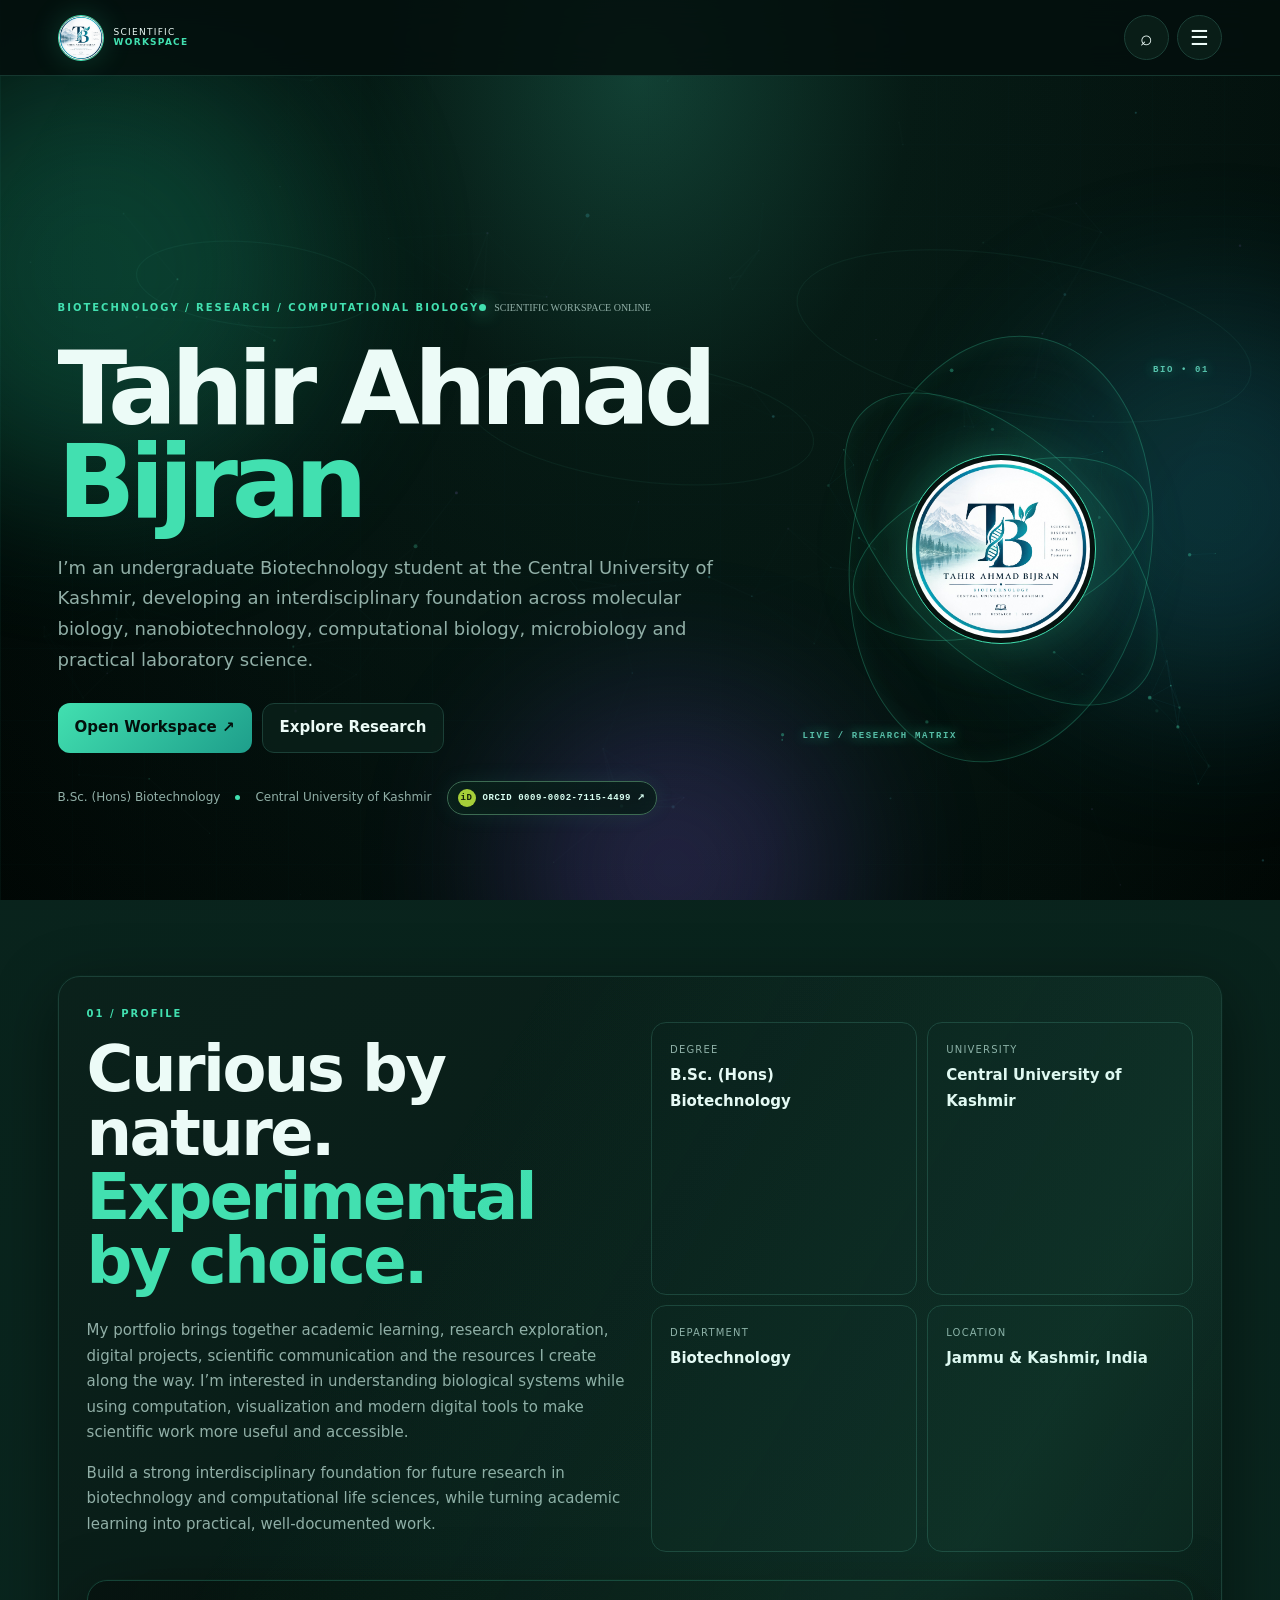
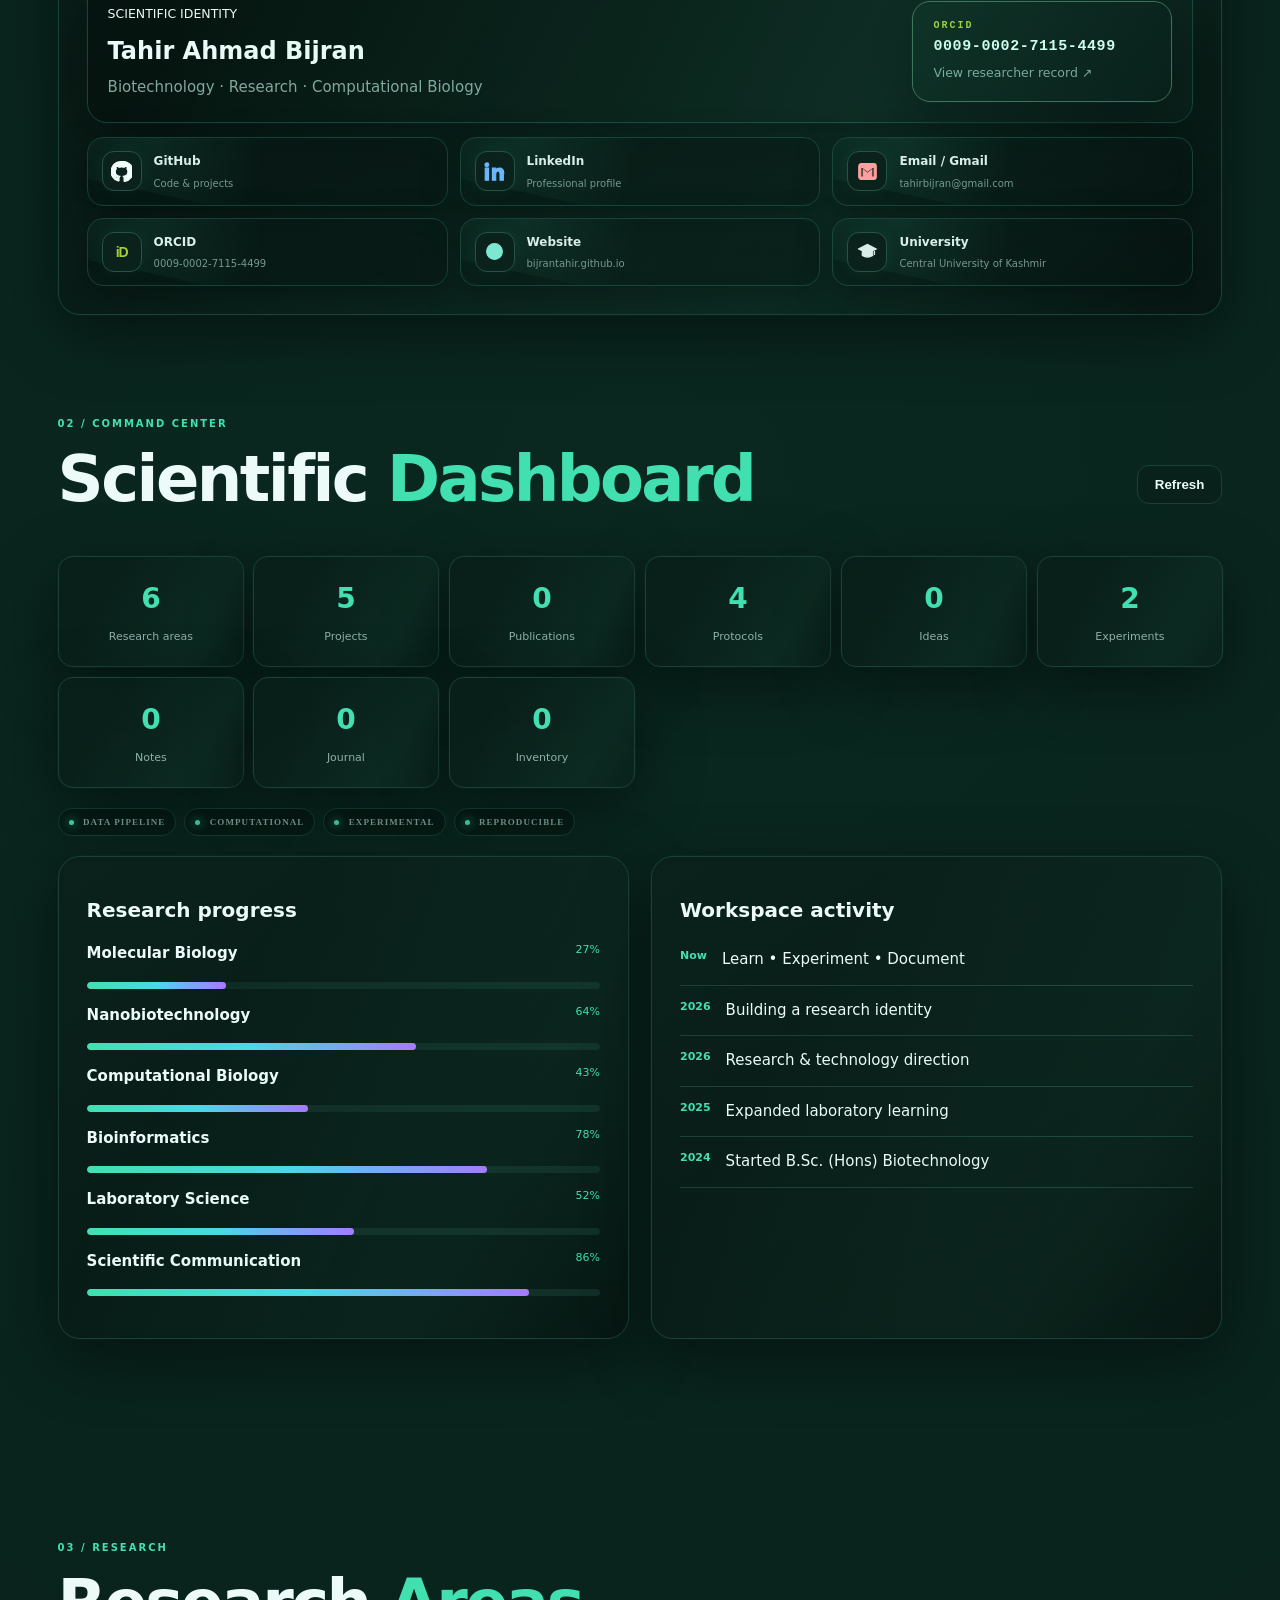
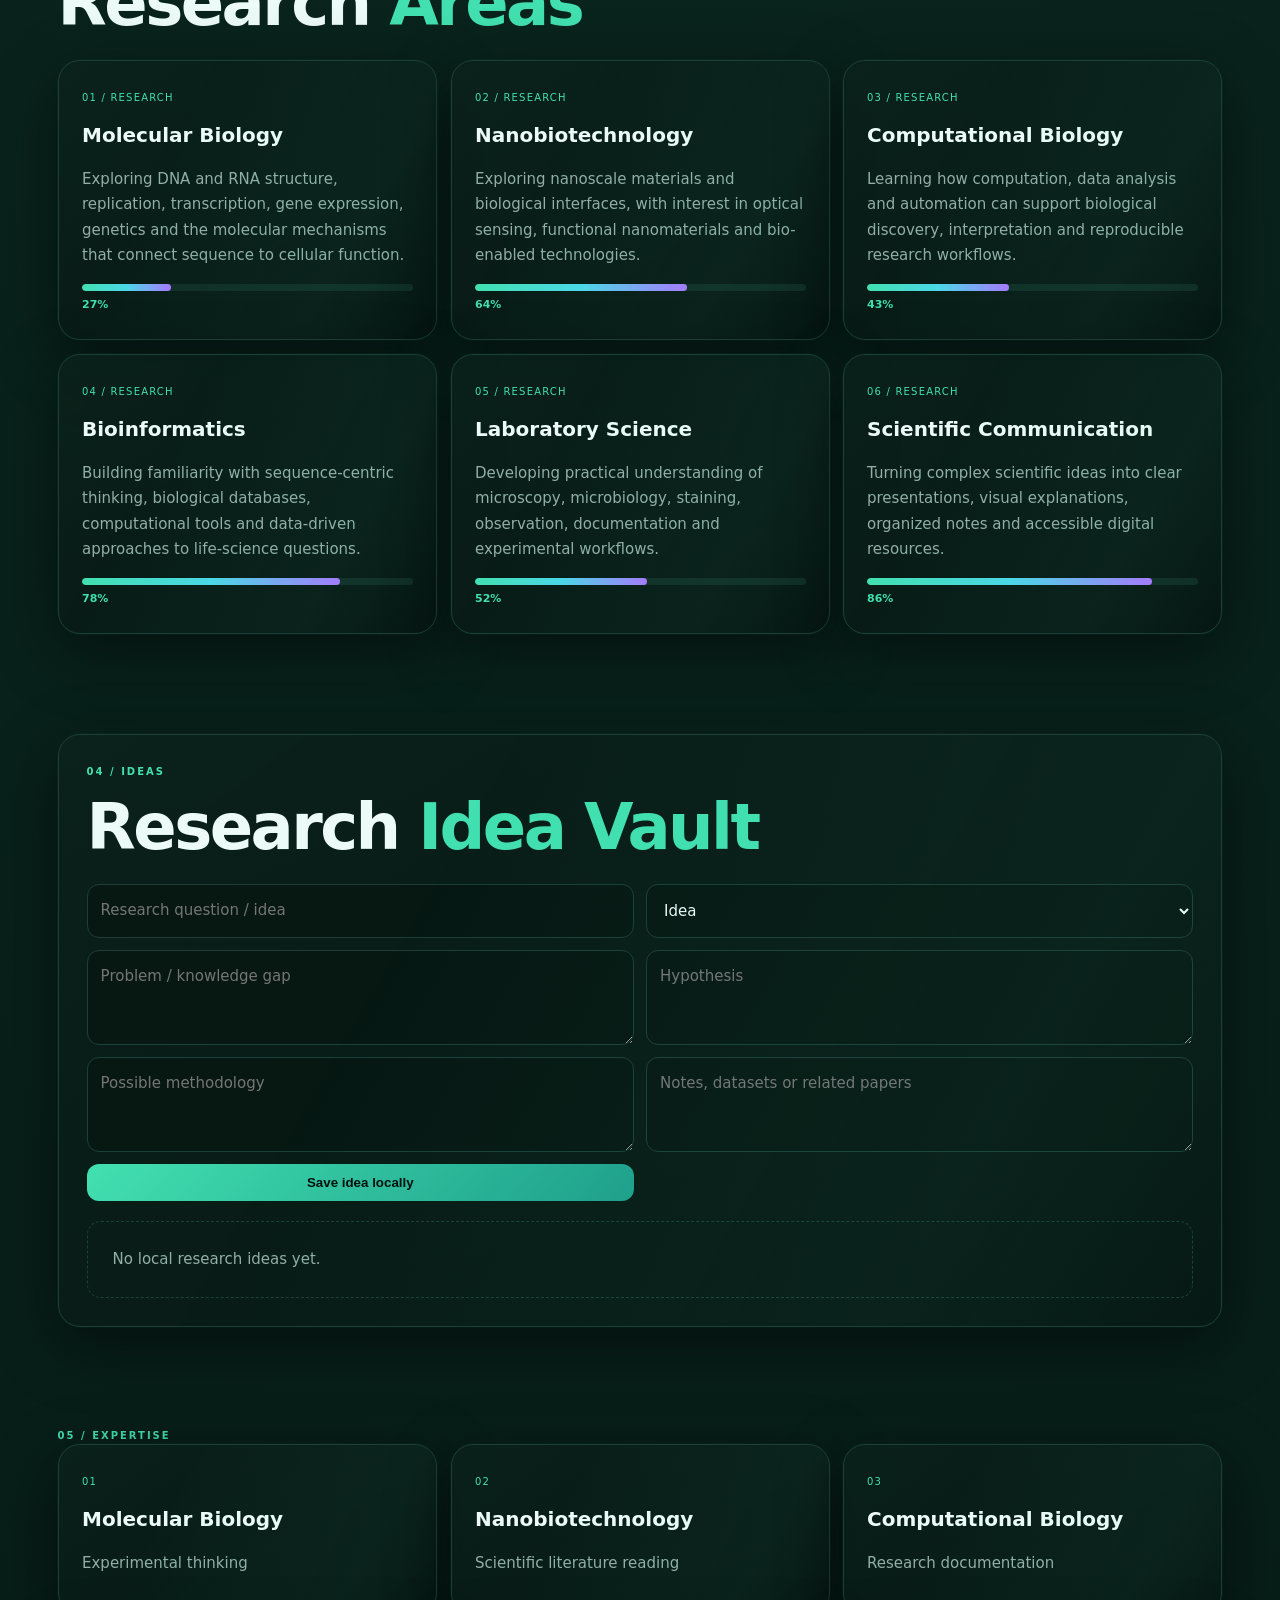
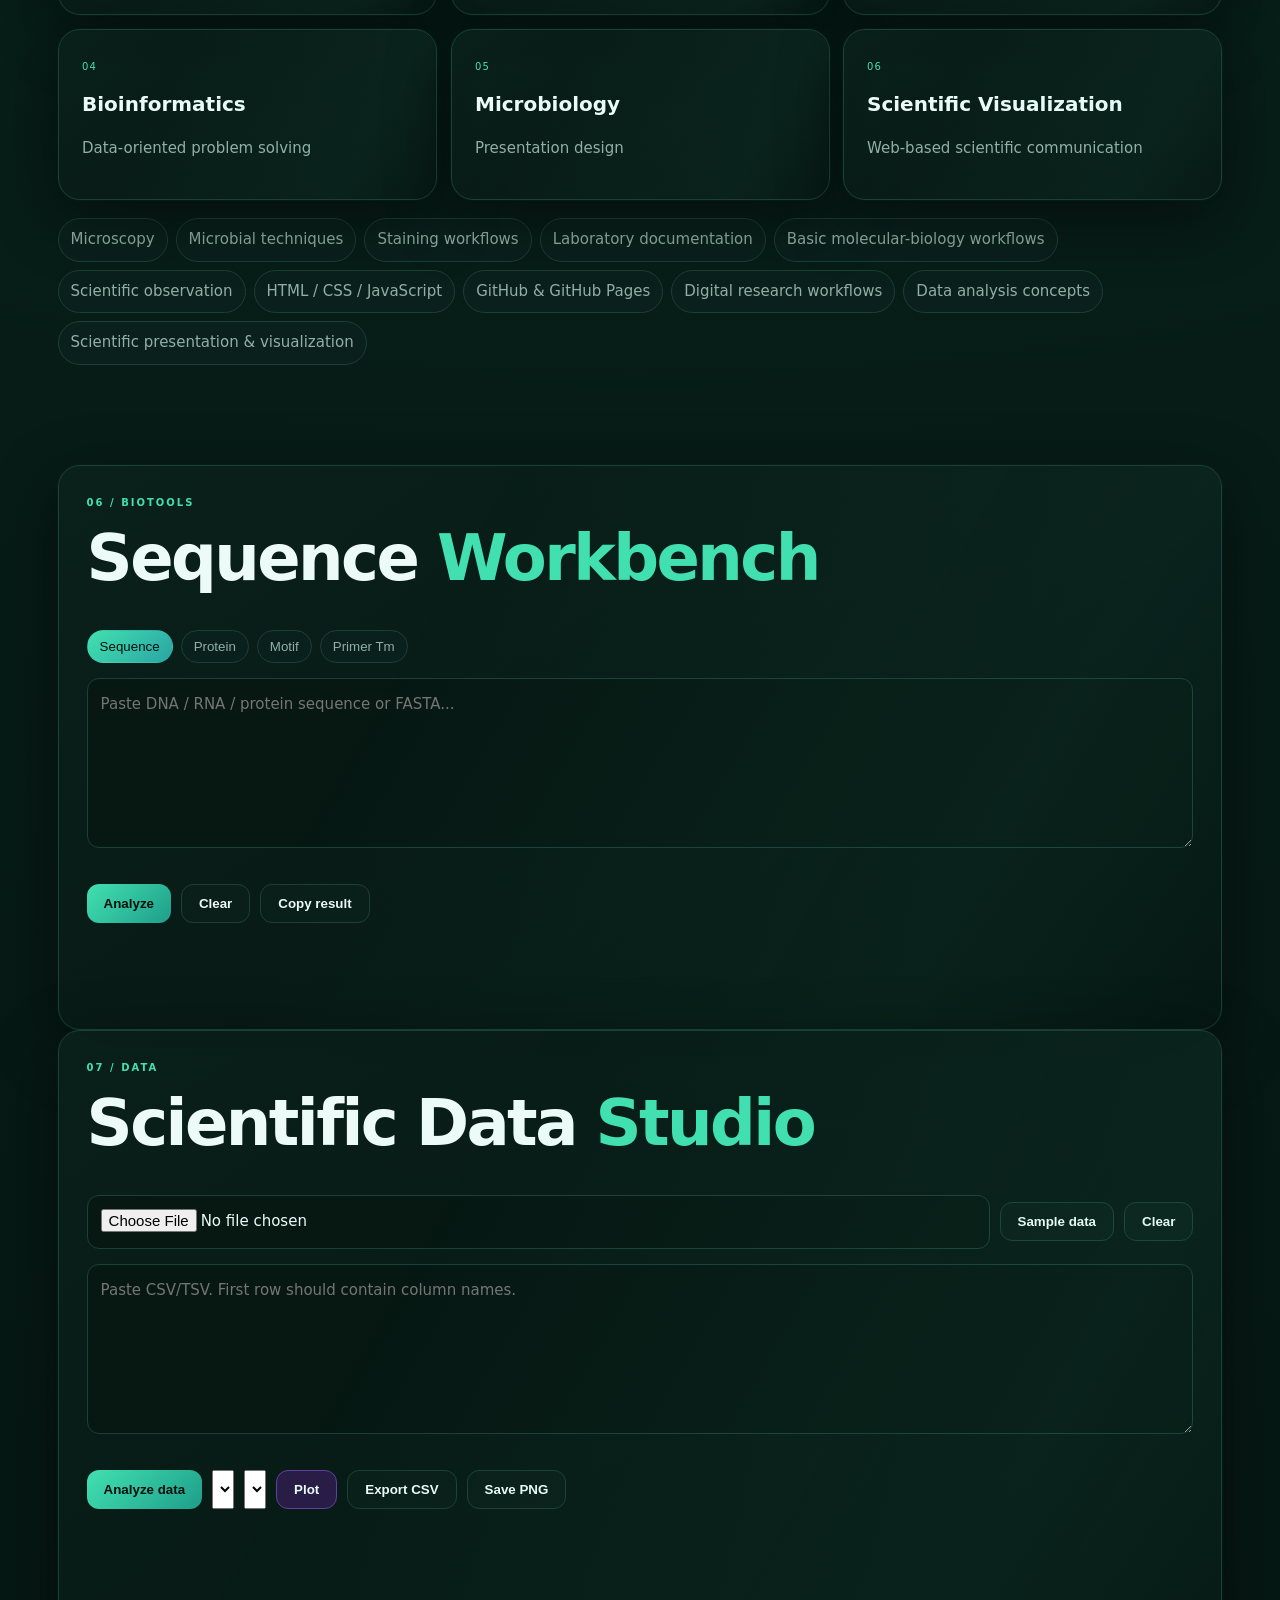
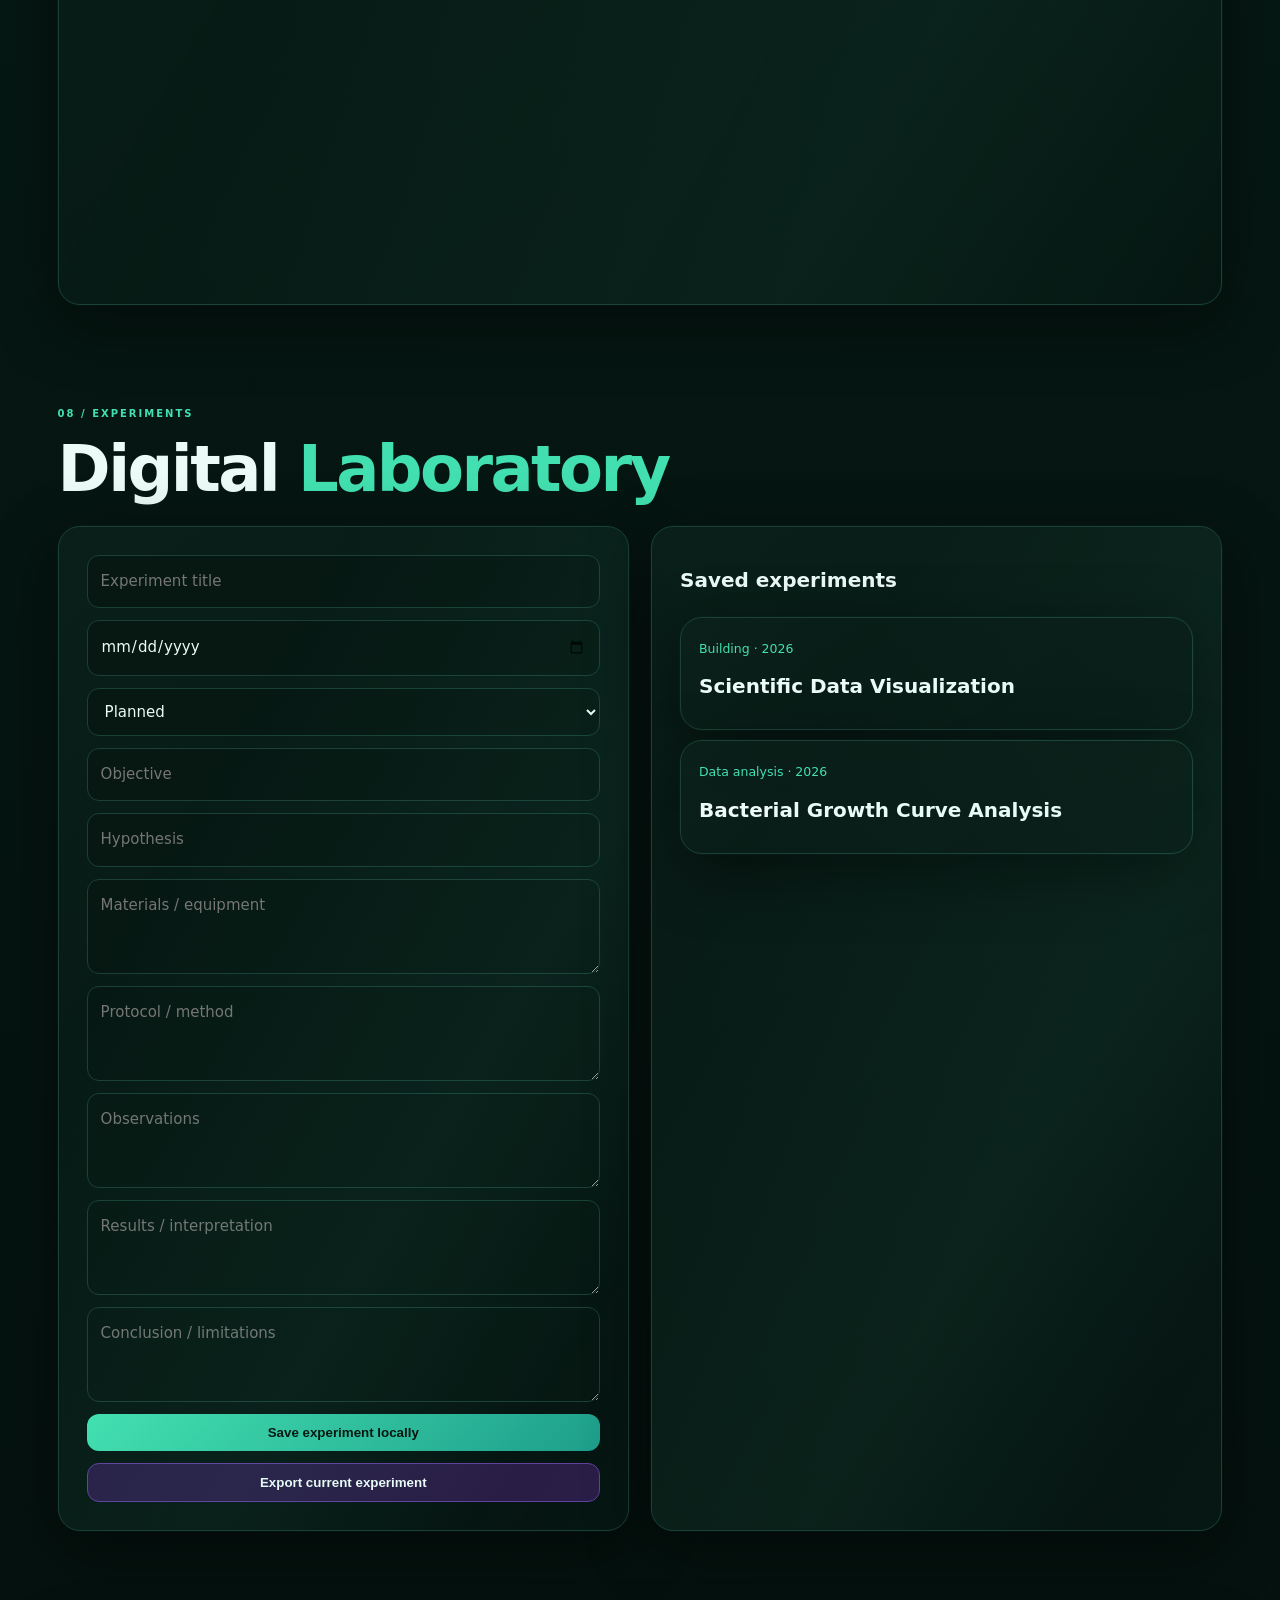
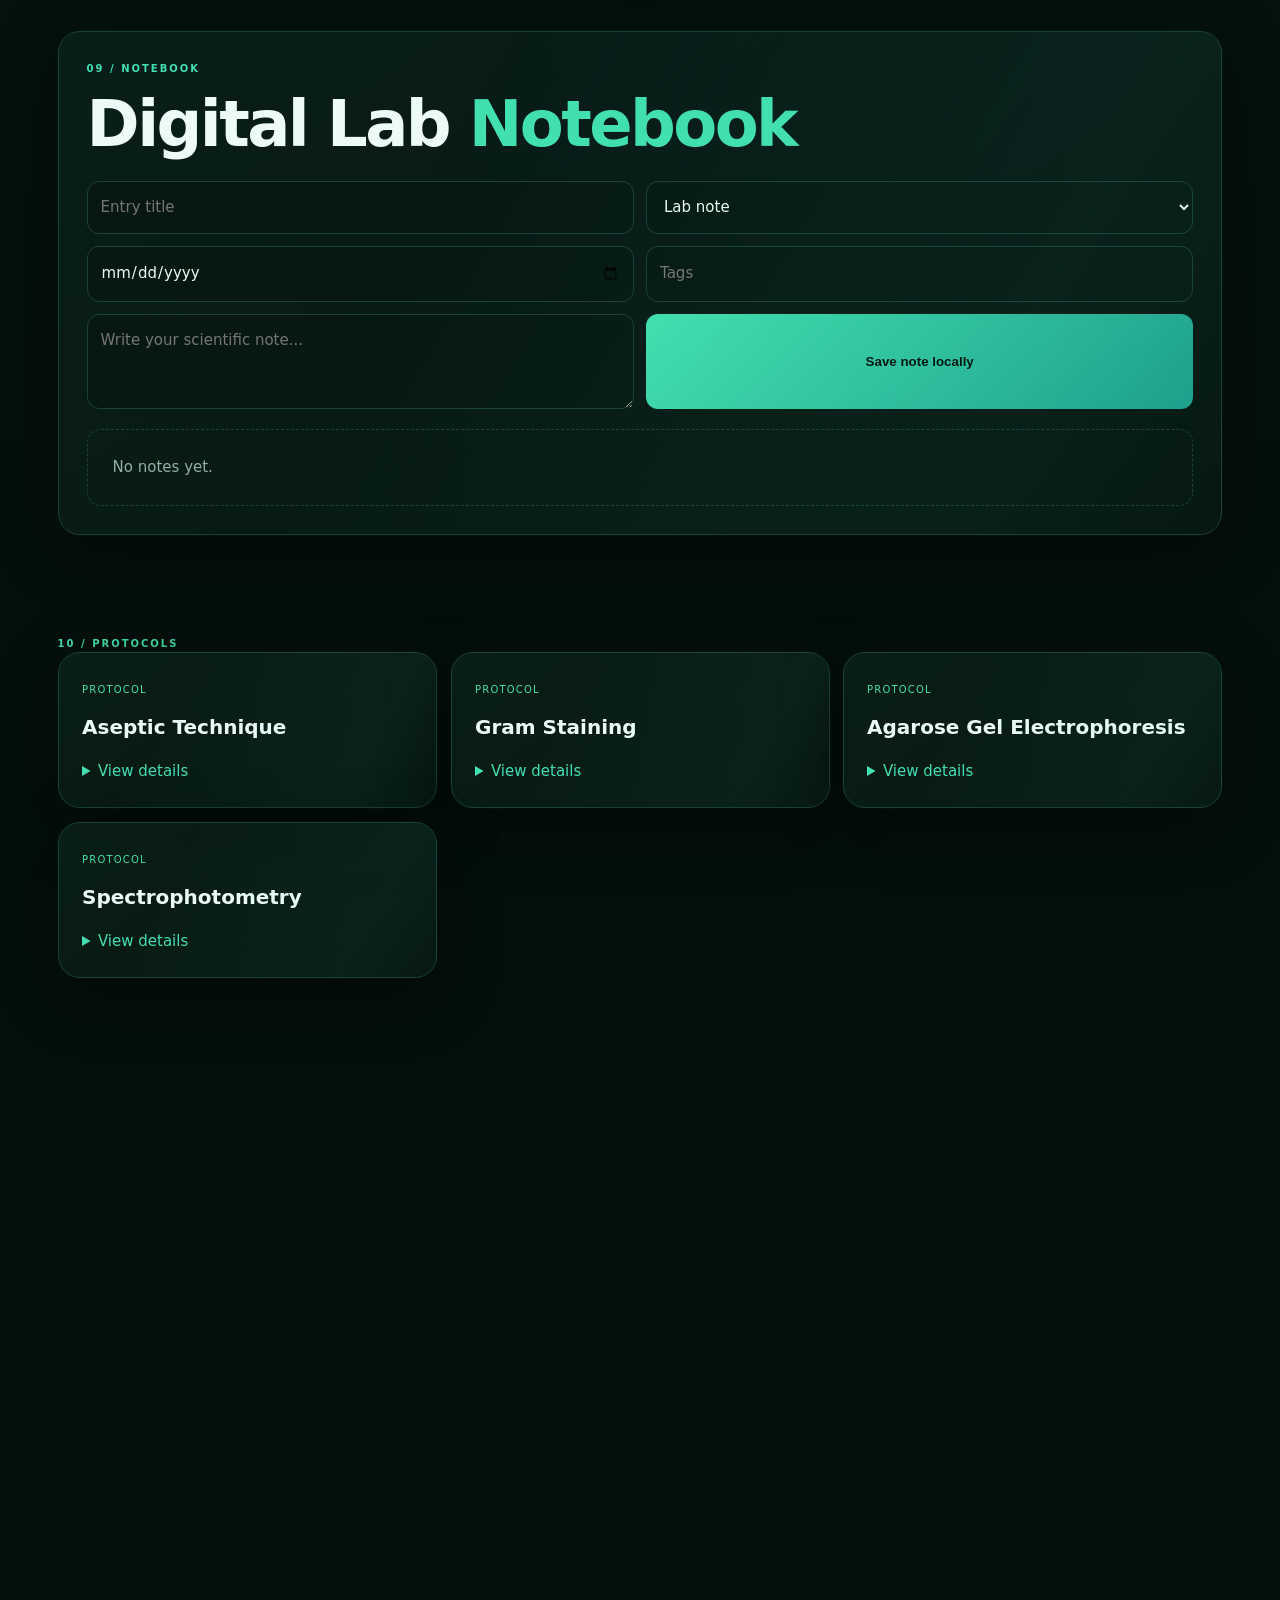
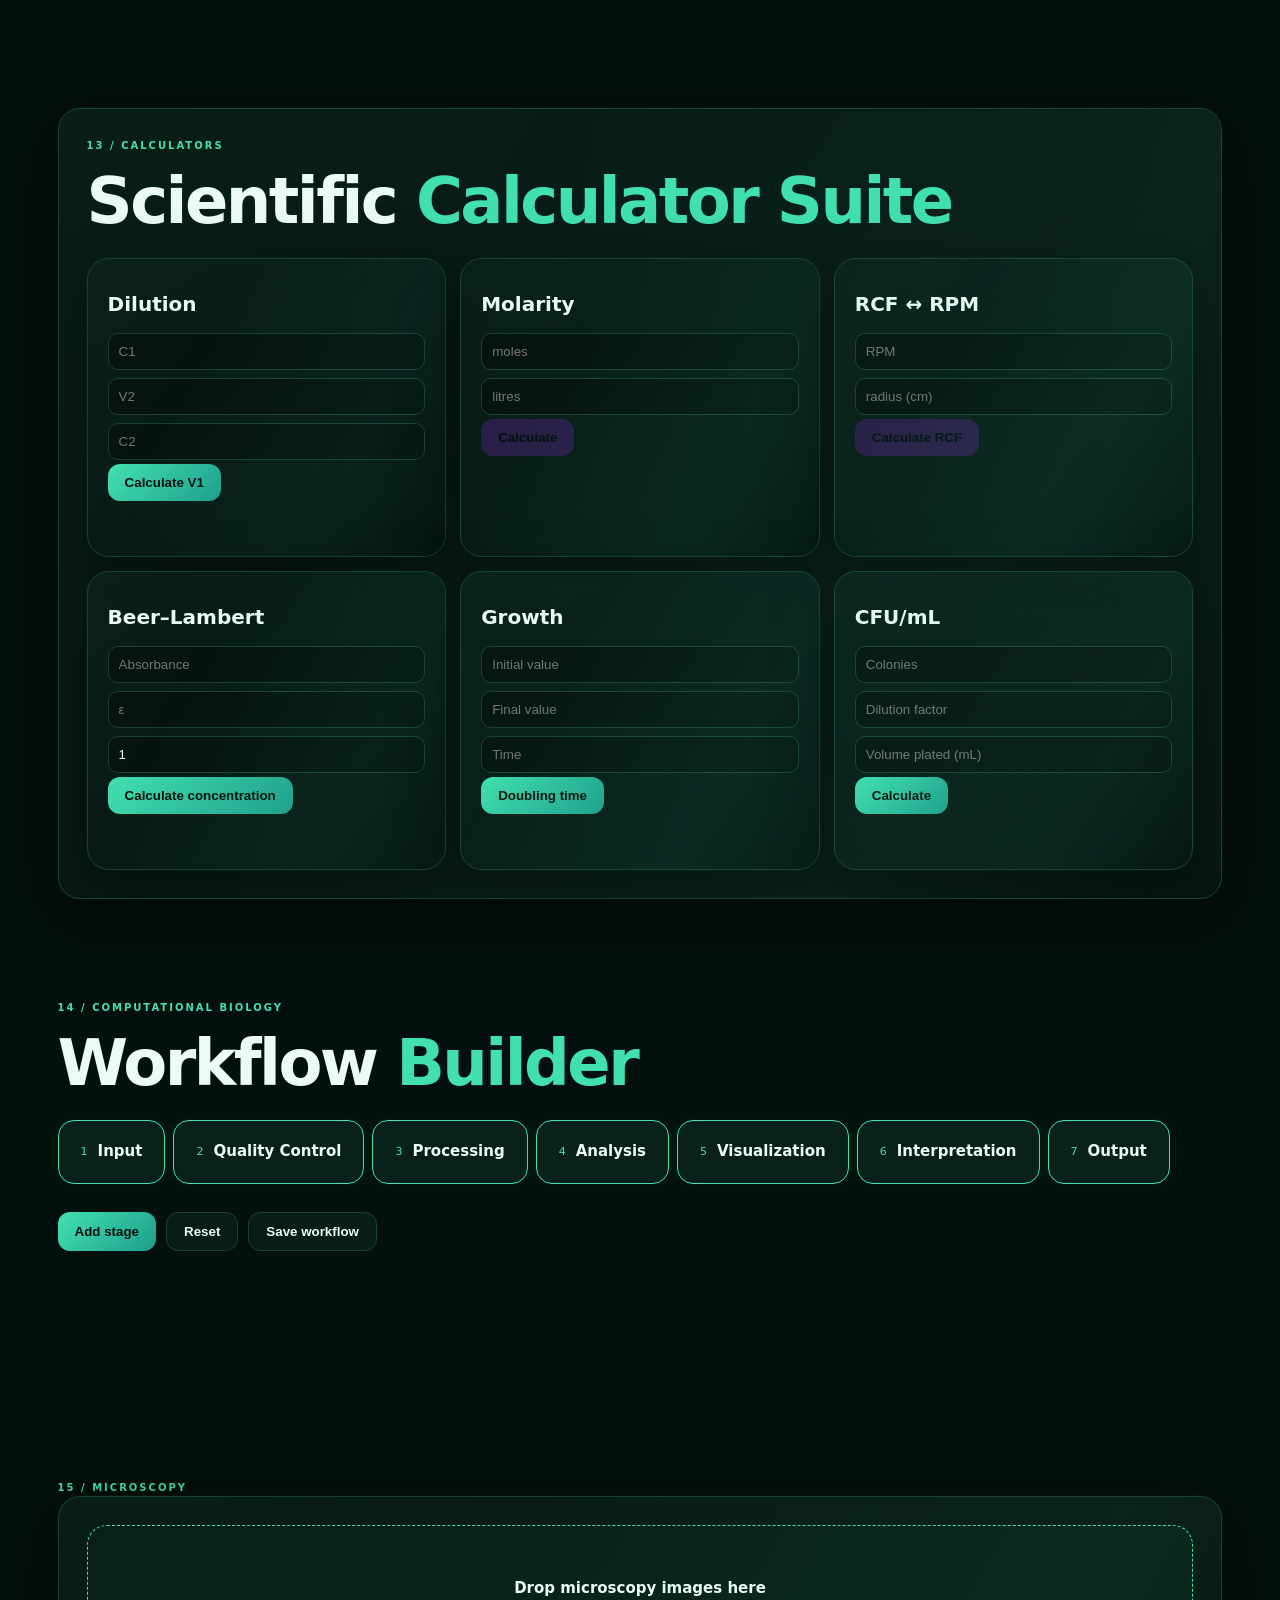
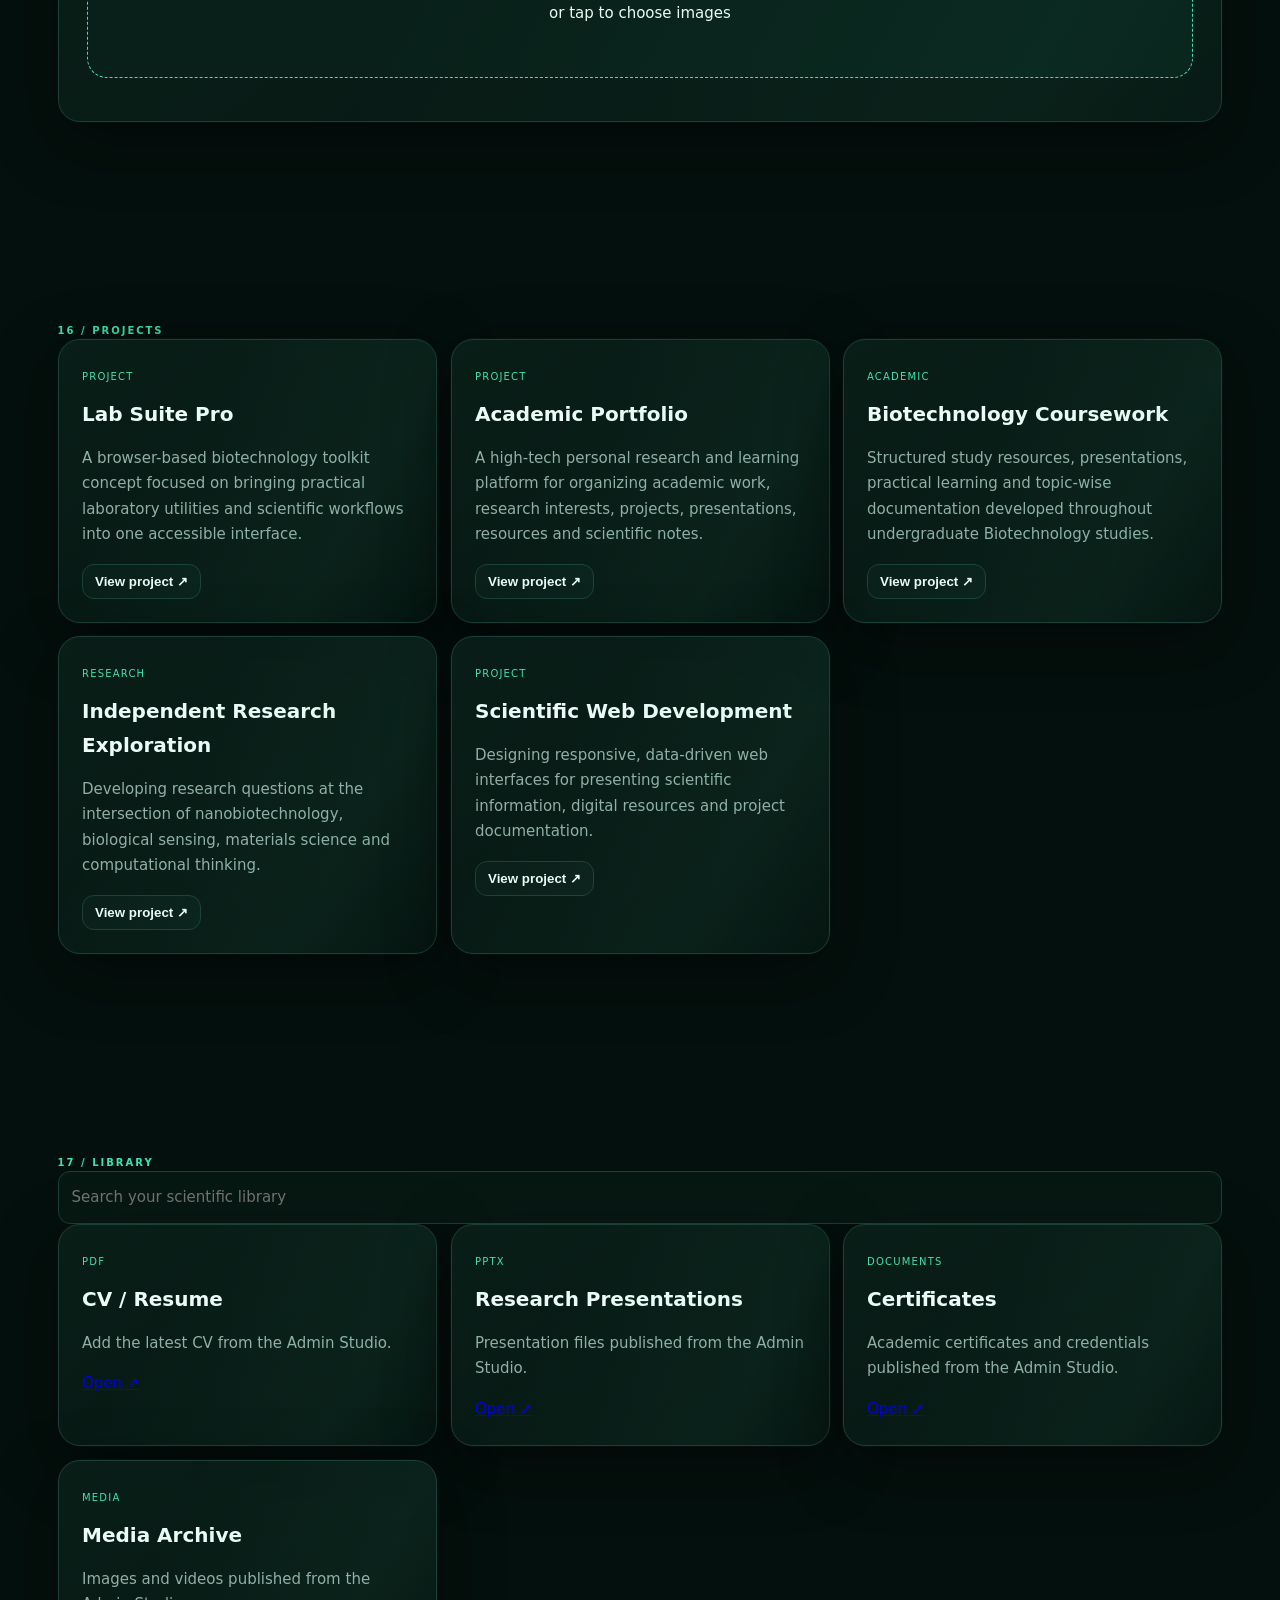
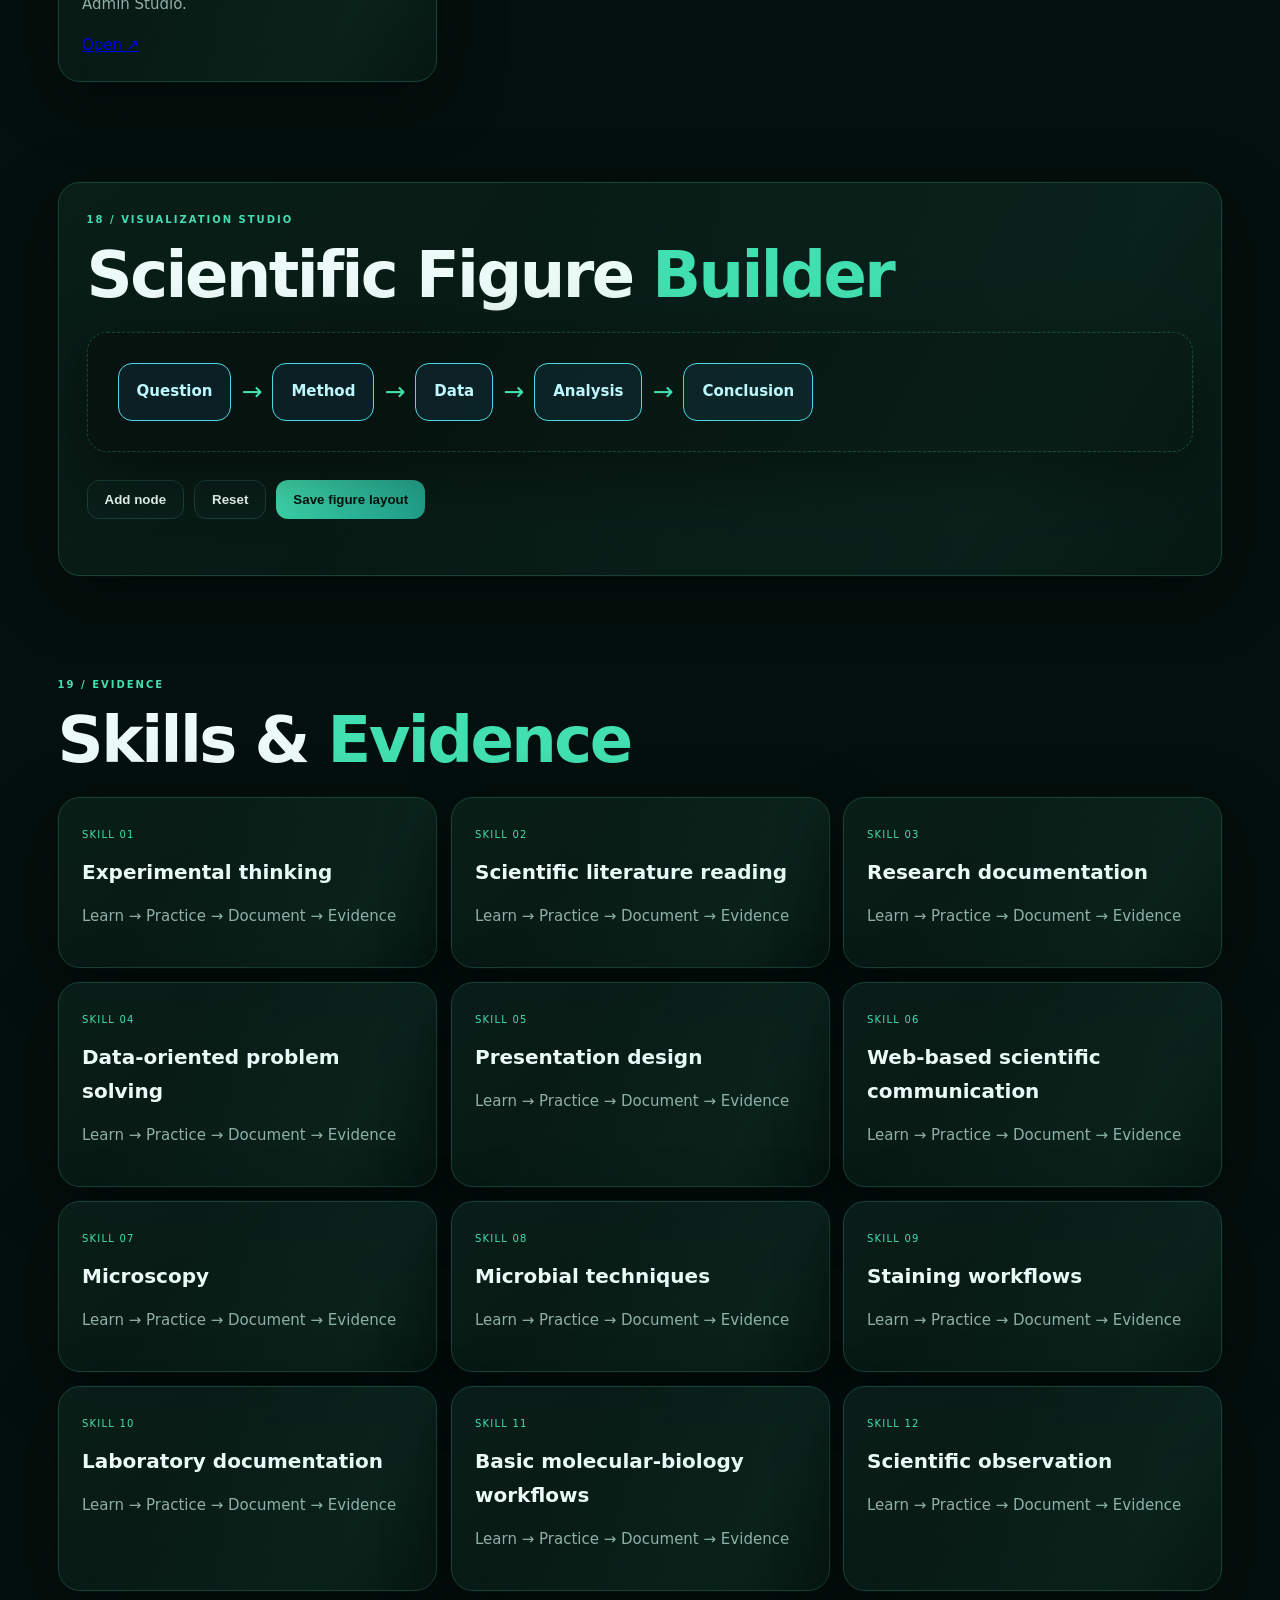
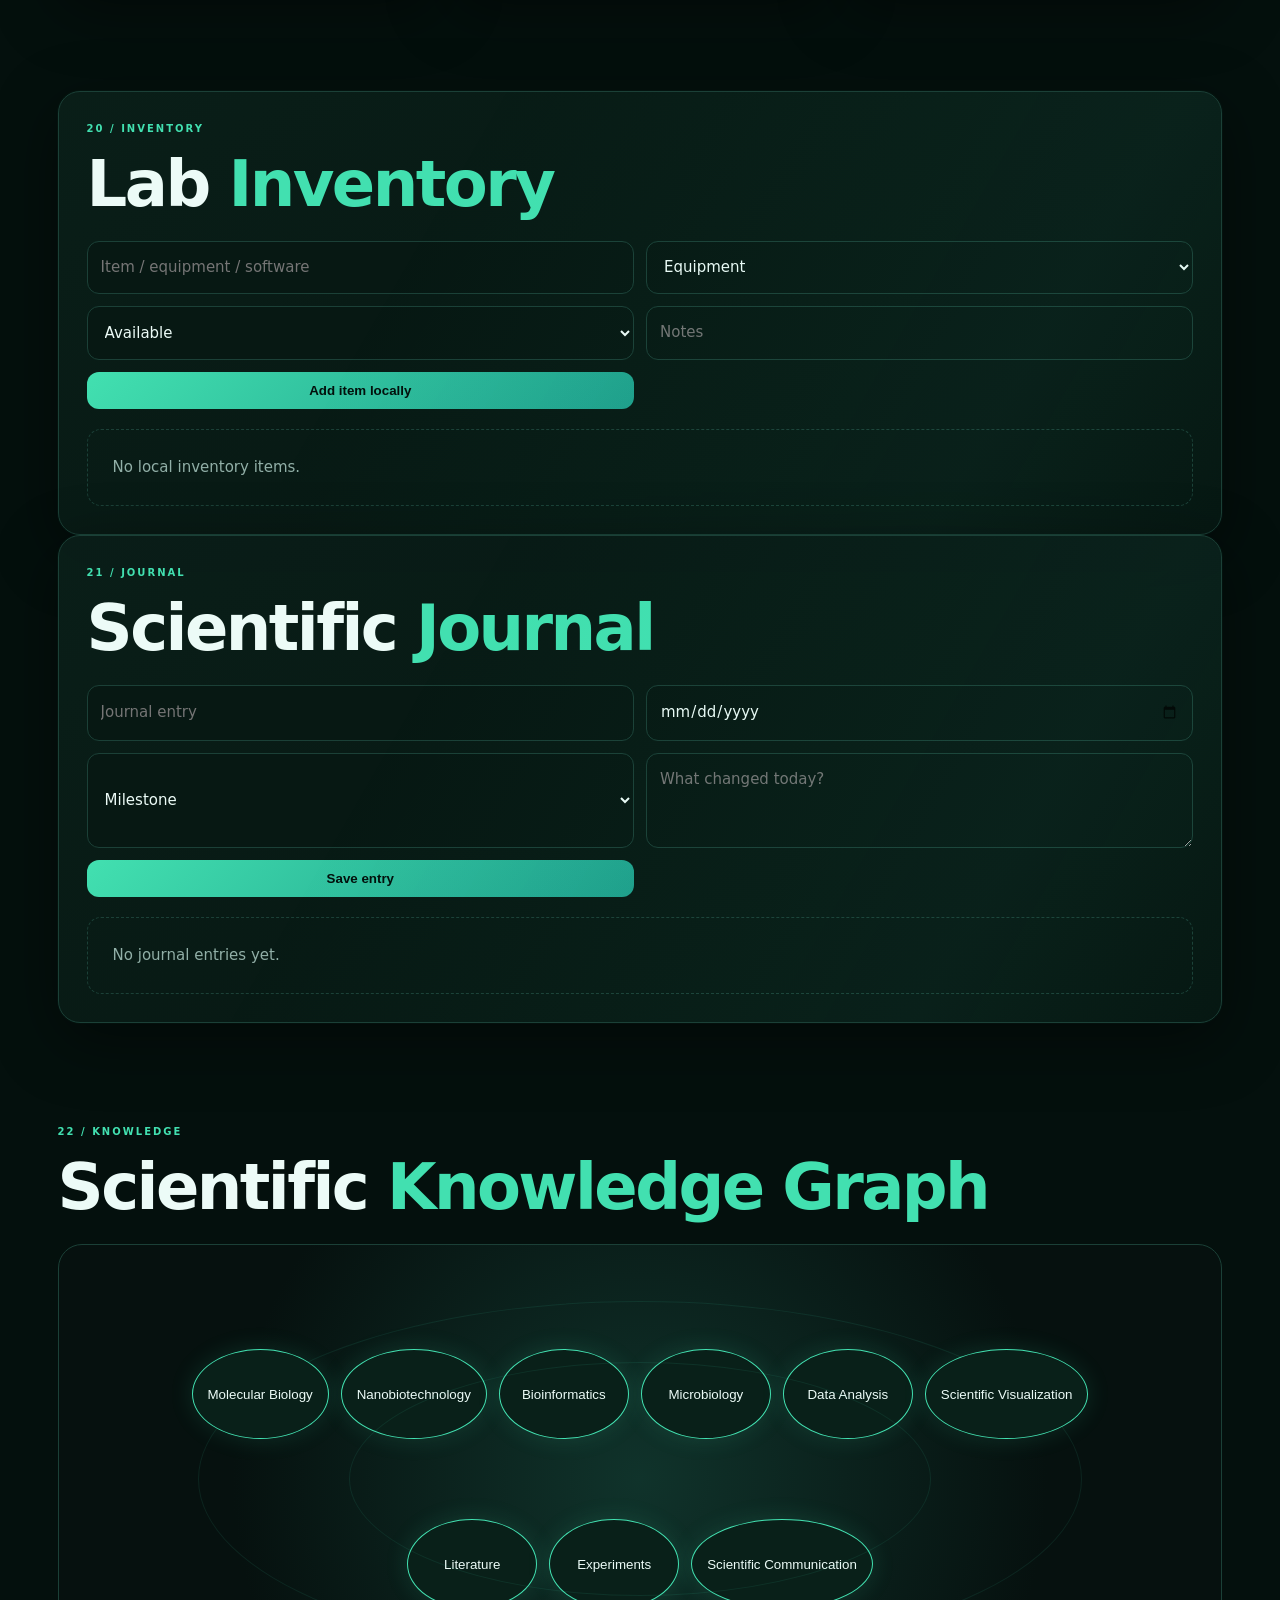
==== index.html @ fd003c8d "Add files via upload" ====
<!doctype html><html lang="en"><head><meta charset="utf-8"><meta name="viewport" content="width=device-width,initial-scale=1,viewport-fit=cover"><meta name="theme-color" content="#06110f"><meta name="description" content="Tahir Ahmad Bijran — Scientific Workspace for biotechnology, research and computational biology."><link rel="manifest" href="pwa-manifest.json"><link rel="icon" href="assets/images/profile.jpg" type="image/jpeg"><title>Tahir Ahmad Bijran — Scientific Workspace</title><link rel="stylesheet" href="style.css"></head><body>
<canvas id="globalScienceCanvas" aria-hidden="true"></canvas><div class="ambient"><i></i><i></i><i></i></div><div class="grid"></div>
<header class="topbar"><a class="brand" href="#home"><img src="assets/images/profile.jpg" onerror="this.src='assets/images/profile-placeholder.svg'" alt="Tahir Ahmad Bijran"><span>SCIENTIFIC<br><b>WORKSPACE</b></span></a><div class="top-actions"><button id="searchBtn" class="round" title="Search">⌕</button><button id="menuBtn" class="round" title="Menu">☰</button></div></header>
<div id="drawer" class="drawer-wrap" aria-hidden="true"><div id="drawerBack" class="drawer-back"></div><aside class="drawer"><div class="drawer-head"><span>SCIENTIFIC WORKSPACE</span><button id="drawerClose">×</button></div><div class="drawer-profile"><img src="assets/images/profile.jpg" onerror="this.src='assets/images/profile-placeholder.svg'" alt=""><div><b>Tahir Ahmad Bijran</b><small>Biotechnology • Research • Computational Biology</small></div></div><nav id="nav"></nav><div class="drawer-foot"><a href="https://orcid.org/0009-0002-7115-4499" target="_blank" rel="noopener">ORCID ↗</a><a href="https://github.com/BijranTahir" target="_blank" rel="noopener">GitHub ↗</a><a href="https://www.linkedin.com/in/tahir-ahmad-bijran-183389273" target="_blank" rel="noopener">LinkedIn ↗</a><a href="mailto:tahirbijran@cukashmir.edu.in">Email ↗</a></div></aside></div>
<main>
<section id="home" class="hero section"><div><span class="eyebrow">BIOTECHNOLOGY / RESEARCH / COMPUTATIONAL BIOLOGY</span><div class="live"><i></i> SCIENTIFIC WORKSPACE ONLINE</div><h1>Tahir Ahmad <em>Bijran</em></h1><p id="heroBio">A scientific workspace for biotechnology, research, computational biology and practical laboratory learning.</p><div class="actions"><a class="btn primary" href="#dashboard">Open Workspace ↗</a><a class="btn" href="#research">Explore Research</a></div><div class="identity"><span id="degree">B.Sc. (Hons) Biotechnology</span><b></b><span>Central University of Kashmir</span><a class="orcid-chip" href="https://orcid.org/0009-0002-7115-4499" target="_blank" rel="noopener"><i>iD</i> ORCID 0009-0002-7115-4499 ↗</a></div></div><div class="hero-core"><canvas id="scienceCanvas" aria-hidden="true"></canvas><div class="hud-label hud-top">BIO • 01</div><div class="hud-label hud-bottom">LIVE / RESEARCH MATRIX</div><div class="orbit a"></div><div class="orbit b"></div><div class="orbit c"></div><div class="core"><img src="assets/images/profile.jpg" onerror="this.src='assets/images/profile-placeholder.svg'" alt="Tahir Ahmad Bijran"></div></div></section>

<section id="about" class="section panel"><div class="kicker">01 / PROFILE</div><div class="two"><div><h2>Curious by nature.<br><em>Experimental by choice.</em></h2><p id="aboutSummary"></p><p id="aboutBio"></p></div><div class="facts" id="facts"></div></div><div class="scientific-id"><div><small>SCIENTIFIC IDENTITY</small><h3>Tahir Ahmad Bijran</h3><p>Biotechnology · Research · Computational Biology</p></div><a class="orcid-card" href="https://orcid.org/0009-0002-7115-4499" target="_blank" rel="noopener"><span>ORCID</span><b>0009-0002-7115-4499</b><small>View researcher record ↗</small></a></div><div class="identity-links" aria-label="Academic and professional links"><a class="identity-link github-link" href="https://github.com/BijranTahir" target="_blank" rel="me noopener"><span class="brand-icon github-icon" aria-hidden="true"><svg viewBox="0 0 24 24"><path d="M12 .7A11.3 11.3 0 0 0 8.43 22.92c.56.1.77-.24.77-.54v-2.1c-3.14.68-3.8-1.33-3.8-1.33-.51-1.3-1.25-1.65-1.25-1.65-1.02-.7.08-.69.08-.69 1.13.08 1.73 1.16 1.73 1.16 1 .1.97 1.88 3.35 1.34.1-.73.39-1.22.7-1.5-2.5-.29-5.13-1.25-5.13-5.55 0-1.23.44-2.23 1.16-3.02-.12-.29-.5-1.43.11-2.98 0 0 .95-.3 3.12 1.15a10.7 10.7 0 0 1 5.68 0c2.17-1.45 3.12-1.15 3.12-1.15.61 1.55.23 2.69.11 2.98.72.79 1.16 1.79 1.16 3.02 0 4.31-2.63 5.26-5.14 5.54.4.35.75 1.03.75 2.08v3.08c0 .3.2.65.78.54A11.3 11.3 0 0 0 12 .7Z"/></svg></span><span><b>GitHub</b><small>Code & projects</small></span></a><a class="identity-link linkedin-link" href="https://www.linkedin.com/in/tahir-ahmad-bijran-183389273" target="_blank" rel="me noopener"><span class="brand-icon linkedin-icon" aria-hidden="true"><svg viewBox="0 0 24 24"><path d="M5.2 8.2H1.4V22h3.8V8.2ZM3.3 2A2.2 2.2 0 1 0 3.3 6.4 2.2 2.2 0 0 0 3.3 2ZM22.6 14.1c0-4.15-2.21-6.08-5.16-6.08-2.38 0-3.45 1.31-4.04 2.23V8.2H9.6V22h3.8v-7.02c0-1.85.35-3.64 2.64-3.64 2.25 0 2.28 2.11 2.28 3.76V22h3.8v-7.9Z"/></svg></span><span><b>LinkedIn</b><small>Professional profile</small></span></a><a class="identity-link email-link" href="mailto:tahirbijran@gmail.com"><span class="brand-icon gmail-icon" aria-hidden="true"><svg viewBox="0 0 24 24"><path d="M2 5.7A2.7 2.7 0 0 1 4.7 3h14.6A2.7 2.7 0 0 1 22 5.7v12.6a2.7 2.7 0 0 1-2.7 2.7H4.7A2.7 2.7 0 0 1 2 18.3V5.7Zm2.4.2v12.4h2.7v-8l4.9 3.8 4.9-3.8v8h2.7V5.9l-7.6 5.9-7.6-5.9Z"/></svg></span><span><b>Email / Gmail</b><small>tahirbijran@gmail.com</small></span></a><a class="identity-link orcid-link" href="https://orcid.org/0009-0002-7115-4499" target="_blank" rel="noopener"><span class="brand-icon orcid-icon" aria-hidden="true">iD</span><span><b>ORCID</b><small>0009-0002-7115-4499</small></span></a><a class="identity-link web-link" href="https://bijrantahir.github.io" target="_blank" rel="noopener"><span class="brand-icon web-icon" aria-hidden="true"><svg viewBox="0 0 24 24"><circle cx="12" cy="12" r="9"/><path d="M3 12h18M12 3c2.2 2.5 3.3 5.5 3.3 9S14.2 18.5 12 21M12 3C9.8 5.5 8.7 8.5 8.7 12s1.1 6.5 3.3 9"/></svg></span><span><b>Website</b><small>bijrantahir.github.io</small></span></a><a class="identity-link edu-link" href="https://cukashmir.ac.in/" target="_blank" rel="noopener"><span class="brand-icon edu-icon" aria-hidden="true"><svg viewBox="0 0 24 24"><path d="m2 9 10-5 10 5-10 5L2 9Zm4 2.4v5.2c3.6 2.1 8.4 2.1 12 0v-5.2l-6 3-6-3ZM20 10v6"/></svg></span><span><b>University</b><small>Central University of Kashmir</small></span></a></div></section>

<section id="dashboard" class="section"><div class="kicker">02 / COMMAND CENTER</div><div class="section-title"><h2>Scientific <em>Dashboard</em></h2><button class="mini" data-action="refresh">Refresh</button></div><div id="metrics" class="metrics"></div><div class="signal-strip" aria-label="Research system status"><span><i></i> DATA PIPELINE</span><span><i></i> COMPUTATIONAL</span><span><i></i> EXPERIMENTAL</span><span><i></i> REPRODUCIBLE</span></div><div class="grid2"><div class="panel"><h3>Research progress</h3><div id="progress"></div></div><div class="panel"><h3>Workspace activity</h3><div id="activity"></div></div></div></section>

<section id="research" class="section"><div class="kicker">03 / RESEARCH</div><div class="section-title"><h2>Research <em>Areas</em></h2></div><div id="researchGrid" class="cards"></div></section>
<section id="ideas" class="section panel"><div class="kicker">04 / IDEAS</div><div class="section-title"><h2>Research <em>Idea Vault</em></h2></div><form id="ideaForm" class="form grid2"><input name="title" required placeholder="Research question / idea"><select name="status"><option>Idea</option><option>Exploring</option><option>Developing</option><option>Testing</option><option>Completed</option></select><textarea name="gap" placeholder="Problem / knowledge gap"></textarea><textarea name="hypothesis" placeholder="Hypothesis"></textarea><textarea name="method" placeholder="Possible methodology"></textarea><textarea name="notes" placeholder="Notes, datasets or related papers"></textarea><button class="btn primary" type="submit">Save idea locally</button></form><div id="ideasList" class="list"></div></section>
<section id="expertise" class="section"><div class="kicker">05 / EXPERTISE</div><div id="expertiseGrid" class="cards"></div><div class="skill-cloud" id="skillCloud"></div></section>

<section id="biotools" class="section panel"><div class="kicker">06 / BIOTOOLS</div><div class="section-title"><h2>Sequence <em>Workbench</em></h2></div><div class="tool-tabs" id="bioTabs"><button class="active" data-tool="sequence">Sequence</button><button data-tool="protein">Protein</button><button data-tool="motif">Motif</button><button data-tool="primer">Primer Tm</button></div><textarea id="sequenceInput" class="big-input" placeholder="Paste DNA / RNA / protein sequence or FASTA..."></textarea><div class="tool-actions"><button class="btn primary" id="analyzeSeq">Analyze</button><button class="btn" id="clearSeq">Clear</button><button class="btn" id="copySeq">Copy result</button></div><div id="bioResult" class="result"></div></section>

<section id="data" class="section panel"><div class="kicker">07 / DATA</div><div class="section-title"><h2>Scientific Data <em>Studio</em></h2></div><div class="data-bar"><input type="file" id="csvFile" accept=".csv,.tsv,text/csv,text/tab-separated-values"><button class="btn" id="loadSample">Sample data</button><button class="btn" id="clearData">Clear</button></div><textarea id="dataInput" class="big-input" placeholder="Paste CSV/TSV. First row should contain column names."></textarea><div class="tool-actions"><button class="btn primary" id="analyzeData">Analyze data</button><select id="xCol"></select><select id="yCol"></select><button class="btn" id="plotData">Plot</button><button class="btn" id="exportCSV">Export CSV</button><button class="btn" id="savePNG">Save PNG</button></div><div id="dataStats" class="result"></div><canvas id="chart" height="280"></canvas></section>

<section id="experiments" class="section"><div class="kicker">08 / EXPERIMENTS</div><div class="section-title"><h2>Digital <em>Laboratory</em></h2></div><div class="grid2"><form id="expForm" class="panel form"><input name="title" required placeholder="Experiment title"><input name="date" type="date"><select name="status"><option>Planned</option><option>Running</option><option>Analyzing</option><option>Completed</option><option>Archived</option></select><input name="objective" placeholder="Objective"><input name="hypothesis" placeholder="Hypothesis"><textarea name="materials" placeholder="Materials / equipment"></textarea><textarea name="method" placeholder="Protocol / method"></textarea><textarea name="observations" placeholder="Observations"></textarea><textarea name="results" placeholder="Results / interpretation"></textarea><textarea name="conclusion" placeholder="Conclusion / limitations"></textarea><button class="btn primary">Save experiment locally</button><button type="button" class="btn" id="exportExp">Export current experiment</button></form><div class="panel"><h3>Saved experiments</h3><div id="expList" class="list"></div></div></div></section>

<section id="notebook" class="section panel"><div class="kicker">09 / NOTEBOOK</div><div class="section-title"><h2>Digital Lab <em>Notebook</em></h2></div><form id="noteForm" class="form grid2"><input name="title" required placeholder="Entry title"><select name="type"><option>Lab note</option><option>Observation</option><option>Calculation</option><option>Literature note</option><option>Idea</option><option>Meeting note</option></select><input name="date" type="date"><input name="tags" placeholder="Tags"><textarea name="body" placeholder="Write your scientific note..."></textarea><button class="btn primary">Save note locally</button></form><div id="notesList" class="list"></div></section>

<section id="protocols" class="section"><div class="kicker">10 / PROTOCOLS</div><div id="protocolGrid" class="cards"></div></section>
<section id="literature" class="section panel"><div class="kicker">11 / LITERATURE</div><div class="section-title"><h2>Literature <em>Workspace</em></h2></div><input id="paperSearch" class="search-input" placeholder="Search papers by title, author, journal or keyword"><div id="paperGrid" class="cards"></div></section>
<section id="publications" class="section"><div class="kicker">12 / PUBLICATIONS</div><div id="pubGrid" class="cards"></div></section>

<section id="calculators" class="section panel"><div class="kicker">13 / CALCULATORS</div><div class="section-title"><h2>Scientific <em>Calculator Suite</em></h2></div><div class="calc-grid">
<div class="calc"><h3>Dilution</h3><input id="c1" type="number" placeholder="C1"><input id="v2" type="number" placeholder="V2"><input id="c2" type="number" placeholder="C2"><button class="btn primary" data-calc="dilution">Calculate V1</button><output id="o1"></output></div>
<div class="calc"><h3>Molarity</h3><input id="mol" type="number" placeholder="moles"><input id="lit" type="number" placeholder="litres"><button class="btn primary" data-calc="molarity">Calculate</button><output id="o2"></output></div>
<div class="calc"><h3>RCF ↔ RPM</h3><input id="rpm" type="number" placeholder="RPM"><input id="radius" type="number" placeholder="radius (cm)"><button class="btn primary" data-calc="rcf">Calculate RCF</button><output id="o3"></output></div>
<div class="calc"><h3>Beer–Lambert</h3><input id="absorb" type="number" placeholder="Absorbance"><input id="epsilon" type="number" placeholder="ε"><input id="path" type="number" value="1" placeholder="Path length"><button class="btn primary" data-calc="beer">Calculate concentration</button><output id="o4"></output></div>
<div class="calc"><h3>Growth</h3><input id="n0" type="number" placeholder="Initial value"><input id="nt" type="number" placeholder="Final value"><input id="gt" type="number" placeholder="Time"><button class="btn primary" data-calc="growth">Doubling time</button><output id="o5"></output></div>
<div class="calc"><h3>CFU/mL</h3><input id="colonies" type="number" placeholder="Colonies"><input id="dilution" type="number" placeholder="Dilution factor"><input id="vol" type="number" placeholder="Volume plated (mL)"><button class="btn primary" data-calc="cfu">Calculate</button><output id="o6"></output></div>
</div></section>

<section id="workflow" class="section"><div class="kicker">14 / COMPUTATIONAL BIOLOGY</div><div class="section-title"><h2>Workflow <em>Builder</em></h2></div><div class="workflow" id="workflowNodes"></div><div class="tool-actions"><button class="btn primary" id="addNode">Add stage</button><button class="btn" id="resetWorkflow">Reset</button><button class="btn" id="saveWorkflow">Save workflow</button></div></section>

<section id="microscopy" class="section"><div class="kicker">15 / MICROSCOPY</div><div class="panel"><div class="dropzone" id="microDrop"><input type="file" id="microFiles" accept="image/*" multiple><b>Drop microscopy images here</b><span>or tap to choose images</span></div><div id="microGrid" class="media-grid"></div></div></section>
<section id="projects" class="section"><div class="kicker">16 / PROJECTS</div><div id="projectGrid" class="cards"></div></section>
<section id="library" class="section"><div class="kicker">17 / LIBRARY</div><input id="librarySearch" class="search-input" placeholder="Search your scientific library"><div id="libraryGrid" class="cards"></div></section>
<section id="visualization" class="section panel"><div class="kicker">18 / VISUALIZATION STUDIO</div><div class="section-title"><h2>Scientific Figure <em>Builder</em></h2></div><div class="viz-board" id="vizBoard"><div class="viz-node">Question</div><div class="arrow">→</div><div class="viz-node">Method</div><div class="arrow">→</div><div class="viz-node">Data</div><div class="arrow">→</div><div class="viz-node">Analysis</div><div class="arrow">→</div><div class="viz-node">Conclusion</div></div><div class="tool-actions"><button class="btn" id="addViz">Add node</button><button class="btn" id="clearViz">Reset</button><button class="btn primary" id="saveViz">Save figure layout</button></div></section>
<section id="skills" class="section"><div class="kicker">19 / EVIDENCE</div><div class="section-title"><h2>Skills & <em>Evidence</em></h2></div><div id="skillsGrid" class="cards"></div></section>
<section id="inventory" class="section panel"><div class="kicker">20 / INVENTORY</div><div class="section-title"><h2>Lab <em>Inventory</em></h2></div><form id="invForm" class="form grid2"><input name="item" required placeholder="Item / equipment / software"><select name="category"><option>Equipment</option><option>Reagent</option><option>Consumable</option><option>Software</option><option>Database</option></select><select name="status"><option>Available</option><option>In use</option><option>Needed</option><option>Archived</option></select><input name="notes" placeholder="Notes"><button class="btn primary">Add item locally</button></form><div id="invList" class="list"></div></section>
<section id="journal" class="section panel"><div class="kicker">21 / JOURNAL</div><div class="section-title"><h2>Scientific <em>Journal</em></h2></div><form id="journalForm" class="form grid2"><input name="title" required placeholder="Journal entry"><input name="date" type="date"><select name="type"><option>Milestone</option><option>Learning</option><option>Research</option><option>Reflection</option><option>Project</option></select><textarea name="body" placeholder="What changed today?"></textarea><button class="btn primary">Save entry</button></form><div id="journalList" class="list"></div></section>
<section id="knowledge" class="section"><div class="kicker">22 / KNOWLEDGE</div><div class="section-title"><h2>Scientific <em>Knowledge Graph</em></h2></div><div id="knowledgeGraph" class="knowledge"></div></section>
<section id="analytics" class="section"><div class="kicker">23 / ANALYTICS</div><div class="grid2"><div class="panel"><h3>Workspace statistics</h3><div id="analyticsStats"></div></div><div class="panel"><h3>Research activity</h3><div class="bar-chart" id="activityChart"></div></div></div></section>
<section id="cv" class="section panel"><div class="kicker">24 / ACADEMIC CV</div><div class="section-title"><h2>Academic <em>Profile</em></h2><button class="btn" id="printCV">Print / Save PDF</button></div><div id="cvBody"></div></section>
<section id="docs" class="section"><div class="kicker">25 / DOCUMENTATION</div><div class="cards"><article class="card"><h3>Research provenance</h3><p>Connect projects to datasets, protocols, analyses, figures, code and outputs. Record versions, dates and sources so work can be followed and reproduced.</p></article><article class="card"><h3>Scientific Workspace Guide</h3><p>Use the menu to navigate research, experiments, BioTools, data analysis, literature, protocols and documentation.</p></article><article class="card"><h3>Scientific calculation notes</h3><p>All browser calculators are intended as educational/research utilities. Verify critical calculations independently before laboratory use.</p></article><article class="card"><h3>Reproducibility</h3><p>Record dataset sources, parameters, software versions and analysis decisions for computational work.</p></article></div></section>
<section id="changelog" class="section"><div class="kicker">26 / CHANGELOG</div><div id="changeList" class="timeline"></div></section>
<section id="journey" class="section"><div class="kicker">27 / JOURNEY</div><div id="timeline" class="timeline"></div></section>
<section id="collaborate" class="section panel"><div class="kicker">28 / COLLABORATION</div><h2>Build something <em>scientific.</em></h2><p>For academic collaboration, project discussion or scientific web development.</p><a class="btn primary" href="mailto:tahirbijran@cukashmir.edu.in?subject=Scientific%20Workspace%20Collaboration">Start a conversation ↗</a></section>
<section id="contact" class="section panel"><div class="kicker">29 / CONTACT</div><div class="contact-grid"><a class="contact-brand contact-orcid" href="https://orcid.org/0009-0002-7115-4499" target="_blank" rel="noopener"><span class="brand-icon orcid-icon">iD</span><span><small>Researcher identifier</small><b>ORCID 0009-0002-7115-4499 ↗</b></span></a><a class="contact-brand" href="mailto:tahirbijran@cukashmir.edu.in"><span class="brand-icon gmail-icon"><svg viewBox="0 0 24 24"><path d="M2 5.7A2.7 2.7 0 0 1 4.7 3h14.6A2.7 2.7 0 0 1 22 5.7v12.6a2.7 2.7 0 0 1-2.7 2.7H4.7A2.7 2.7 0 0 1 2 18.3V5.7Zm2.4.2v12.4h2.7v-8l4.9 3.8 4.9-3.8v8h2.7V5.9l-7.6 5.9-7.6-5.9Z"/></svg></span><span><small>University email</small><b>tahirbijran@cukashmir.edu.in ↗</b></span></a><a class="contact-brand" href="mailto:tahirbijran@gmail.com"><span class="brand-icon gmail-icon"><svg viewBox="0 0 24 24"><path d="M2 5.7A2.7 2.7 0 0 1 4.7 3h14.6A2.7 2.7 0 0 1 22 5.7v12.6a2.7 2.7 0 0 1-2.7 2.7H4.7A2.7 2.7 0 0 1 2 18.3V5.7Zm2.4.2v12.4h2.7v-8l4.9 3.8 4.9-3.8v8h2.7V5.9l-7.6 5.9-7.6-5.9Z"/></svg></span><span><small>Alternative email</small><b>tahirbijran@gmail.com ↗</b></span></a><a class="contact-brand" href="https://github.com/BijranTahir" target="_blank" rel="me noopener"><span class="brand-icon github-icon"><svg viewBox="0 0 24 24"><path d="M12 .7A11.3 11.3 0 0 0 8.43 22.92c.56.1.77-.24.77-.54v-2.1c-3.14.68-3.8-1.33-3.8-1.33-.51-1.3-1.25-1.65-1.25-1.65-1.02-.7.08-.69.08-.69 1.13.08 1.73 1.16 1.73 1.16 1 .1.97 1.88 3.35 1.34.1-.73.39-1.22.7-1.5-2.5-.29-5.13-1.25-5.13-5.55 0-1.23.44-2.23 1.16-3.02-.12-.29-.5-1.43.11-2.98 0 0 .95-.3 3.12 1.15a10.7 10.7 0 0 1 5.68 0c2.17-1.45 3.12-1.15 3.12-1.15.61 1.55.23 2.69.11 2.98.72.79 1.16 1.79 1.16 3.02 0 4.31-2.63 5.26-5.14 5.54.4.35.75 1.03.75 2.08v3.08c0 .3.2.65.78.54A11.3 11.3 0 0 0 12 .7Z"/></svg></span><span><small>Code & projects</small><b>GitHub / BijranTahir ↗</b></span></a><a class="contact-brand" href="https://www.linkedin.com/in/tahir-ahmad-bijran-183389273" target="_blank" rel="me noopener"><span class="brand-icon linkedin-icon"><svg viewBox="0 0 24 24"><path d="M5.2 8.2H1.4V22h3.8V8.2ZM3.3 2A2.2 2.2 0 1 0 3.3 6.4 2.2 2.2 0 0 0 3.3 2ZM22.6 14.1c0-4.15-2.21-6.08-5.16-6.08-2.38 0-3.45 1.31-4.04 2.23V8.2H9.6V22h3.8v-7.02c0-1.85.35-3.64 2.64-3.64 2.25 0 2.28 2.11 2.28 3.76V22h3.8v-7.9Z"/></svg></span><span><small>Professional profile</small><b>LinkedIn / Tahir Ahmad Bijran ↗</b></span></a><a class="contact-brand" href="https://bijrantahir.github.io" target="_blank" rel="noopener"><span class="brand-icon web-icon"><svg viewBox="0 0 24 24"><circle cx="12" cy="12" r="9"/><path d="M3 12h18M12 3c2.2 2.5 3.3 5.5 3.3 9S14.2 18.5 12 21M12 3C9.8 5.5 8.7 8.5 8.7 12s1.1 6.5 3.3 9"/></svg></span><span><small>Personal website</small><b>bijrantahir.github.io ↗</b></span></a></div></section>
</main>
<div id="projectModal" class="modal" aria-hidden="true"><div class="modal-back" data-close-project></div><div class="project-modal-box"><button id="projectClose" class="modal-x">×</button><div id="projectModalBody"></div></div></div><div id="command" class="modal" aria-hidden="true"><div class="modal-back"></div><div class="command-box"><div class="command-head"><input id="globalSearch" autofocus placeholder="Search workspace, tools, projects, research..."><button id="commandClose">×</button></div><div id="searchResults" class="command-results"></div></div></div><div id="toast" class="toast"></div><footer>TAHIR AHMAD BIJRAN · SCIENTIFIC WORKSPACE · <span id="year"></span></footer>
<script src="app.js"></script></body></html>
---- style.css ----
:root{--bg:#04100d;--bg2:#071814;--panel:#091d18;--panel2:#0b241d;--text:#ecfbf7;--muted:#91afa7;--line:#1b4037;--a:#42e0b0;--c:#4bd8e8;--p:#a978ff;--r:#ff5f86;--y:#f0cf67;--shadow:0 24px 90px #0007}*{box-sizing:border-box}html{scroll-behavior:smooth;scroll-padding-top:90px}body{margin:0;background:var(--bg);color:var(--text);font:15px/1.7 Inter,system-ui,-apple-system,"Segoe UI",sans-serif;overflow-x:hidden}body.locked{overflow:hidden}.ambient{position:fixed;inset:0;z-index:-3;background:radial-gradient(circle at 50% 0,#10362c,#04100d 55%,#020806);overflow:hidden}.ambient i{position:absolute;border-radius:50%;filter:blur(70px);opacity:.2}.ambient i:nth-child(1){width:35vw;height:35vw;background:#20d49f;left:-10vw;top:5vh}.ambient i:nth-child(2){width:30vw;height:30vw;background:#229bc0;right:-10vw;top:35vh}.ambient i:nth-child(3){width:25vw;height:25vw;background:#8a5cf5;left:40vw;bottom:-10vw}.grid{position:fixed;inset:0;z-index:-2;opacity:.08;background-image:linear-gradient(var(--line) 1px,transparent 1px),linear-gradient(90deg,var(--line) 1px,transparent 1px);background-size:70px 70px}.topbar{position:fixed;z-index:100;inset:0 0 auto;height:76px;padding:12px 4.5%;display:flex;align-items:center;justify-content:space-between;background:#04100ddd;backdrop-filter:blur(16px);border-bottom:1px solid #15372f}.brand{display:flex;gap:10px;align-items:center;text-decoration:none;color:var(--text);font-size:9px;line-height:1.1;letter-spacing:.14em}.brand img{width:46px;height:46px;border-radius:50%;object-fit:cover;border:1px solid var(--a);box-shadow:0 0 30px #42e0b033}.brand b{color:var(--a)}.top-actions{display:flex;gap:8px}.round{width:45px;height:45px;border-radius:50%;border:1px solid var(--line);background:#0a211bcc;color:var(--text);font-size:21px;cursor:pointer}.section{width:min(1180px,91vw);margin:auto;padding:100px 0}.hero{min-height:100vh;padding-top:145px;display:grid;grid-template-columns:1.2fr .8fr;align-items:center;gap:60px}.eyebrow,.kicker{color:var(--a);font-size:10px;font-weight:900;letter-spacing:.2em}.live{display:inline-flex;gap:8px;align-items:center;color:var(--muted);font:10px ui-monospace;margin:20px 0}.live i{width:7px;height:7px;border-radius:50%;background:var(--a);box-shadow:0 0 18px var(--a)}h1{font-size:clamp(54px,8vw,105px);line-height:.9;margin:10px 0 25px;letter-spacing:-.06em}h1 em,h2 em{font-style:normal;color:var(--a)}h2{font-size:clamp(34px,5vw,66px);line-height:1;margin:15px 0 25px;letter-spacing:-.04em}h3{margin:8px 0;font-size:20px}p{color:var(--muted)}.hero p{max-width:700px;font-size:18px}.actions,.tool-actions{display:flex;gap:10px;flex-wrap:wrap;margin:28px 0}.btn,.mini{display:inline-flex;align-items:center;justify-content:center;border:1px solid var(--line);background:#0b211bcc;color:var(--text);padding:11px 17px;border-radius:12px;text-decoration:none;cursor:pointer;font-weight:800}.btn:hover,.mini:hover{border-color:var(--a);transform:translateY(-1px)}.btn.primary{background:linear-gradient(135deg,#42e0b0,#1e9e8b);color:#03100c;border:0}.btn:nth-child(4n){background:#291d46;border-color:#6040a0}.identity{display:flex;gap:15px;align-items:center;color:var(--muted);font-size:12px}.identity b{width:5px;height:5px;background:var(--a);border-radius:50%}.hero-core{height:480px;display:grid;place-items:center;position:relative}.core{width:190px;height:190px;border-radius:50%;padding:5px;background:#06120f;border:1px solid var(--a);box-shadow:0 0 55px #42e0b044,0 0 130px #42e0b014;z-index:3}.core img{width:100%;height:100%;object-fit:cover;border-radius:50%}.orbit{position:absolute;border:1px solid #42e0b044;border-radius:50%;transform:rotate(-20deg)}.orbit.a{width:310px;height:160px}.orbit.b{width:390px;height:210px;transform:rotate(45deg)}.orbit.c{width:430px;height:300px;transform:rotate(100deg)}.panel,.card,.calc,.list-item{background:linear-gradient(145deg,#0b211bd9,#071612dd);border:1px solid var(--line);box-shadow:var(--shadow);border-radius:22px}.panel{padding:28px}.two,.grid2{display:grid;grid-template-columns:1fr 1fr;gap:22px}.facts{display:grid;grid-template-columns:1fr 1fr;gap:10px}.facts div,.metric,.result-grid>div,.contact-grid a{padding:18px;border:1px solid var(--line);border-radius:15px;background:#0a201add}.facts small,.result small{display:block;color:var(--muted);font-size:10px;text-transform:uppercase;letter-spacing:.12em}.facts b{display:block;margin-top:5px}.section-title{display:flex;justify-content:space-between;align-items:center}.metrics{display:grid;grid-template-columns:repeat(6,1fr);gap:10px;margin:20px 0}.metric{text-align:center}.metric b{display:block;font-size:28px;color:var(--a)}.metric span{font-size:11px;color:var(--muted)}.cards{display:grid;grid-template-columns:repeat(3,1fr);gap:14px}.card{padding:23px;position:relative;overflow:hidden}.card small{color:var(--a);font-size:10px;letter-spacing:.12em}.card .pct{color:var(--a);font-size:11px}.progress{height:7px;border-radius:99px;background:#102d25;overflow:hidden;margin-top:15px}.progress i{display:block;height:100%;background:linear-gradient(90deg,var(--a),var(--c),var(--p));border-radius:99px}.p-row{margin:14px 0}.p-row>div:first-child{display:flex;justify-content:space-between}.p-row span{color:var(--a);font-size:11px}.activity{display:flex;gap:15px;padding:12px 0;border-bottom:1px solid var(--line)}.activity b{color:var(--a);font-size:11px}.skill-cloud{display:flex;flex-wrap:wrap;gap:8px;margin-top:18px}.skill-cloud span,.tool-tabs button{border:1px solid var(--line);border-radius:999px;padding:8px 12px;background:#0a201c;color:var(--muted)}.form{display:grid;gap:12px}.form.grid2{grid-template-columns:1fr 1fr}.form textarea,.form input,.form select{grid-column:auto}.form textarea:nth-last-of-type(-n+5){min-height:95px}.form input,.form textarea,.form select,.search-input,.big-input,.data-bar input{width:100%;background:#071813;color:var(--text);border:1px solid var(--line);border-radius:12px;padding:13px;outline:none;font:inherit}.form input:focus,.form textarea:focus,.form select:focus,.search-input:focus,.big-input:focus{border-color:var(--a);box-shadow:0 0 0 3px #42e0b014}.big-input{min-height:170px;resize:vertical}.tool-tabs{display:flex;gap:8px;flex-wrap:wrap;margin:15px 0}.tool-tabs button{cursor:pointer}.tool-tabs button.active{background:linear-gradient(135deg,#42e0b0,#2aa5a4);color:#03100c;border-color:transparent}.result{margin-top:15px;min-height:50px}.result code{display:block;white-space:pre-wrap;word-break:break-all;padding:15px;background:#04100d;border:1px solid var(--line);border-radius:12px;color:#bff9e8}.result-grid{display:grid;grid-template-columns:repeat(4,1fr);gap:10px}.data-bar{display:flex;gap:10px;align-items:center;margin:15px 0;flex-wrap:wrap}.data-bar input{flex:1;min-width:230px}.calc-grid{display:grid;grid-template-columns:repeat(3,1fr);gap:14px}.calc{padding:20px}.calc input{width:100%;padding:10px;margin:4px 0;background:#06130f;color:var(--text);border:1px solid var(--line);border-radius:10px}.calc output{display:block;color:var(--a);min-height:25px;margin-top:10px;font-weight:800}.workflow{display:flex;flex-wrap:wrap;gap:8px;align-items:center}.wf-node{padding:18px 22px;background:#0a211b;border:1px solid var(--a);border-radius:16px;display:flex;gap:10px;align-items:center}.wf-node span{color:var(--a);font-size:11px}.dropzone{border:1px dashed var(--a);padding:50px;text-align:center;border-radius:20px;background:#082019}.dropzone span,.dropzone b{display:block}.dropzone input{display:none}.media-grid{display:grid;grid-template-columns:repeat(4,1fr);gap:10px;margin-top:15px}.media{margin:0;background:#06120f;border:1px solid var(--line);border-radius:14px;overflow:hidden}.media img{display:block;width:100%;aspect-ratio:1;object-fit:cover}.media figcaption{padding:8px;font-size:11px;color:var(--muted)}.list{display:grid;gap:10px;margin-top:20px}.list-item{padding:18px;display:flex;justify-content:space-between;gap:15px}.list-item small{color:var(--a)}.list-item p{margin:5px 0}.mini.danger{color:#ff8ca8;border-color:#693044;background:#2a111b}.viz-board{display:flex;flex-wrap:wrap;align-items:center;gap:10px;padding:30px;border:1px dashed var(--line);border-radius:20px;background:#06130f}.viz-node{padding:15px 18px;border:1px solid var(--c);border-radius:14px;background:#0b2024;color:#bff7ff;font-weight:800}.arrow{color:var(--a);font-size:25px}.knowledge{position:relative;min-height:470px;border:1px solid var(--line);border-radius:24px;background:radial-gradient(circle,#10332b,#06110f 65%);overflow:hidden;display:flex;align-items:center;justify-content:center;flex-wrap:wrap;gap:12px;padding:70px}.knowledge-node{border:1px solid var(--a);background:#092019;color:var(--text);border-radius:50%;min-width:130px;min-height:90px;padding:15px;cursor:pointer;box-shadow:0 0 25px #42e0b022}.knowledge-node:hover{background:#10392e;transform:scale(1.04)}.stat-line{display:flex;justify-content:space-between;padding:13px 0;border-bottom:1px solid var(--line)}.stat-line b{color:var(--a)}.bar-chart{height:260px;display:flex;align-items:end;gap:10px;border-bottom:1px solid var(--line);padding:10px}.bar{height:100%;flex:1;display:flex;flex-direction:column;justify-content:end;align-items:center;gap:4px}.bar i{width:100%;max-width:40px;background:linear-gradient(#42e0b0,#2a8b9e);border-radius:8px 8px 0 0}.bar span{font-size:9px;color:var(--muted);text-align:center;transform:rotate(-30deg)}.cv{max-width:800px;margin:auto;background:#081812;padding:35px;border-radius:10px;border:1px solid var(--line)}.cv h2{font-size:40px}.timeline{display:grid;gap:12px}.timeline-item{display:grid;grid-template-columns:90px 1fr;gap:20px;padding:20px;border-left:2px solid var(--a);background:#071712aa;border-radius:0 15px 15px 0}.timeline-item>b{color:var(--a)}.contact-grid{display:grid;grid-template-columns:1fr 1fr;gap:12px}.contact-grid a{text-decoration:none;color:var(--text)}.contact-grid small,.contact-grid b{display:block}.contact-grid small{color:var(--muted)}.drawer-wrap{position:fixed;inset:0;z-index:200;visibility:hidden;pointer-events:none}.drawer-wrap.open{visibility:visible;pointer-events:auto}.drawer-back{position:absolute;inset:0;background:#000b}.drawer{position:absolute;right:0;top:0;width:min(480px,94vw);height:100dvh;background:#06130f;border-left:1px solid var(--line);padding:25px;transform:translateX(100%);transition:.35s;display:flex;flex-direction:column}.drawer-wrap.open .drawer{transform:none}.drawer-head{display:flex;justify-content:space-between;color:var(--a);font-size:10px;letter-spacing:.15em}.drawer-head button{background:none;border:0;color:var(--text);font-size:30px}.drawer-profile{display:flex;gap:12px;align-items:center;padding:25px 0;border-bottom:1px solid var(--line)}.drawer-profile img{width:52px;height:52px;border-radius:50%;object-fit:cover;border:1px solid var(--a)}.drawer-profile small,.drawer-profile b{display:block}.drawer-profile small{color:var(--muted);font-size:11px}.drawer nav{overflow:auto;min-height:0;flex:1;padding:10px 5px;-webkit-overflow-scrolling:touch}.drawer nav a{display:flex;gap:15px;text-decoration:none;color:var(--text);padding:11px 0;border-bottom:1px solid #123128;font-size:14px}.drawer nav a span{color:var(--a);font-size:10px}.drawer-foot{display:flex;gap:15px;flex-wrap:wrap;padding-top:15px}.drawer-foot a{color:var(--muted);font-size:11px}.modal{position:fixed;inset:0;z-index:300;display:none}.modal.open{display:block}.modal-back{position:absolute;inset:0;background:#000b;backdrop-filter:blur(8px)}.command-box{position:relative;width:min(720px,92vw);margin:10vh auto;background:#071612;border:1px solid var(--a);border-radius:22px;box-shadow:var(--shadow);overflow:hidden}.command-head{display:flex;padding:12px;border-bottom:1px solid var(--line)}.command-head input{flex:1;background:transparent;border:0;outline:0;color:var(--text);font-size:18px;padding:10px}.command-head button{background:none;border:0;color:var(--text);font-size:28px}.command-results{max-height:60vh;overflow:auto}.command-results a{display:block;padding:15px 18px;text-decoration:none;color:var(--text);border-bottom:1px solid var(--line)}.command-results a:hover{background:#0c251e}.command-results small,.command-results b{display:block}.command-results small{color:var(--a)}.toast{position:fixed;z-index:500;bottom:25px;left:50%;transform:translate(-50%,20px);opacity:0;background:#0d2a22;color:var(--text);border:1px solid var(--a);padding:12px 18px;border-radius:999px;transition:.3s;pointer-events:none}.toast.show{opacity:1;transform:translate(-50%,0)}.empty{padding:25px;color:var(--muted);border:1px dashed var(--line);border-radius:14px}footer{text-align:center;padding:50px 20px;color:#628078;font-size:10px;letter-spacing:.15em}details summary{cursor:pointer;color:var(--a)}
@media(max-width:850px){.hero{grid-template-columns:1fr;padding-top:120px}.hero-core{height:350px;order:-1}.core{width:145px;height:145px}.orbit.a{width:230px;height:130px}.orbit.b{width:290px;height:160px}.orbit.c{width:330px;height:220px}.cards{grid-template-columns:1fr 1fr}.metrics{grid-template-columns:repeat(3,1fr)}.calc-grid{grid-template-columns:1fr 1fr}.media-grid{grid-template-columns:repeat(2,1fr)}}
@media(max-width:560px){.section{width:92vw;padding:70px 0}.two,.grid2,.form.grid2{grid-template-columns:1fr}.cards,.calc-grid{grid-template-columns:1fr}.metrics{grid-template-columns:repeat(2,1fr)}.result-grid{grid-template-columns:1fr 1fr}.hero h1{font-size:54px}.hero p{font-size:15px}.hero-core{height:290px}.identity{flex-wrap:wrap}.panel{padding:18px}.contact-grid{grid-template-columns:1fr}.timeline-item{grid-template-columns:65px 1fr}.command-box{margin:5vh auto}.command-results{max-height:72vh}.drawer{padding:18px}.dropzone{padding:35px 15px}.brand span{display:none}}
@media print{.topbar,.drawer-wrap,.modal,.ambient,.grid,.actions,.btn,footer{display:none!important}body{background:white;color:black}.section{width:100%;padding:25px}.panel,.card{box-shadow:none;border:1px solid #ccc;background:white;color:black}.cv{border:0;background:white}}

/* V11 — high-tech scientific motion layer */
:root{--ease:cubic-bezier(.2,.75,.2,1)}
body{background-image:radial-gradient(circle at 50% 10%,#0a2820 0,transparent 34%)}
.ambient i{animation:nebulaFloat 18s ease-in-out infinite alternate}.ambient i:nth-child(2){animation-delay:-7s}.ambient i:nth-child(3){animation-delay:-12s}
@keyframes nebulaFloat{from{transform:translate3d(-2vw,-1vh,0) scale(.94)}to{transform:translate3d(3vw,4vh,0) scale(1.08)}}
.hero-core{isolation:isolate;perspective:1000px}
#scienceCanvas{position:absolute;inset:0;width:100%;height:100%;z-index:0;opacity:.9;pointer-events:none}
.core{animation:corePulse 5s ease-in-out infinite;transition:transform .35s var(--ease),box-shadow .35s var(--ease)}
.hero-core:hover .core{transform:scale(1.035) translateZ(20px);box-shadow:0 0 70px #42e0b060,0 0 150px #42e0b025}
@keyframes corePulse{0%,100%{box-shadow:0 0 55px #42e0b044,0 0 130px #42e0b014}50%{box-shadow:0 0 75px #42e0b05c,0 0 170px #42e0b022}}
.orbit{animation:orbitDrift 16s linear infinite;box-shadow:0 0 25px #42e0b012 inset}.orbit.b{animation-duration:22s;animation-direction:reverse}.orbit.c{animation-duration:29s}
@keyframes orbitDrift{to{transform:rotate(340deg)}}
.hud-label{position:absolute;z-index:4;color:#76ffe0;font:700 9px/1 ui-monospace,monospace;letter-spacing:.18em;text-shadow:0 0 12px #42e0b0;opacity:.72}.hud-top{top:12%;right:3%}.hud-bottom{bottom:10%;left:5%}
.live i{animation:livePulse 1.8s ease-in-out infinite}@keyframes livePulse{50%{transform:scale(1.7);opacity:.35}}
.signal-strip{display:flex;gap:8px;flex-wrap:wrap;margin:0 0 20px}.signal-strip span{font:700 9px ui-monospace;color:#7fa69c;letter-spacing:.12em;padding:8px 10px;border:1px solid #174137;border-radius:999px;background:#071813aa}.signal-strip i{display:inline-block;width:5px;height:5px;border-radius:50%;background:var(--a);box-shadow:0 0 10px var(--a);margin-right:6px}
.section{opacity:0;transform:translateY(28px);transition:opacity .8s var(--ease),transform .8s var(--ease)}.section.in-view{opacity:1;transform:none}
.card,.panel,.calc,.list-item,.metric,.knowledge-node{transition:transform .35s var(--ease),border-color .35s,box-shadow .35s}.card:hover,.calc:hover,.list-item:hover{transform:translateY(-5px);border-color:#286657;box-shadow:0 30px 100px #0009,0 0 30px #42e0b010}
.metric b{transition:transform .6s var(--ease)}.metric:hover b{transform:scale(1.08)}
.progress i{transform-origin:left;animation:progressIn 1.2s var(--ease) both}@keyframes progressIn{from{transform:scaleX(0)}to{transform:scaleX(1)}}
.workflow .wf-node{position:relative;overflow:hidden}.workflow .wf-node:after{content:'';position:absolute;inset:0;background:linear-gradient(90deg,transparent,#42e0b018,transparent);transform:translateX(-110%);animation:scan 4s linear infinite}.workflow .wf-node:nth-child(2):after{animation-delay:.5s}.workflow .wf-node:nth-child(3):after{animation-delay:1s}@keyframes scan{to{transform:translateX(110%)}}
.viz-node{animation:nodeFloat 4s ease-in-out infinite}.viz-node:nth-child(4n){animation-delay:-1.2s}@keyframes nodeFloat{50%{transform:translateY(-3px)}}
.knowledge:before,.knowledge:after{content:'';position:absolute;border:1px solid #42e0b018;border-radius:50%;inset:12%;animation:knowledgeSpin 25s linear infinite;pointer-events:none}.knowledge:after{inset:25%;animation-duration:17s;animation-direction:reverse}@keyframes knowledgeSpin{to{transform:rotate(360deg)}}
@media(prefers-reduced-motion:reduce){*,*::before,*::after{animation-duration:.001ms!important;animation-iteration-count:1!important;scroll-behavior:auto!important;transition-duration:.001ms!important}.section{opacity:1;transform:none}}


/* V11.1 — cinematic scientific motion system */
#globalScienceCanvas{position:fixed;inset:0;width:100%;height:100%;z-index:-1;pointer-events:none;opacity:.72;mix-blend-mode:screen}
.ambient{z-index:-3;background:radial-gradient(ellipse at 50% 8%,#123f33 0%,#061813 30%,#04100d 62%,#010604 100%);}
.ambient i{opacity:.24;filter:blur(85px);will-change:transform}
.grid{z-index:-2;opacity:.055;background-size:72px 72px;animation:gridDrift 30s linear infinite}
@keyframes gridDrift{to{background-position:72px 72px}}
body:before{content:"";position:fixed;inset:0;pointer-events:none;z-index:0;background:linear-gradient(120deg,transparent 0%,#42e0b006 35%,transparent 55%,#4bd8e806 75%,transparent 100%);background-size:220% 220%;animation:lightSweep 18s ease-in-out infinite}
@keyframes lightSweep{0%,100%{background-position:0% 50%;opacity:.35}50%{background-position:100% 50%;opacity:.75}}
.topbar,.section,footer{position:relative;z-index:1}
.hero-core{transform:translate3d(var(--my,0),var(--mx,0),0);transition:transform .5s cubic-bezier(.2,.8,.2,1)}
.core{position:relative;overflow:hidden}
.core:before{content:"";position:absolute;inset:-30%;background:conic-gradient(from 0deg,transparent 0 65%,#42e0b030 75%,transparent 82%);animation:coreSweep 7s linear infinite;z-index:2;pointer-events:none}
.core img{position:relative;z-index:1}
@keyframes coreSweep{to{transform:rotate(360deg)}}
.card,.panel,.calc,.list-item,.metric,.contact-grid a,.viz-board,.knowledge-node{position:relative;overflow:hidden;isolation:isolate}
.card:before,.panel:before,.calc:before,.list-item:before,.metric:before,.contact-grid a:before,.viz-board:before{content:"";position:absolute;inset:0;background:linear-gradient(115deg,transparent 20%,#42e0b00d 42%,#4bd8e81a 50%,transparent 62%);transform:translateX(-120%);animation:cardSheen 8s ease-in-out infinite;pointer-events:none;z-index:-1}
.card:nth-child(2n):before{animation-delay:-2.5s}.card:nth-child(3n):before{animation-delay:-5s}
@keyframes cardSheen{0%,58%,100%{transform:translateX(-120%)}72%{transform:translateX(120%)}}
.card{transform-style:preserve-3d;will-change:transform;transition:transform .45s cubic-bezier(.2,.8,.2,1),border-color .35s,box-shadow .45s}
.card:hover{transform:translateY(-9px) rotateX(1deg) rotateY(-1deg) scale(1.008);border-color:#42e0b060;box-shadow:0 35px 100px #000b,0 0 45px #42e0b018}
.card h3,.card p,.card small,.card .progress{position:relative}
.panel:hover{border-color:#286657;box-shadow:0 28px 100px #0009,0 0 35px #42e0b00b}
.btn,.mini,.tool-tabs button,.round{transition:transform .3s var(--ease),box-shadow .3s,border-color .3s,background .3s}
.btn:hover,.mini:hover{transform:translateY(-3px);box-shadow:0 12px 35px #42e0b018}
.btn.primary{box-shadow:0 0 0 #42e0b000}
.btn.primary:hover{box-shadow:0 12px 40px #42e0b040}
.signal-strip span{animation:statusFloat 4s ease-in-out infinite}.signal-strip span:nth-child(2){animation-delay:-1s}.signal-strip span:nth-child(3){animation-delay:-2s}.signal-strip span:nth-child(4){animation-delay:-3s}
@keyframes statusFloat{50%{transform:translateY(-2px)}}
.metrics .metric{animation:metricIn .7s var(--ease) both}.metrics .metric:nth-child(2){animation-delay:.06s}.metrics .metric:nth-child(3){animation-delay:.12s}.metrics .metric:nth-child(4){animation-delay:.18s}.metrics .metric:nth-child(5){animation-delay:.24s}.metrics .metric:nth-child(6){animation-delay:.30s}
@keyframes metricIn{from{opacity:0;transform:translateY(12px) scale(.97)}to{opacity:1;transform:none}}
.workflow .wf-node{box-shadow:0 0 25px #42e0b010;animation:wfFloat 5s ease-in-out infinite}.workflow .wf-node:nth-child(2){animation-delay:-1s}.workflow .wf-node:nth-child(3){animation-delay:-2s}.workflow .wf-node:nth-child(4){animation-delay:-3s}
@keyframes wfFloat{50%{transform:translateY(-4px)}}
.knowledge-node{animation:knowledgeFloat 5s ease-in-out infinite}.knowledge-node:nth-child(2){animation-delay:-1s}.knowledge-node:nth-child(3){animation-delay:-2s}.knowledge-node:nth-child(4){animation-delay:-3s}.knowledge-node:nth-child(5){animation-delay:-4s}
@keyframes knowledgeFloat{50%{transform:translateY(-6px)}}
.section.in-view .kicker{animation:kickerReveal .8s var(--ease) both}.section.in-view h2{animation:titleReveal .9s var(--ease) both}
@keyframes kickerReveal{from{opacity:0;letter-spacing:.5em}to{opacity:1;letter-spacing:.2em}}
@keyframes titleReveal{from{opacity:0;transform:translateY(16px)}to{opacity:1;transform:none}}
@media(max-width:560px){#globalScienceCanvas{opacity:.48}.ambient i{filter:blur(60px);opacity:.18}.grid{background-size:52px 52px}.card:hover{transform:translateY(-5px) scale(1.003)}.hero-core{transform:none!important}}
@media(prefers-reduced-motion:reduce){#globalScienceCanvas,body:before{display:none}.grid{animation:none}.hero-core{transform:none!important}.card,.panel,.metric,.knowledge-node,.workflow .wf-node{animation:none!important}.card:before,.panel:before,.calc:before,.list-item:before,.metric:before,.contact-grid a:before,.viz-board:before{display:none}}

/* V12 — scientific identity + premium glow + project records */
:root{--orcid:#a6ce39;--glow:#42e0b0;--glow2:#4bd8e8}
.orcid-chip,.orcid-card{position:relative;overflow:hidden;border:1px solid #3c6b52;background:linear-gradient(135deg,#0a2119cc,#071815cc);color:#d9fff2;text-decoration:none;box-shadow:0 0 22px #42e0b014, inset 0 0 25px #42e0b008;transition:transform .35s var(--ease),box-shadow .35s,border-color .35s}
.orcid-chip{display:inline-flex;align-items:center;gap:7px;padding:7px 10px;border-radius:999px;font:700 9px ui-monospace,monospace;letter-spacing:.06em}
.orcid-chip i{display:grid;place-items:center;width:18px;height:18px;border-radius:50%;background:var(--orcid);color:#13200a;font-style:normal;font-weight:900}
.orcid-chip:hover,.orcid-card:hover{transform:translateY(-3px);border-color:#a6ce3966;box-shadow:0 0 32px #a6ce3930,0 14px 45px #0008}
.orcid-card{display:flex;flex-direction:column;gap:7px;padding:18px 20px;border-radius:18px;min-width:260px}
.orcid-card span{font:800 10px ui-monospace,monospace;letter-spacing:.2em;color:var(--orcid)}
.orcid-card b{font:800 15px ui-monospace,monospace;letter-spacing:.04em}
.orcid-card small{color:#7fa69c}
.scientific-id{margin-top:28px;display:flex;align-items:stretch;justify-content:space-between;gap:20px;padding:20px;border:1px solid #164337;border-radius:20px;background:linear-gradient(110deg,#06130fdd,#091c17bb);box-shadow:0 0 45px #42e0b010,inset 0 0 35px #42e0b008}
.scientific-id h3{margin:.25rem 0;font-size:24px}.scientific-id p{margin:0;color:#83a79e}
.contact-orcid{border-color:#526c2d!important}.contact-orcid b{color:#dff5c5}
.project-actions{display:flex;align-items:center;gap:12px;flex-wrap:wrap;margin-top:16px}.project-card .mini{padding:9px 12px}
.project-modal-box{position:relative;width:min(900px,92vw);max-height:84vh;overflow:auto;padding:34px;border:1px solid #285f50;border-radius:24px;background:linear-gradient(145deg,#071712f5,#04100df5);box-shadow:0 40px 140px #000d,0 0 70px #42e0b01c;backdrop-filter:blur(24px);transform:translateY(20px) scale(.98);transition:transform .35s var(--ease)}
.modal.open .project-modal-box{transform:none}.modal-x{position:absolute;right:18px;top:16px;border:1px solid #245448;background:#071712;color:#b8e9dc;border-radius:10px;width:38px;height:38px;font-size:24px;cursor:pointer}.modal-lead{font-size:16px;color:#a8c7be;max-width:760px}.project-detail-grid{display:grid;grid-template-columns:repeat(2,minmax(0,1fr));gap:14px;margin-top:24px}.project-detail-grid>div{padding:16px;border:1px solid #163c32;border-radius:16px;background:#071612aa}.project-detail-grid small{color:#5edab9;font:700 9px ui-monospace,monospace;letter-spacing:.15em}.project-detail-grid p{margin:7px 0 0;color:#c0d8d1;white-space:pre-wrap}
.card,.panel,.calc,.metric,.list-item,.contact-grid a,.viz-board,.scientific-id,.orcid-card{box-shadow:0 0 0 1px #42e0b006,0 18px 65px #0007}
.card:hover,.calc:hover,.contact-grid a:hover,.metric:hover{box-shadow:0 24px 90px #000a,0 0 38px #42e0b024,0 0 1px #42e0b080}
.card:after,.panel:after,.calc:after,.metric:after,.contact-grid a:after,.scientific-id:after{content:'';position:absolute;inset:-1px;border-radius:inherit;pointer-events:none;background:linear-gradient(120deg,transparent 15%,#42e0b018 40%,transparent 55%,#4bd8e810 80%,transparent);background-size:220% 100%;animation:borderGlow 7s linear infinite;opacity:.55}
@keyframes borderGlow{to{background-position:-220% 0}}
@media(max-width:650px){.scientific-id{flex-direction:column}.orcid-card{min-width:0}.project-detail-grid{grid-template-columns:1fr}.project-modal-box{padding:26px 18px}}
@media(prefers-reduced-motion:reduce){.card:after,.panel:after,.calc:after,.metric:after,.contact-grid a:after,.scientific-id:after{animation:none}.orcid-chip,.orcid-card{transition:none}}

/* V12.1 — academic brand identity icons and polish */
.identity-links{display:grid;grid-template-columns:repeat(3,minmax(0,1fr));gap:12px;margin-top:14px}
.identity-link{position:relative;display:flex;align-items:center;gap:12px;min-height:68px;padding:13px 14px;border:1px solid #163f35;border-radius:16px;background:linear-gradient(145deg,#071713d9,#06110fba);color:#d9eee8;text-decoration:none;overflow:hidden;box-shadow:0 12px 36px #0006,inset 0 0 28px #42e0b006;transition:transform .3s ease,border-color .3s ease,box-shadow .3s ease}
.identity-link:before{content:'';position:absolute;inset:-80% 35% auto -30%;height:160%;background:radial-gradient(circle,#42e0b018,transparent 65%);transform:rotate(12deg);transition:transform .5s ease}
.identity-link:hover{transform:translateY(-5px) scale(1.01);border-color:#42e0b06b;box-shadow:0 18px 55px #0009,0 0 35px #42e0b01f}
.identity-link:hover:before{transform:translateX(70%) rotate(12deg)}
.brand-icon{position:relative;z-index:1;flex:0 0 40px;width:40px;height:40px;display:grid;place-items:center;border-radius:12px;background:#0b211b;border:1px solid #245448;box-shadow:0 0 20px #42e0b010}
.brand-icon svg{width:21px;height:21px;fill:currentColor;stroke:currentColor;stroke-width:1.3}
.linkedin-icon{color:#6bb8ff}.github-icon{color:#f0fff9}.gmail-icon{color:#ff9f9f}.web-icon{color:#7ce8d0}.orcid-icon{color:#a6ce39;font:900 14px Arial,sans-serif;letter-spacing:-.08em}
.identity-link>span:last-child{position:relative;z-index:1;display:flex;flex-direction:column;min-width:0}.identity-link b{font-size:12px}.identity-link small{margin-top:3px;color:#75988f;font-size:10px;white-space:nowrap;overflow:hidden;text-overflow:ellipsis}
.contact-brand{display:flex!important;align-items:center;gap:12px}.contact-brand>span:last-child{display:flex;flex-direction:column}.contact-brand .brand-icon{flex:0 0 38px;width:38px;height:38px}.contact-brand b{font-size:12px}.contact-brand small{margin-bottom:4px}
.linkedin-link:hover{border-color:#3d8ee666;box-shadow:0 18px 55px #0009,0 0 35px #3d8ee620}.github-link:hover{border-color:#a5d8c866}.gmail-link:hover{border-color:#ff777766}.orcid-link:hover{border-color:#a6ce3966}.web-link:hover{border-color:#42e0b066}.edu-link:hover{border-color:#7d9dff66}
@media(max-width:900px){.identity-links{grid-template-columns:repeat(2,minmax(0,1fr))}}
@media(max-width:650px){.identity-links{grid-template-columns:1fr}.identity-link{min-height:62px}}
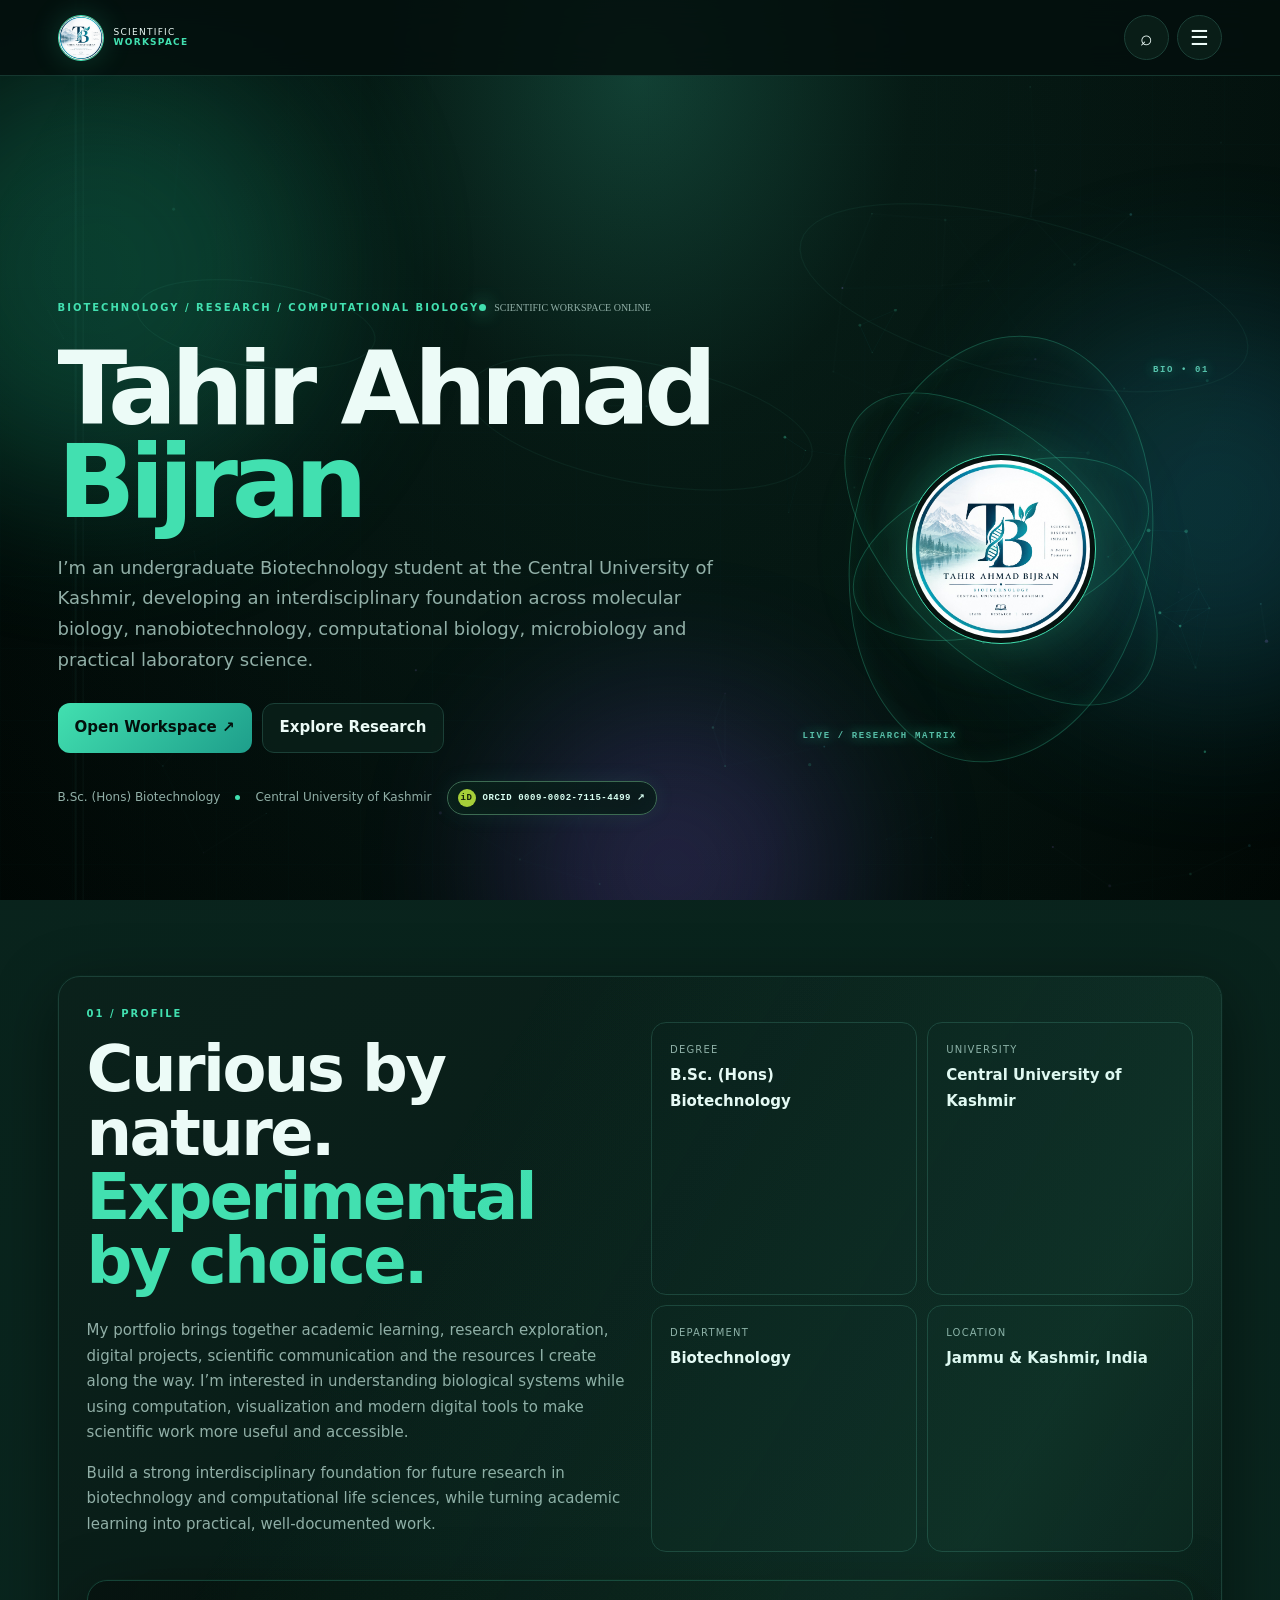
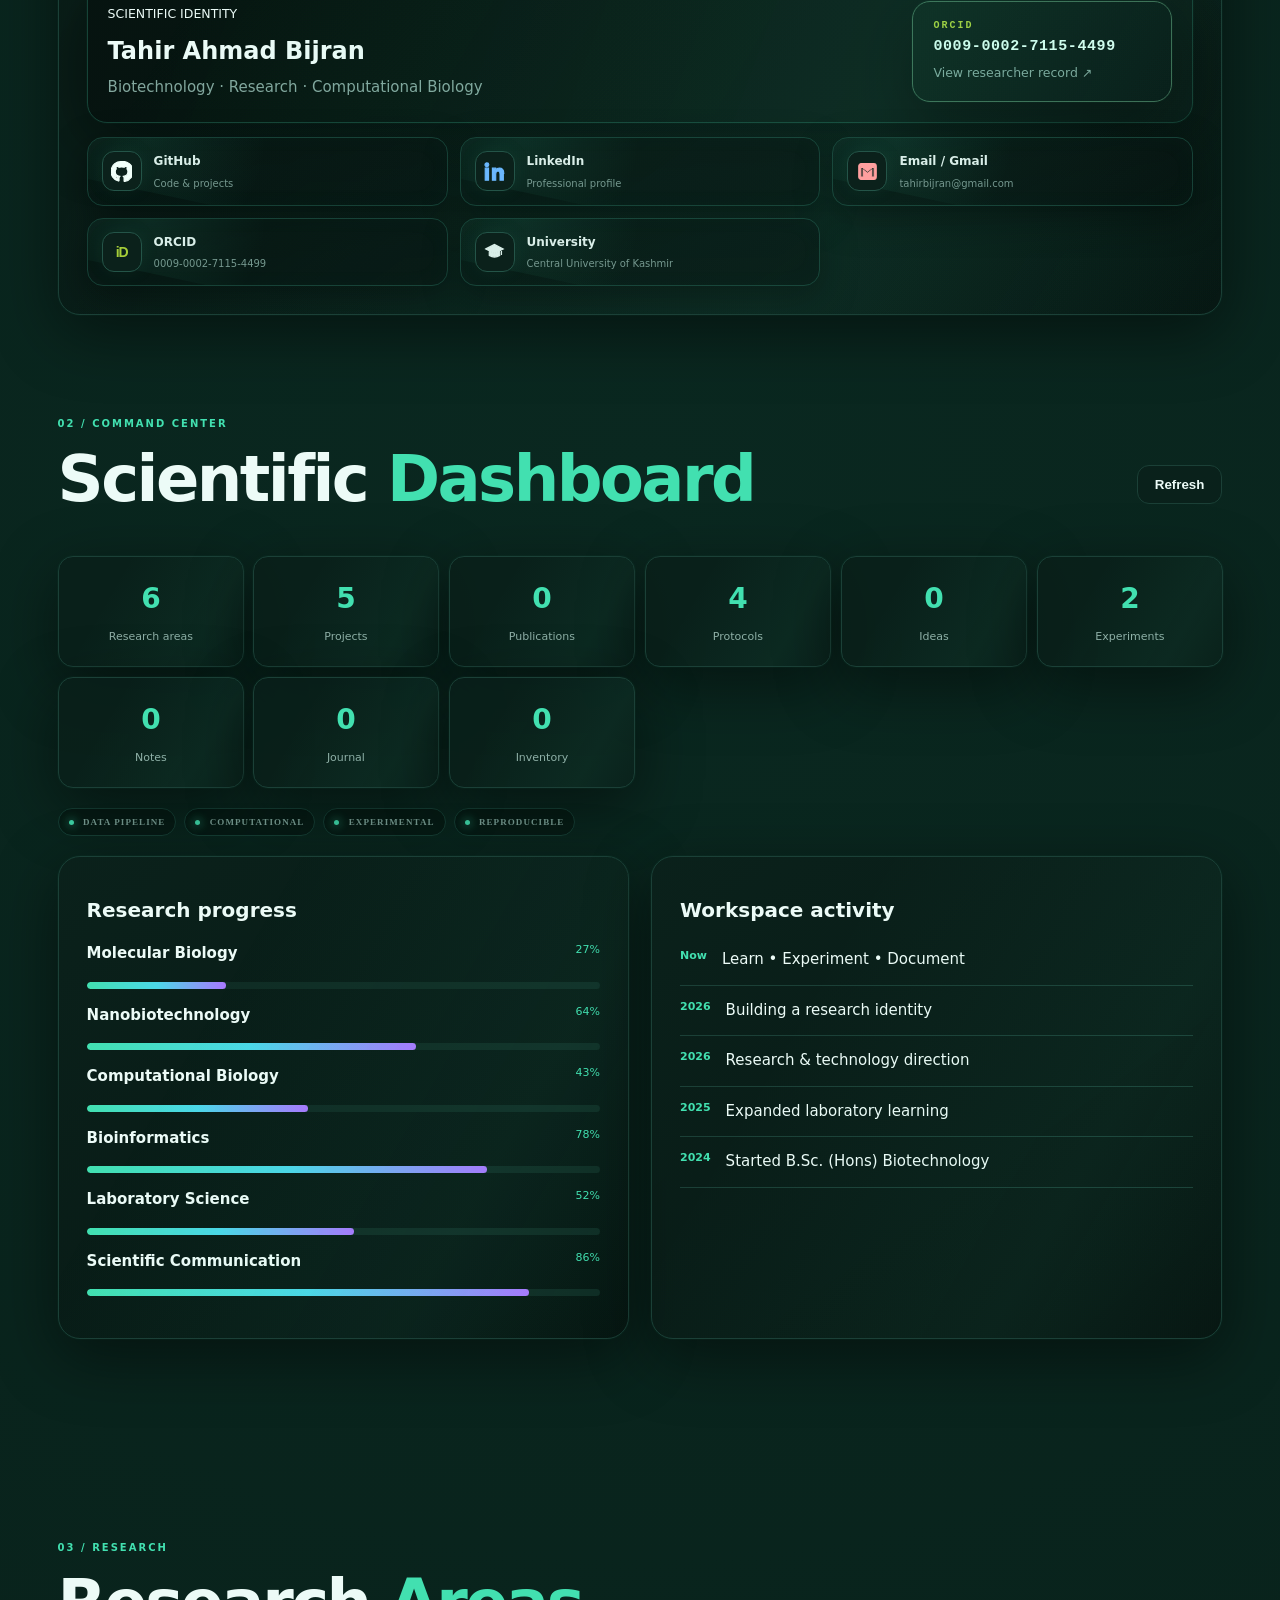
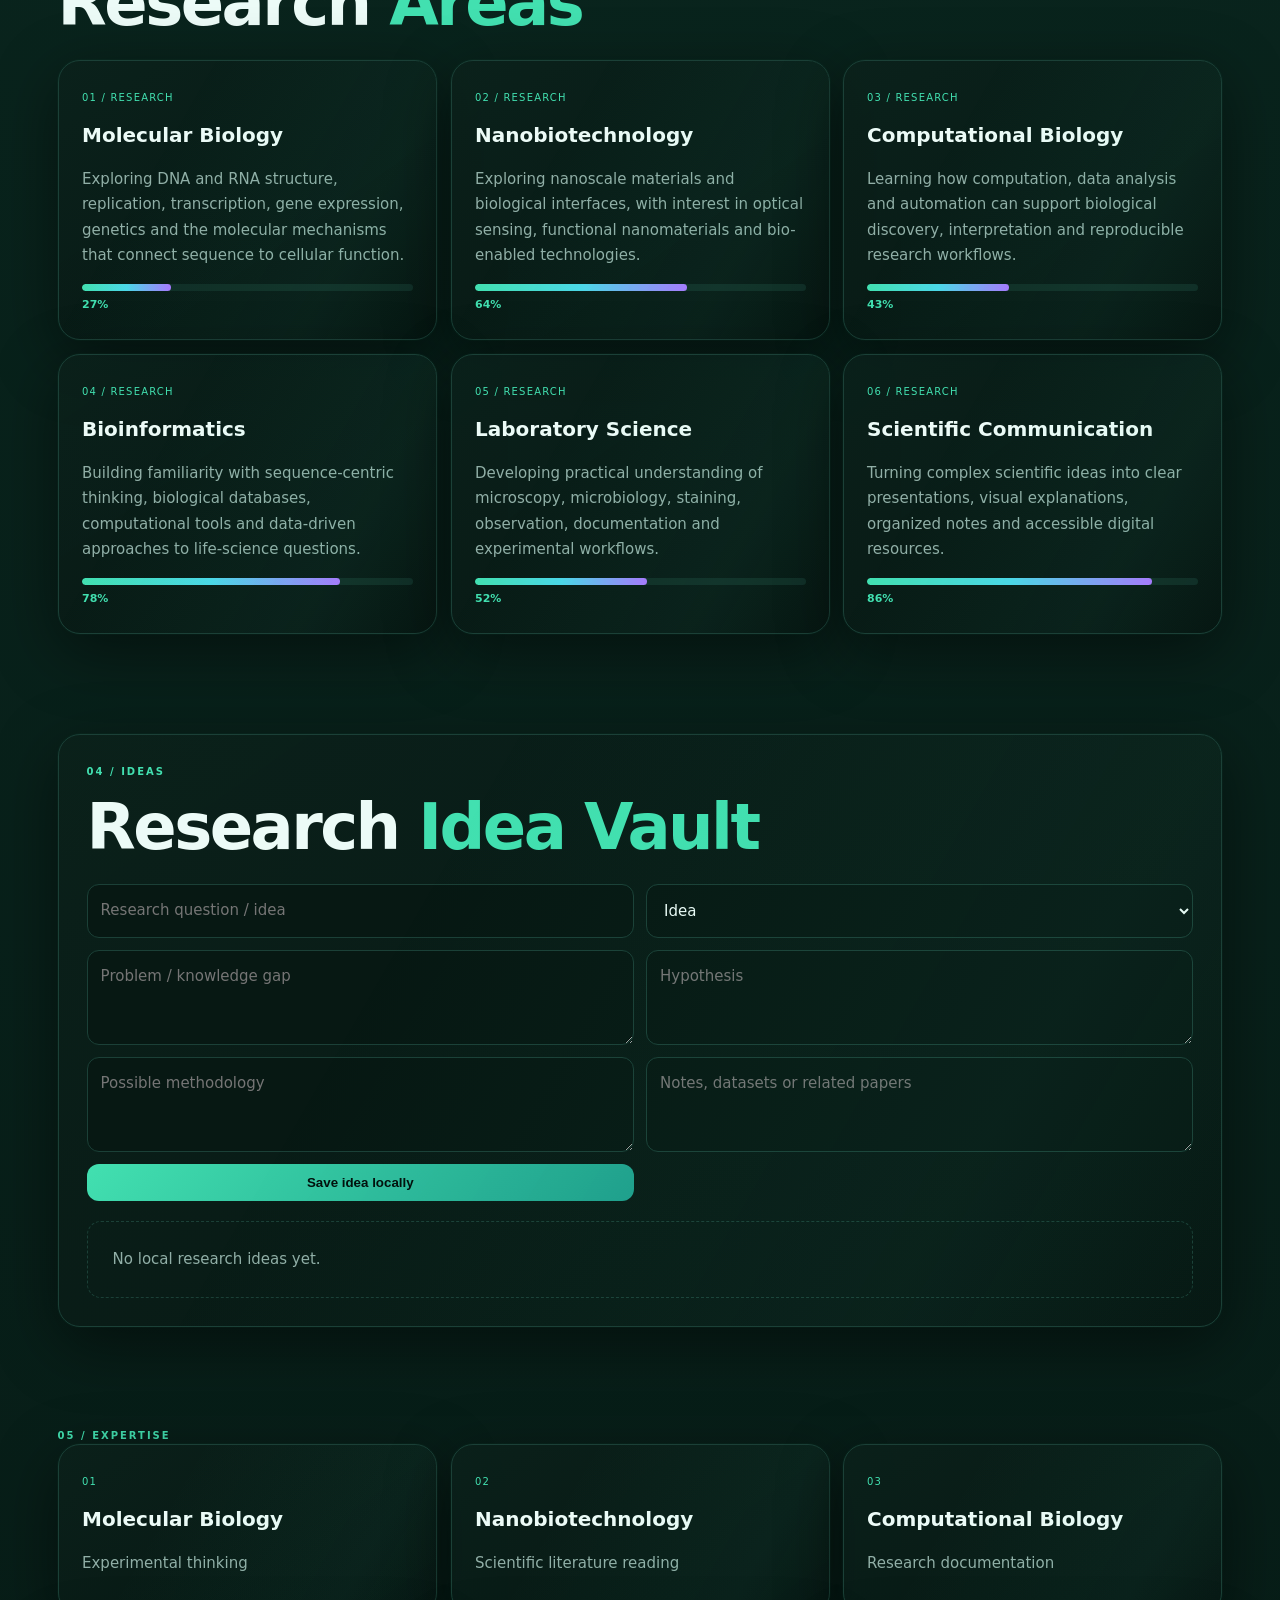
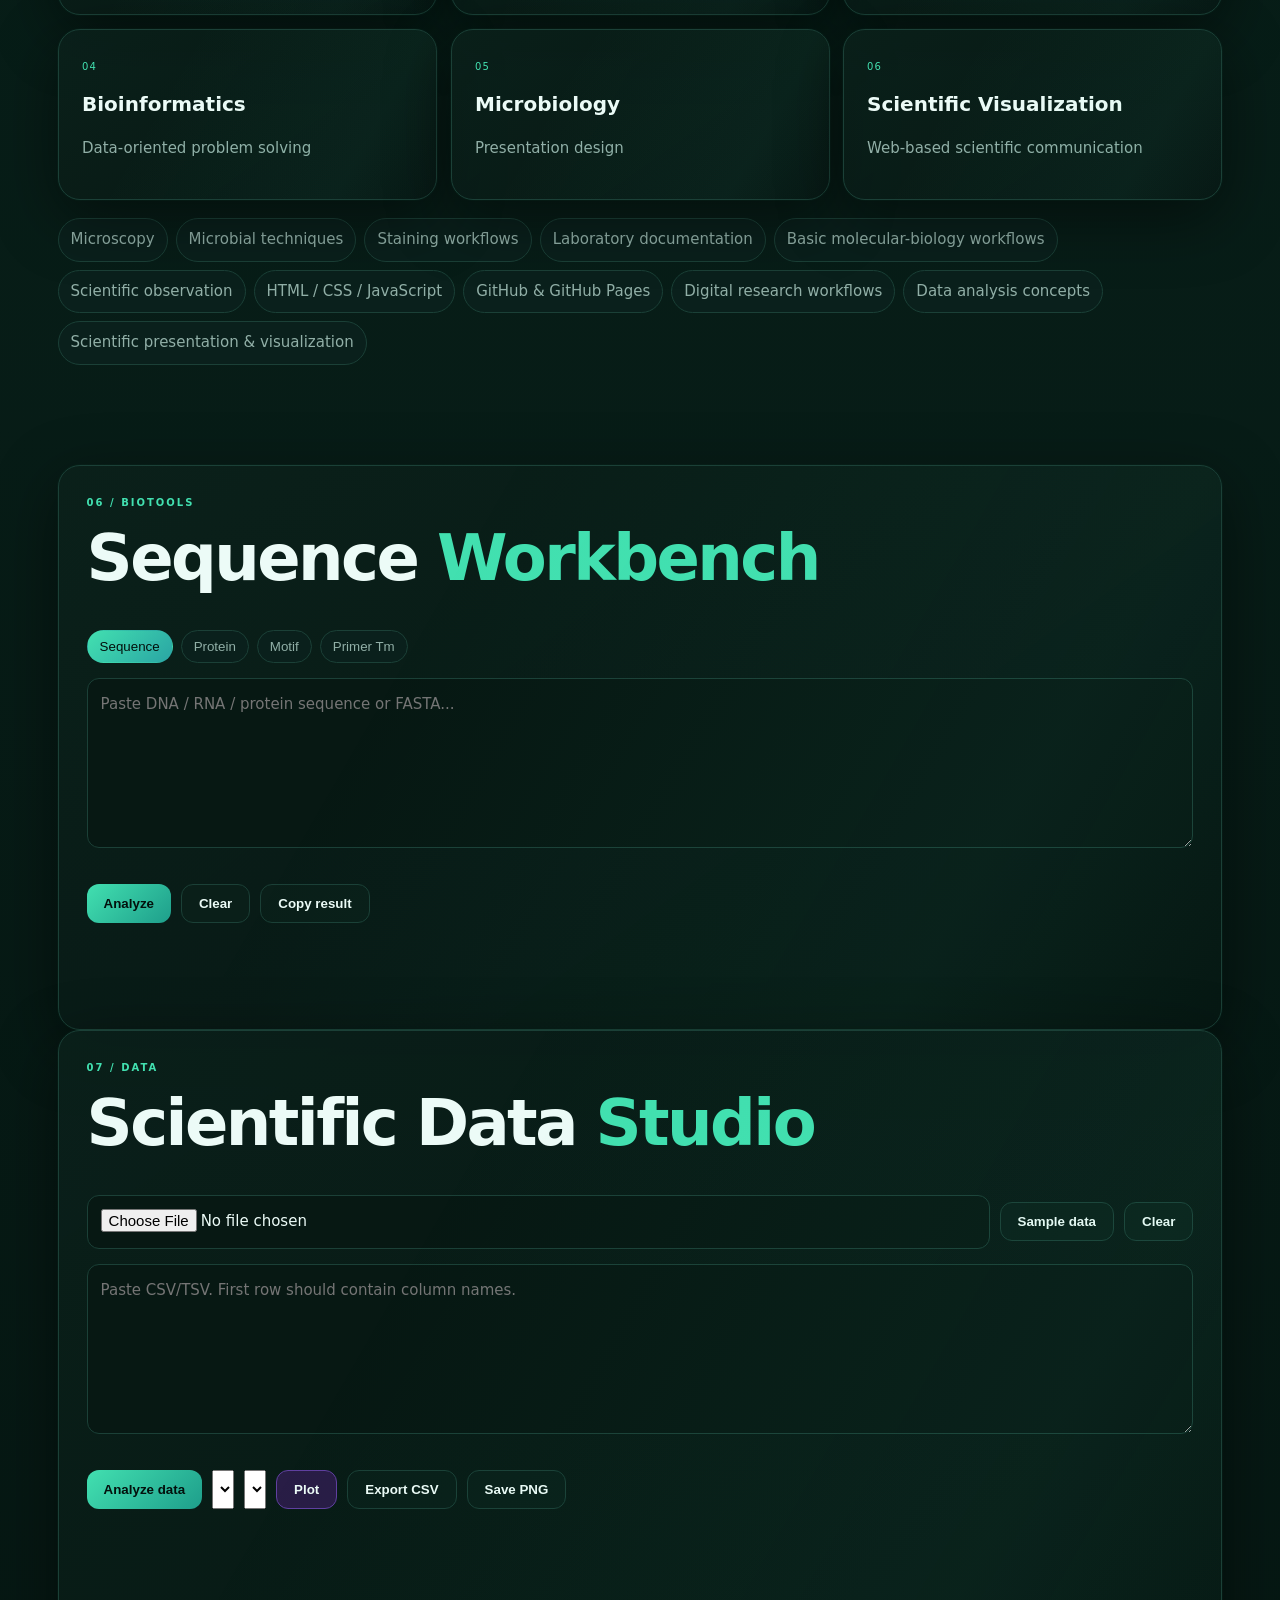
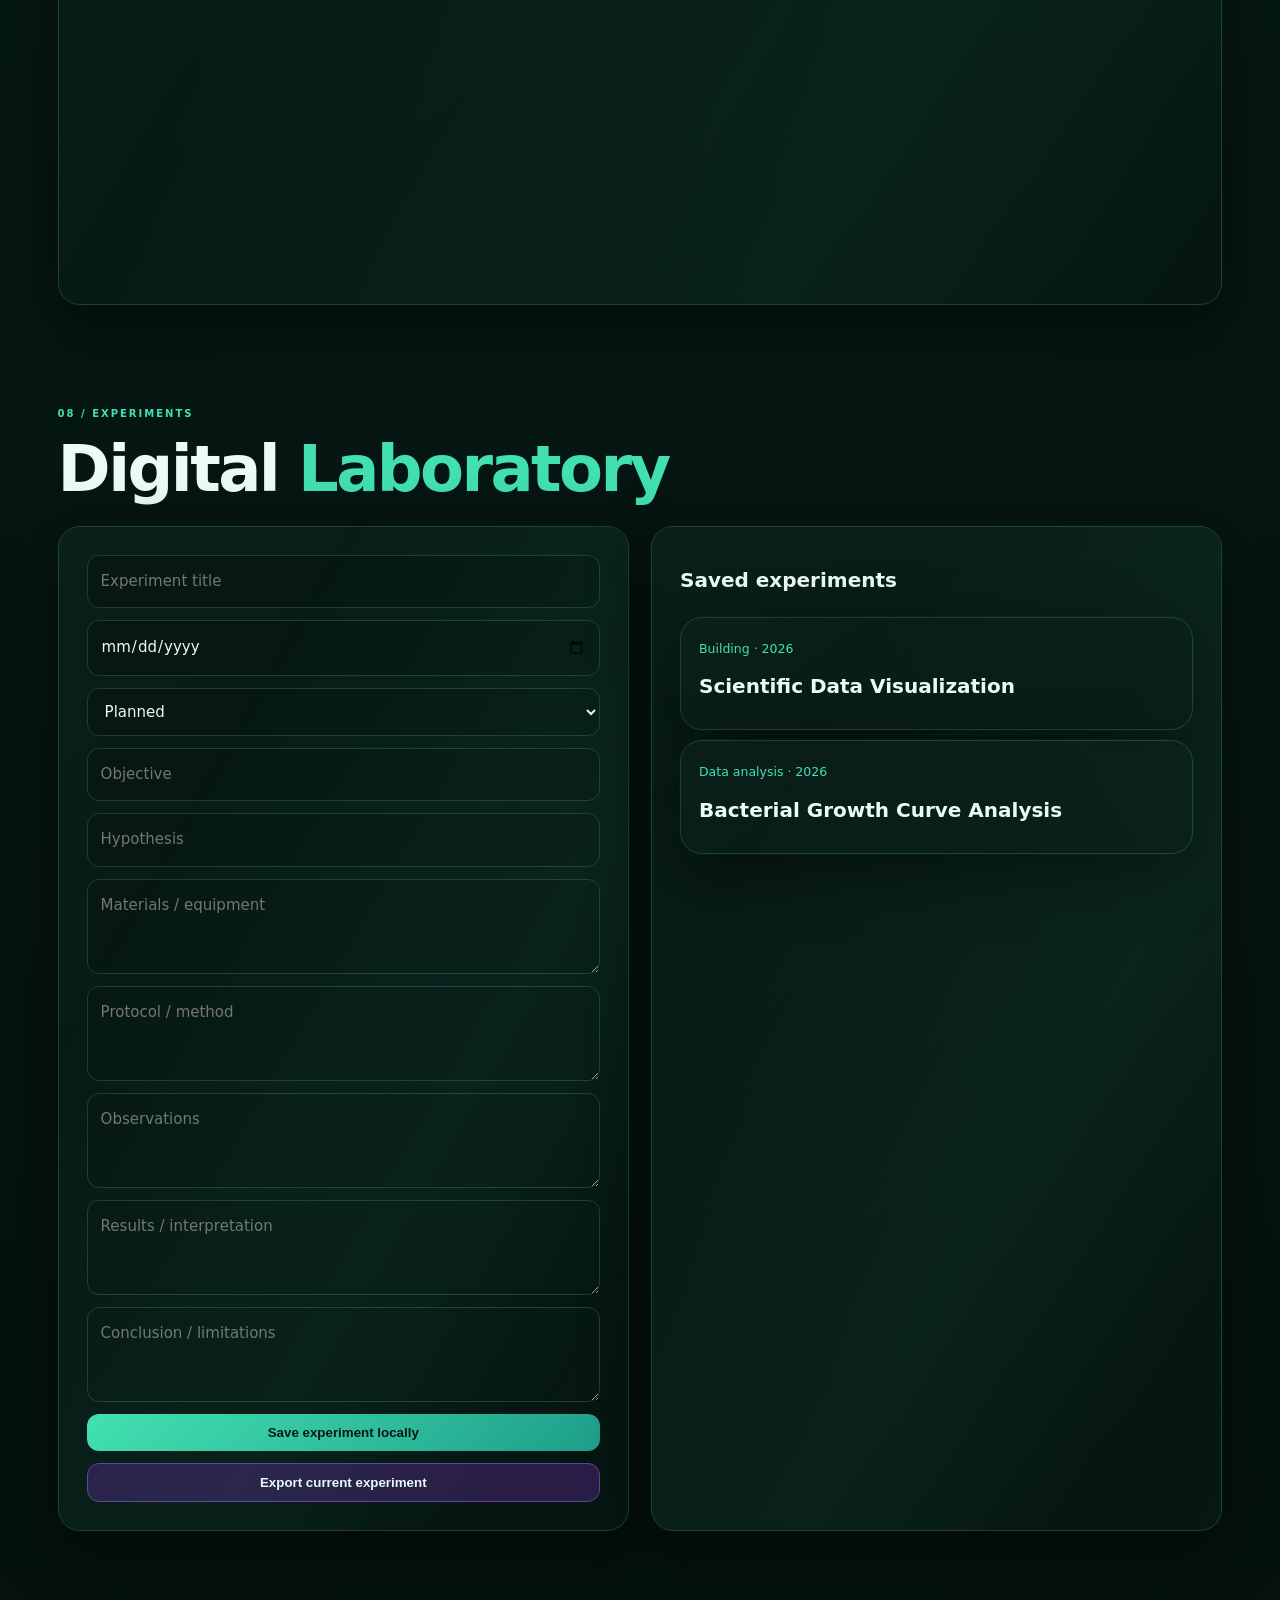
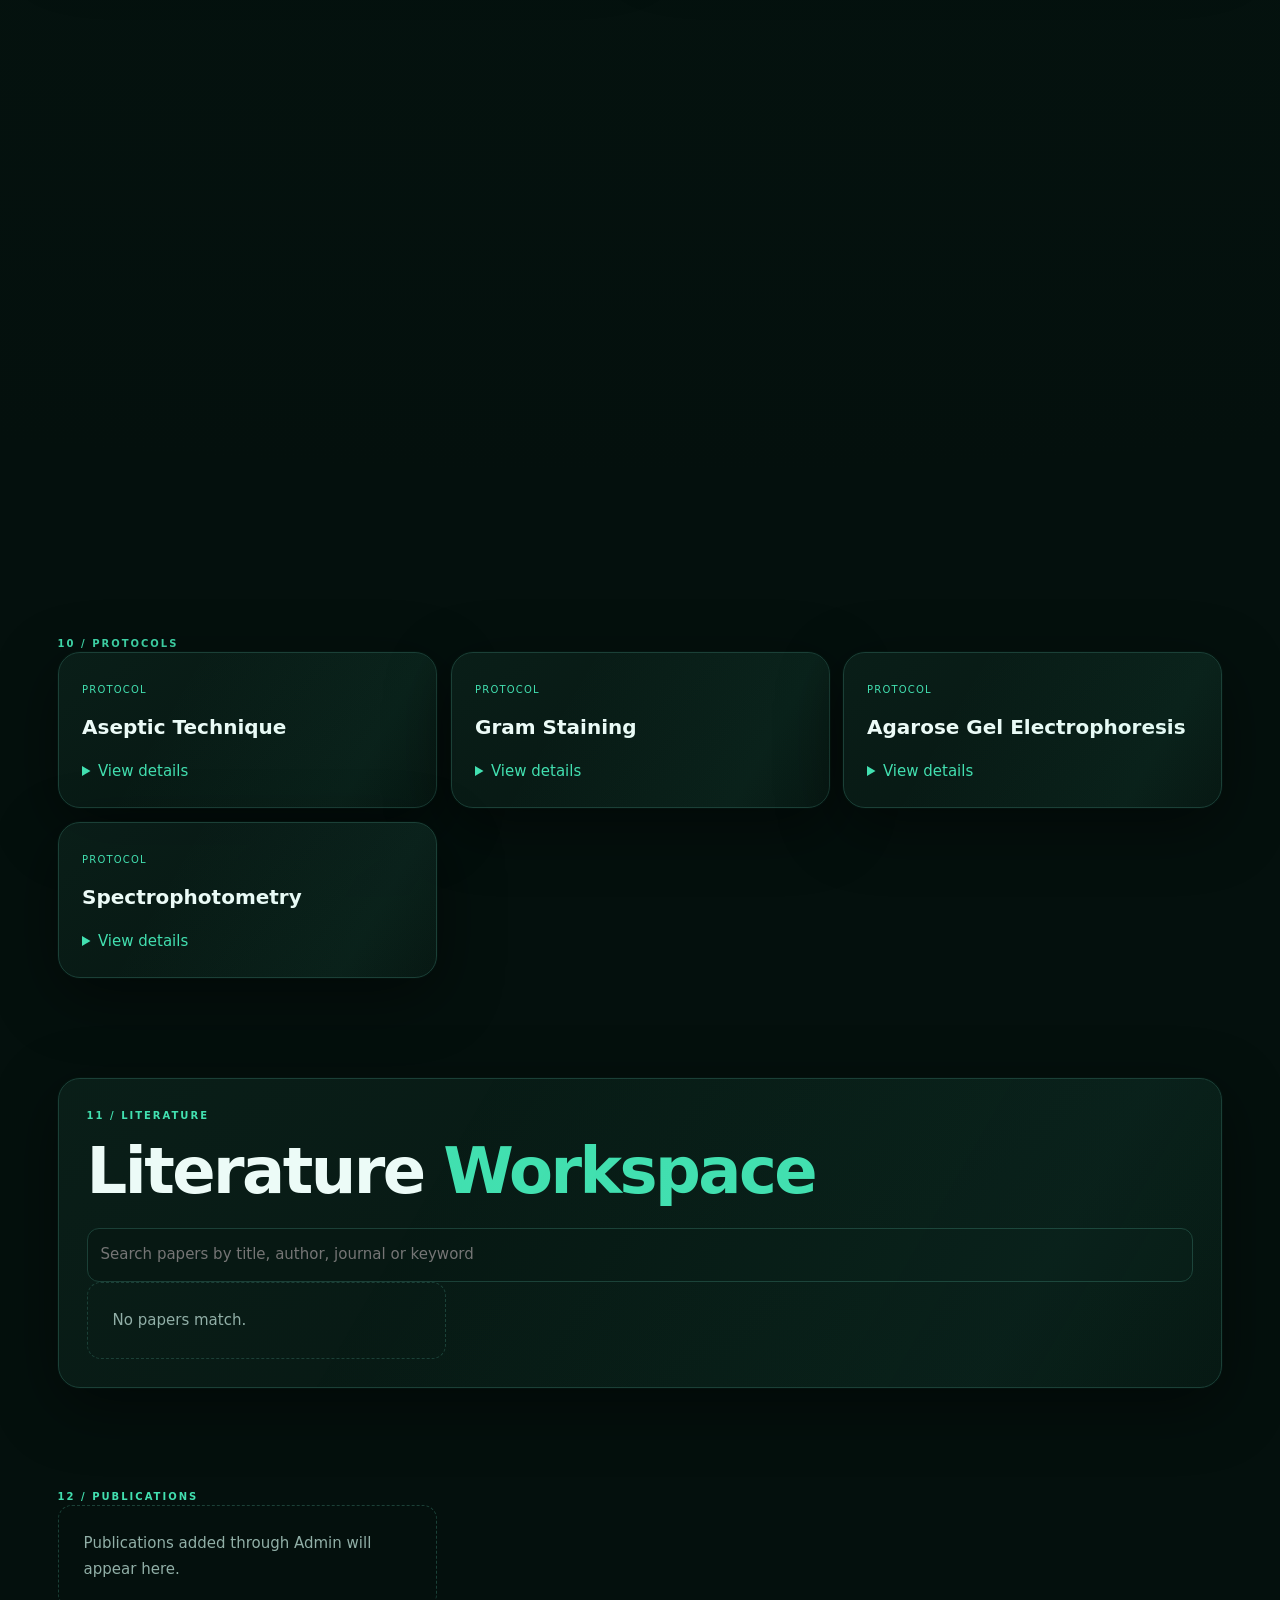
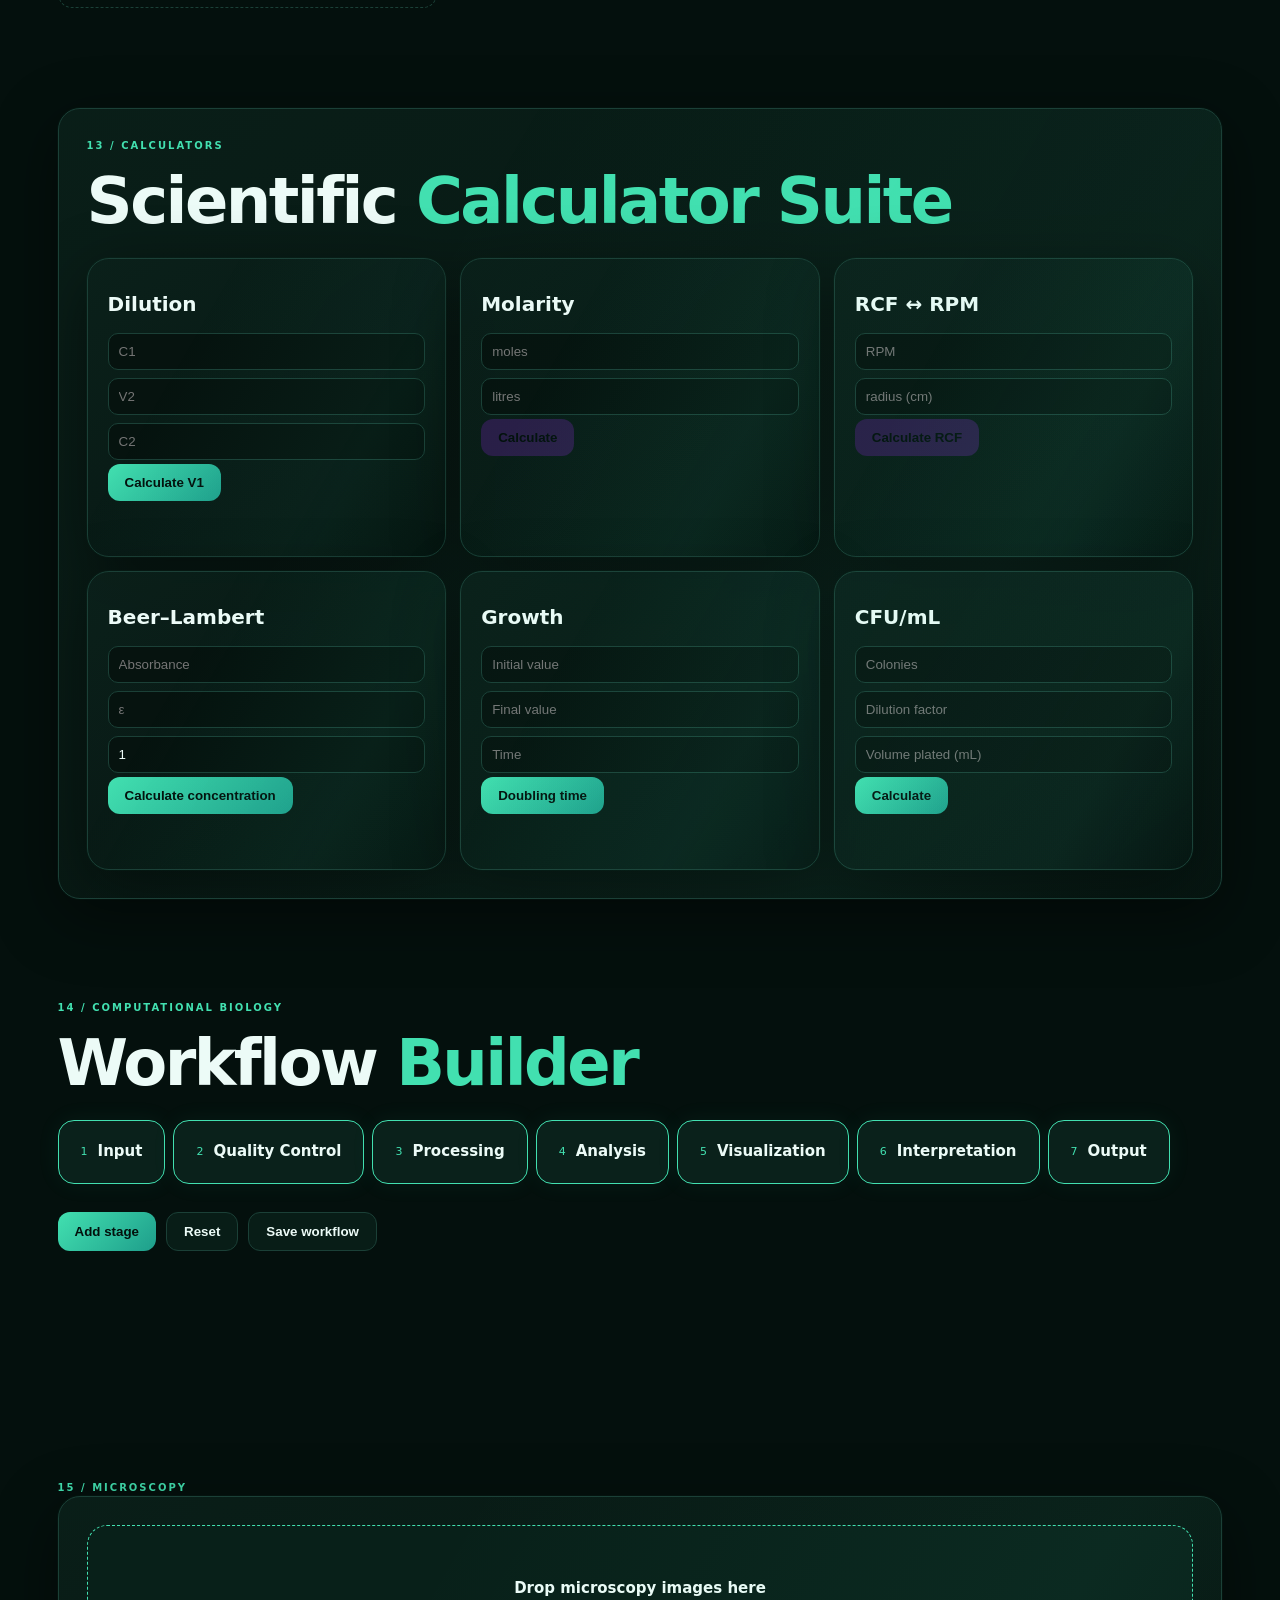
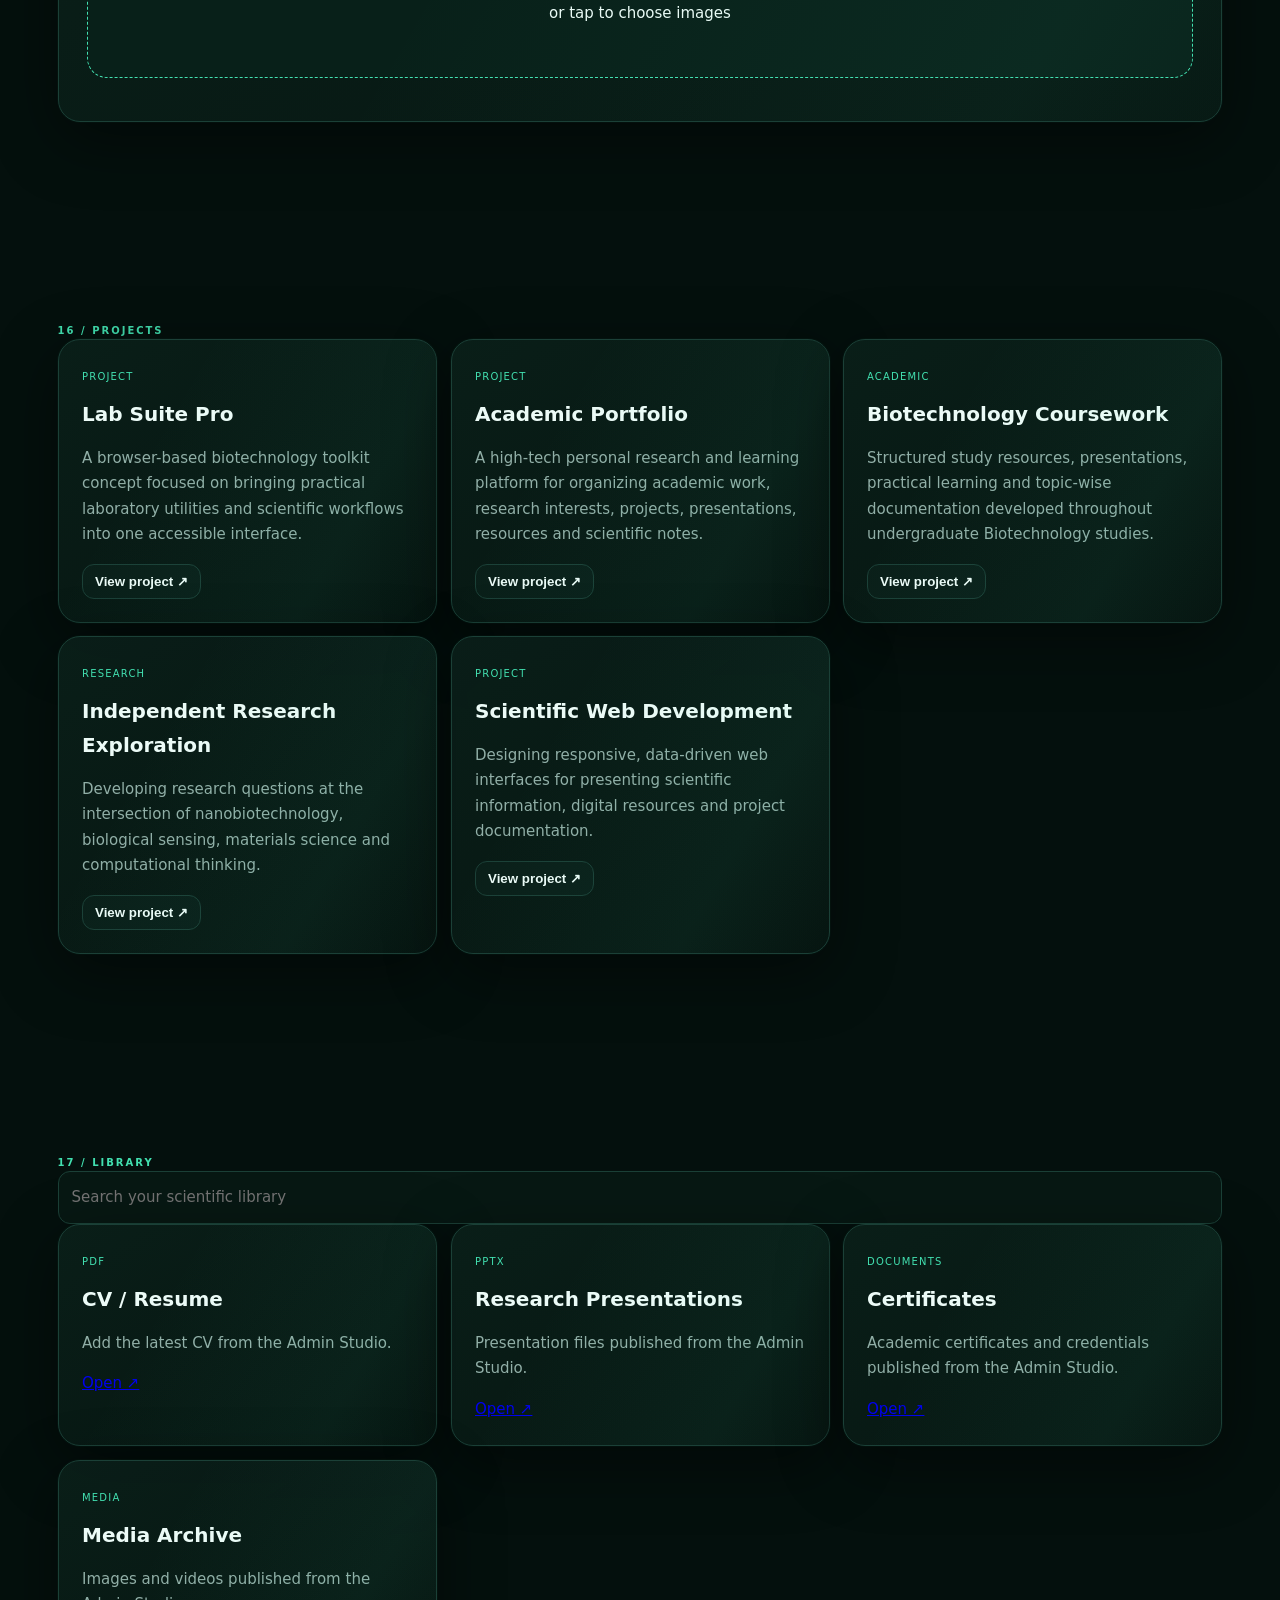
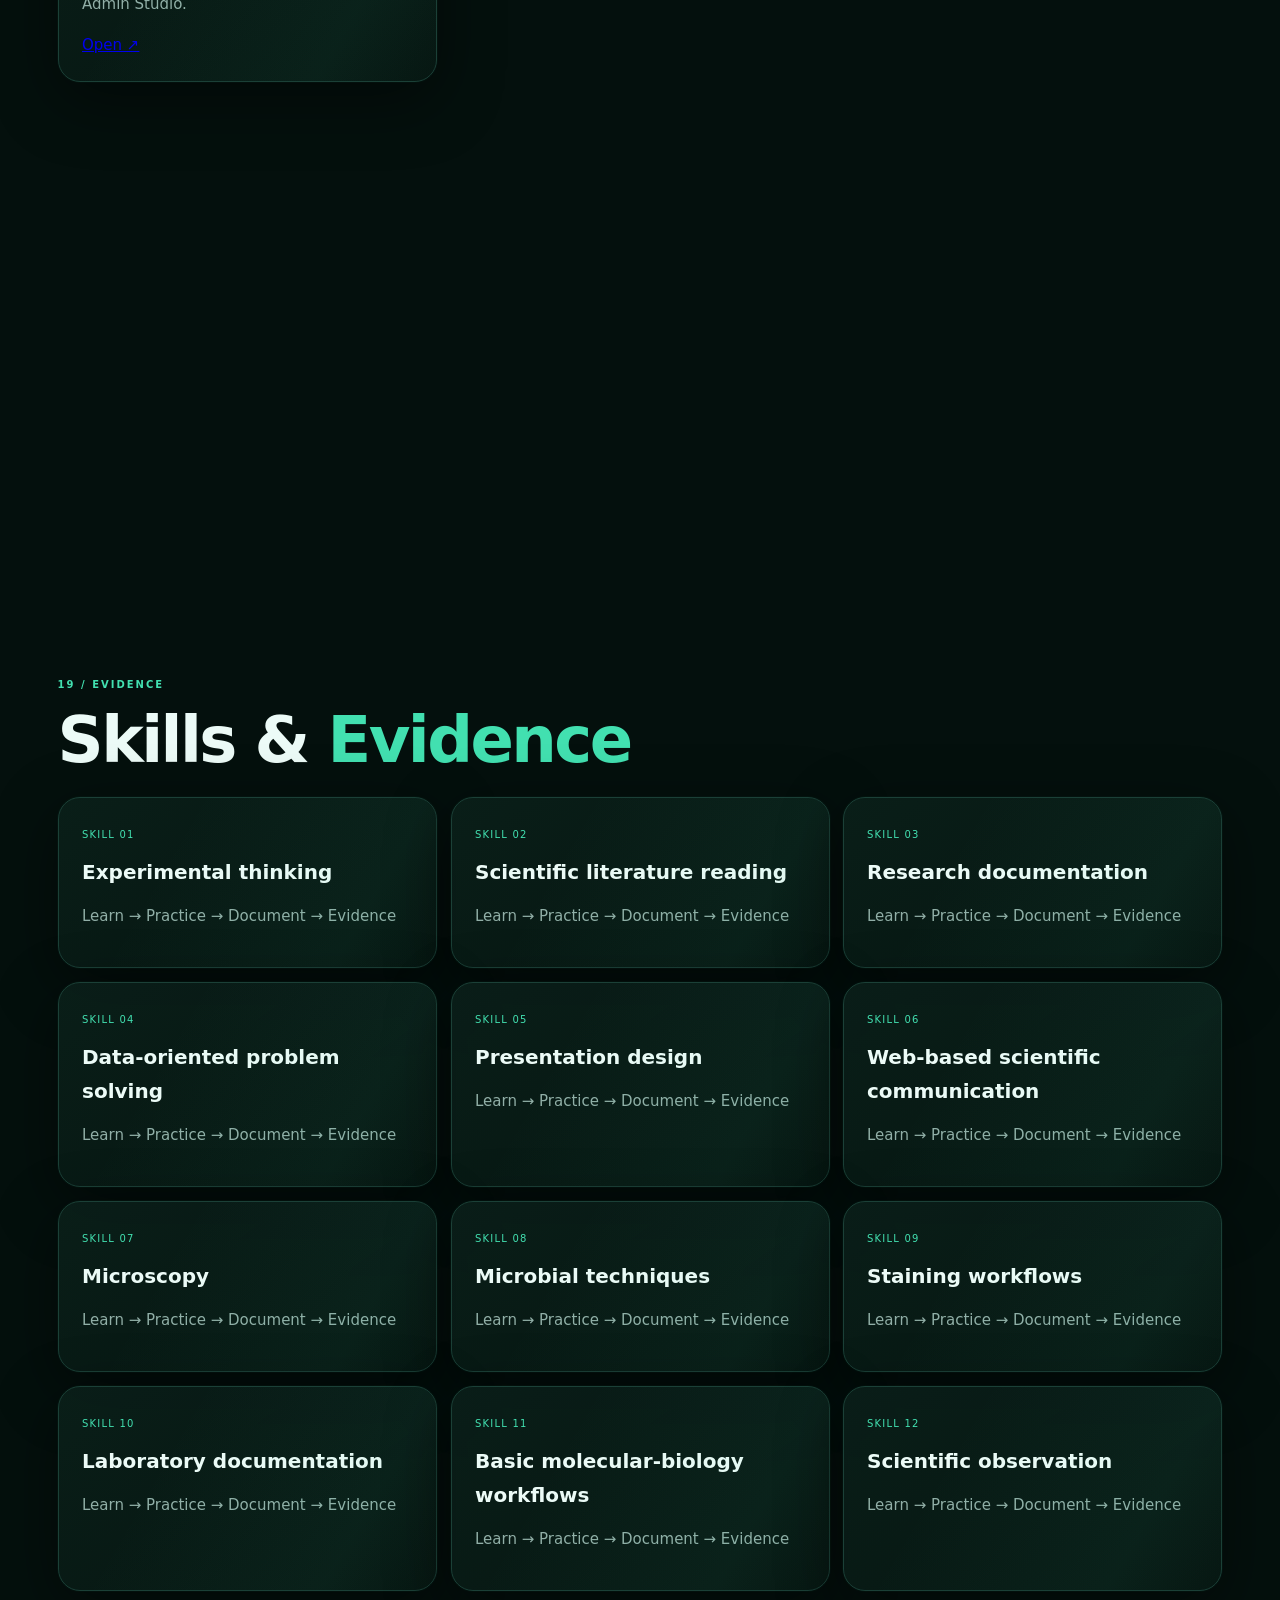
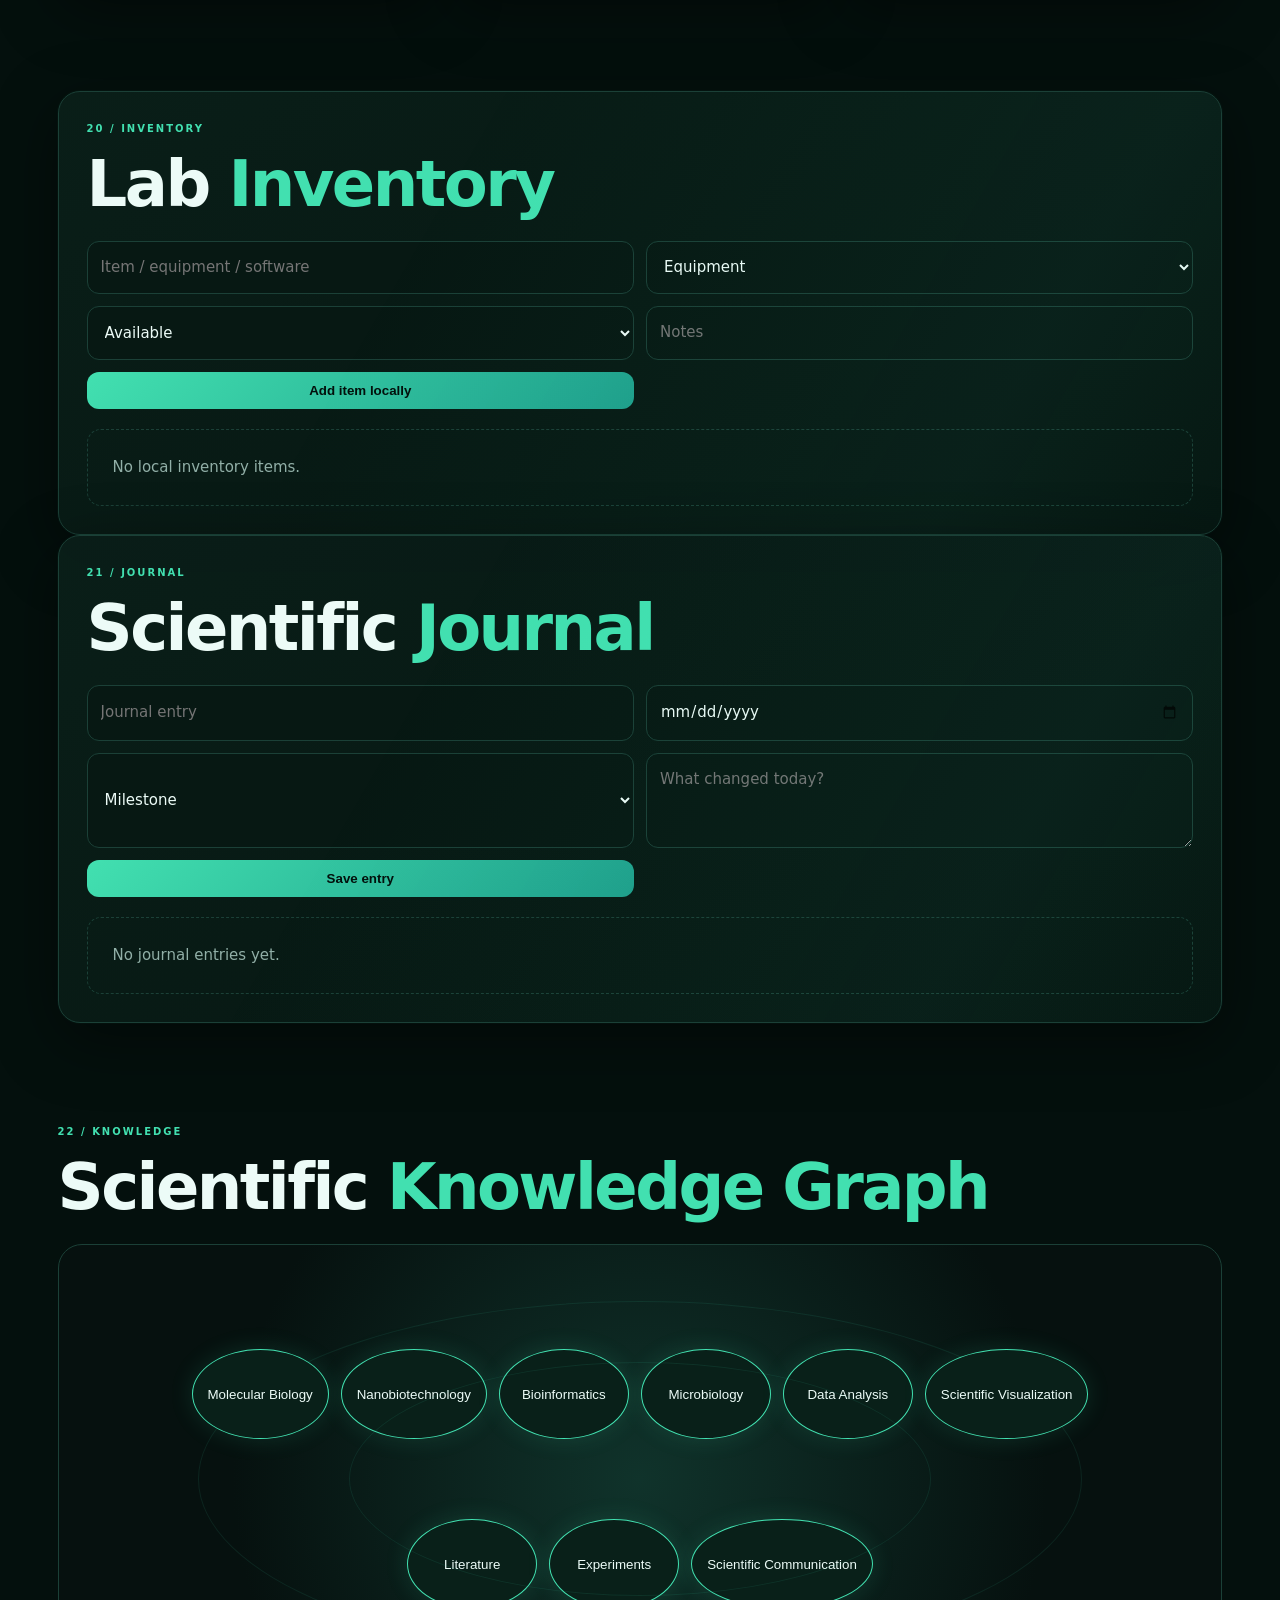
==== commit 33b2d48c: "Add files via upload" ====
--- a/index.html
+++ b/index.html
@@ -5,7 +5,7 @@
 <main>
 <section id="home" class="hero section"><div><span class="eyebrow">BIOTECHNOLOGY / RESEARCH / COMPUTATIONAL BIOLOGY</span><div class="live"><i></i> SCIENTIFIC WORKSPACE ONLINE</div><h1>Tahir Ahmad <em>Bijran</em></h1><p id="heroBio">A scientific workspace for biotechnology, research, computational biology and practical laboratory learning.</p><div class="actions"><a class="btn primary" href="#dashboard">Open Workspace ↗</a><a class="btn" href="#research">Explore Research</a></div><div class="identity"><span id="degree">B.Sc. (Hons) Biotechnology</span><b></b><span>Central University of Kashmir</span><a class="orcid-chip" href="https://orcid.org/0009-0002-7115-4499" target="_blank" rel="noopener"><i>iD</i> ORCID 0009-0002-7115-4499 ↗</a></div></div><div class="hero-core"><canvas id="scienceCanvas" aria-hidden="true"></canvas><div class="hud-label hud-top">BIO • 01</div><div class="hud-label hud-bottom">LIVE / RESEARCH MATRIX</div><div class="orbit a"></div><div class="orbit b"></div><div class="orbit c"></div><div class="core"><img src="assets/images/profile.jpg" onerror="this.src='assets/images/profile-placeholder.svg'" alt="Tahir Ahmad Bijran"></div></div></section>
 
-<section id="about" class="section panel"><div class="kicker">01 / PROFILE</div><div class="two"><div><h2>Curious by nature.<br><em>Experimental by choice.</em></h2><p id="aboutSummary"></p><p id="aboutBio"></p></div><div class="facts" id="facts"></div></div><div class="scientific-id"><div><small>SCIENTIFIC IDENTITY</small><h3>Tahir Ahmad Bijran</h3><p>Biotechnology · Research · Computational Biology</p></div><a class="orcid-card" href="https://orcid.org/0009-0002-7115-4499" target="_blank" rel="noopener"><span>ORCID</span><b>0009-0002-7115-4499</b><small>View researcher record ↗</small></a></div><div class="identity-links" aria-label="Academic and professional links"><a class="identity-link github-link" href="https://github.com/BijranTahir" target="_blank" rel="me noopener"><span class="brand-icon github-icon" aria-hidden="true"><svg viewBox="0 0 24 24"><path d="M12 .7A11.3 11.3 0 0 0 8.43 22.92c.56.1.77-.24.77-.54v-2.1c-3.14.68-3.8-1.33-3.8-1.33-.51-1.3-1.25-1.65-1.25-1.65-1.02-.7.08-.69.08-.69 1.13.08 1.73 1.16 1.73 1.16 1 .1.97 1.88 3.35 1.34.1-.73.39-1.22.7-1.5-2.5-.29-5.13-1.25-5.13-5.55 0-1.23.44-2.23 1.16-3.02-.12-.29-.5-1.43.11-2.98 0 0 .95-.3 3.12 1.15a10.7 10.7 0 0 1 5.68 0c2.17-1.45 3.12-1.15 3.12-1.15.61 1.55.23 2.69.11 2.98.72.79 1.16 1.79 1.16 3.02 0 4.31-2.63 5.26-5.14 5.54.4.35.75 1.03.75 2.08v3.08c0 .3.2.65.78.54A11.3 11.3 0 0 0 12 .7Z"/></svg></span><span><b>GitHub</b><small>Code & projects</small></span></a><a class="identity-link linkedin-link" href="https://www.linkedin.com/in/tahir-ahmad-bijran-183389273" target="_blank" rel="me noopener"><span class="brand-icon linkedin-icon" aria-hidden="true"><svg viewBox="0 0 24 24"><path d="M5.2 8.2H1.4V22h3.8V8.2ZM3.3 2A2.2 2.2 0 1 0 3.3 6.4 2.2 2.2 0 0 0 3.3 2ZM22.6 14.1c0-4.15-2.21-6.08-5.16-6.08-2.38 0-3.45 1.31-4.04 2.23V8.2H9.6V22h3.8v-7.02c0-1.85.35-3.64 2.64-3.64 2.25 0 2.28 2.11 2.28 3.76V22h3.8v-7.9Z"/></svg></span><span><b>LinkedIn</b><small>Professional profile</small></span></a><a class="identity-link email-link" href="mailto:tahirbijran@gmail.com"><span class="brand-icon gmail-icon" aria-hidden="true"><svg viewBox="0 0 24 24"><path d="M2 5.7A2.7 2.7 0 0 1 4.7 3h14.6A2.7 2.7 0 0 1 22 5.7v12.6a2.7 2.7 0 0 1-2.7 2.7H4.7A2.7 2.7 0 0 1 2 18.3V5.7Zm2.4.2v12.4h2.7v-8l4.9 3.8 4.9-3.8v8h2.7V5.9l-7.6 5.9-7.6-5.9Z"/></svg></span><span><b>Email / Gmail</b><small>tahirbijran@gmail.com</small></span></a><a class="identity-link orcid-link" href="https://orcid.org/0009-0002-7115-4499" target="_blank" rel="noopener"><span class="brand-icon orcid-icon" aria-hidden="true">iD</span><span><b>ORCID</b><small>0009-0002-7115-4499</small></span></a><a class="identity-link web-link" href="https://bijrantahir.github.io" target="_blank" rel="noopener"><span class="brand-icon web-icon" aria-hidden="true"><svg viewBox="0 0 24 24"><circle cx="12" cy="12" r="9"/><path d="M3 12h18M12 3c2.2 2.5 3.3 5.5 3.3 9S14.2 18.5 12 21M12 3C9.8 5.5 8.7 8.5 8.7 12s1.1 6.5 3.3 9"/></svg></span><span><b>Website</b><small>bijrantahir.github.io</small></span></a><a class="identity-link edu-link" href="https://cukashmir.ac.in/" target="_blank" rel="noopener"><span class="brand-icon edu-icon" aria-hidden="true"><svg viewBox="0 0 24 24"><path d="m2 9 10-5 10 5-10 5L2 9Zm4 2.4v5.2c3.6 2.1 8.4 2.1 12 0v-5.2l-6 3-6-3ZM20 10v6"/></svg></span><span><b>University</b><small>Central University of Kashmir</small></span></a></div></section>
+<section id="about" class="section panel"><div class="kicker">01 / PROFILE</div><div class="two"><div><h2>Curious by nature.<br><em>Experimental by choice.</em></h2><p id="aboutSummary"></p><p id="aboutBio"></p></div><div class="facts" id="facts"></div></div><div class="scientific-id"><div><small>SCIENTIFIC IDENTITY</small><h3>Tahir Ahmad Bijran</h3><p>Biotechnology · Research · Computational Biology</p></div><a class="orcid-card" href="https://orcid.org/0009-0002-7115-4499" target="_blank" rel="noopener"><span>ORCID</span><b>0009-0002-7115-4499</b><small>View researcher record ↗</small></a></div><div class="identity-links" aria-label="Academic and professional links"><a class="identity-link github-link" href="https://github.com/BijranTahir" target="_blank" rel="me noopener"><span class="brand-icon github-icon" aria-hidden="true"><svg viewBox="0 0 24 24"><path d="M12 .7A11.3 11.3 0 0 0 8.43 22.92c.56.1.77-.24.77-.54v-2.1c-3.14.68-3.8-1.33-3.8-1.33-.51-1.3-1.25-1.65-1.25-1.65-1.02-.7.08-.69.08-.69 1.13.08 1.73 1.16 1.73 1.16 1 .1.97 1.88 3.35 1.34.1-.73.39-1.22.7-1.5-2.5-.29-5.13-1.25-5.13-5.55 0-1.23.44-2.23 1.16-3.02-.12-.29-.5-1.43.11-2.98 0 0 .95-.3 3.12 1.15a10.7 10.7 0 0 1 5.68 0c2.17-1.45 3.12-1.15 3.12-1.15.61 1.55.23 2.69.11 2.98.72.79 1.16 1.79 1.16 3.02 0 4.31-2.63 5.26-5.14 5.54.4.35.75 1.03.75 2.08v3.08c0 .3.2.65.78.54A11.3 11.3 0 0 0 12 .7Z"/></svg></span><span><b>GitHub</b><small>Code & projects</small></span></a><a class="identity-link linkedin-link" href="https://www.linkedin.com/in/tahir-ahmad-bijran-183389273" target="_blank" rel="me noopener"><span class="brand-icon linkedin-icon" aria-hidden="true"><svg viewBox="0 0 24 24"><path d="M5.2 8.2H1.4V22h3.8V8.2ZM3.3 2A2.2 2.2 0 1 0 3.3 6.4 2.2 2.2 0 0 0 3.3 2ZM22.6 14.1c0-4.15-2.21-6.08-5.16-6.08-2.38 0-3.45 1.31-4.04 2.23V8.2H9.6V22h3.8v-7.02c0-1.85.35-3.64 2.64-3.64 2.25 0 2.28 2.11 2.28 3.76V22h3.8v-7.9Z"/></svg></span><span><b>LinkedIn</b><small>Professional profile</small></span></a><a class="identity-link email-link" href="mailto:tahirbijran@gmail.com"><span class="brand-icon gmail-icon" aria-hidden="true"><svg viewBox="0 0 24 24"><path d="M2 5.7A2.7 2.7 0 0 1 4.7 3h14.6A2.7 2.7 0 0 1 22 5.7v12.6a2.7 2.7 0 0 1-2.7 2.7H4.7A2.7 2.7 0 0 1 2 18.3V5.7Zm2.4.2v12.4h2.7v-8l4.9 3.8 4.9-3.8v8h2.7V5.9l-7.6 5.9-7.6-5.9Z"/></svg></span><span><b>Email / Gmail</b><small>tahirbijran@gmail.com</small></span></a><a class="identity-link orcid-link" href="https://orcid.org/0009-0002-7115-4499" target="_blank" rel="noopener"><span class="brand-icon orcid-icon" aria-hidden="true">iD</span><span><b>ORCID</b><small>0009-0002-7115-4499</small></span></a><a class="identity-link edu-link" href="https://cukashmir.ac.in/" target="_blank" rel="noopener"><span class="brand-icon edu-icon" aria-hidden="true"><svg viewBox="0 0 24 24"><path d="m2 9 10-5 10 5-10 5L2 9Zm4 2.4v5.2c3.6 2.1 8.4 2.1 12 0v-5.2l-6 3-6-3ZM20 10v6"/></svg></span><span><b>University</b><small>Central University of Kashmir</small></span></a></div></section>
 
 <section id="dashboard" class="section"><div class="kicker">02 / COMMAND CENTER</div><div class="section-title"><h2>Scientific <em>Dashboard</em></h2><button class="mini" data-action="refresh">Refresh</button></div><div id="metrics" class="metrics"></div><div class="signal-strip" aria-label="Research system status"><span><i></i> DATA PIPELINE</span><span><i></i> COMPUTATIONAL</span><span><i></i> EXPERIMENTAL</span><span><i></i> REPRODUCIBLE</span></div><div class="grid2"><div class="panel"><h3>Research progress</h3><div id="progress"></div></div><div class="panel"><h3>Workspace activity</h3><div id="activity"></div></div></div></section>
 
@@ -50,7 +50,7 @@
 <section id="changelog" class="section"><div class="kicker">26 / CHANGELOG</div><div id="changeList" class="timeline"></div></section>
 <section id="journey" class="section"><div class="kicker">27 / JOURNEY</div><div id="timeline" class="timeline"></div></section>
 <section id="collaborate" class="section panel"><div class="kicker">28 / COLLABORATION</div><h2>Build something <em>scientific.</em></h2><p>For academic collaboration, project discussion or scientific web development.</p><a class="btn primary" href="mailto:tahirbijran@cukashmir.edu.in?subject=Scientific%20Workspace%20Collaboration">Start a conversation ↗</a></section>
-<section id="contact" class="section panel"><div class="kicker">29 / CONTACT</div><div class="contact-grid"><a class="contact-brand contact-orcid" href="https://orcid.org/0009-0002-7115-4499" target="_blank" rel="noopener"><span class="brand-icon orcid-icon">iD</span><span><small>Researcher identifier</small><b>ORCID 0009-0002-7115-4499 ↗</b></span></a><a class="contact-brand" href="mailto:tahirbijran@cukashmir.edu.in"><span class="brand-icon gmail-icon"><svg viewBox="0 0 24 24"><path d="M2 5.7A2.7 2.7 0 0 1 4.7 3h14.6A2.7 2.7 0 0 1 22 5.7v12.6a2.7 2.7 0 0 1-2.7 2.7H4.7A2.7 2.7 0 0 1 2 18.3V5.7Zm2.4.2v12.4h2.7v-8l4.9 3.8 4.9-3.8v8h2.7V5.9l-7.6 5.9-7.6-5.9Z"/></svg></span><span><small>University email</small><b>tahirbijran@cukashmir.edu.in ↗</b></span></a><a class="contact-brand" href="mailto:tahirbijran@gmail.com"><span class="brand-icon gmail-icon"><svg viewBox="0 0 24 24"><path d="M2 5.7A2.7 2.7 0 0 1 4.7 3h14.6A2.7 2.7 0 0 1 22 5.7v12.6a2.7 2.7 0 0 1-2.7 2.7H4.7A2.7 2.7 0 0 1 2 18.3V5.7Zm2.4.2v12.4h2.7v-8l4.9 3.8 4.9-3.8v8h2.7V5.9l-7.6 5.9-7.6-5.9Z"/></svg></span><span><small>Alternative email</small><b>tahirbijran@gmail.com ↗</b></span></a><a class="contact-brand" href="https://github.com/BijranTahir" target="_blank" rel="me noopener"><span class="brand-icon github-icon"><svg viewBox="0 0 24 24"><path d="M12 .7A11.3 11.3 0 0 0 8.43 22.92c.56.1.77-.24.77-.54v-2.1c-3.14.68-3.8-1.33-3.8-1.33-.51-1.3-1.25-1.65-1.25-1.65-1.02-.7.08-.69.08-.69 1.13.08 1.73 1.16 1.73 1.16 1 .1.97 1.88 3.35 1.34.1-.73.39-1.22.7-1.5-2.5-.29-5.13-1.25-5.13-5.55 0-1.23.44-2.23 1.16-3.02-.12-.29-.5-1.43.11-2.98 0 0 .95-.3 3.12 1.15a10.7 10.7 0 0 1 5.68 0c2.17-1.45 3.12-1.15 3.12-1.15.61 1.55.23 2.69.11 2.98.72.79 1.16 1.79 1.16 3.02 0 4.31-2.63 5.26-5.14 5.54.4.35.75 1.03.75 2.08v3.08c0 .3.2.65.78.54A11.3 11.3 0 0 0 12 .7Z"/></svg></span><span><small>Code & projects</small><b>GitHub / BijranTahir ↗</b></span></a><a class="contact-brand" href="https://www.linkedin.com/in/tahir-ahmad-bijran-183389273" target="_blank" rel="me noopener"><span class="brand-icon linkedin-icon"><svg viewBox="0 0 24 24"><path d="M5.2 8.2H1.4V22h3.8V8.2ZM3.3 2A2.2 2.2 0 1 0 3.3 6.4 2.2 2.2 0 0 0 3.3 2ZM22.6 14.1c0-4.15-2.21-6.08-5.16-6.08-2.38 0-3.45 1.31-4.04 2.23V8.2H9.6V22h3.8v-7.02c0-1.85.35-3.64 2.64-3.64 2.25 0 2.28 2.11 2.28 3.76V22h3.8v-7.9Z"/></svg></span><span><small>Professional profile</small><b>LinkedIn / Tahir Ahmad Bijran ↗</b></span></a><a class="contact-brand" href="https://bijrantahir.github.io" target="_blank" rel="noopener"><span class="brand-icon web-icon"><svg viewBox="0 0 24 24"><circle cx="12" cy="12" r="9"/><path d="M3 12h18M12 3c2.2 2.5 3.3 5.5 3.3 9S14.2 18.5 12 21M12 3C9.8 5.5 8.7 8.5 8.7 12s1.1 6.5 3.3 9"/></svg></span><span><small>Personal website</small><b>bijrantahir.github.io ↗</b></span></a></div></section>
+<section id="contact" class="section panel"><div class="kicker">29 / CONTACT</div><div class="contact-grid"><a class="contact-brand contact-orcid" href="https://orcid.org/0009-0002-7115-4499" target="_blank" rel="noopener"><span class="brand-icon orcid-icon">iD</span><span><small>Researcher identifier</small><b>ORCID 0009-0002-7115-4499 ↗</b></span></a><a class="contact-brand" href="mailto:tahirbijran@cukashmir.edu.in"><span class="brand-icon gmail-icon"><svg viewBox="0 0 24 24"><path d="M2 5.7A2.7 2.7 0 0 1 4.7 3h14.6A2.7 2.7 0 0 1 22 5.7v12.6a2.7 2.7 0 0 1-2.7 2.7H4.7A2.7 2.7 0 0 1 2 18.3V5.7Zm2.4.2v12.4h2.7v-8l4.9 3.8 4.9-3.8v8h2.7V5.9l-7.6 5.9-7.6-5.9Z"/></svg></span><span><small>University email</small><b>tahirbijran@cukashmir.edu.in ↗</b></span></a><a class="contact-brand" href="mailto:tahirbijran@gmail.com"><span class="brand-icon gmail-icon"><svg viewBox="0 0 24 24"><path d="M2 5.7A2.7 2.7 0 0 1 4.7 3h14.6A2.7 2.7 0 0 1 22 5.7v12.6a2.7 2.7 0 0 1-2.7 2.7H4.7A2.7 2.7 0 0 1 2 18.3V5.7Zm2.4.2v12.4h2.7v-8l4.9 3.8 4.9-3.8v8h2.7V5.9l-7.6 5.9-7.6-5.9Z"/></svg></span><span><small>Alternative email</small><b>tahirbijran@gmail.com ↗</b></span></a><a class="contact-brand" href="https://github.com/BijranTahir" target="_blank" rel="me noopener"><span class="brand-icon github-icon"><svg viewBox="0 0 24 24"><path d="M12 .7A11.3 11.3 0 0 0 8.43 22.92c.56.1.77-.24.77-.54v-2.1c-3.14.68-3.8-1.33-3.8-1.33-.51-1.3-1.25-1.65-1.25-1.65-1.02-.7.08-.69.08-.69 1.13.08 1.73 1.16 1.73 1.16 1 .1.97 1.88 3.35 1.34.1-.73.39-1.22.7-1.5-2.5-.29-5.13-1.25-5.13-5.55 0-1.23.44-2.23 1.16-3.02-.12-.29-.5-1.43.11-2.98 0 0 .95-.3 3.12 1.15a10.7 10.7 0 0 1 5.68 0c2.17-1.45 3.12-1.15 3.12-1.15.61 1.55.23 2.69.11 2.98.72.79 1.16 1.79 1.16 3.02 0 4.31-2.63 5.26-5.14 5.54.4.35.75 1.03.75 2.08v3.08c0 .3.2.65.78.54A11.3 11.3 0 0 0 12 .7Z"/></svg></span><span><small>Code & projects</small><b>GitHub / BijranTahir ↗</b></span></a><a class="contact-brand" href="https://www.linkedin.com/in/tahir-ahmad-bijran-183389273" target="_blank" rel="me noopener"><span class="brand-icon linkedin-icon"><svg viewBox="0 0 24 24"><path d="M5.2 8.2H1.4V22h3.8V8.2ZM3.3 2A2.2 2.2 0 1 0 3.3 6.4 2.2 2.2 0 0 0 3.3 2ZM22.6 14.1c0-4.15-2.21-6.08-5.16-6.08-2.38 0-3.45 1.31-4.04 2.23V8.2H9.6V22h3.8v-7.02c0-1.85.35-3.64 2.64-3.64 2.25 0 2.28 2.11 2.28 3.76V22h3.8v-7.9Z"/></svg></span><span><small>Professional profile</small><b>LinkedIn / Tahir Ahmad Bijran ↗</b></span></a></div></section>
 </main>
 <div id="projectModal" class="modal" aria-hidden="true"><div class="modal-back" data-close-project></div><div class="project-modal-box"><button id="projectClose" class="modal-x">×</button><div id="projectModalBody"></div></div></div><div id="command" class="modal" aria-hidden="true"><div class="modal-back"></div><div class="command-box"><div class="command-head"><input id="globalSearch" autofocus placeholder="Search workspace, tools, projects, research..."><button id="commandClose">×</button></div><div id="searchResults" class="command-results"></div></div></div><div id="toast" class="toast"></div><footer>TAHIR AHMAD BIJRAN · SCIENTIFIC WORKSPACE · <span id="year"></span></footer>
 <script src="app.js"></script></body></html>
--- a/style.css
+++ b/style.css
@@ -105,3 +105,12 @@
 .linkedin-link:hover{border-color:#3d8ee666;box-shadow:0 18px 55px #0009,0 0 35px #3d8ee620}.github-link:hover{border-color:#a5d8c866}.gmail-link:hover{border-color:#ff777766}.orcid-link:hover{border-color:#a6ce3966}.web-link:hover{border-color:#42e0b066}.edu-link:hover{border-color:#7d9dff66}
 @media(max-width:900px){.identity-links{grid-template-columns:repeat(2,minmax(0,1fr))}}
 @media(max-width:650px){.identity-links{grid-template-columns:1fr}.identity-link{min-height:62px}}
+
+/* V12.2 — butter-smooth performance pass */
+html{scroll-behavior:smooth}
+#globalScienceCanvas,#scienceCanvas{contain:strict}
+.ambient i{will-change:transform;backface-visibility:hidden}
+.grid{will-change:background-position}
+.card,.panel,.calc,.list-item,.metric,.knowledge-node,.workflow .wf-node,.btn,.mini,.orcid-chip,.orcid-card{backface-visibility:hidden}
+@media(max-width:900px){#globalScienceCanvas{opacity:.42}.ambient i{opacity:.16}.card:before,.panel:before,.calc:before,.list-item:before,.metric:before,.contact-grid a:before,.viz-board:before{animation-duration:14s}}
+@media(max-width:560px){#globalScienceCanvas{opacity:.30}.grid{animation-duration:45s}.workflow .wf-node,.knowledge-node,.viz-node{animation-duration:7s}}
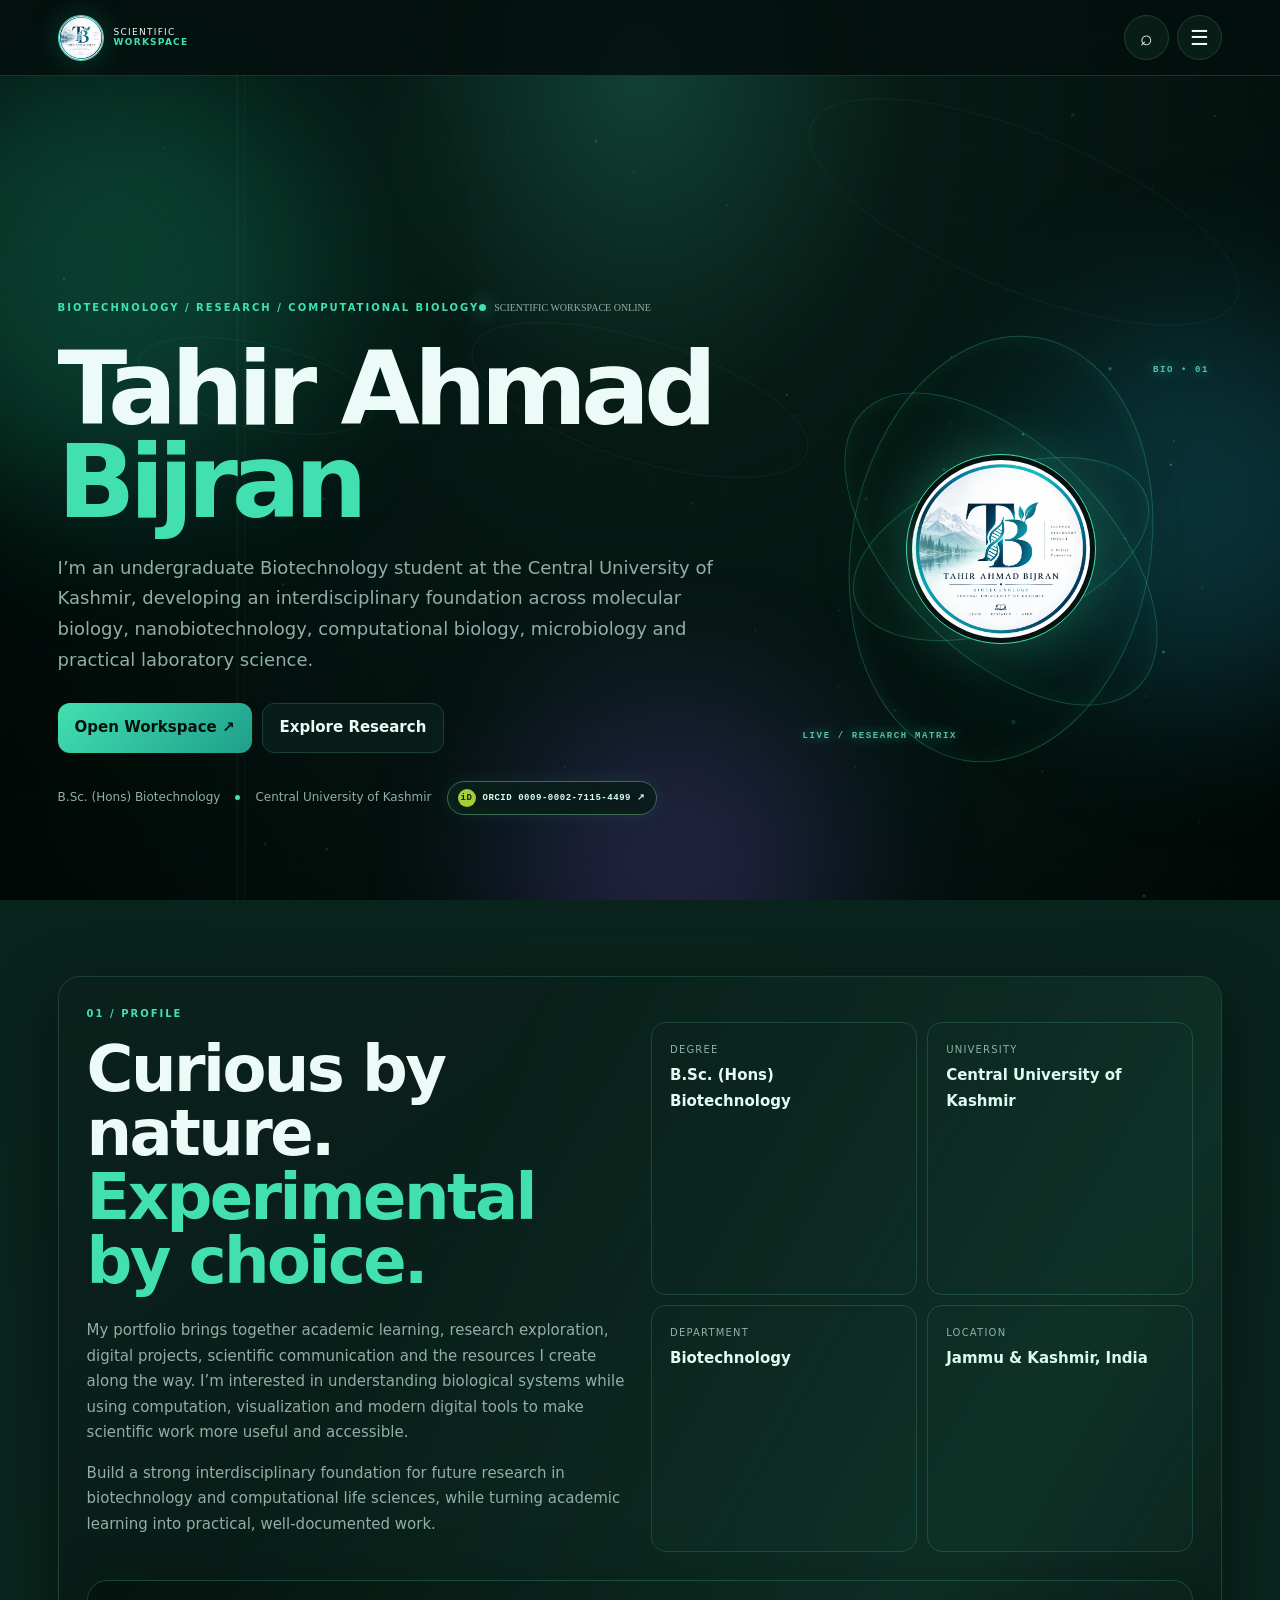
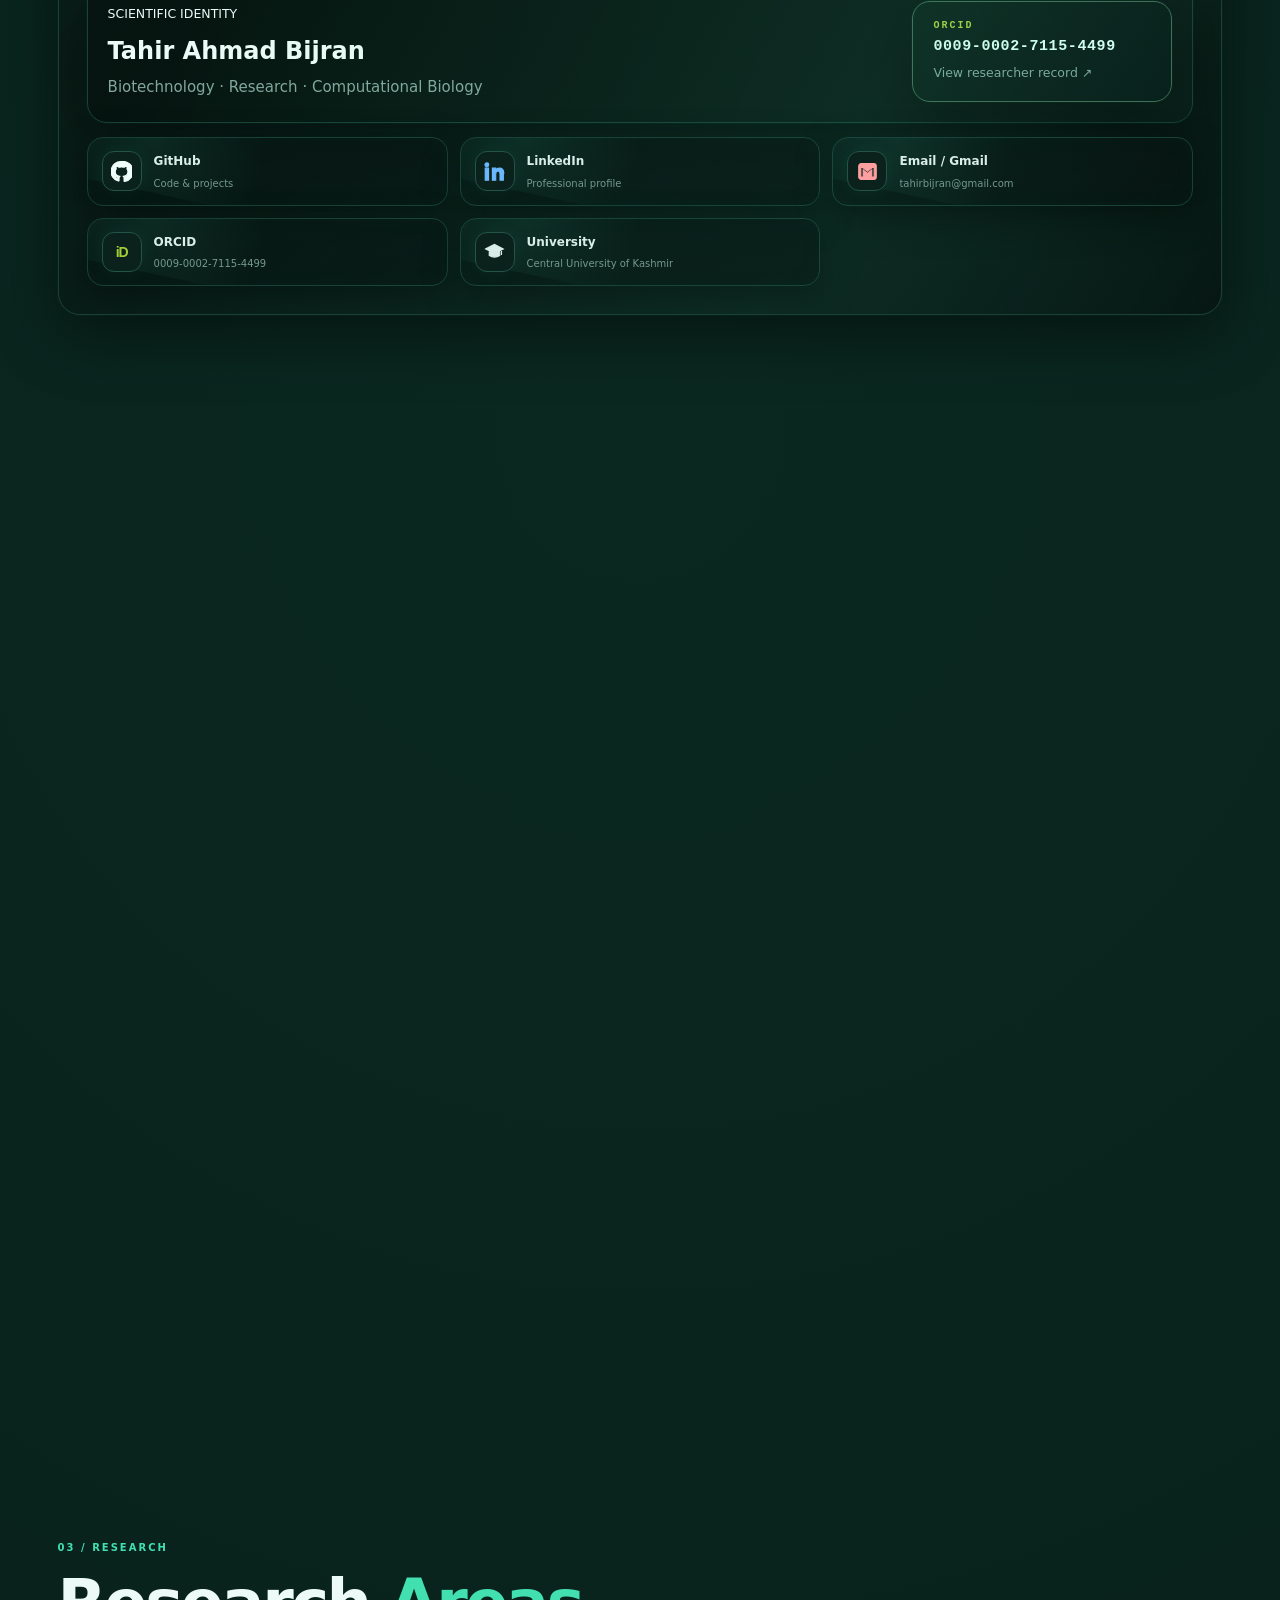
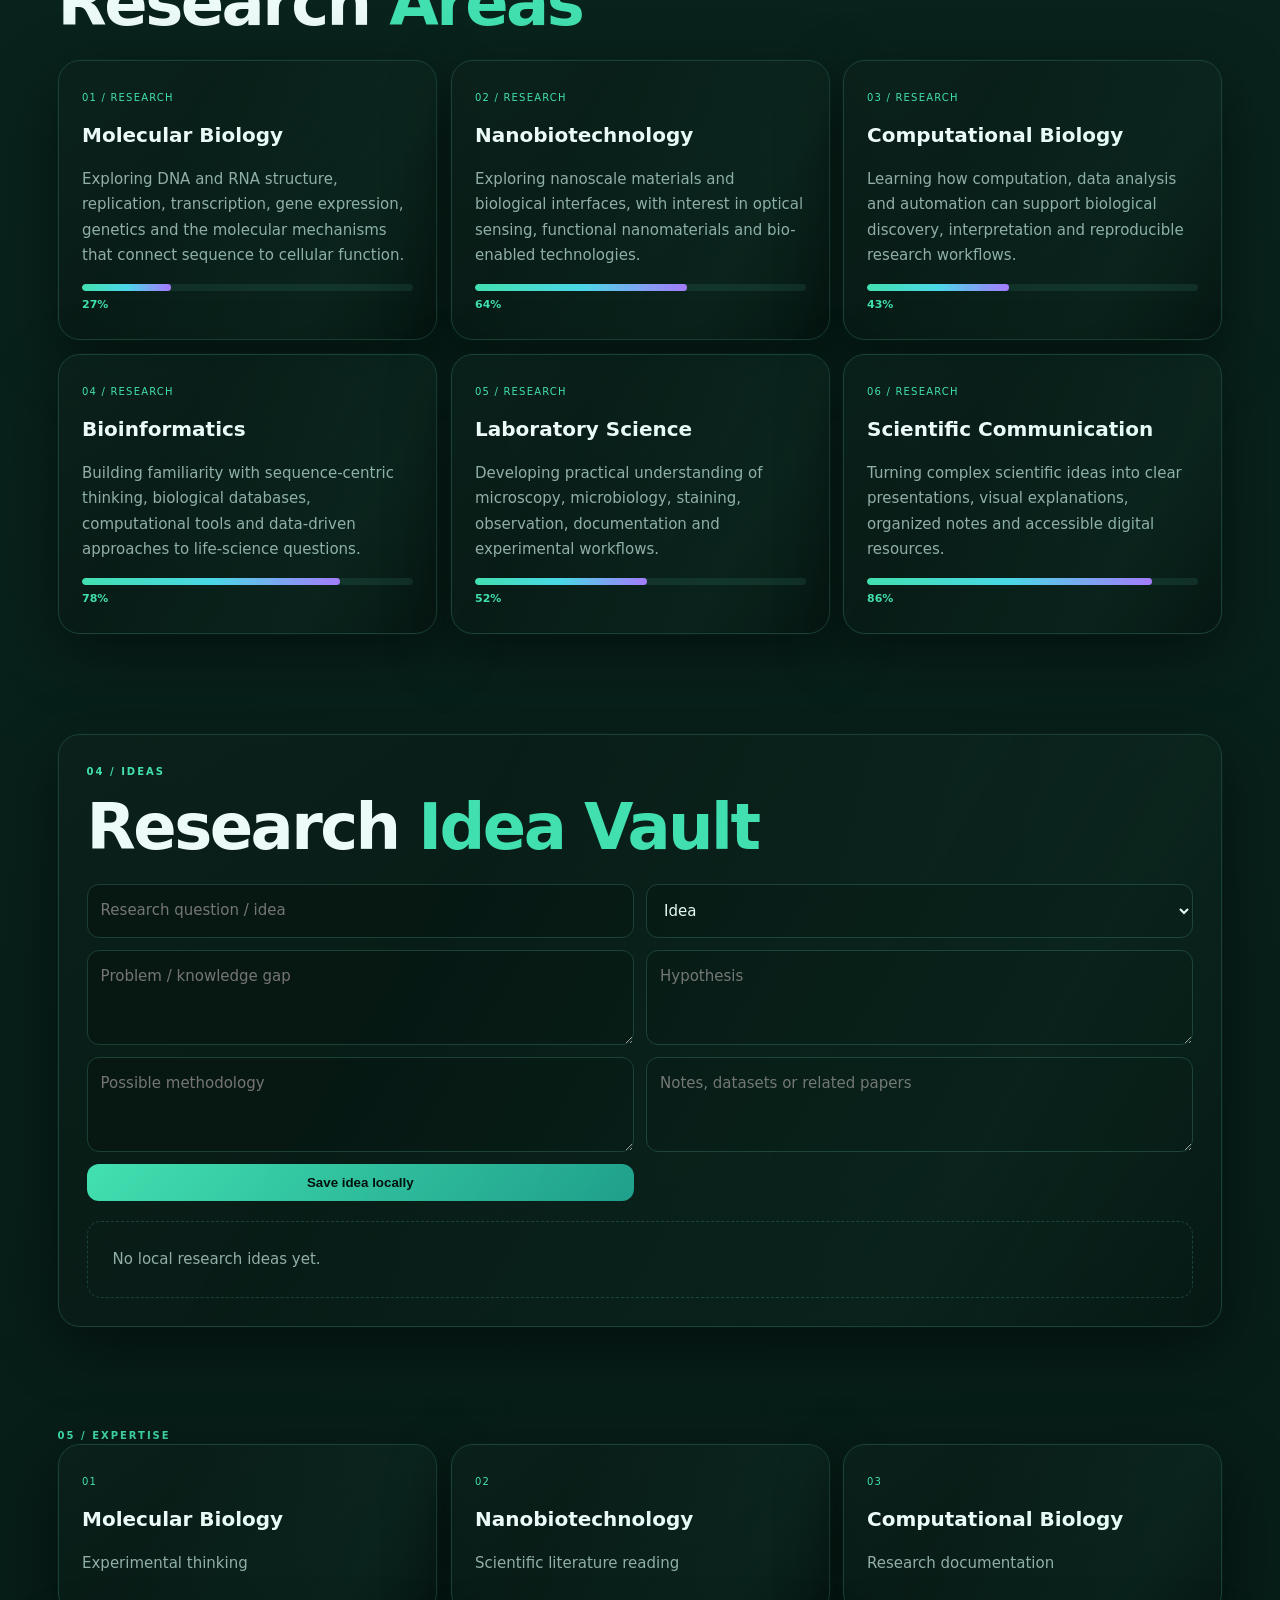
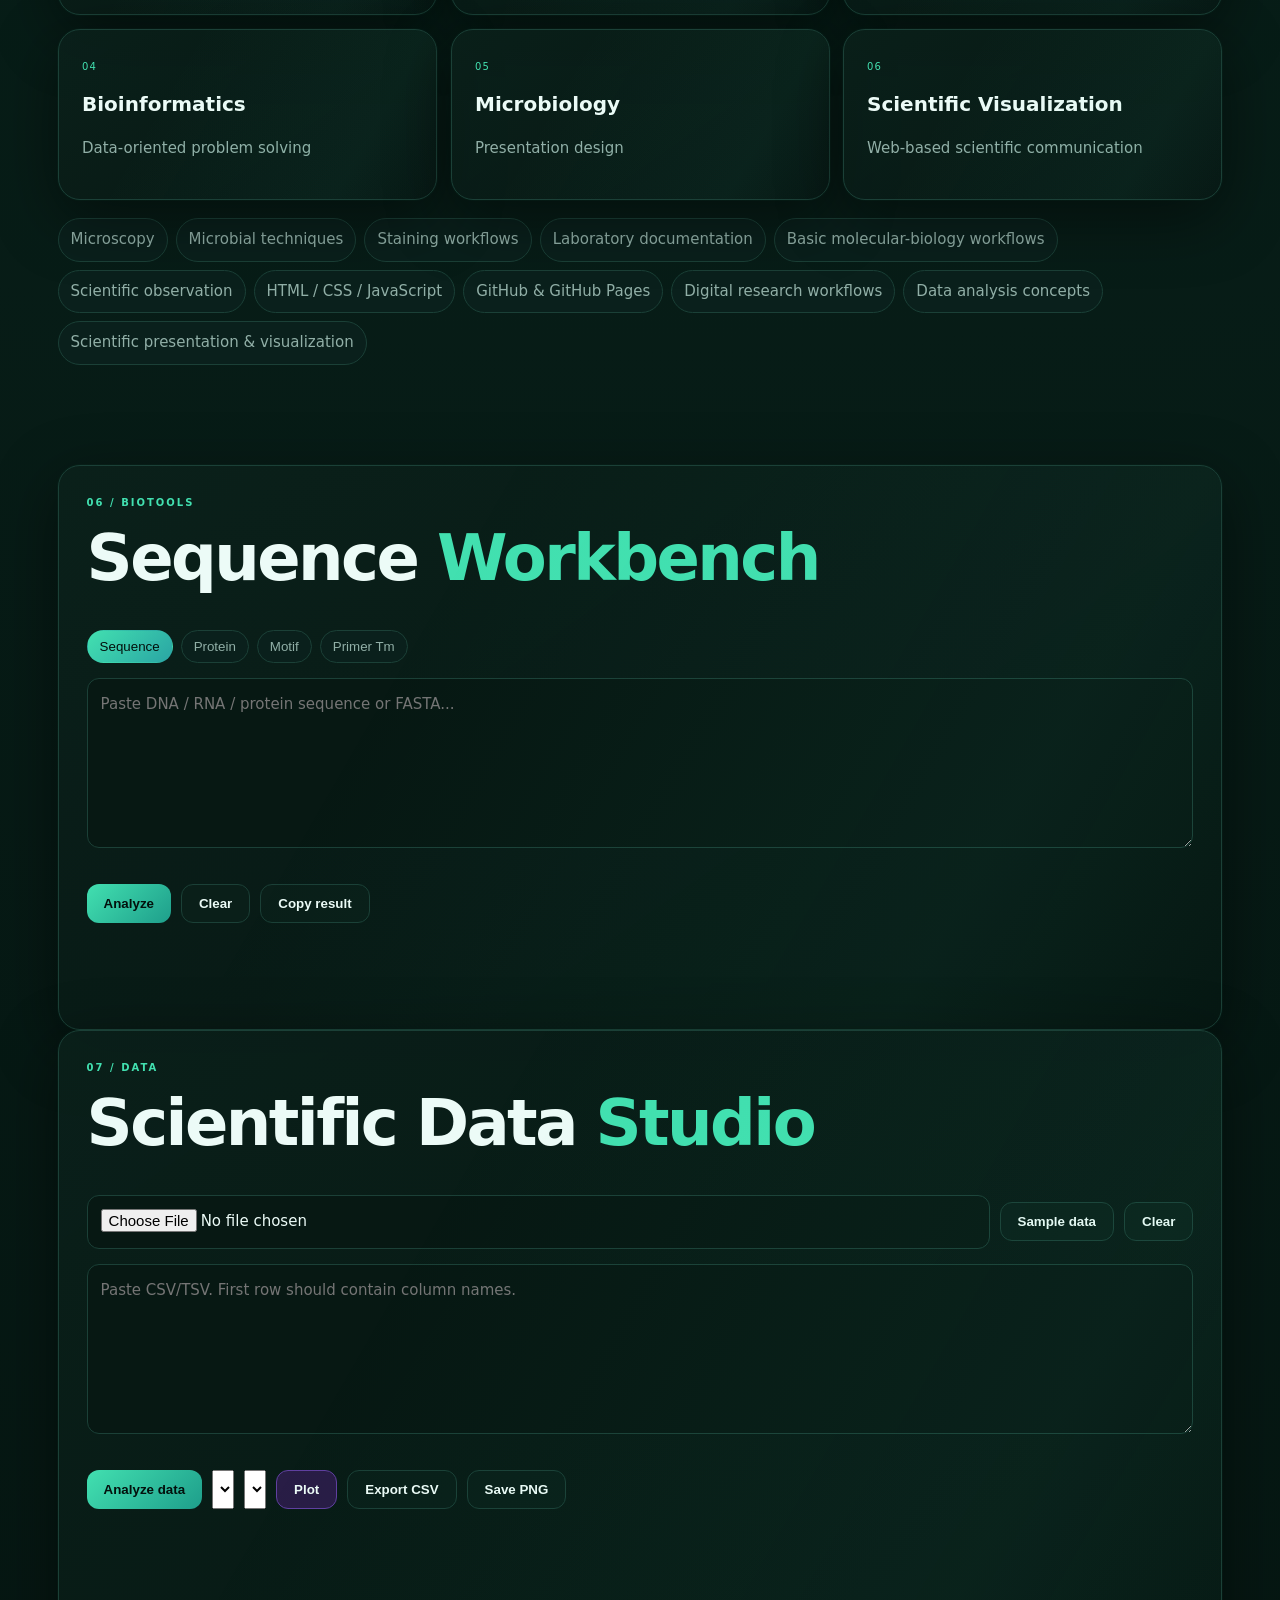
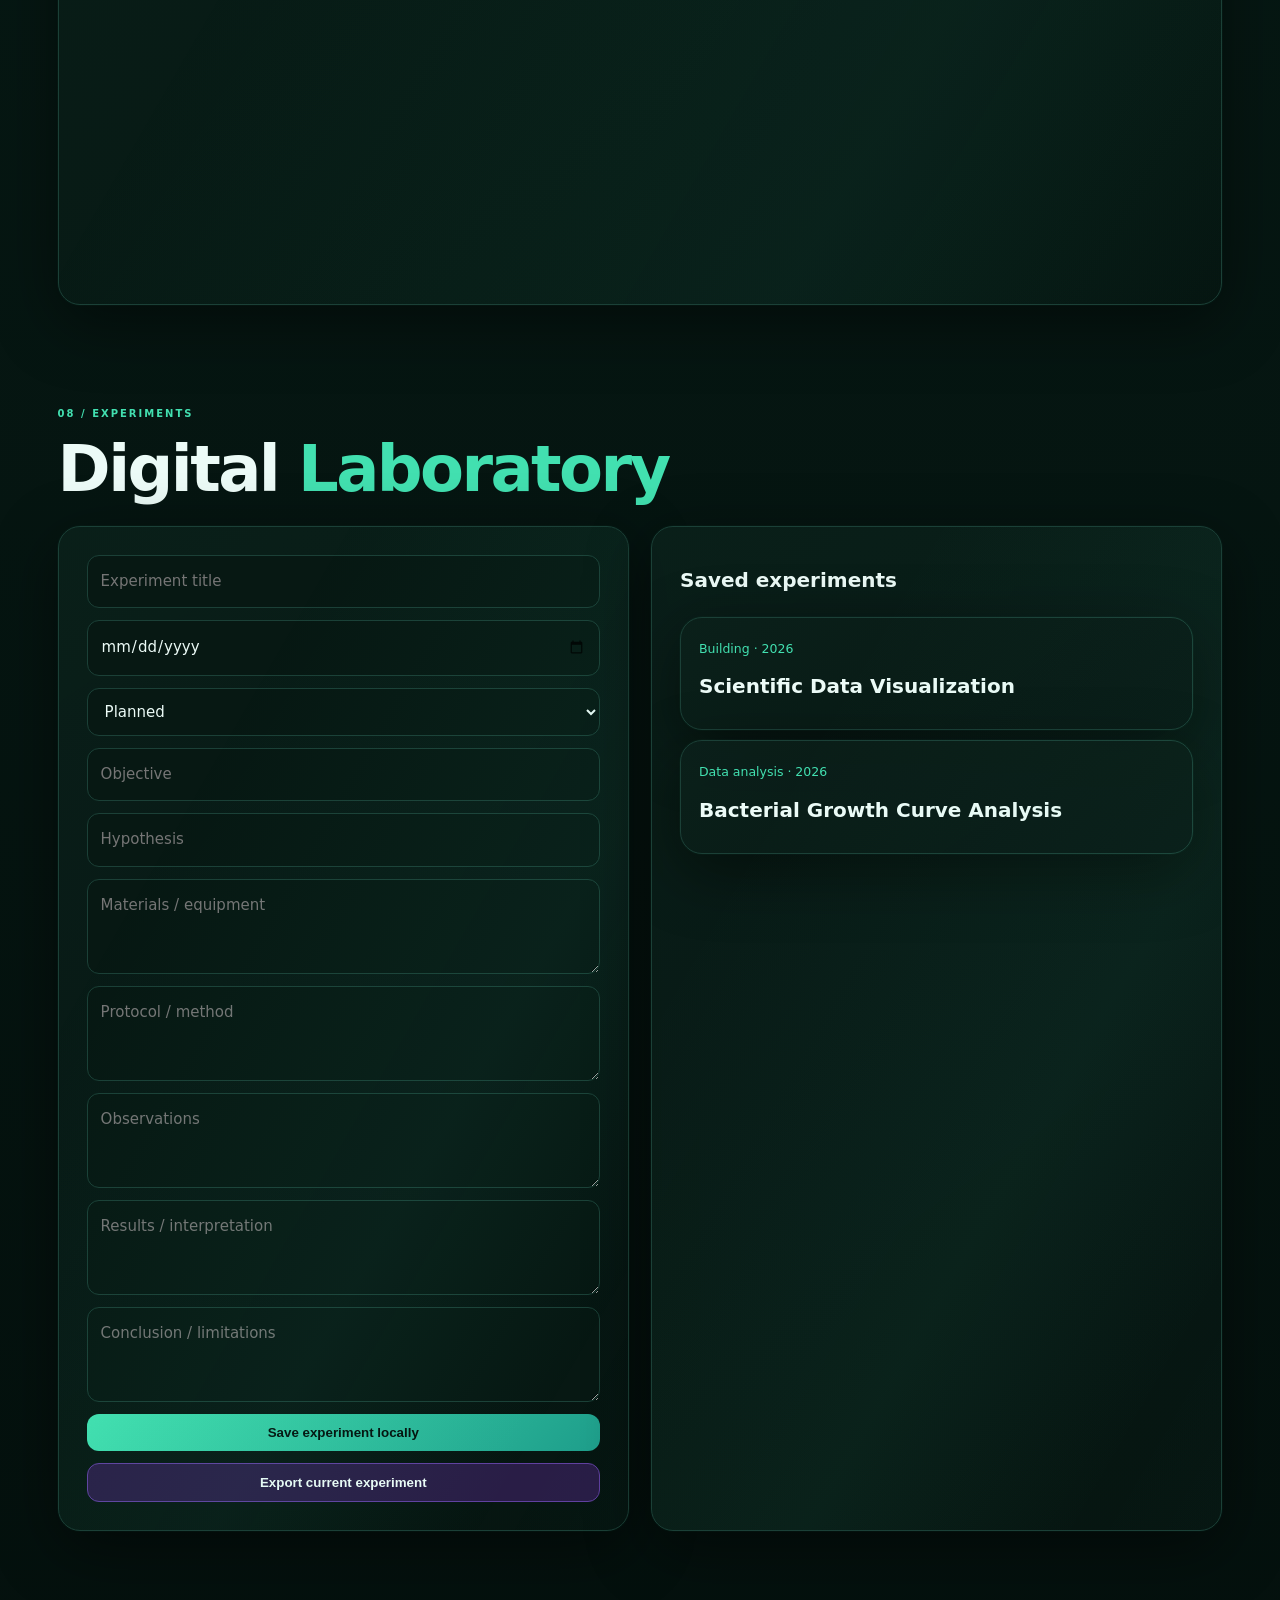
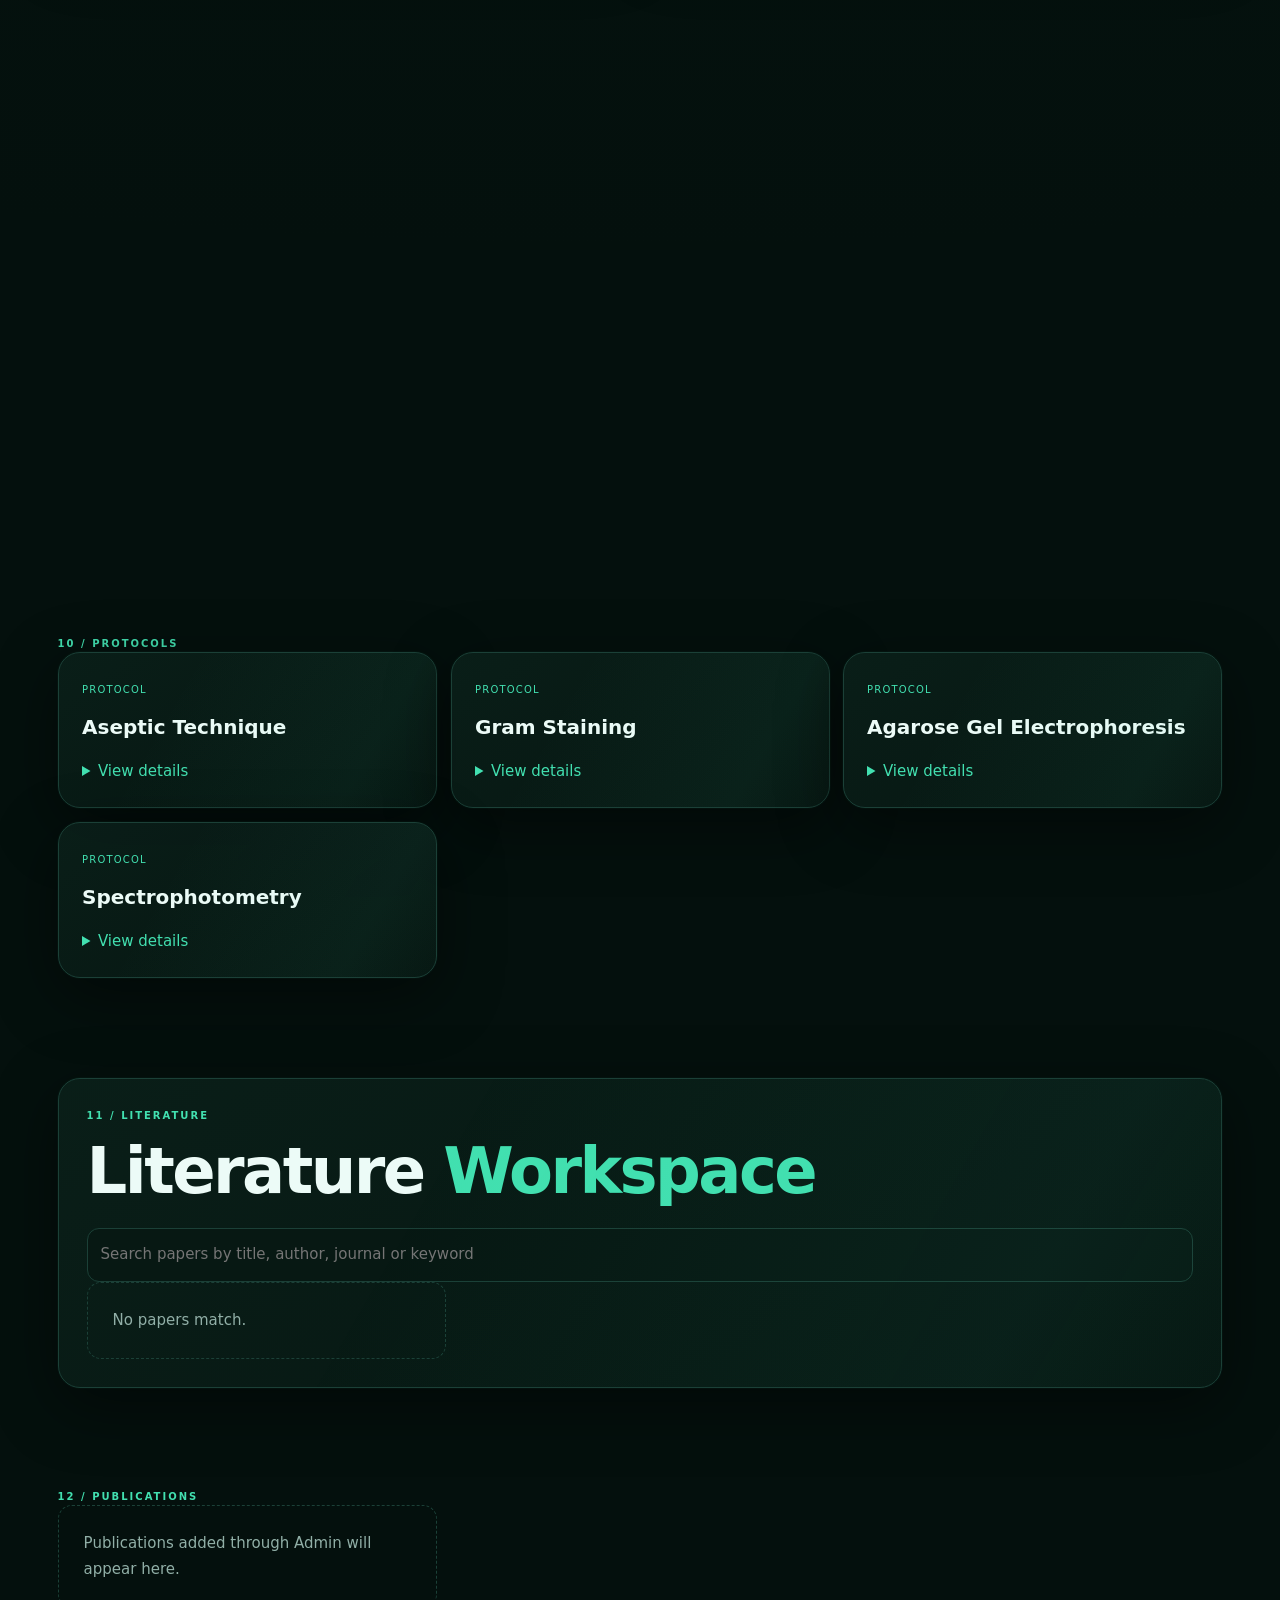
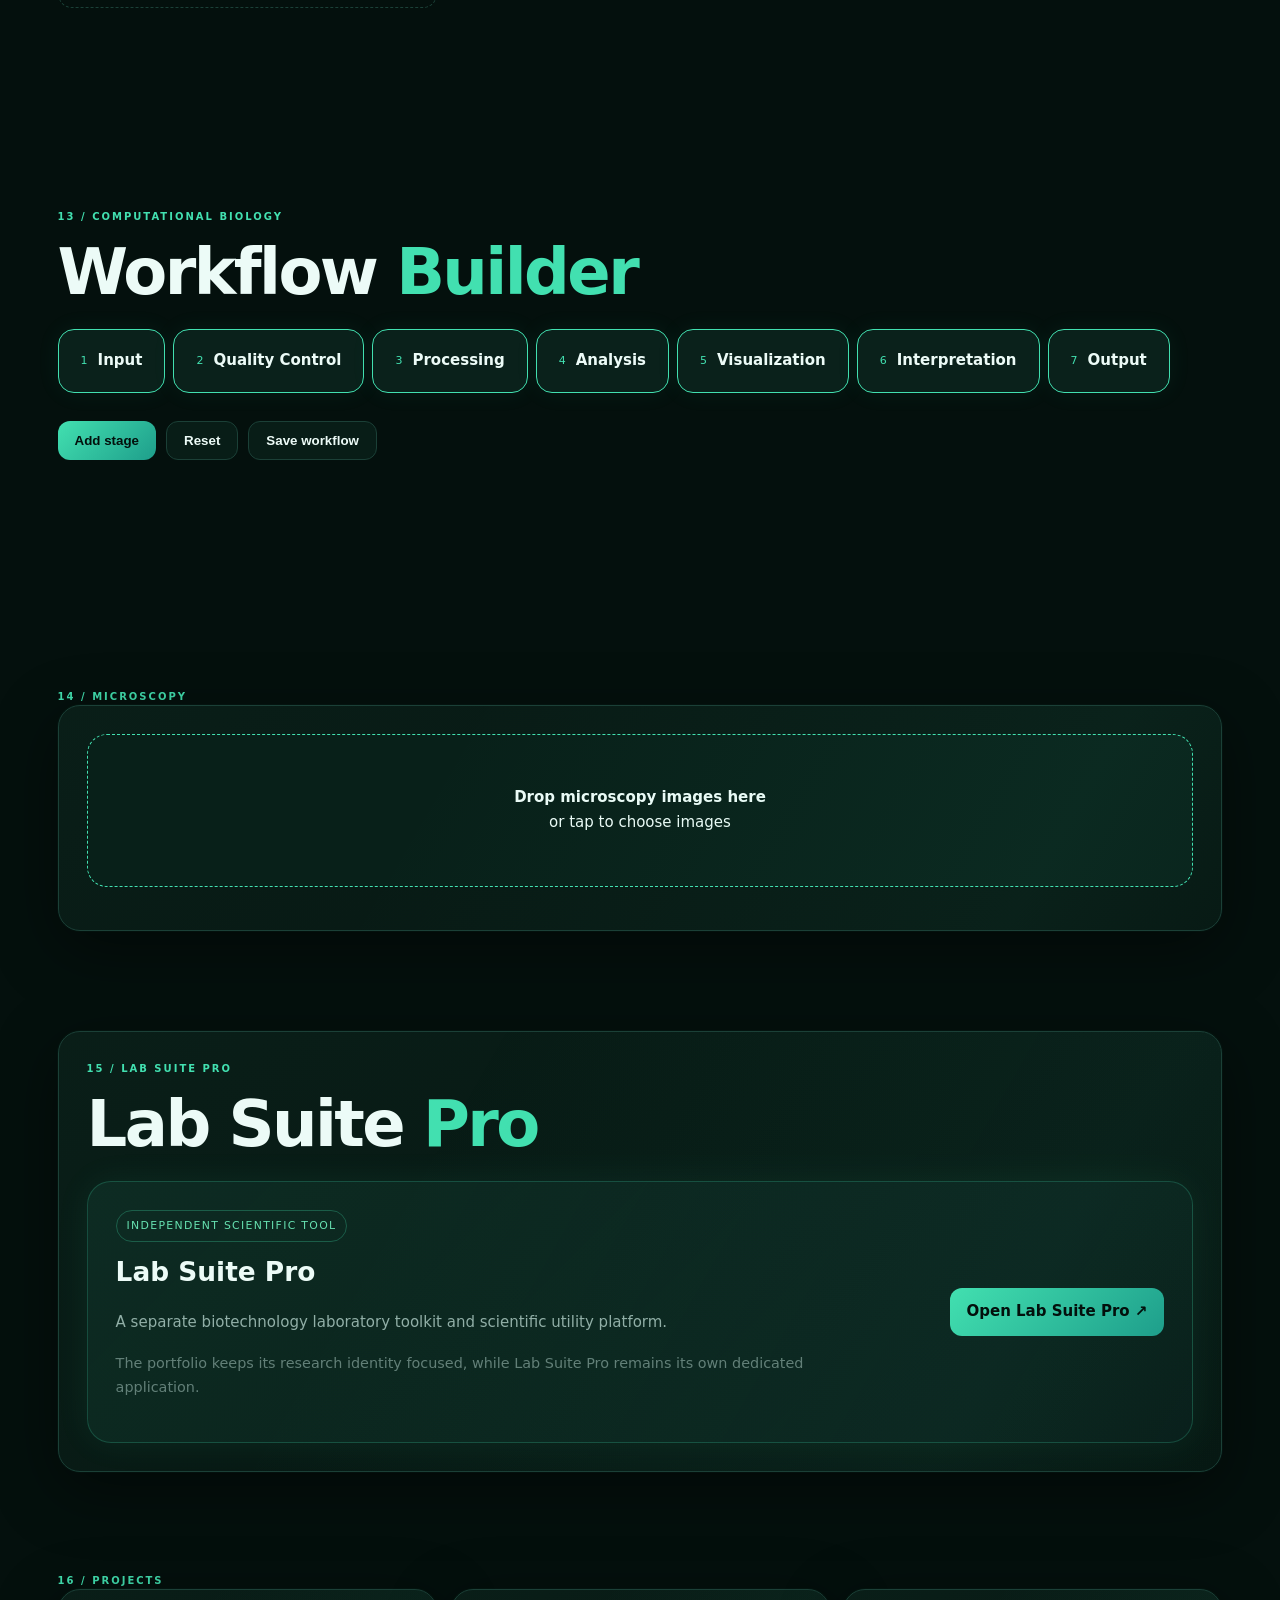
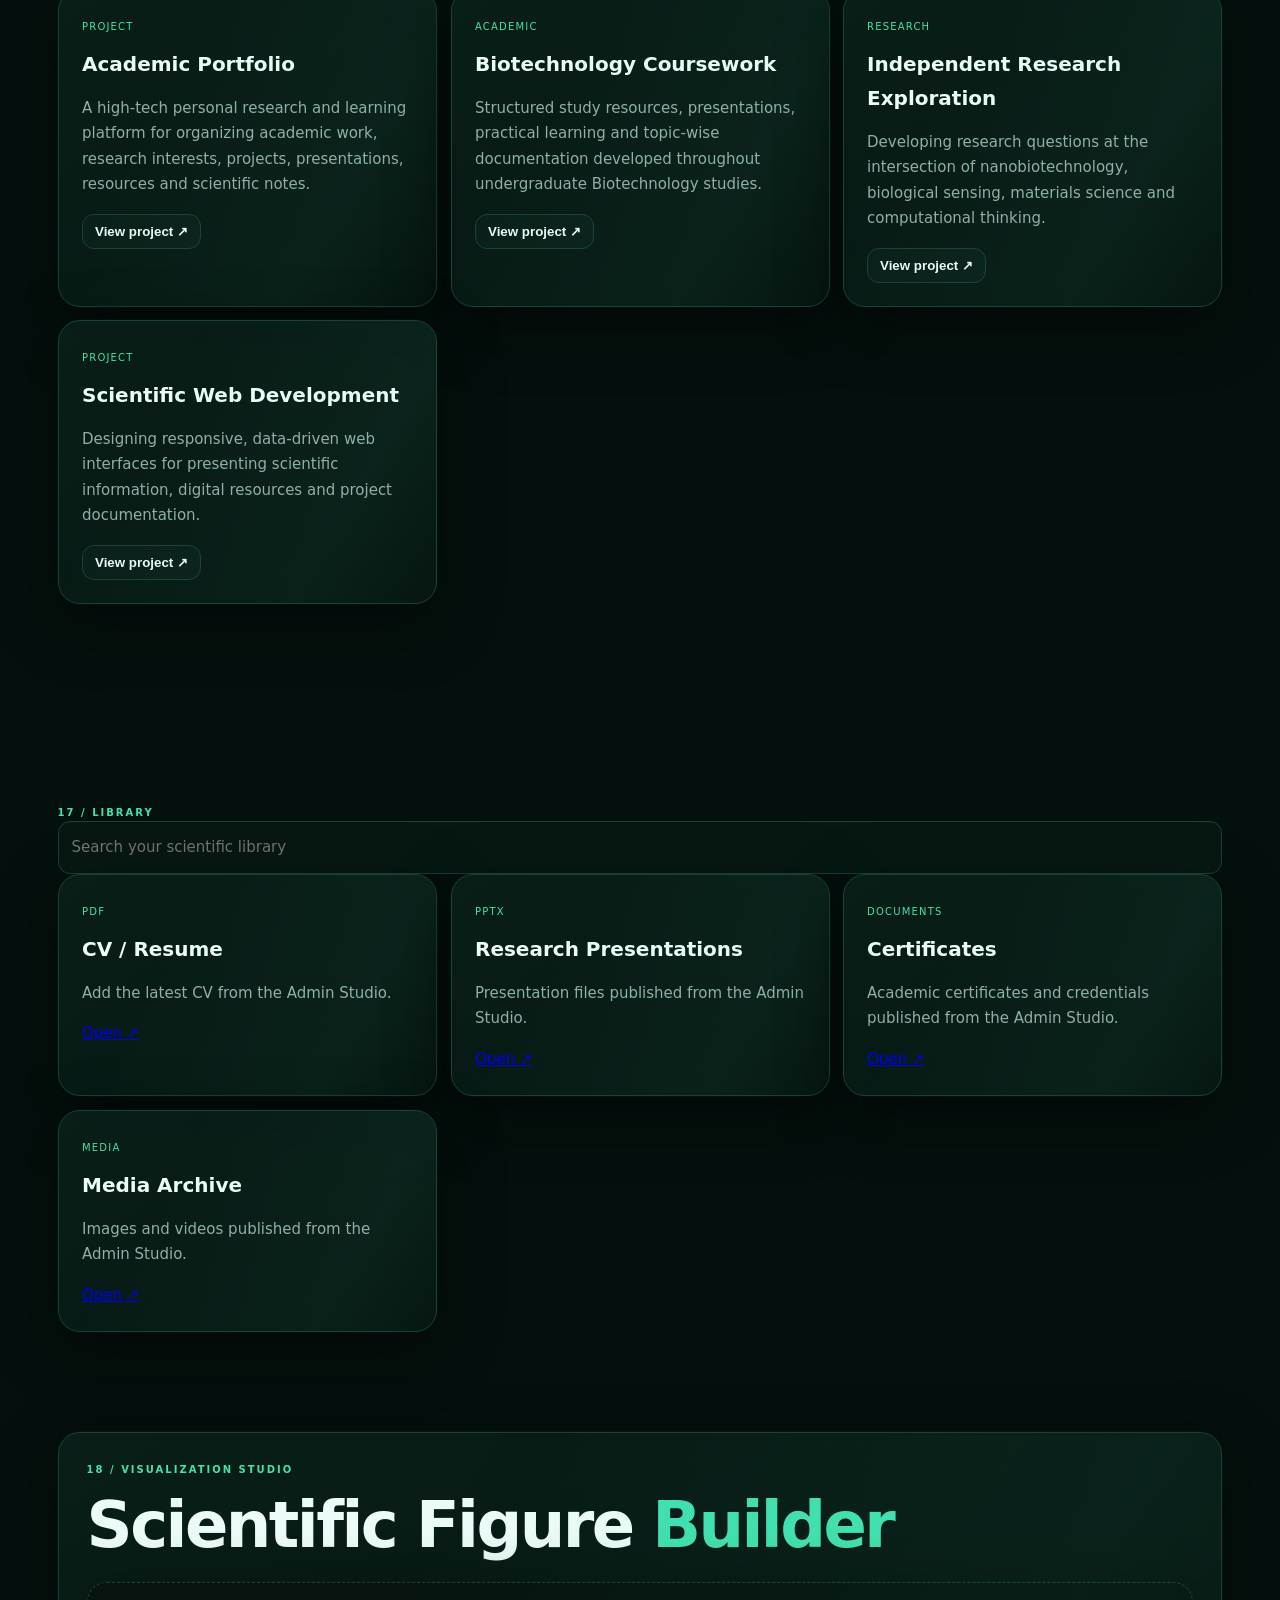
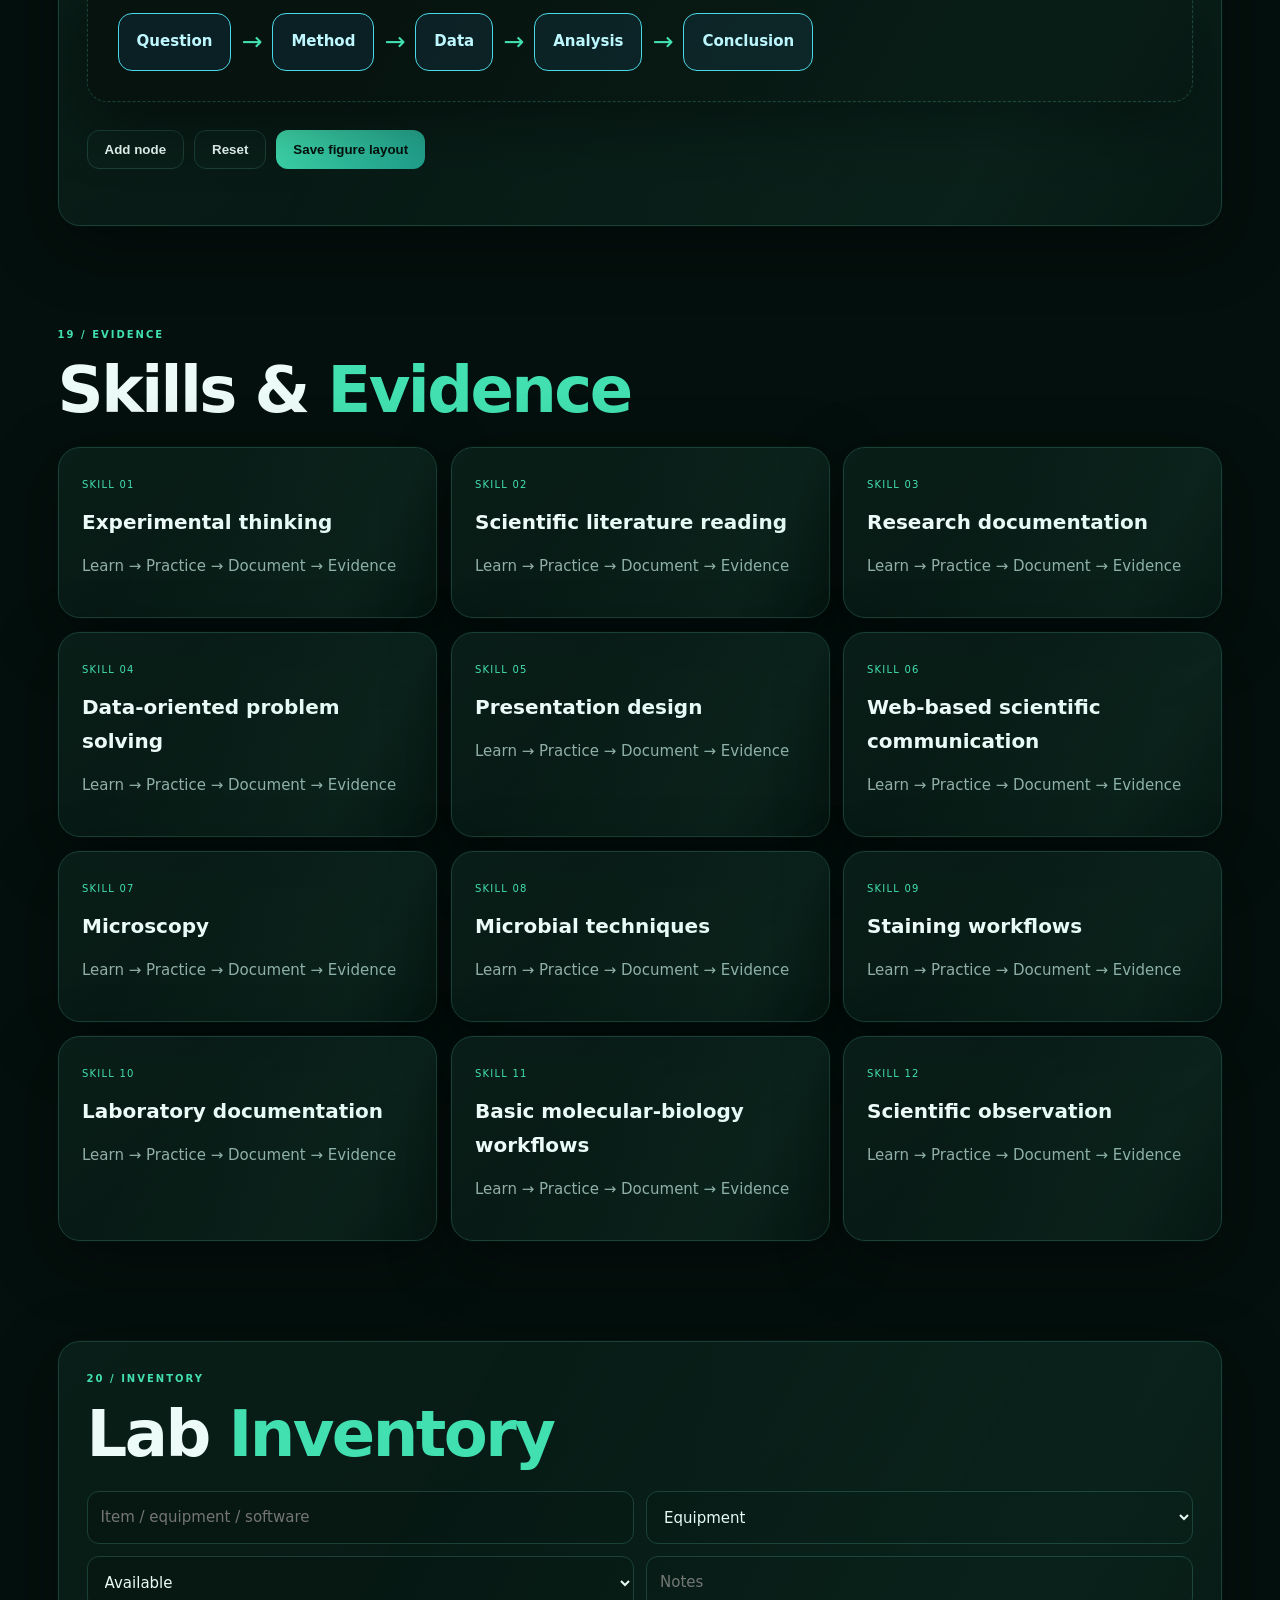
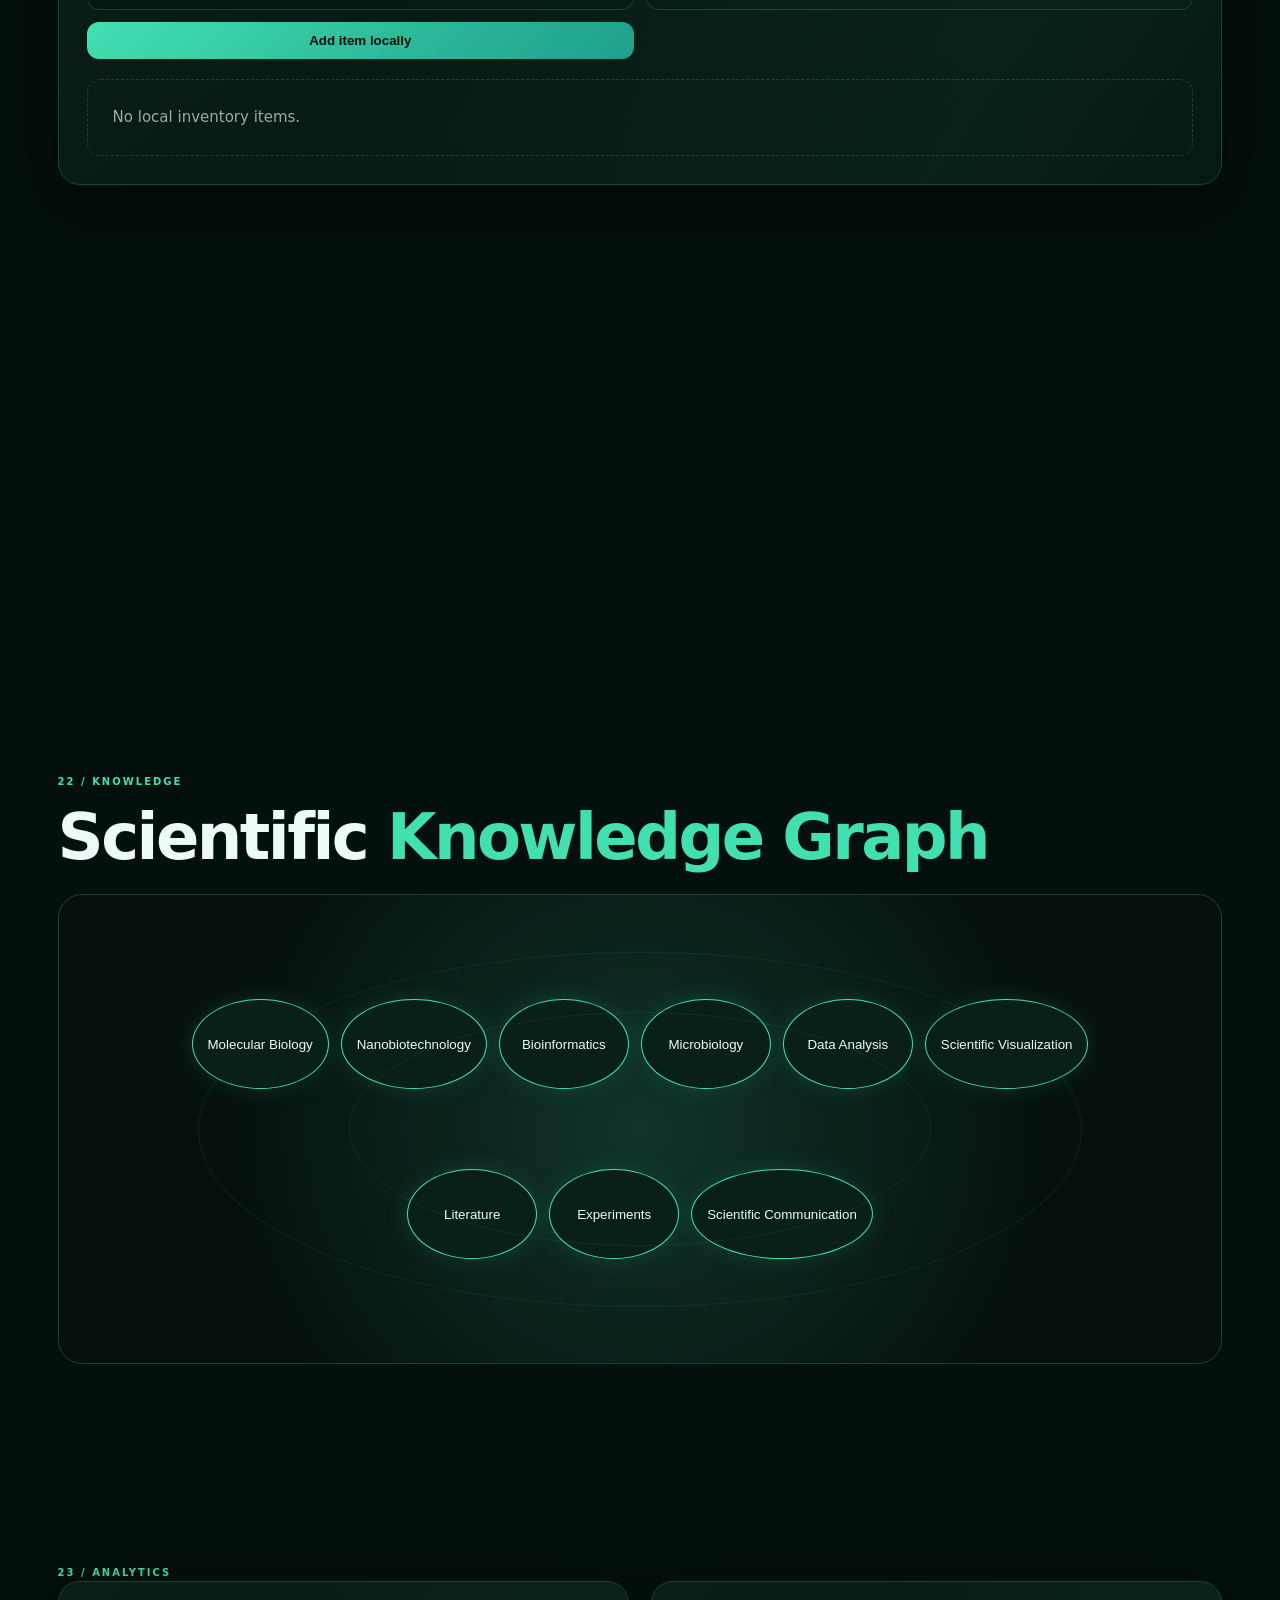
==== commit 131709dc: "Add files via upload" ====
--- a/index.html
+++ b/index.html
@@ -1,7 +1,7 @@
 <!doctype html><html lang="en"><head><meta charset="utf-8"><meta name="viewport" content="width=device-width,initial-scale=1,viewport-fit=cover"><meta name="theme-color" content="#06110f"><meta name="description" content="Tahir Ahmad Bijran — Scientific Workspace for biotechnology, research and computational biology."><link rel="manifest" href="pwa-manifest.json"><link rel="icon" href="assets/images/profile.jpg" type="image/jpeg"><title>Tahir Ahmad Bijran — Scientific Workspace</title><link rel="stylesheet" href="style.css"></head><body>
 <canvas id="globalScienceCanvas" aria-hidden="true"></canvas><div class="ambient"><i></i><i></i><i></i></div><div class="grid"></div>
 <header class="topbar"><a class="brand" href="#home"><img src="assets/images/profile.jpg" onerror="this.src='assets/images/profile-placeholder.svg'" alt="Tahir Ahmad Bijran"><span>SCIENTIFIC<br><b>WORKSPACE</b></span></a><div class="top-actions"><button id="searchBtn" class="round" title="Search">⌕</button><button id="menuBtn" class="round" title="Menu">☰</button></div></header>
-<div id="drawer" class="drawer-wrap" aria-hidden="true"><div id="drawerBack" class="drawer-back"></div><aside class="drawer"><div class="drawer-head"><span>SCIENTIFIC WORKSPACE</span><button id="drawerClose">×</button></div><div class="drawer-profile"><img src="assets/images/profile.jpg" onerror="this.src='assets/images/profile-placeholder.svg'" alt=""><div><b>Tahir Ahmad Bijran</b><small>Biotechnology • Research • Computational Biology</small></div></div><nav id="nav"></nav><div class="drawer-foot"><a href="https://orcid.org/0009-0002-7115-4499" target="_blank" rel="noopener">ORCID ↗</a><a href="https://github.com/BijranTahir" target="_blank" rel="noopener">GitHub ↗</a><a href="https://www.linkedin.com/in/tahir-ahmad-bijran-183389273" target="_blank" rel="noopener">LinkedIn ↗</a><a href="mailto:tahirbijran@cukashmir.edu.in">Email ↗</a></div></aside></div>
+<div id="drawer" class="drawer-wrap" aria-hidden="true"><div id="drawerBack" class="drawer-back"></div><aside class="drawer"><div class="drawer-head"><span>SCIENTIFIC WORKSPACE</span><button id="drawerClose">×</button></div><div class="drawer-profile"><img src="assets/images/profile.jpg" onerror="this.src='assets/images/profile-placeholder.svg'" alt=""><div><b>Tahir Ahmad Bijran</b><small>Biotechnology • Research • Computational Biology</small></div></div><nav id="nav"></nav><div class="drawer-foot"><a class="lab-suite-drawer-link" href="https://bijrantahir.github.io/LabSuitePro/" target="_blank" rel="noopener">Lab Suite Pro ↗</a><a href="https://orcid.org/0009-0002-7115-4499" target="_blank" rel="noopener">ORCID ↗</a><a href="https://github.com/BijranTahir" target="_blank" rel="noopener">GitHub ↗</a><a href="https://www.linkedin.com/in/tahir-ahmad-bijran-183389273" target="_blank" rel="noopener">LinkedIn ↗</a><a href="mailto:tahirbijran@cukashmir.edu.in">Email ↗</a></div></aside></div>
 <main>
 <section id="home" class="hero section"><div><span class="eyebrow">BIOTECHNOLOGY / RESEARCH / COMPUTATIONAL BIOLOGY</span><div class="live"><i></i> SCIENTIFIC WORKSPACE ONLINE</div><h1>Tahir Ahmad <em>Bijran</em></h1><p id="heroBio">A scientific workspace for biotechnology, research, computational biology and practical laboratory learning.</p><div class="actions"><a class="btn primary" href="#dashboard">Open Workspace ↗</a><a class="btn" href="#research">Explore Research</a></div><div class="identity"><span id="degree">B.Sc. (Hons) Biotechnology</span><b></b><span>Central University of Kashmir</span><a class="orcid-chip" href="https://orcid.org/0009-0002-7115-4499" target="_blank" rel="noopener"><i>iD</i> ORCID 0009-0002-7115-4499 ↗</a></div></div><div class="hero-core"><canvas id="scienceCanvas" aria-hidden="true"></canvas><div class="hud-label hud-top">BIO • 01</div><div class="hud-label hud-bottom">LIVE / RESEARCH MATRIX</div><div class="orbit a"></div><div class="orbit b"></div><div class="orbit c"></div><div class="core"><img src="assets/images/profile.jpg" onerror="this.src='assets/images/profile-placeholder.svg'" alt="Tahir Ahmad Bijran"></div></div></section>
 
@@ -19,24 +19,17 @@
 
 <section id="experiments" class="section"><div class="kicker">08 / EXPERIMENTS</div><div class="section-title"><h2>Digital <em>Laboratory</em></h2></div><div class="grid2"><form id="expForm" class="panel form"><input name="title" required placeholder="Experiment title"><input name="date" type="date"><select name="status"><option>Planned</option><option>Running</option><option>Analyzing</option><option>Completed</option><option>Archived</option></select><input name="objective" placeholder="Objective"><input name="hypothesis" placeholder="Hypothesis"><textarea name="materials" placeholder="Materials / equipment"></textarea><textarea name="method" placeholder="Protocol / method"></textarea><textarea name="observations" placeholder="Observations"></textarea><textarea name="results" placeholder="Results / interpretation"></textarea><textarea name="conclusion" placeholder="Conclusion / limitations"></textarea><button class="btn primary">Save experiment locally</button><button type="button" class="btn" id="exportExp">Export current experiment</button></form><div class="panel"><h3>Saved experiments</h3><div id="expList" class="list"></div></div></div></section>
 
-<section id="notebook" class="section panel"><div class="kicker">09 / NOTEBOOK</div><div class="section-title"><h2>Digital Lab <em>Notebook</em></h2></div><form id="noteForm" class="form grid2"><input name="title" required placeholder="Entry title"><select name="type"><option>Lab note</option><option>Observation</option><option>Calculation</option><option>Literature note</option><option>Idea</option><option>Meeting note</option></select><input name="date" type="date"><input name="tags" placeholder="Tags"><textarea name="body" placeholder="Write your scientific note..."></textarea><button class="btn primary">Save note locally</button></form><div id="notesList" class="list"></div></section>
+<section id="notebook" class="section panel"><div class="kicker">09 / NOTEBOOK</div><div class="section-title"><h2>Digital Lab <em>Notebook</em></h2></div><form id="noteForm" class="form grid2"><input name="title" required placeholder="Entry title"><select name="type"><option>Lab note</option><option>Observation</option><option>Literature note</option><option>Idea</option><option>Meeting note</option></select><input name="date" type="date"><input name="tags" placeholder="Tags"><textarea name="body" placeholder="Write your scientific note..."></textarea><button class="btn primary">Save note locally</button></form><div id="notesList" class="list"></div></section>
 
 <section id="protocols" class="section"><div class="kicker">10 / PROTOCOLS</div><div id="protocolGrid" class="cards"></div></section>
 <section id="literature" class="section panel"><div class="kicker">11 / LITERATURE</div><div class="section-title"><h2>Literature <em>Workspace</em></h2></div><input id="paperSearch" class="search-input" placeholder="Search papers by title, author, journal or keyword"><div id="paperGrid" class="cards"></div></section>
 <section id="publications" class="section"><div class="kicker">12 / PUBLICATIONS</div><div id="pubGrid" class="cards"></div></section>
 
-<section id="calculators" class="section panel"><div class="kicker">13 / CALCULATORS</div><div class="section-title"><h2>Scientific <em>Calculator Suite</em></h2></div><div class="calc-grid">
-<div class="calc"><h3>Dilution</h3><input id="c1" type="number" placeholder="C1"><input id="v2" type="number" placeholder="V2"><input id="c2" type="number" placeholder="C2"><button class="btn primary" data-calc="dilution">Calculate V1</button><output id="o1"></output></div>
-<div class="calc"><h3>Molarity</h3><input id="mol" type="number" placeholder="moles"><input id="lit" type="number" placeholder="litres"><button class="btn primary" data-calc="molarity">Calculate</button><output id="o2"></output></div>
-<div class="calc"><h3>RCF ↔ RPM</h3><input id="rpm" type="number" placeholder="RPM"><input id="radius" type="number" placeholder="radius (cm)"><button class="btn primary" data-calc="rcf">Calculate RCF</button><output id="o3"></output></div>
-<div class="calc"><h3>Beer–Lambert</h3><input id="absorb" type="number" placeholder="Absorbance"><input id="epsilon" type="number" placeholder="ε"><input id="path" type="number" value="1" placeholder="Path length"><button class="btn primary" data-calc="beer">Calculate concentration</button><output id="o4"></output></div>
-<div class="calc"><h3>Growth</h3><input id="n0" type="number" placeholder="Initial value"><input id="nt" type="number" placeholder="Final value"><input id="gt" type="number" placeholder="Time"><button class="btn primary" data-calc="growth">Doubling time</button><output id="o5"></output></div>
-<div class="calc"><h3>CFU/mL</h3><input id="colonies" type="number" placeholder="Colonies"><input id="dilution" type="number" placeholder="Dilution factor"><input id="vol" type="number" placeholder="Volume plated (mL)"><button class="btn primary" data-calc="cfu">Calculate</button><output id="o6"></output></div>
-</div></section>
+<section id="workflow" class="section"><div class="kicker">13 / COMPUTATIONAL BIOLOGY</div><div class="section-title"><h2>Workflow <em>Builder</em></h2></div><div class="workflow" id="workflowNodes"></div><div class="tool-actions"><button class="btn primary" id="addNode">Add stage</button><button class="btn" id="resetWorkflow">Reset</button><button class="btn" id="saveWorkflow">Save workflow</button></div></section>
 
-<section id="workflow" class="section"><div class="kicker">14 / COMPUTATIONAL BIOLOGY</div><div class="section-title"><h2>Workflow <em>Builder</em></h2></div><div class="workflow" id="workflowNodes"></div><div class="tool-actions"><button class="btn primary" id="addNode">Add stage</button><button class="btn" id="resetWorkflow">Reset</button><button class="btn" id="saveWorkflow">Save workflow</button></div></section>
+<section id="microscopy" class="section"><div class="kicker">14 / MICROSCOPY</div><div class="panel"><div class="dropzone" id="microDrop"><input type="file" id="microFiles" accept="image/*" multiple><b>Drop microscopy images here</b><span>or tap to choose images</span></div><div id="microGrid" class="media-grid"></div></div></section>
 
-<section id="microscopy" class="section"><div class="kicker">15 / MICROSCOPY</div><div class="panel"><div class="dropzone" id="microDrop"><input type="file" id="microFiles" accept="image/*" multiple><b>Drop microscopy images here</b><span>or tap to choose images</span></div><div id="microGrid" class="media-grid"></div></div></section>
+<section id="lab-suite-pro" class="section panel external-product-section"><div class="kicker">15 / LAB SUITE PRO</div><div class="section-title"><h2>Lab Suite <em>Pro</em></h2></div><div class="external-tool-card"><div><span class="tool-badge">INDEPENDENT SCIENTIFIC TOOL</span><h3>Lab Suite Pro</h3><p>A separate biotechnology laboratory toolkit and scientific utility platform.</p><p class="muted">The portfolio keeps its research identity focused, while Lab Suite Pro remains its own dedicated application.</p></div><a class="btn primary lab-suite-link" href="https://bijrantahir.github.io/LabSuitePro/" target="_blank" rel="noopener">Open Lab Suite Pro ↗</a></div></section>
 <section id="projects" class="section"><div class="kicker">16 / PROJECTS</div><div id="projectGrid" class="cards"></div></section>
 <section id="library" class="section"><div class="kicker">17 / LIBRARY</div><input id="librarySearch" class="search-input" placeholder="Search your scientific library"><div id="libraryGrid" class="cards"></div></section>
 <section id="visualization" class="section panel"><div class="kicker">18 / VISUALIZATION STUDIO</div><div class="section-title"><h2>Scientific Figure <em>Builder</em></h2></div><div class="viz-board" id="vizBoard"><div class="viz-node">Question</div><div class="arrow">→</div><div class="viz-node">Method</div><div class="arrow">→</div><div class="viz-node">Data</div><div class="arrow">→</div><div class="viz-node">Analysis</div><div class="arrow">→</div><div class="viz-node">Conclusion</div></div><div class="tool-actions"><button class="btn" id="addViz">Add node</button><button class="btn" id="clearViz">Reset</button><button class="btn primary" id="saveViz">Save figure layout</button></div></section>
@@ -46,7 +39,7 @@
 <section id="knowledge" class="section"><div class="kicker">22 / KNOWLEDGE</div><div class="section-title"><h2>Scientific <em>Knowledge Graph</em></h2></div><div id="knowledgeGraph" class="knowledge"></div></section>
 <section id="analytics" class="section"><div class="kicker">23 / ANALYTICS</div><div class="grid2"><div class="panel"><h3>Workspace statistics</h3><div id="analyticsStats"></div></div><div class="panel"><h3>Research activity</h3><div class="bar-chart" id="activityChart"></div></div></div></section>
 <section id="cv" class="section panel"><div class="kicker">24 / ACADEMIC CV</div><div class="section-title"><h2>Academic <em>Profile</em></h2><button class="btn" id="printCV">Print / Save PDF</button></div><div id="cvBody"></div></section>
-<section id="docs" class="section"><div class="kicker">25 / DOCUMENTATION</div><div class="cards"><article class="card"><h3>Research provenance</h3><p>Connect projects to datasets, protocols, analyses, figures, code and outputs. Record versions, dates and sources so work can be followed and reproduced.</p></article><article class="card"><h3>Scientific Workspace Guide</h3><p>Use the menu to navigate research, experiments, BioTools, data analysis, literature, protocols and documentation.</p></article><article class="card"><h3>Scientific calculation notes</h3><p>All browser calculators are intended as educational/research utilities. Verify critical calculations independently before laboratory use.</p></article><article class="card"><h3>Reproducibility</h3><p>Record dataset sources, parameters, software versions and analysis decisions for computational work.</p></article></div></section>
+<section id="docs" class="section"><div class="kicker">25 / DOCUMENTATION</div><div class="cards"><article class="card"><h3>Research provenance</h3><p>Connect projects to datasets, protocols, analyses, figures, code and outputs. Record versions, dates and sources so work can be followed and reproduced.</p></article><article class="card"><h3>Scientific Workspace Guide</h3><p>Use the menu to navigate research, experiments, BioTools, data analysis, literature, protocols and documentation.</p></article><article class="card"><h3>Reproducibility</h3><p>Record dataset sources, parameters, software versions and analysis decisions for computational work.</p></article></div></section>
 <section id="changelog" class="section"><div class="kicker">26 / CHANGELOG</div><div id="changeList" class="timeline"></div></section>
 <section id="journey" class="section"><div class="kicker">27 / JOURNEY</div><div id="timeline" class="timeline"></div></section>
 <section id="collaborate" class="section panel"><div class="kicker">28 / COLLABORATION</div><h2>Build something <em>scientific.</em></h2><p>For academic collaboration, project discussion or scientific web development.</p><a class="btn primary" href="mailto:tahirbijran@cukashmir.edu.in?subject=Scientific%20Workspace%20Collaboration">Start a conversation ↗</a></section>
--- a/style.css
+++ b/style.css
@@ -114,3 +114,12 @@
 .card,.panel,.calc,.list-item,.metric,.knowledge-node,.workflow .wf-node,.btn,.mini,.orcid-chip,.orcid-card{backface-visibility:hidden}
 @media(max-width:900px){#globalScienceCanvas{opacity:.42}.ambient i{opacity:.16}.card:before,.panel:before,.calc:before,.list-item:before,.metric:before,.contact-grid a:before,.viz-board:before{animation-duration:14s}}
 @media(max-width:560px){#globalScienceCanvas{opacity:.30}.grid{animation-duration:45s}.workflow .wf-node,.knowledge-node,.viz-node{animation-duration:7s}}
+
+/* Lab Suite Pro — deliberately presented as a separate application */
+.external-product-section .external-tool-card{display:flex;align-items:center;justify-content:space-between;gap:28px;padding:28px;border:1px solid rgba(66,224,176,.22);border-radius:24px;background:linear-gradient(135deg,rgba(66,224,176,.08),rgba(75,216,232,.035));box-shadow:0 0 35px rgba(66,224,176,.07);position:relative;overflow:hidden}
+.external-product-section .external-tool-card:before{content:"";position:absolute;inset:-1px;background:linear-gradient(110deg,transparent 20%,rgba(75,216,232,.12) 50%,transparent 80%);transform:translateX(-100%);animation:labSuiteSheen 6s ease-in-out infinite;pointer-events:none}
+.external-tool-card>*{position:relative;z-index:1}.tool-badge{display:inline-flex;padding:6px 10px;border-radius:999px;border:1px solid rgba(66,224,176,.28);font-size:.68rem;letter-spacing:.12em;color:#66e0b0}.external-tool-card h3{font-size:1.65rem;margin:.5rem 0}.external-tool-card p{max-width:700px}.external-tool-card .muted{opacity:.65;font-size:.9rem}.lab-suite-link{white-space:nowrap}
+.lab-suite-drawer-link{border-color:rgba(66,224,176,.32)!important;color:#66e0b0!important}
+@keyframes labSuiteSheen{0%,55%{transform:translateX(-100%)}80%,100%{transform:translateX(100%)}}
+@media(max-width:720px){.external-product-section .external-tool-card{flex-direction:column;align-items:flex-start}.lab-suite-link{width:100%;text-align:center}}
+@media(prefers-reduced-motion:reduce){.external-product-section .external-tool-card:before{animation:none}}
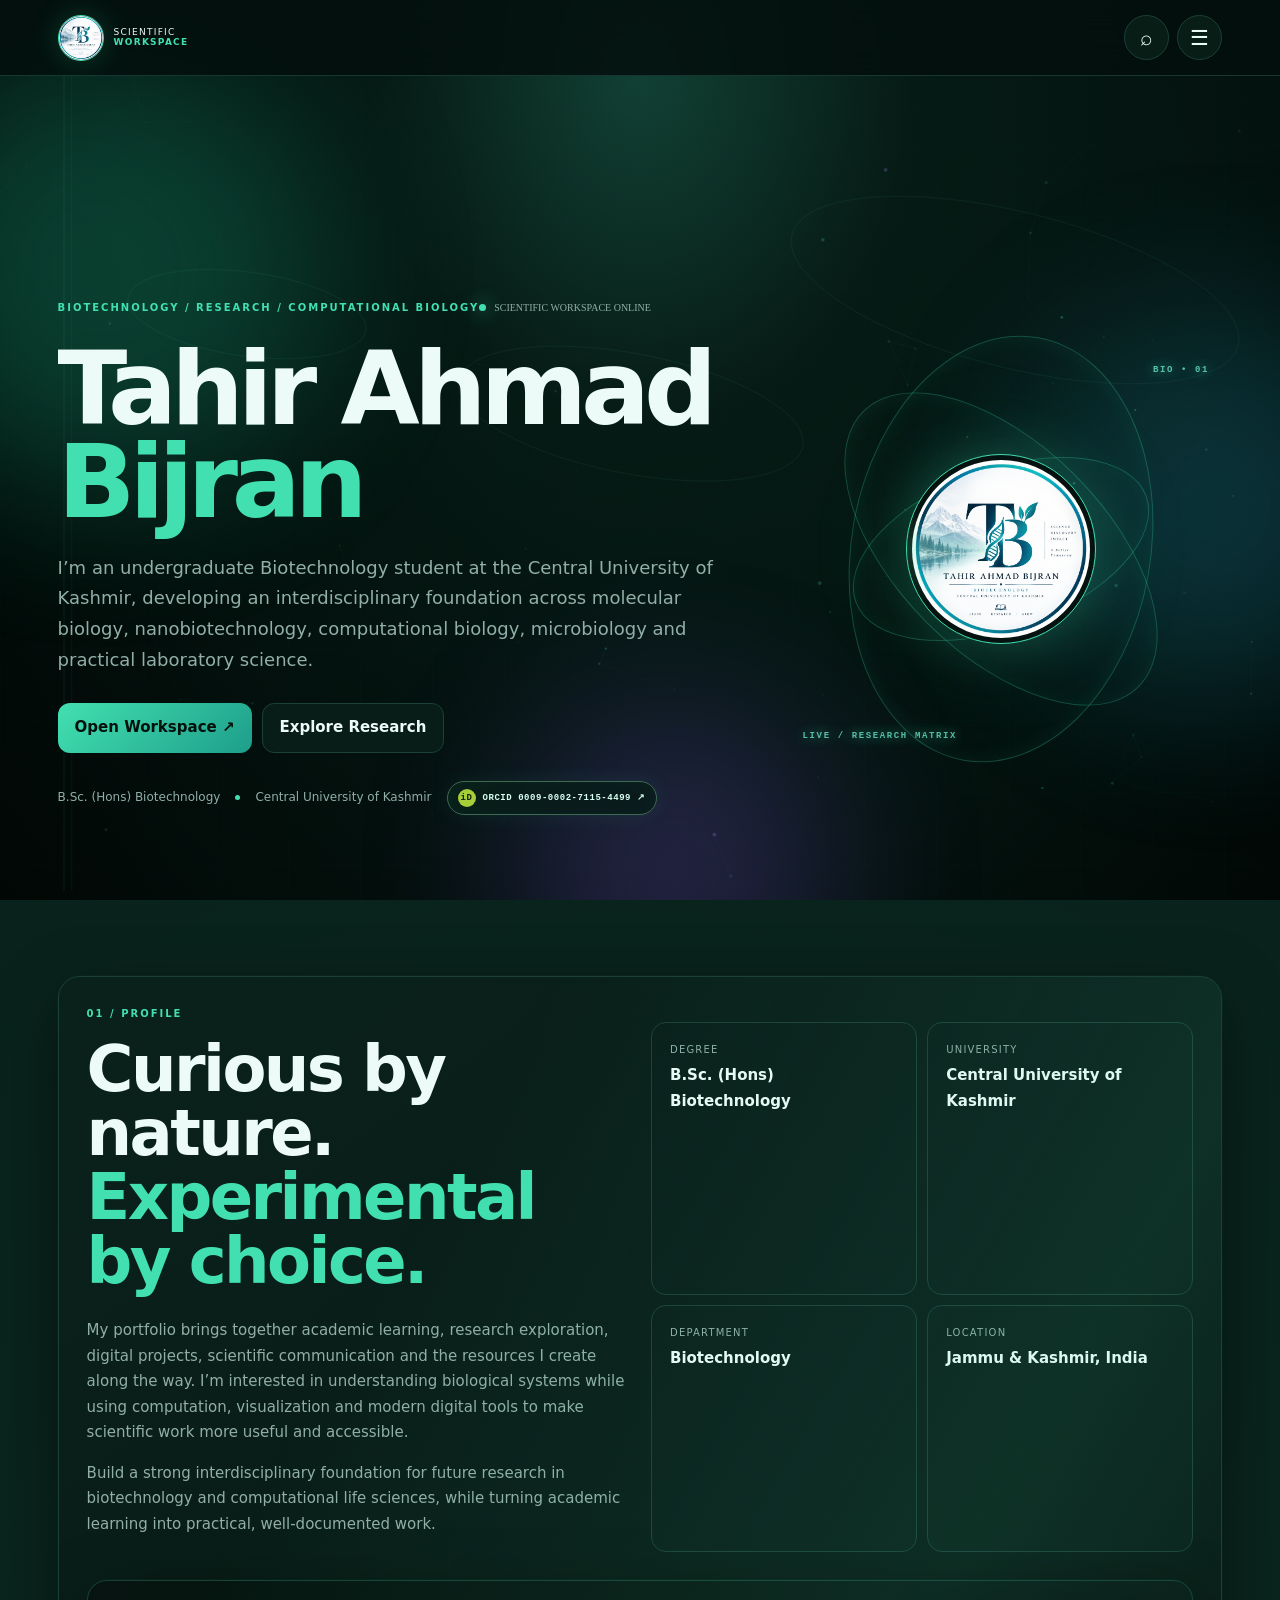
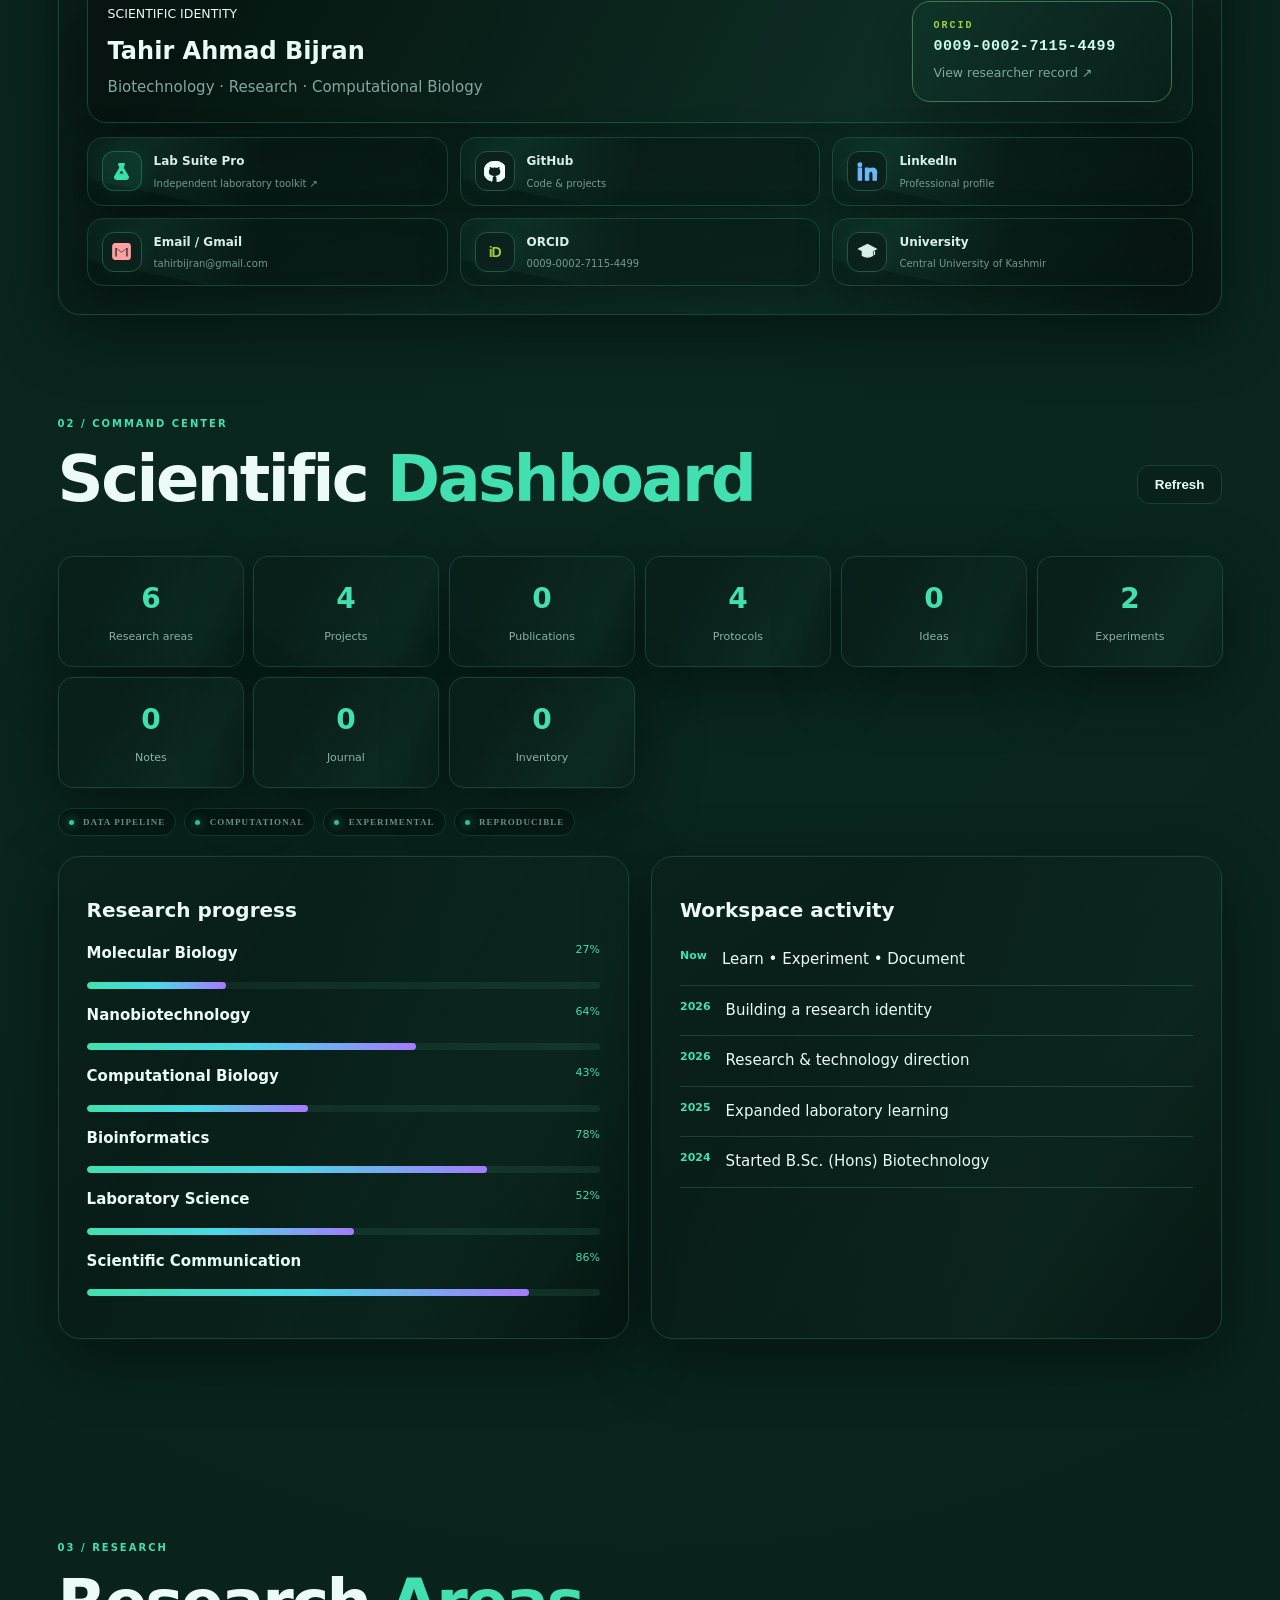
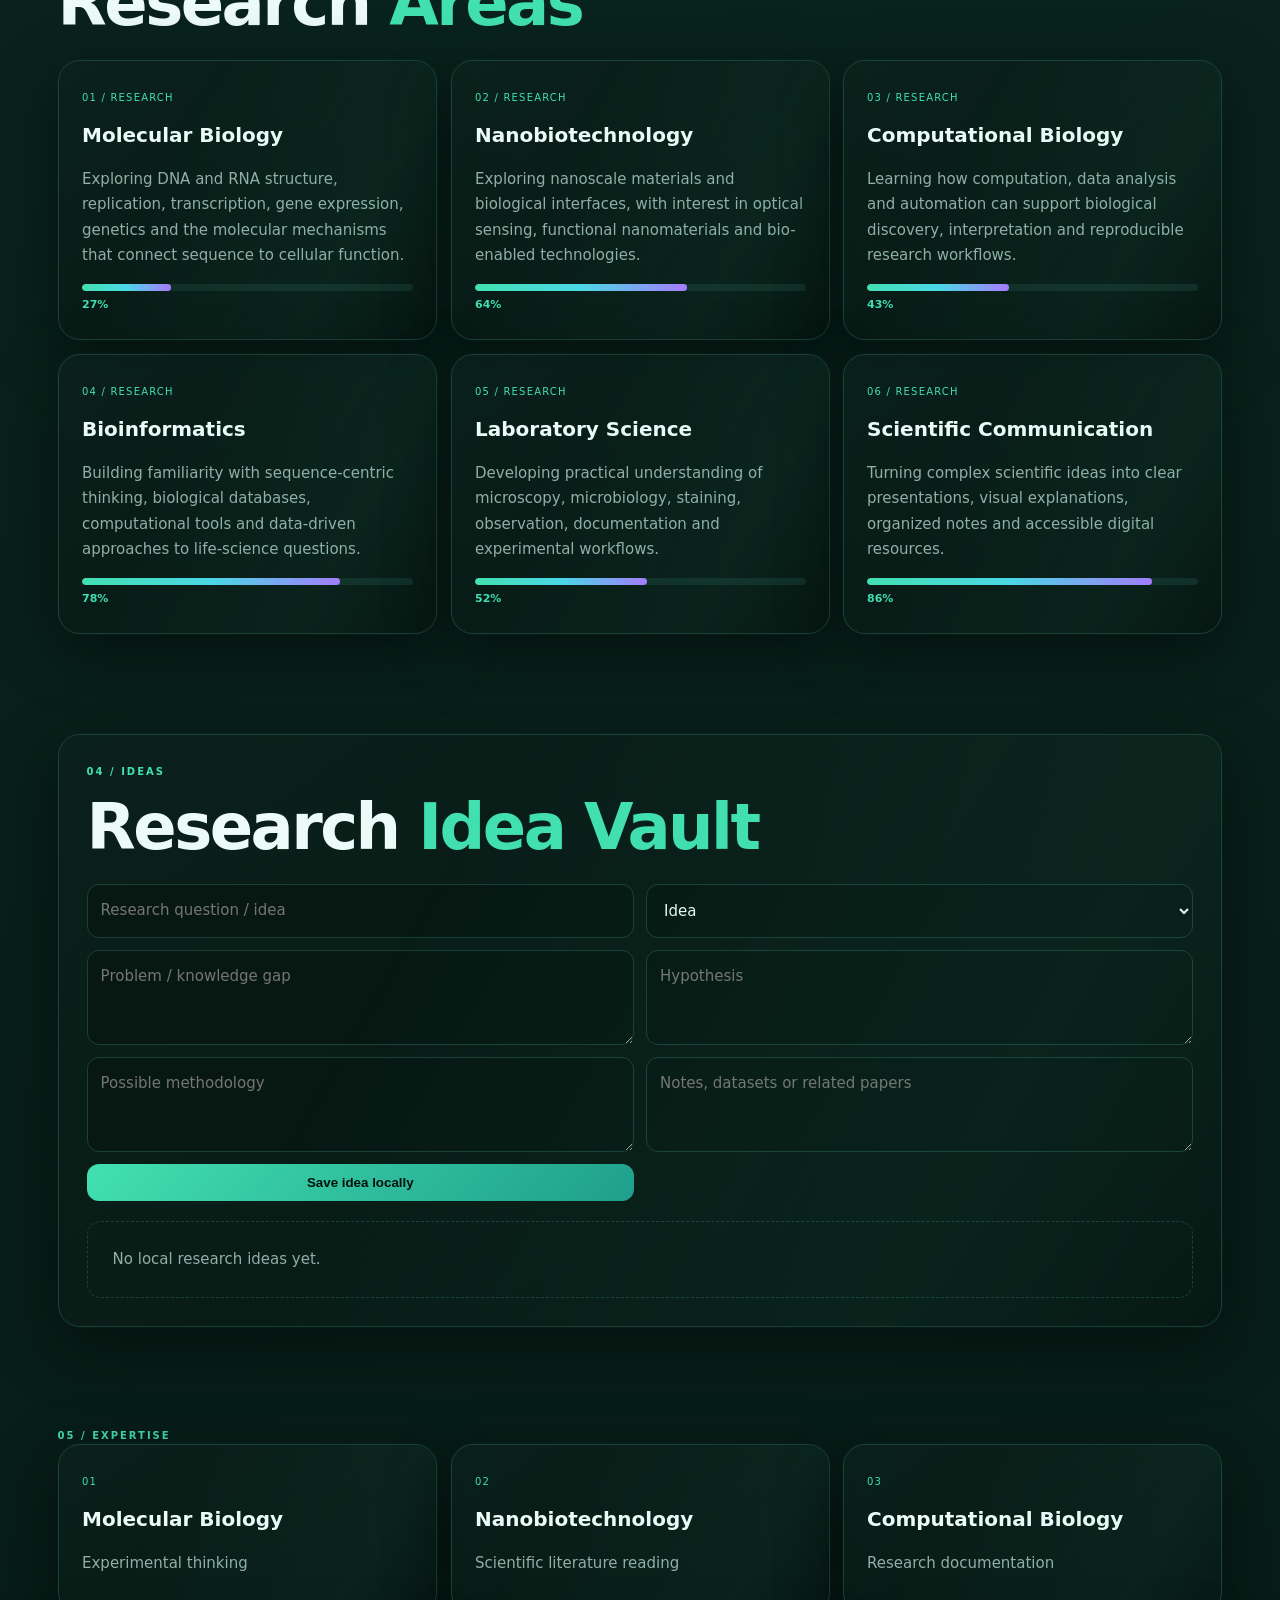
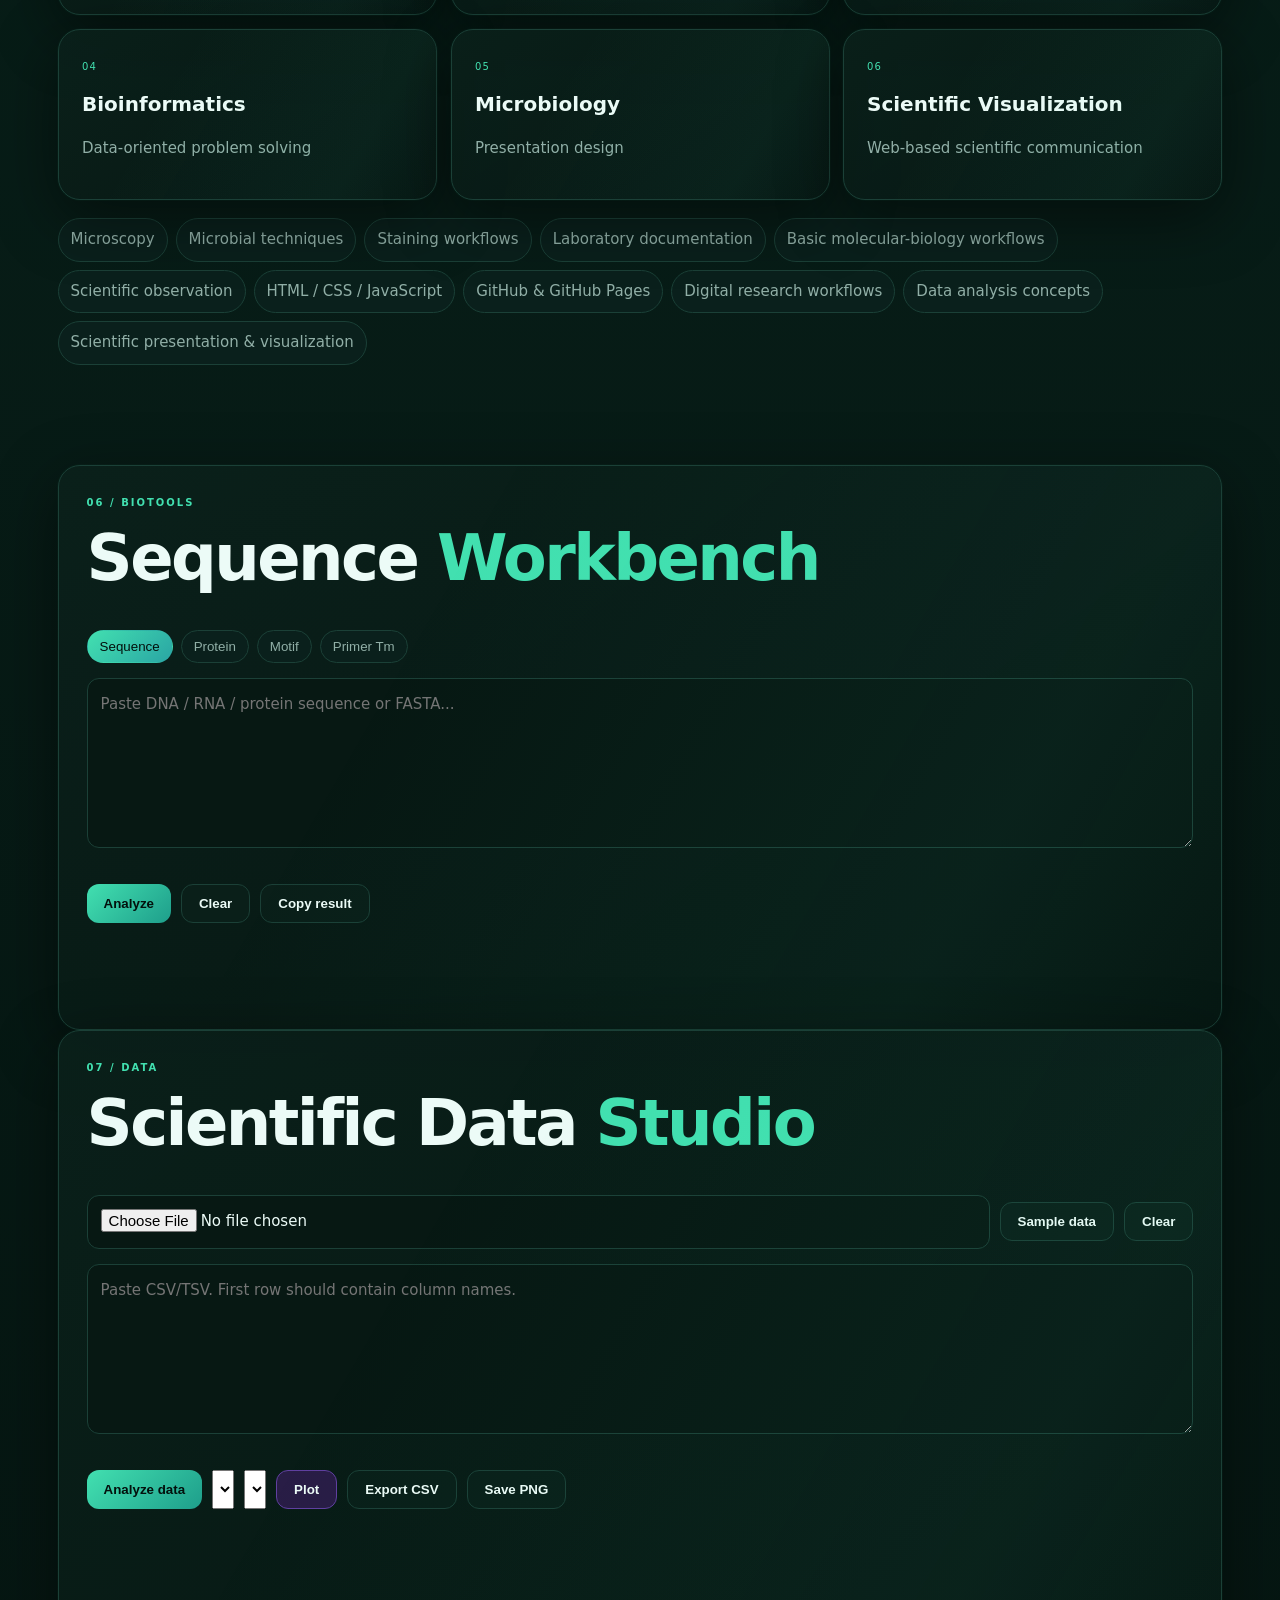
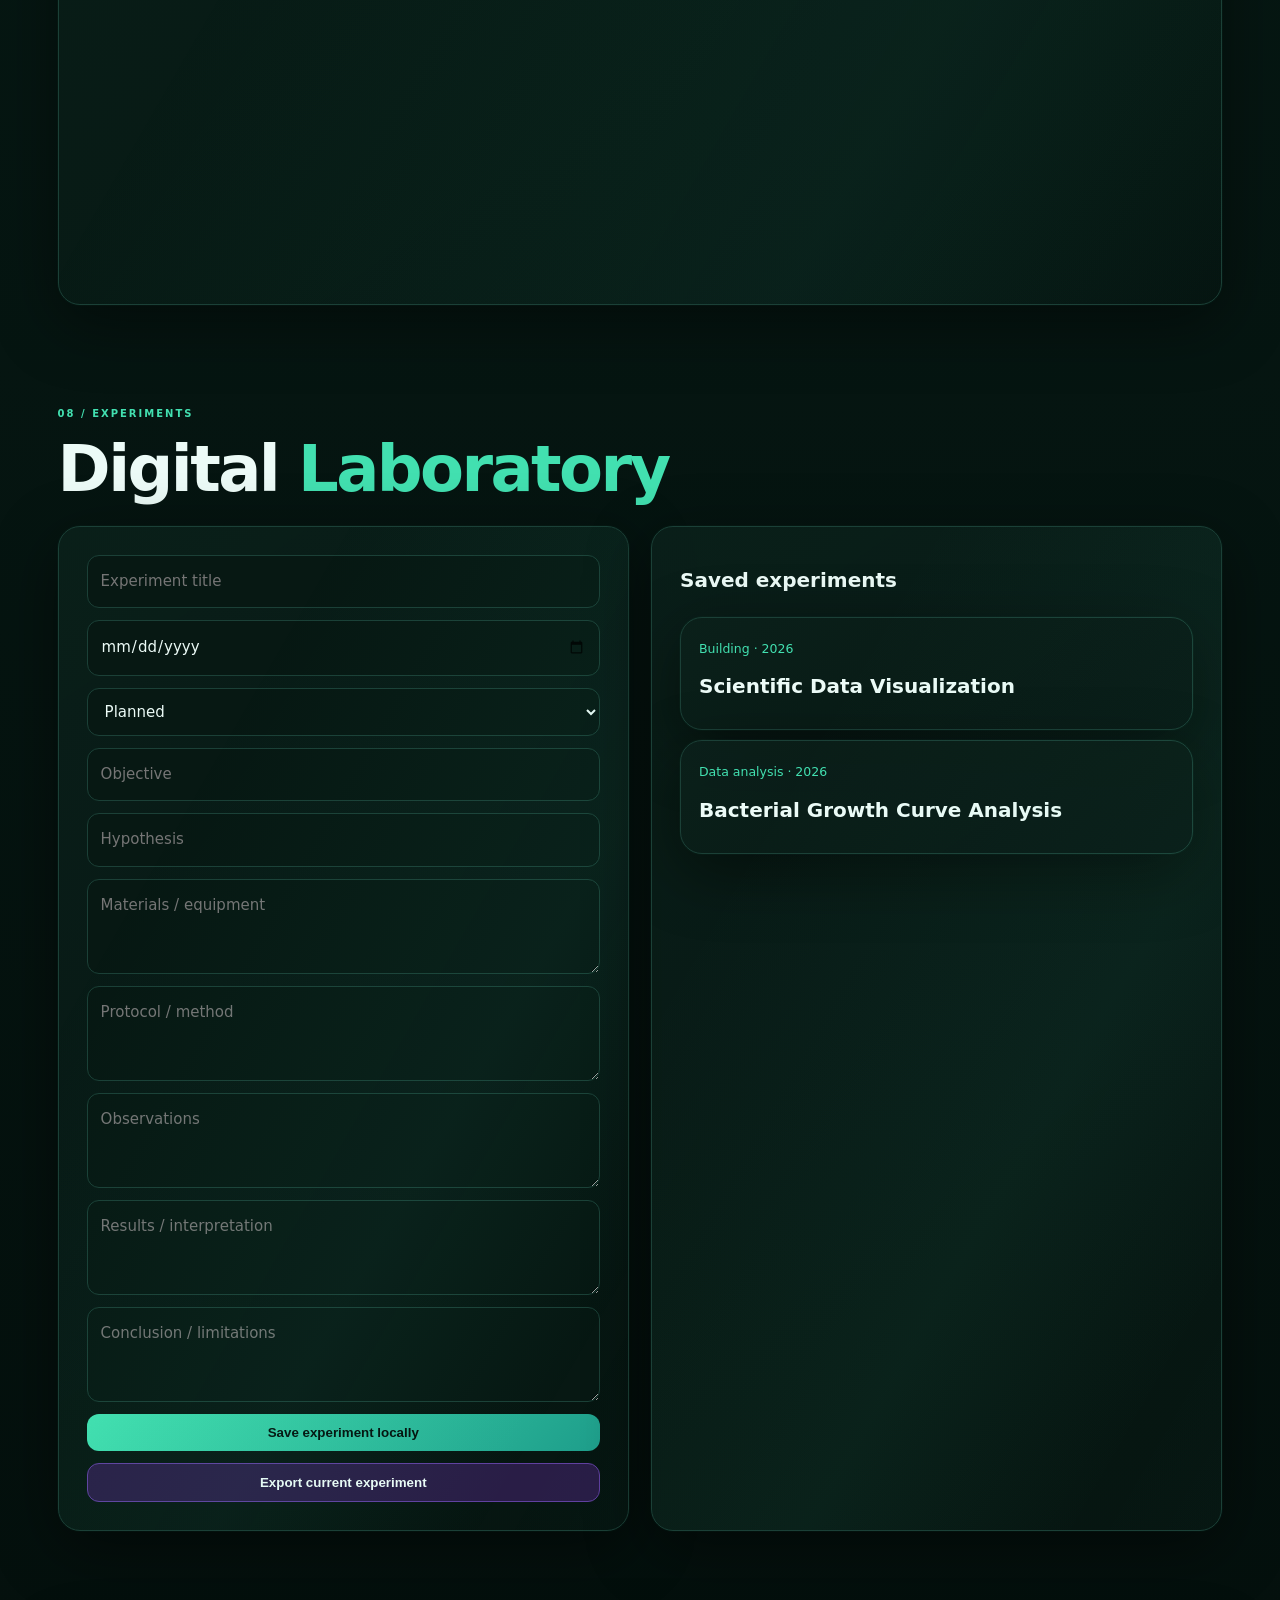
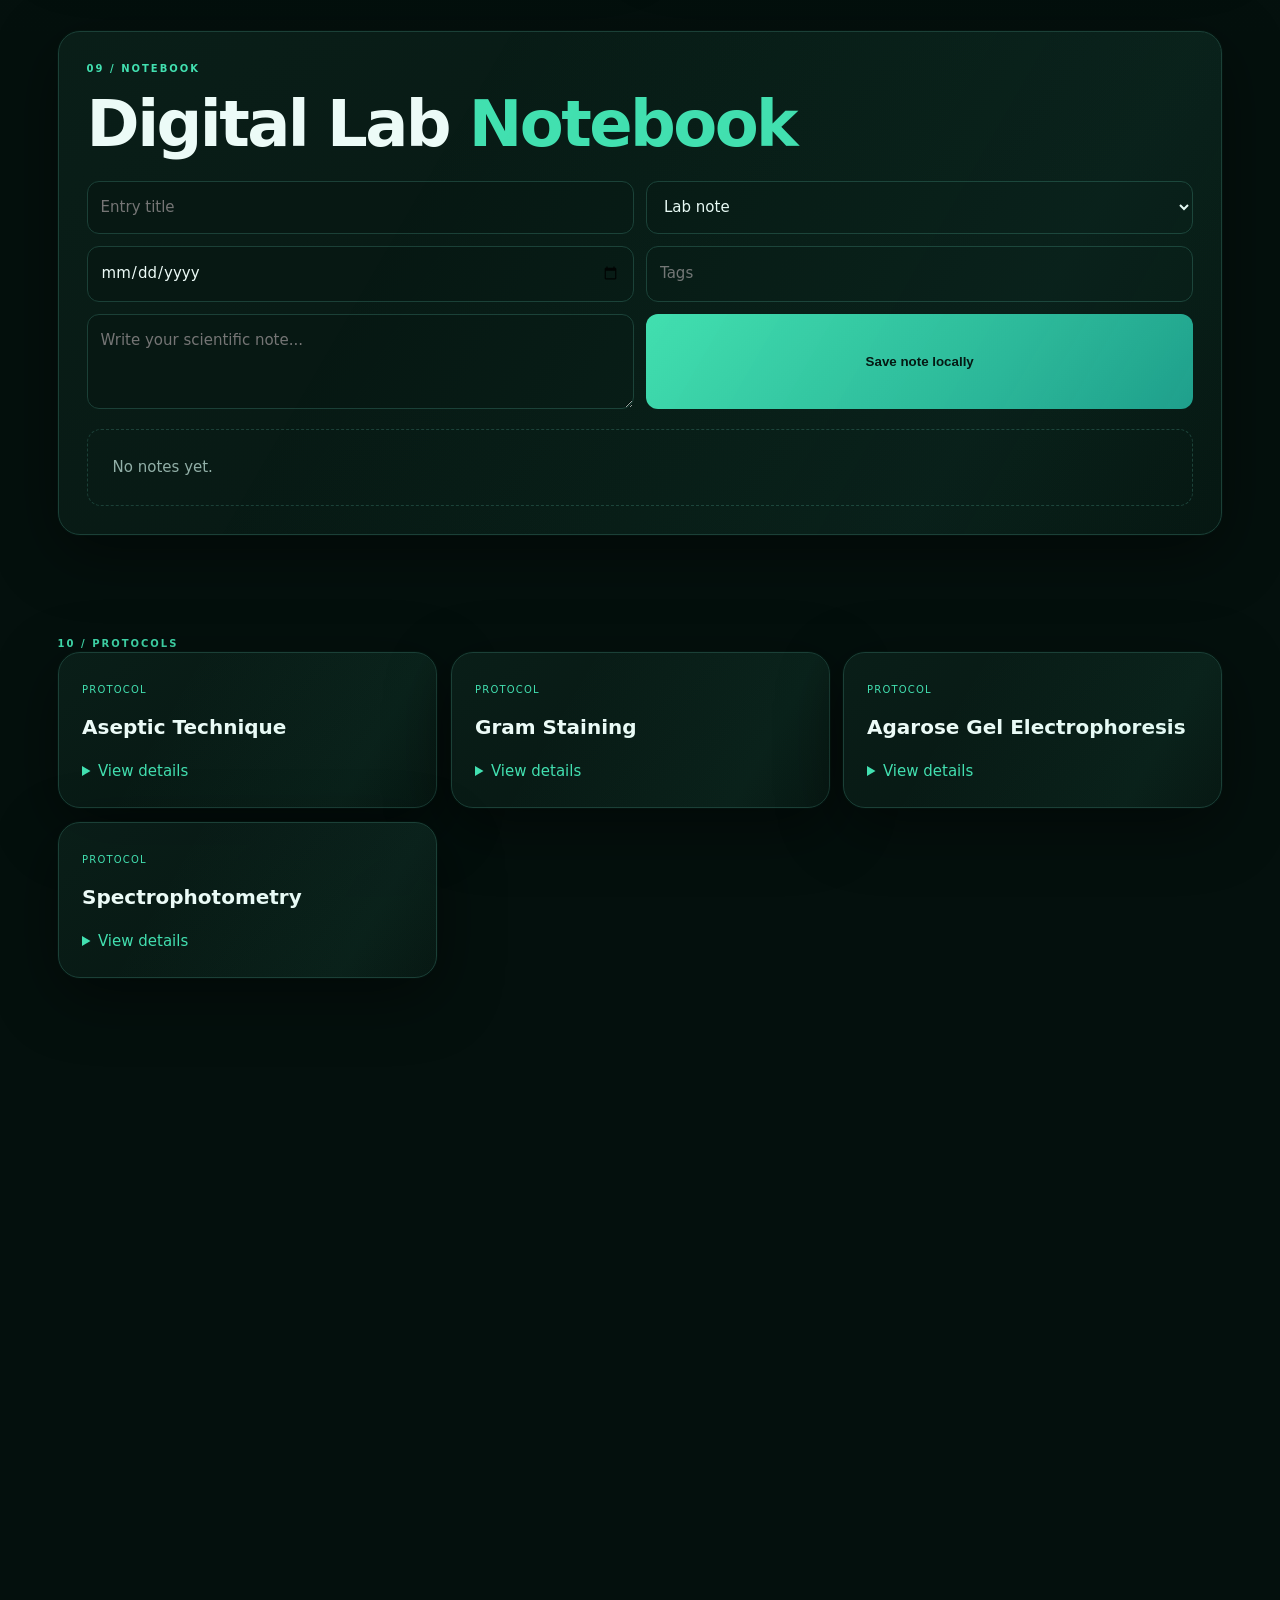
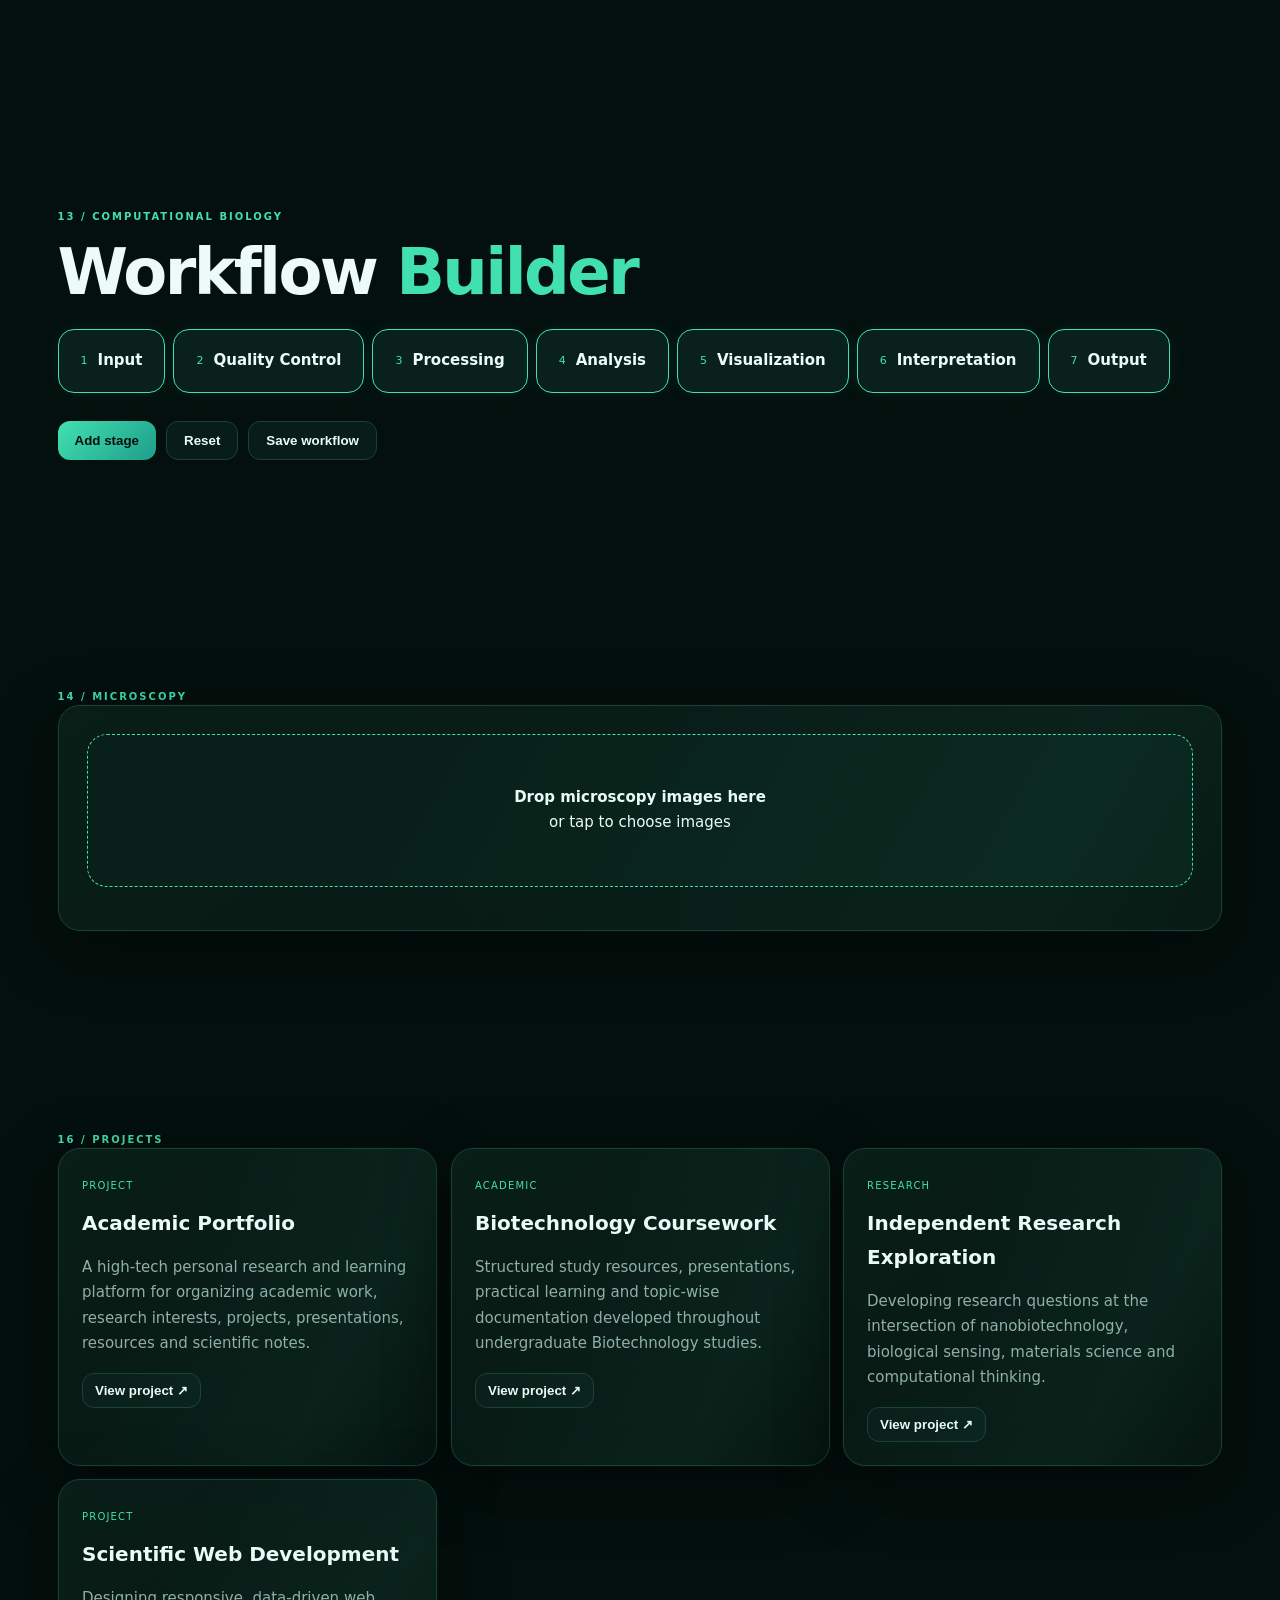
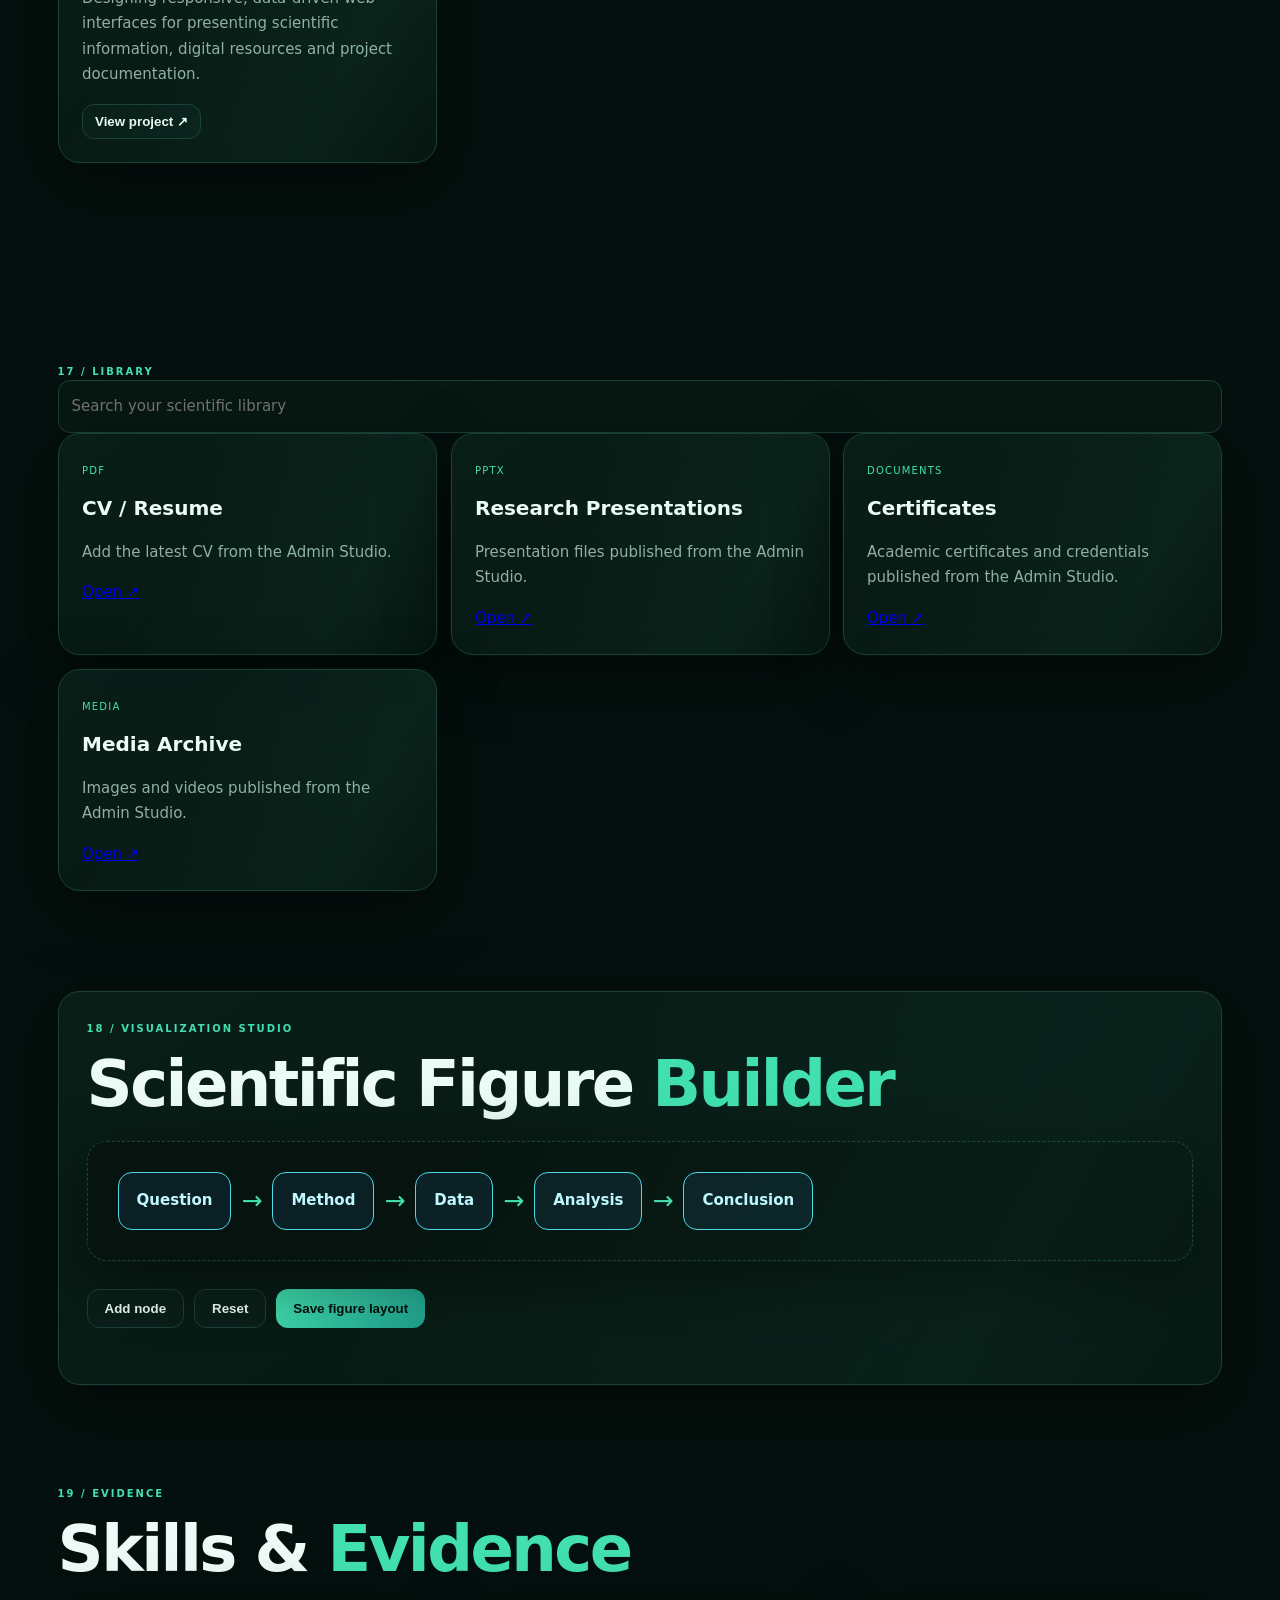
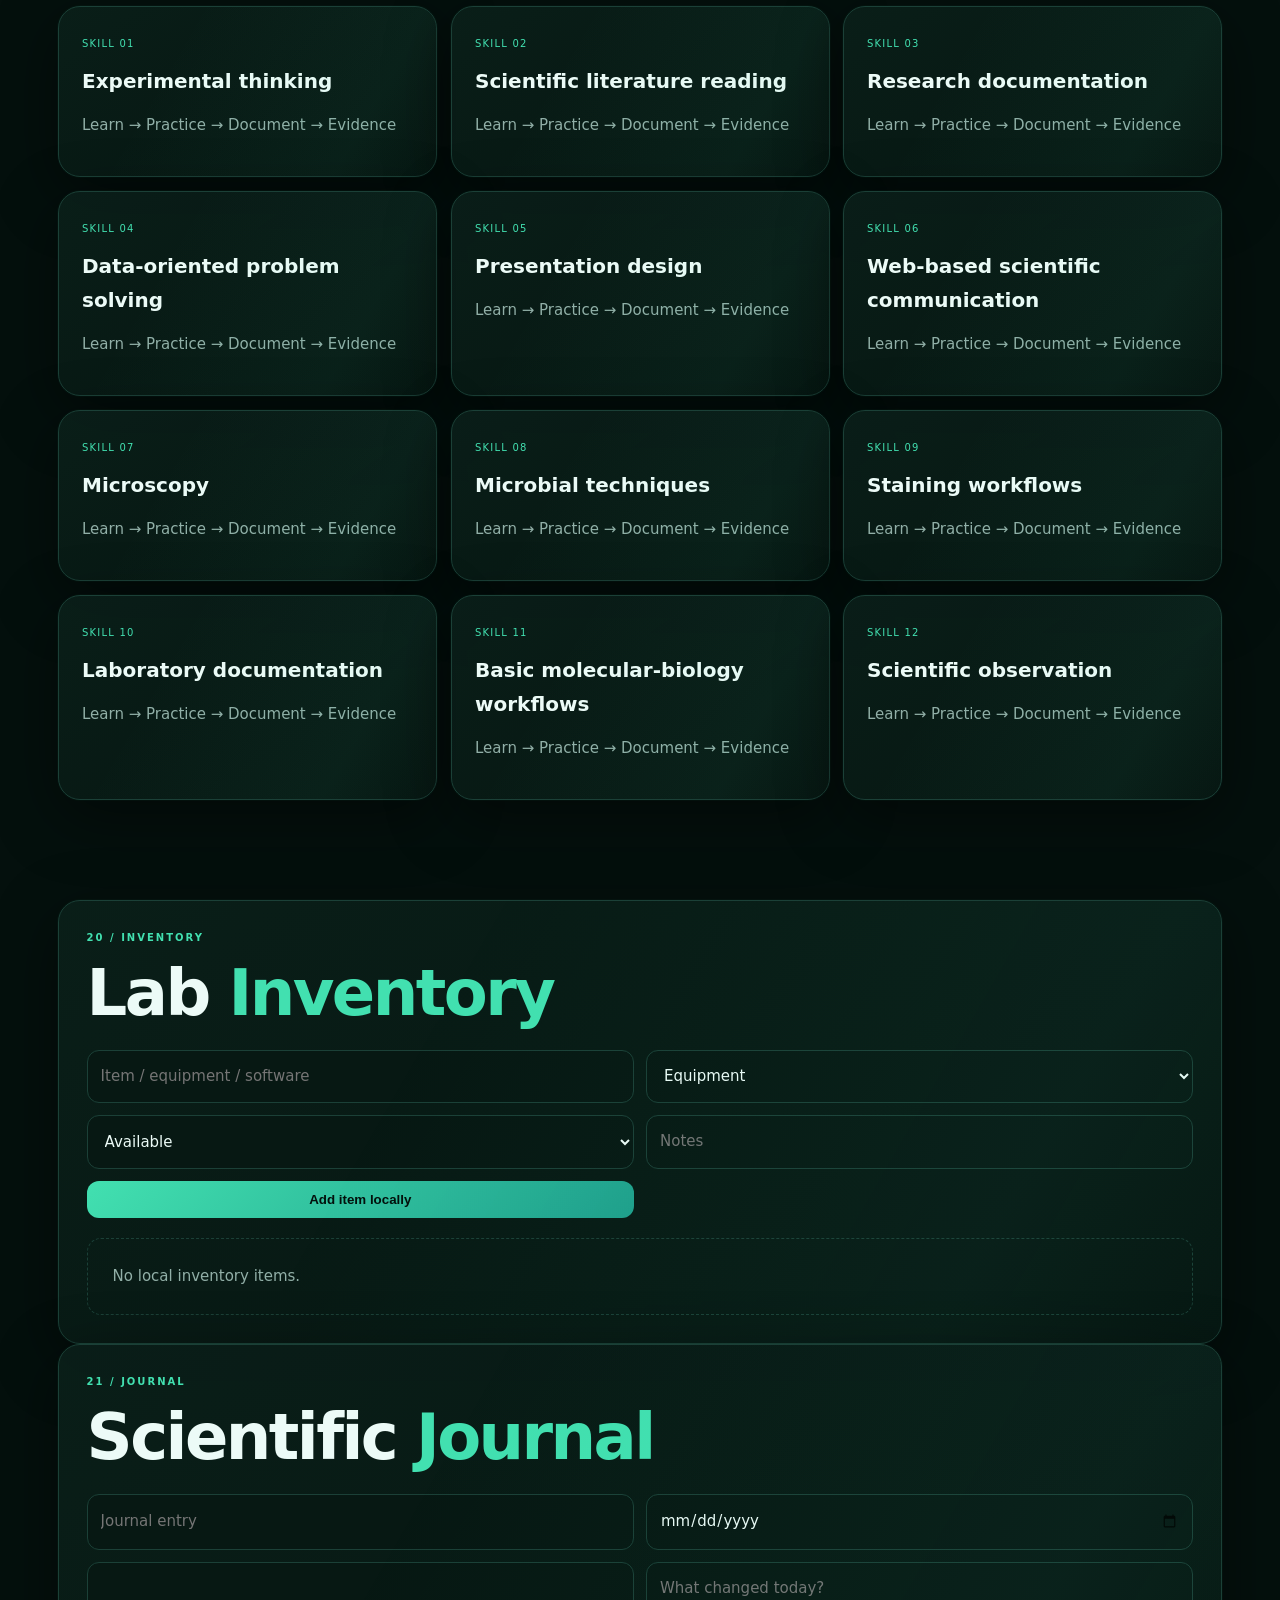
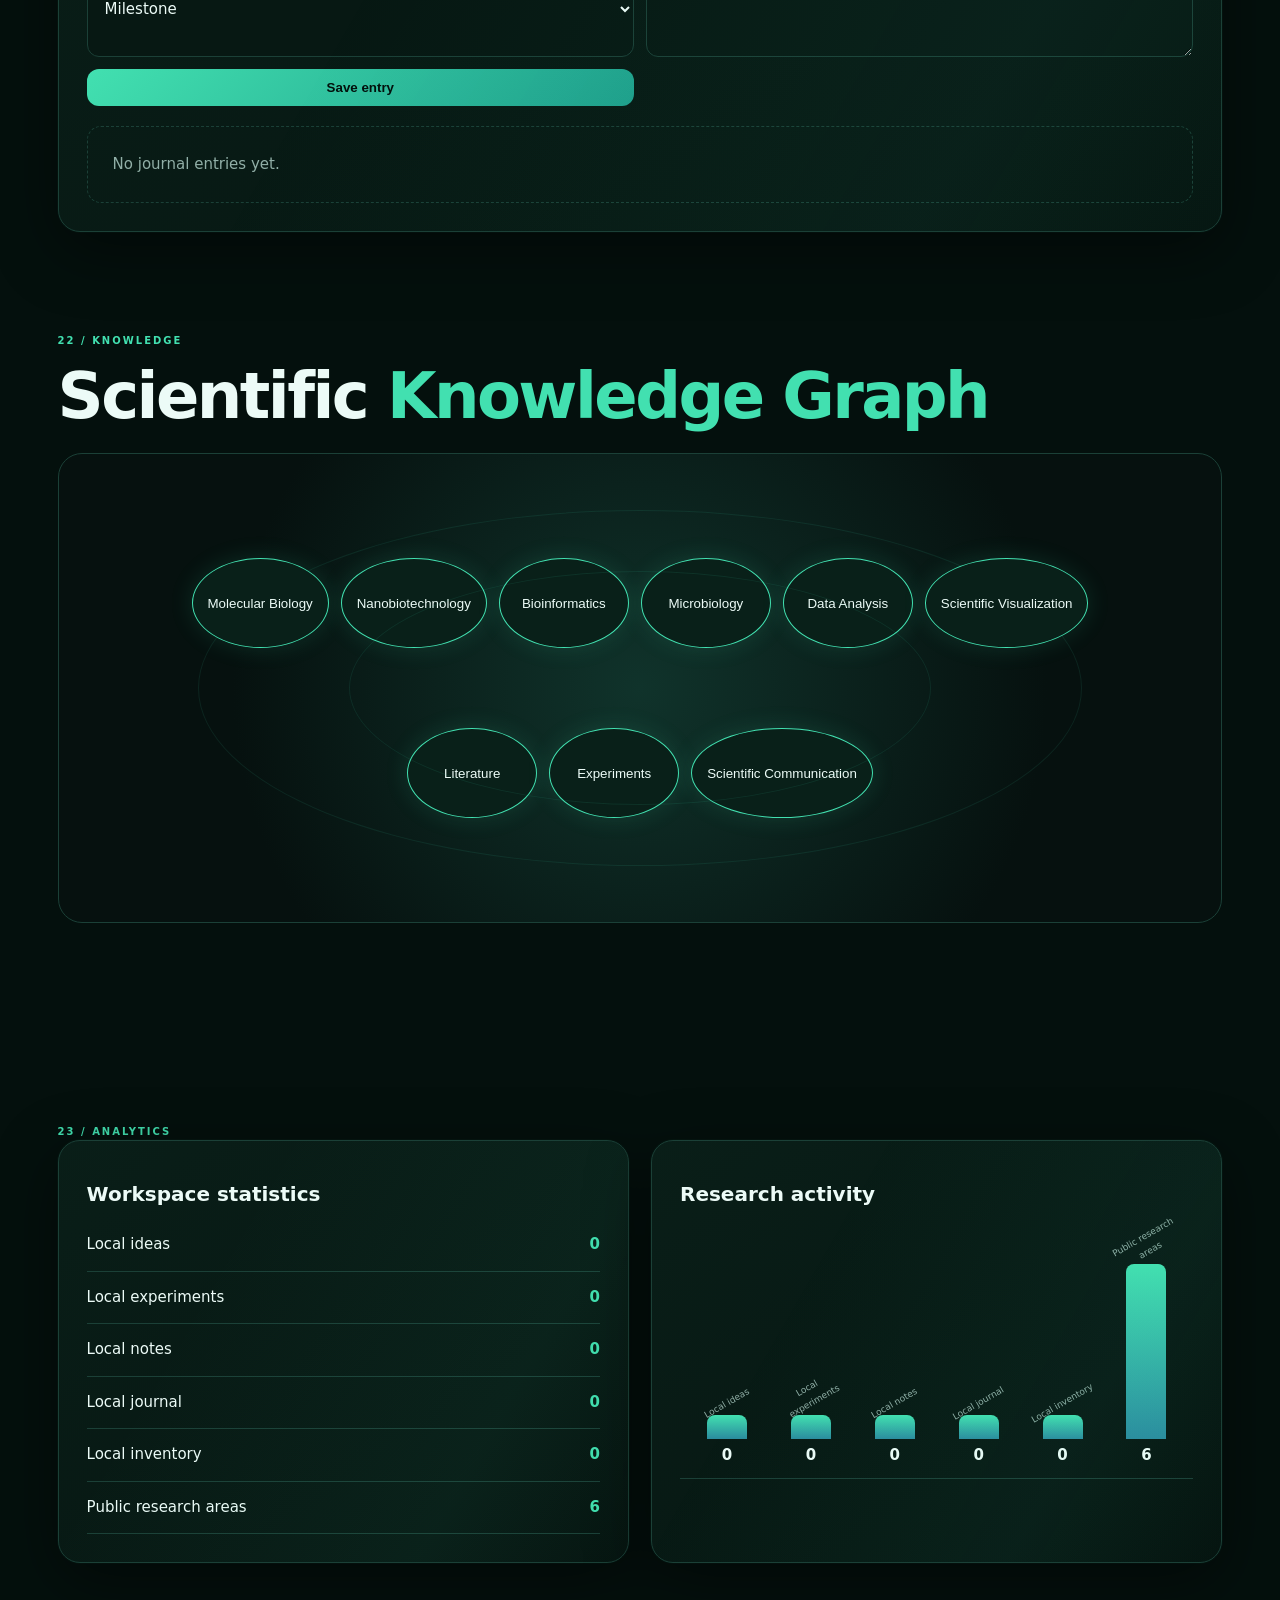
==== commit a3cc2ca9: "Add files via upload" ====
--- a/index.html
+++ b/index.html
@@ -5,7 +5,7 @@
 <main>
 <section id="home" class="hero section"><div><span class="eyebrow">BIOTECHNOLOGY / RESEARCH / COMPUTATIONAL BIOLOGY</span><div class="live"><i></i> SCIENTIFIC WORKSPACE ONLINE</div><h1>Tahir Ahmad <em>Bijran</em></h1><p id="heroBio">A scientific workspace for biotechnology, research, computational biology and practical laboratory learning.</p><div class="actions"><a class="btn primary" href="#dashboard">Open Workspace ↗</a><a class="btn" href="#research">Explore Research</a></div><div class="identity"><span id="degree">B.Sc. (Hons) Biotechnology</span><b></b><span>Central University of Kashmir</span><a class="orcid-chip" href="https://orcid.org/0009-0002-7115-4499" target="_blank" rel="noopener"><i>iD</i> ORCID 0009-0002-7115-4499 ↗</a></div></div><div class="hero-core"><canvas id="scienceCanvas" aria-hidden="true"></canvas><div class="hud-label hud-top">BIO • 01</div><div class="hud-label hud-bottom">LIVE / RESEARCH MATRIX</div><div class="orbit a"></div><div class="orbit b"></div><div class="orbit c"></div><div class="core"><img src="assets/images/profile.jpg" onerror="this.src='assets/images/profile-placeholder.svg'" alt="Tahir Ahmad Bijran"></div></div></section>
 
-<section id="about" class="section panel"><div class="kicker">01 / PROFILE</div><div class="two"><div><h2>Curious by nature.<br><em>Experimental by choice.</em></h2><p id="aboutSummary"></p><p id="aboutBio"></p></div><div class="facts" id="facts"></div></div><div class="scientific-id"><div><small>SCIENTIFIC IDENTITY</small><h3>Tahir Ahmad Bijran</h3><p>Biotechnology · Research · Computational Biology</p></div><a class="orcid-card" href="https://orcid.org/0009-0002-7115-4499" target="_blank" rel="noopener"><span>ORCID</span><b>0009-0002-7115-4499</b><small>View researcher record ↗</small></a></div><div class="identity-links" aria-label="Academic and professional links"><a class="identity-link github-link" href="https://github.com/BijranTahir" target="_blank" rel="me noopener"><span class="brand-icon github-icon" aria-hidden="true"><svg viewBox="0 0 24 24"><path d="M12 .7A11.3 11.3 0 0 0 8.43 22.92c.56.1.77-.24.77-.54v-2.1c-3.14.68-3.8-1.33-3.8-1.33-.51-1.3-1.25-1.65-1.25-1.65-1.02-.7.08-.69.08-.69 1.13.08 1.73 1.16 1.73 1.16 1 .1.97 1.88 3.35 1.34.1-.73.39-1.22.7-1.5-2.5-.29-5.13-1.25-5.13-5.55 0-1.23.44-2.23 1.16-3.02-.12-.29-.5-1.43.11-2.98 0 0 .95-.3 3.12 1.15a10.7 10.7 0 0 1 5.68 0c2.17-1.45 3.12-1.15 3.12-1.15.61 1.55.23 2.69.11 2.98.72.79 1.16 1.79 1.16 3.02 0 4.31-2.63 5.26-5.14 5.54.4.35.75 1.03.75 2.08v3.08c0 .3.2.65.78.54A11.3 11.3 0 0 0 12 .7Z"/></svg></span><span><b>GitHub</b><small>Code & projects</small></span></a><a class="identity-link linkedin-link" href="https://www.linkedin.com/in/tahir-ahmad-bijran-183389273" target="_blank" rel="me noopener"><span class="brand-icon linkedin-icon" aria-hidden="true"><svg viewBox="0 0 24 24"><path d="M5.2 8.2H1.4V22h3.8V8.2ZM3.3 2A2.2 2.2 0 1 0 3.3 6.4 2.2 2.2 0 0 0 3.3 2ZM22.6 14.1c0-4.15-2.21-6.08-5.16-6.08-2.38 0-3.45 1.31-4.04 2.23V8.2H9.6V22h3.8v-7.02c0-1.85.35-3.64 2.64-3.64 2.25 0 2.28 2.11 2.28 3.76V22h3.8v-7.9Z"/></svg></span><span><b>LinkedIn</b><small>Professional profile</small></span></a><a class="identity-link email-link" href="mailto:tahirbijran@gmail.com"><span class="brand-icon gmail-icon" aria-hidden="true"><svg viewBox="0 0 24 24"><path d="M2 5.7A2.7 2.7 0 0 1 4.7 3h14.6A2.7 2.7 0 0 1 22 5.7v12.6a2.7 2.7 0 0 1-2.7 2.7H4.7A2.7 2.7 0 0 1 2 18.3V5.7Zm2.4.2v12.4h2.7v-8l4.9 3.8 4.9-3.8v8h2.7V5.9l-7.6 5.9-7.6-5.9Z"/></svg></span><span><b>Email / Gmail</b><small>tahirbijran@gmail.com</small></span></a><a class="identity-link orcid-link" href="https://orcid.org/0009-0002-7115-4499" target="_blank" rel="noopener"><span class="brand-icon orcid-icon" aria-hidden="true">iD</span><span><b>ORCID</b><small>0009-0002-7115-4499</small></span></a><a class="identity-link edu-link" href="https://cukashmir.ac.in/" target="_blank" rel="noopener"><span class="brand-icon edu-icon" aria-hidden="true"><svg viewBox="0 0 24 24"><path d="m2 9 10-5 10 5-10 5L2 9Zm4 2.4v5.2c3.6 2.1 8.4 2.1 12 0v-5.2l-6 3-6-3ZM20 10v6"/></svg></span><span><b>University</b><small>Central University of Kashmir</small></span></a></div></section>
+<section id="about" class="section panel"><div class="kicker">01 / PROFILE</div><div class="two"><div><h2>Curious by nature.<br><em>Experimental by choice.</em></h2><p id="aboutSummary"></p><p id="aboutBio"></p></div><div class="facts" id="facts"></div></div><div class="scientific-id"><div><small>SCIENTIFIC IDENTITY</small><h3>Tahir Ahmad Bijran</h3><p>Biotechnology · Research · Computational Biology</p></div><a class="orcid-card" href="https://orcid.org/0009-0002-7115-4499" target="_blank" rel="noopener"><span>ORCID</span><b>0009-0002-7115-4499</b><small>View researcher record ↗</small></a></div><div class="identity-links" aria-label="Academic and professional links"><a class="identity-link labsuite-link" href="https://bijrantahir.github.io/LabSuitePro/" target="_blank" rel="noopener"><span class="brand-icon labsuite-icon" aria-hidden="true"><svg viewBox="0 0 24 24"><path d="M9 3h6v2h-1v3.1l5.5 9.1A2.4 2.4 0 0 1 17.45 21H6.55a2.4 2.4 0 0 1-2.05-3.8L10 8.1V5H9V3Zm3 6.1-4.7 7.7a.8.8 0 0 0 .68 1.2h8.04a.8.8 0 0 0 .68-1.2L12 9.1ZM8.2 15h7.6l1.1 1.8a.8.8 0 0 1-.68 1.2H7.77a.8.8 0 0 1-.68-1.2L8.2 15Z"/></svg></span><span><b>Lab Suite Pro</b><small>Independent laboratory toolkit ↗</small></span></a><a class="identity-link github-link" href="https://github.com/BijranTahir" target="_blank" rel="me noopener"><span class="brand-icon github-icon" aria-hidden="true"><svg viewBox="0 0 24 24"><path d="M12 .7A11.3 11.3 0 0 0 8.43 22.92c.56.1.77-.24.77-.54v-2.1c-3.14.68-3.8-1.33-3.8-1.33-.51-1.3-1.25-1.65-1.25-1.65-1.02-.7.08-.69.08-.69 1.13.08 1.73 1.16 1.73 1.16 1 .1.97 1.88 3.35 1.34.1-.73.39-1.22.7-1.5-2.5-.29-5.13-1.25-5.13-5.55 0-1.23.44-2.23 1.16-3.02-.12-.29-.5-1.43.11-2.98 0 0 .95-.3 3.12 1.15a10.7 10.7 0 0 1 5.68 0c2.17-1.45 3.12-1.15 3.12-1.15.61 1.55.23 2.69.11 2.98.72.79 1.16 1.79 1.16 3.02 0 4.31-2.63 5.26-5.14 5.54.4.35.75 1.03.75 2.08v3.08c0 .3.2.65.78.54A11.3 11.3 0 0 0 12 .7Z"/></svg></span><span><b>GitHub</b><small>Code & projects</small></span></a><a class="identity-link linkedin-link" href="https://www.linkedin.com/in/tahir-ahmad-bijran-183389273" target="_blank" rel="me noopener"><span class="brand-icon linkedin-icon" aria-hidden="true"><svg viewBox="0 0 24 24"><path d="M5.2 8.2H1.4V22h3.8V8.2ZM3.3 2A2.2 2.2 0 1 0 3.3 6.4 2.2 2.2 0 0 0 3.3 2ZM22.6 14.1c0-4.15-2.21-6.08-5.16-6.08-2.38 0-3.45 1.31-4.04 2.23V8.2H9.6V22h3.8v-7.02c0-1.85.35-3.64 2.64-3.64 2.25 0 2.28 2.11 2.28 3.76V22h3.8v-7.9Z"/></svg></span><span><b>LinkedIn</b><small>Professional profile</small></span></a><a class="identity-link email-link" href="mailto:tahirbijran@gmail.com"><span class="brand-icon gmail-icon" aria-hidden="true"><svg viewBox="0 0 24 24"><path d="M2 5.7A2.7 2.7 0 0 1 4.7 3h14.6A2.7 2.7 0 0 1 22 5.7v12.6a2.7 2.7 0 0 1-2.7 2.7H4.7A2.7 2.7 0 0 1 2 18.3V5.7Zm2.4.2v12.4h2.7v-8l4.9 3.8 4.9-3.8v8h2.7V5.9l-7.6 5.9-7.6-5.9Z"/></svg></span><span><b>Email / Gmail</b><small>tahirbijran@gmail.com</small></span></a><a class="identity-link orcid-link" href="https://orcid.org/0009-0002-7115-4499" target="_blank" rel="noopener"><span class="brand-icon orcid-icon" aria-hidden="true">iD</span><span><b>ORCID</b><small>0009-0002-7115-4499</small></span></a><a class="identity-link edu-link" href="https://cukashmir.ac.in/" target="_blank" rel="noopener"><span class="brand-icon edu-icon" aria-hidden="true"><svg viewBox="0 0 24 24"><path d="m2 9 10-5 10 5-10 5L2 9Zm4 2.4v5.2c3.6 2.1 8.4 2.1 12 0v-5.2l-6 3-6-3ZM20 10v6"/></svg></span><span><b>University</b><small>Central University of Kashmir</small></span></a></div></section>
 
 <section id="dashboard" class="section"><div class="kicker">02 / COMMAND CENTER</div><div class="section-title"><h2>Scientific <em>Dashboard</em></h2><button class="mini" data-action="refresh">Refresh</button></div><div id="metrics" class="metrics"></div><div class="signal-strip" aria-label="Research system status"><span><i></i> DATA PIPELINE</span><span><i></i> COMPUTATIONAL</span><span><i></i> EXPERIMENTAL</span><span><i></i> REPRODUCIBLE</span></div><div class="grid2"><div class="panel"><h3>Research progress</h3><div id="progress"></div></div><div class="panel"><h3>Workspace activity</h3><div id="activity"></div></div></div></section>
 
@@ -29,7 +29,7 @@
 
 <section id="microscopy" class="section"><div class="kicker">14 / MICROSCOPY</div><div class="panel"><div class="dropzone" id="microDrop"><input type="file" id="microFiles" accept="image/*" multiple><b>Drop microscopy images here</b><span>or tap to choose images</span></div><div id="microGrid" class="media-grid"></div></div></section>
 
-<section id="lab-suite-pro" class="section panel external-product-section"><div class="kicker">15 / LAB SUITE PRO</div><div class="section-title"><h2>Lab Suite <em>Pro</em></h2></div><div class="external-tool-card"><div><span class="tool-badge">INDEPENDENT SCIENTIFIC TOOL</span><h3>Lab Suite Pro</h3><p>A separate biotechnology laboratory toolkit and scientific utility platform.</p><p class="muted">The portfolio keeps its research identity focused, while Lab Suite Pro remains its own dedicated application.</p></div><a class="btn primary lab-suite-link" href="https://bijrantahir.github.io/LabSuitePro/" target="_blank" rel="noopener">Open Lab Suite Pro ↗</a></div></section>
+
 <section id="projects" class="section"><div class="kicker">16 / PROJECTS</div><div id="projectGrid" class="cards"></div></section>
 <section id="library" class="section"><div class="kicker">17 / LIBRARY</div><input id="librarySearch" class="search-input" placeholder="Search your scientific library"><div id="libraryGrid" class="cards"></div></section>
 <section id="visualization" class="section panel"><div class="kicker">18 / VISUALIZATION STUDIO</div><div class="section-title"><h2>Scientific Figure <em>Builder</em></h2></div><div class="viz-board" id="vizBoard"><div class="viz-node">Question</div><div class="arrow">→</div><div class="viz-node">Method</div><div class="arrow">→</div><div class="viz-node">Data</div><div class="arrow">→</div><div class="viz-node">Analysis</div><div class="arrow">→</div><div class="viz-node">Conclusion</div></div><div class="tool-actions"><button class="btn" id="addViz">Add node</button><button class="btn" id="clearViz">Reset</button><button class="btn primary" id="saveViz">Save figure layout</button></div></section>
--- a/style.css
+++ b/style.css
@@ -123,3 +123,9 @@
 @keyframes labSuiteSheen{0%,55%{transform:translateX(-100%)}80%,100%{transform:translateX(100%)}}
 @media(max-width:720px){.external-product-section .external-tool-card{flex-direction:column;align-items:flex-start}.lab-suite-link{width:100%;text-align:center}}
 @media(prefers-reduced-motion:reduce){.external-product-section .external-tool-card:before{animation:none}}
+
+/* V12.4 — Lab Suite Pro identity treatment */
+.identity-link.labsuite-link{--brand:#38e0b0}
+.labsuite-link .labsuite-icon{display:grid;place-items:center;color:#38e0b0;background:rgba(56,224,176,.09);border:1px solid rgba(56,224,176,.28);box-shadow:0 0 24px rgba(56,224,176,.12)}
+.labsuite-link .labsuite-icon svg{width:21px;height:21px;fill:currentColor}
+.labsuite-link:hover .labsuite-icon{box-shadow:0 0 30px rgba(56,224,176,.28),inset 0 0 18px rgba(56,224,176,.08);transform:translateY(-1px) scale(1.04)}
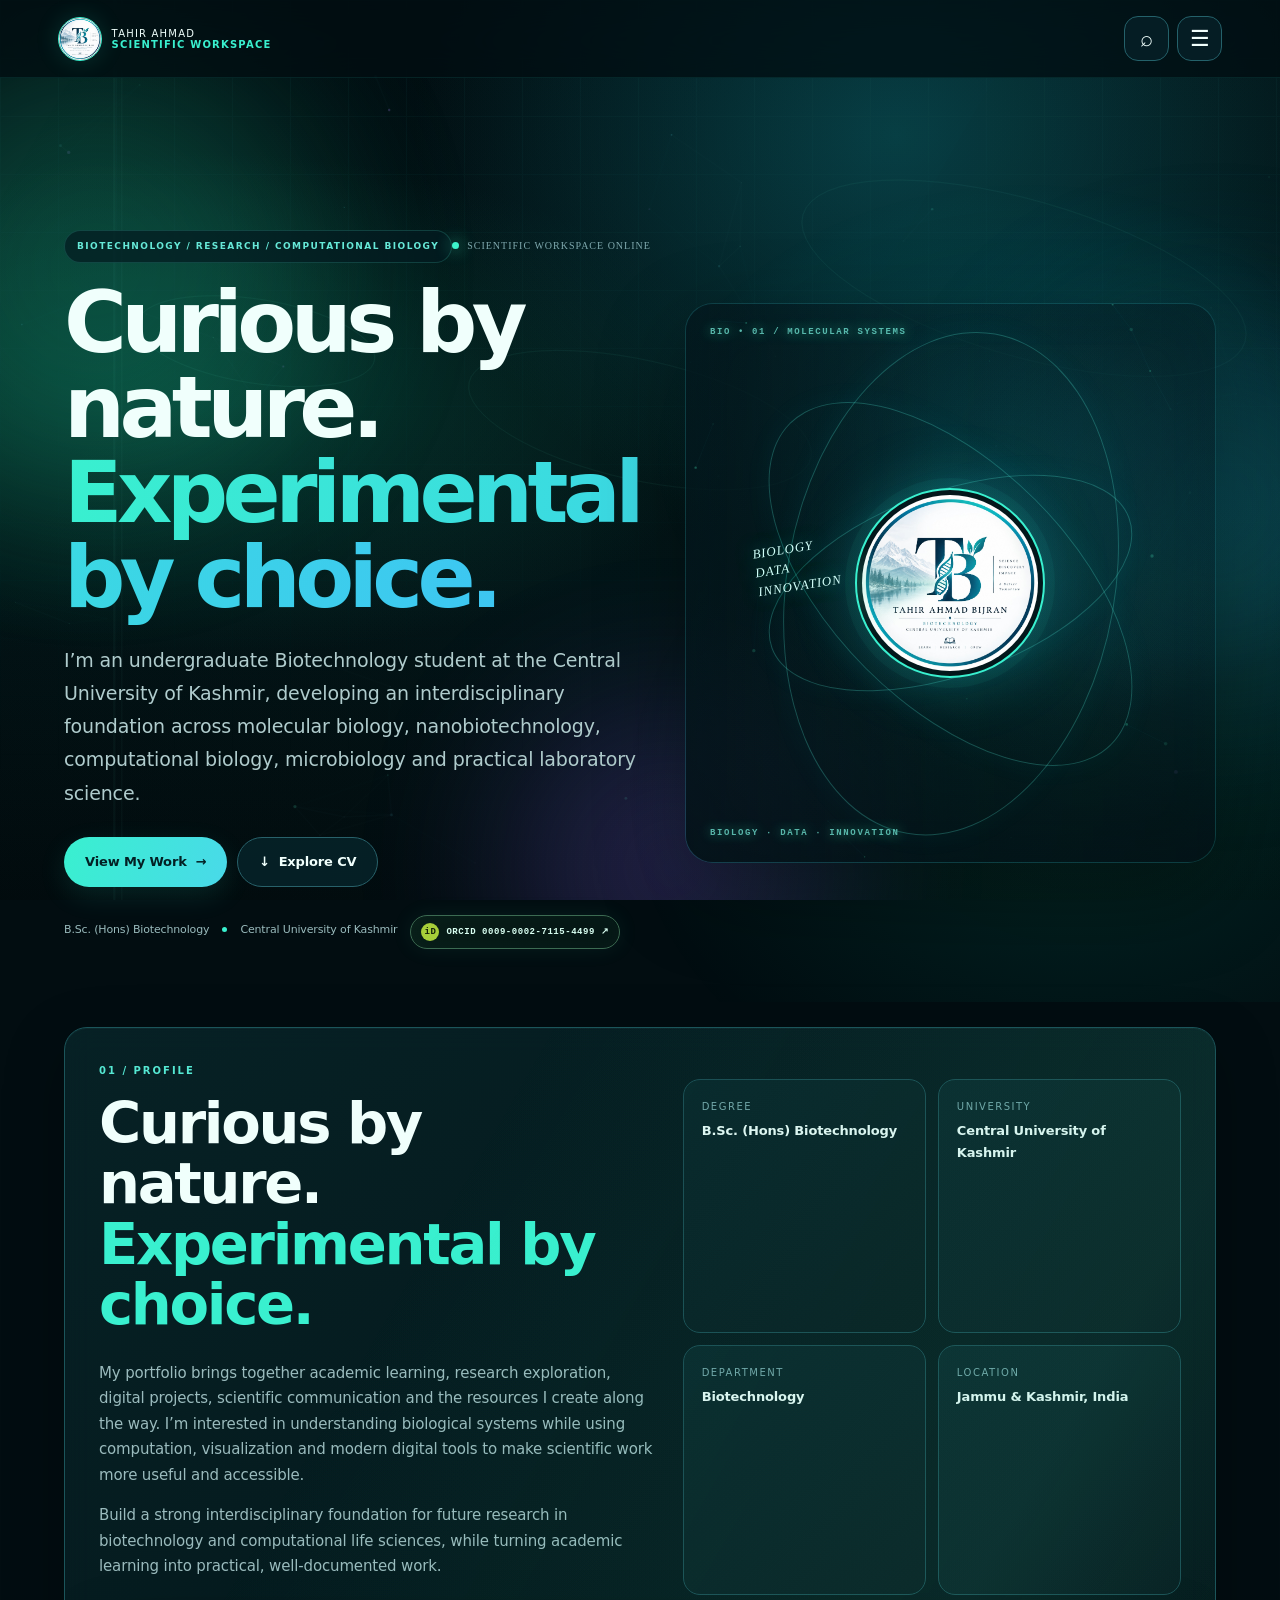
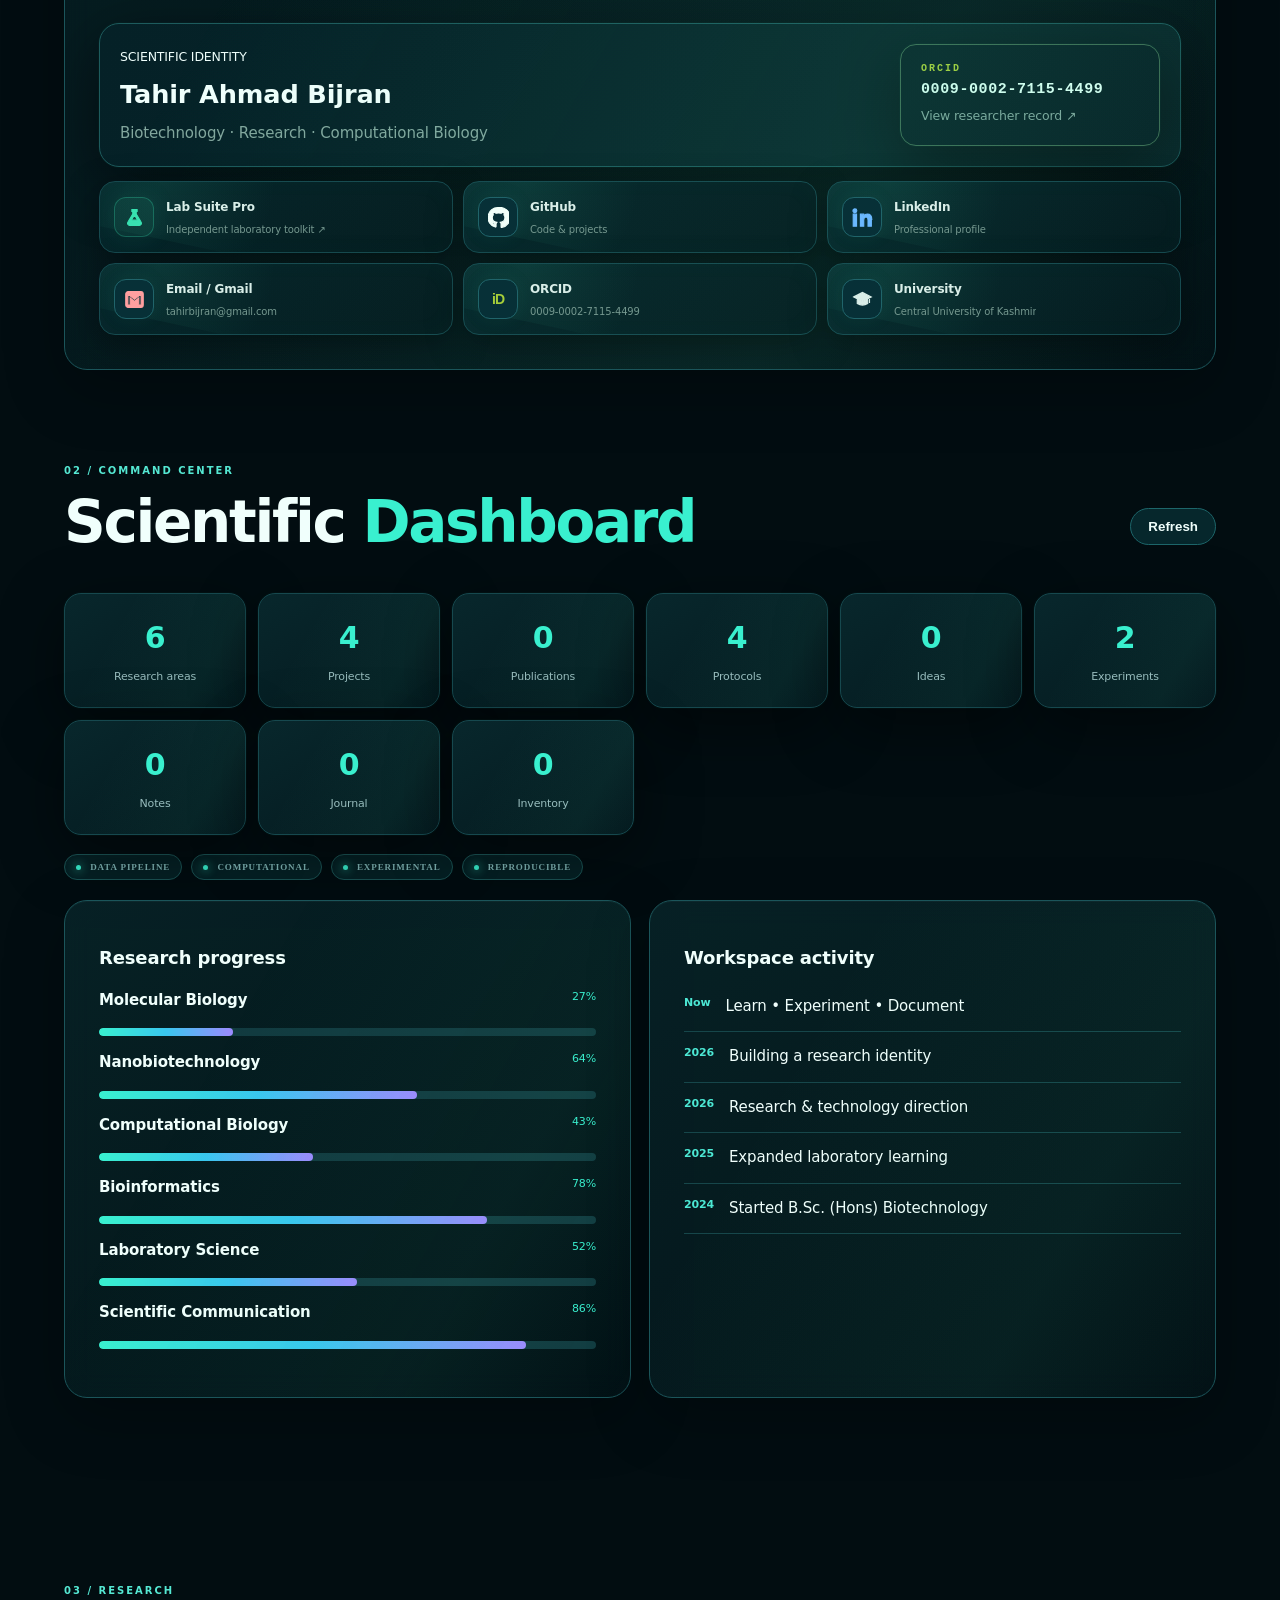
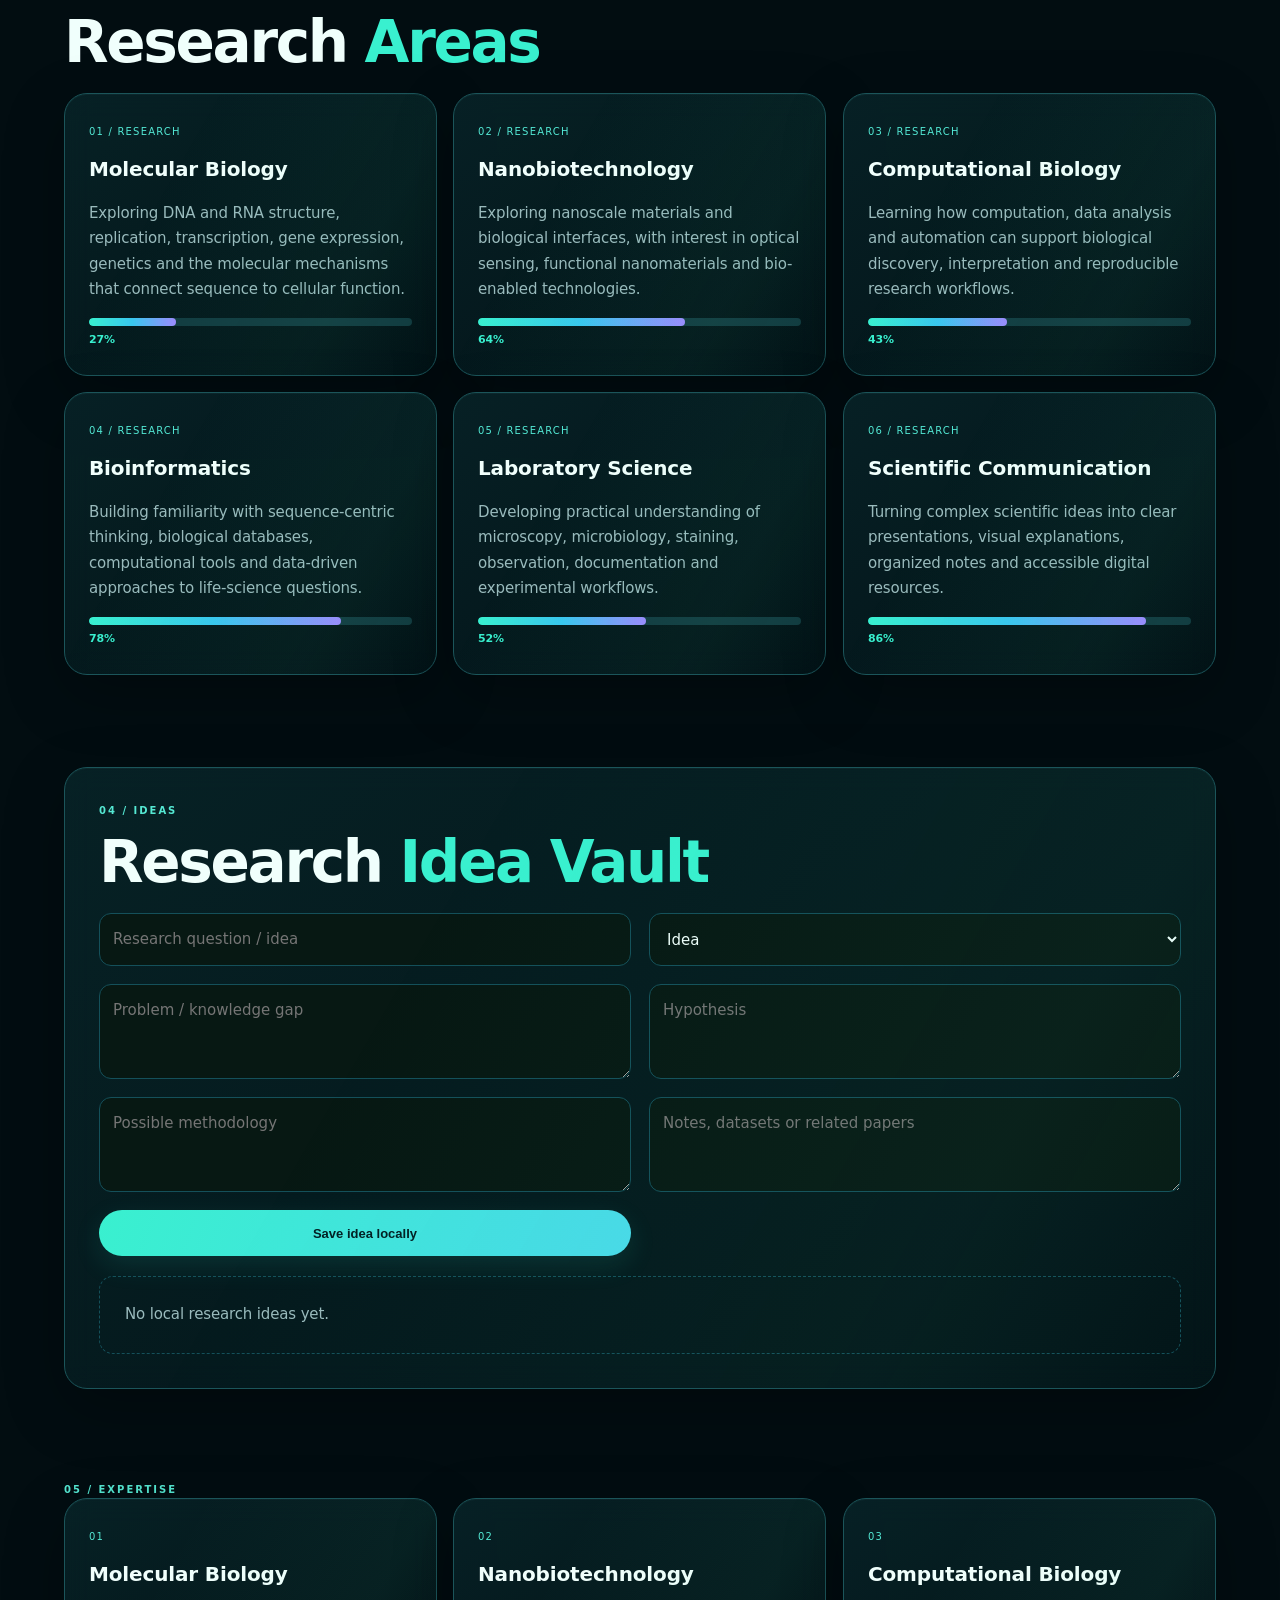
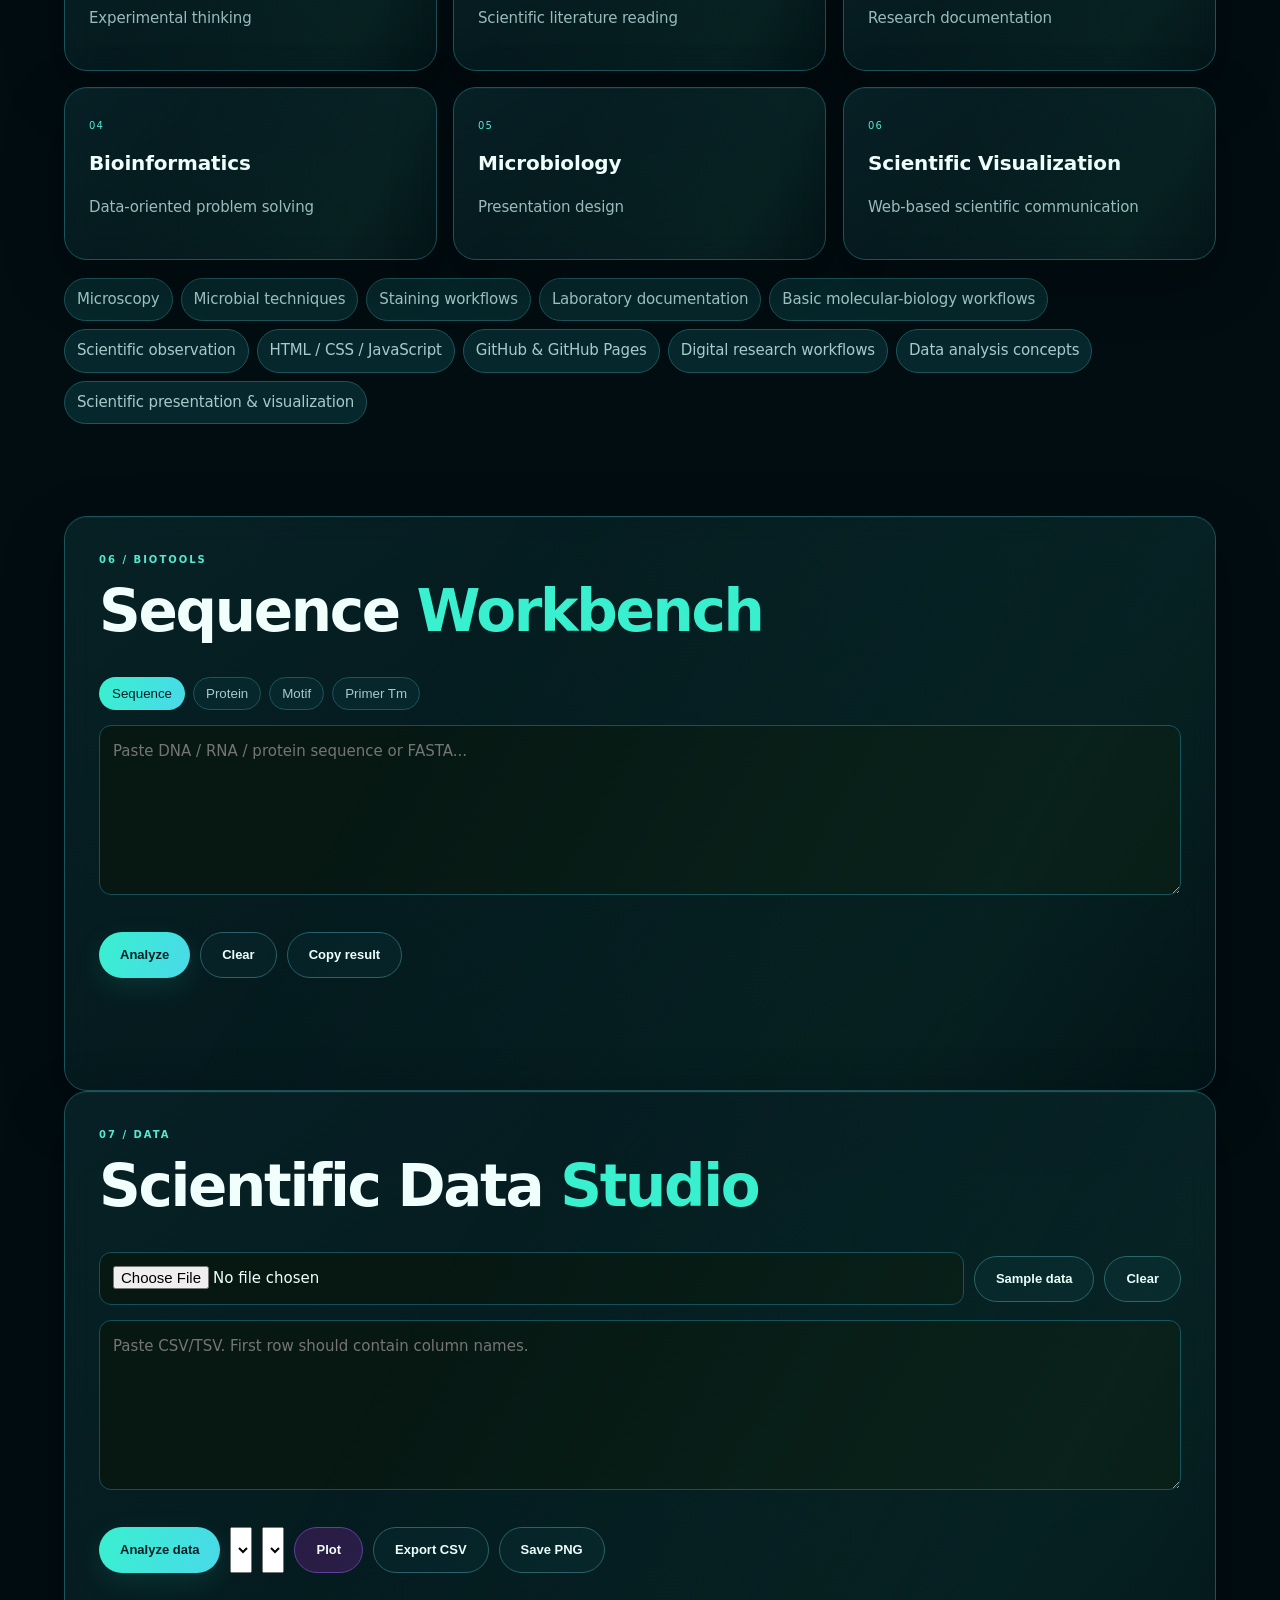
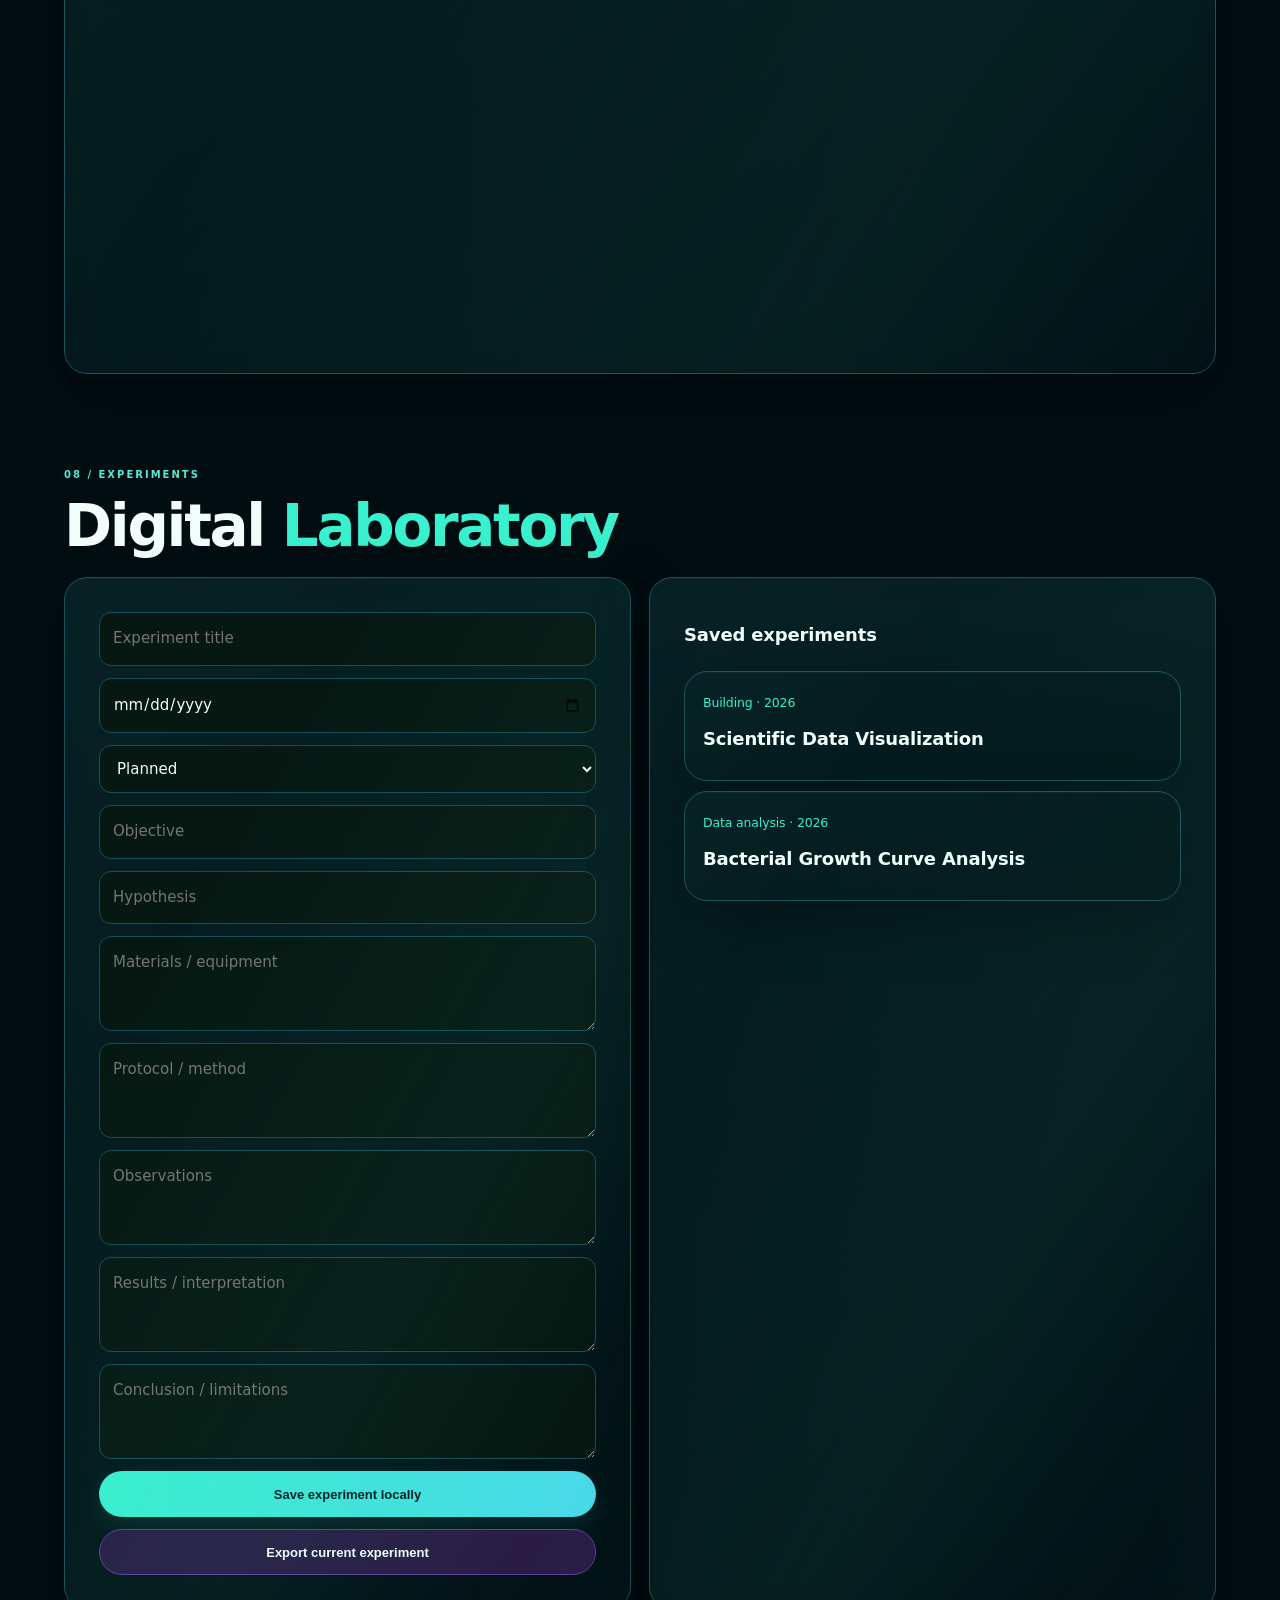
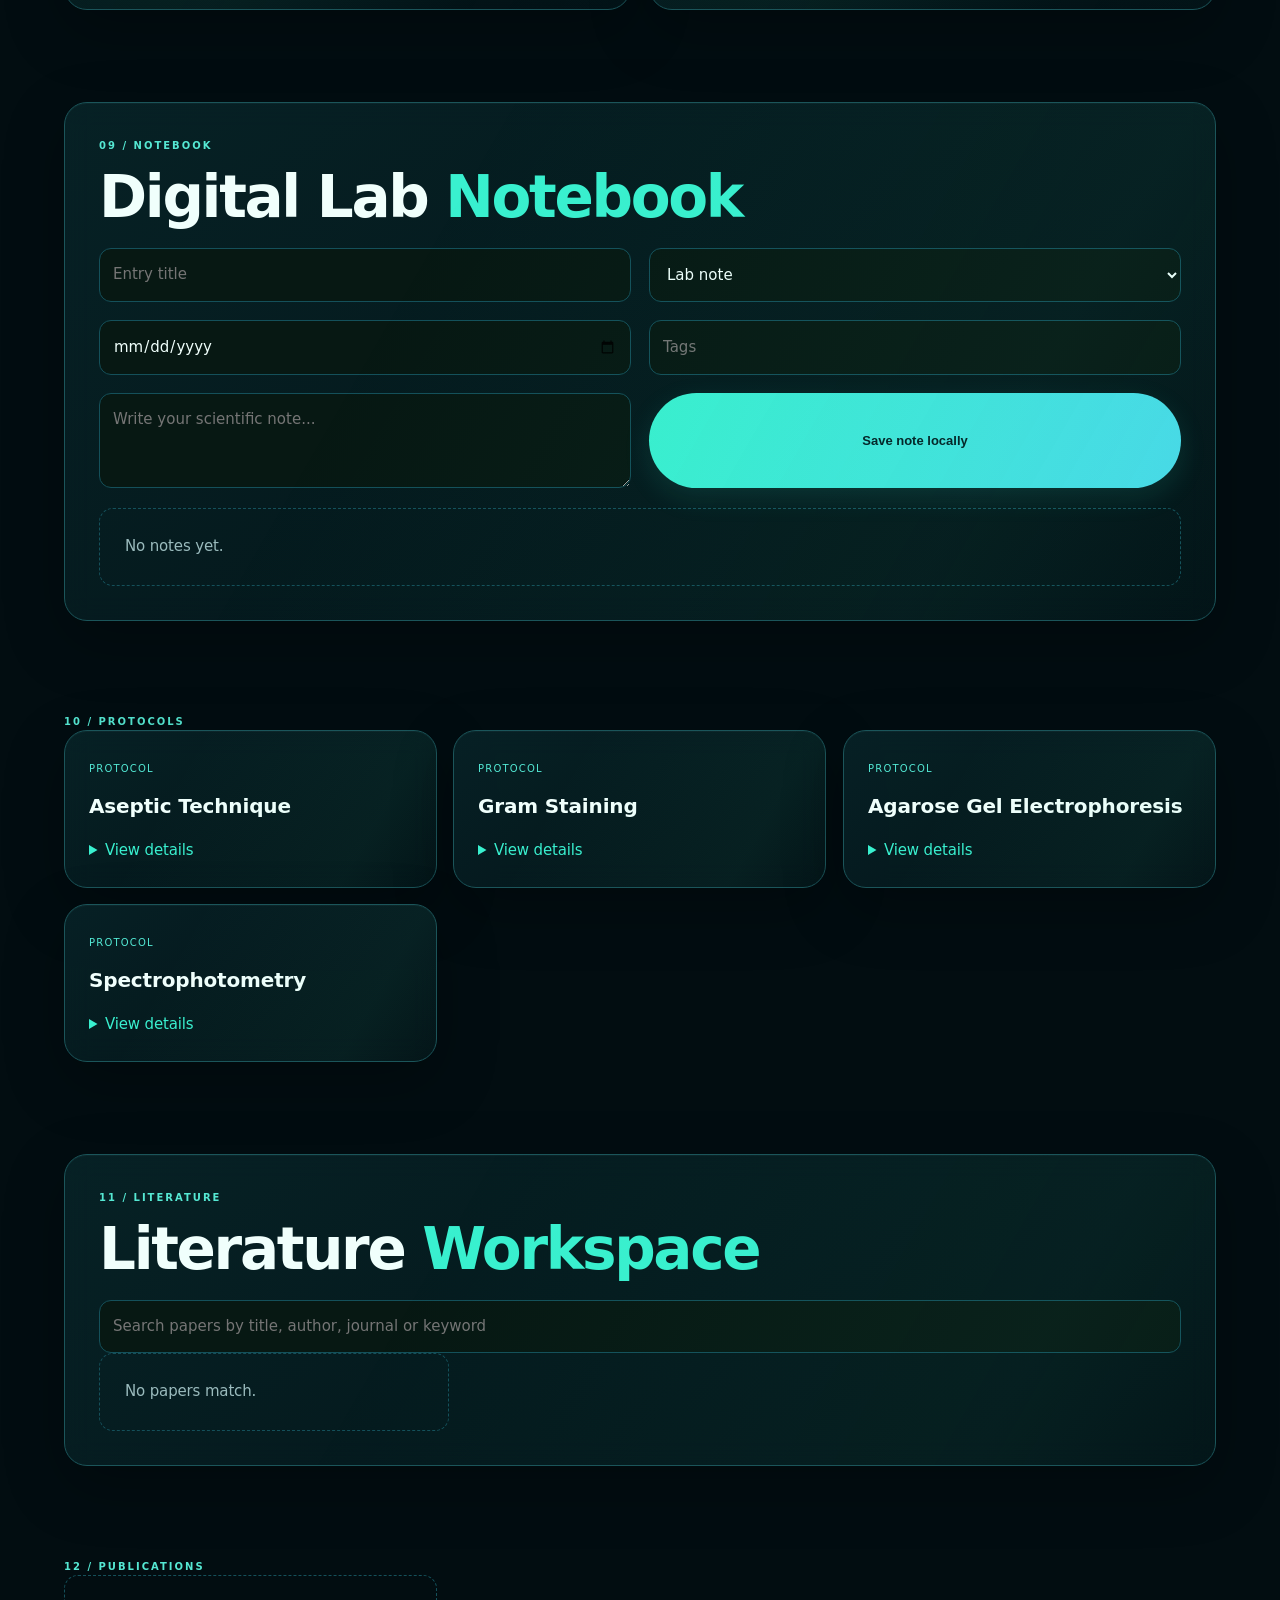
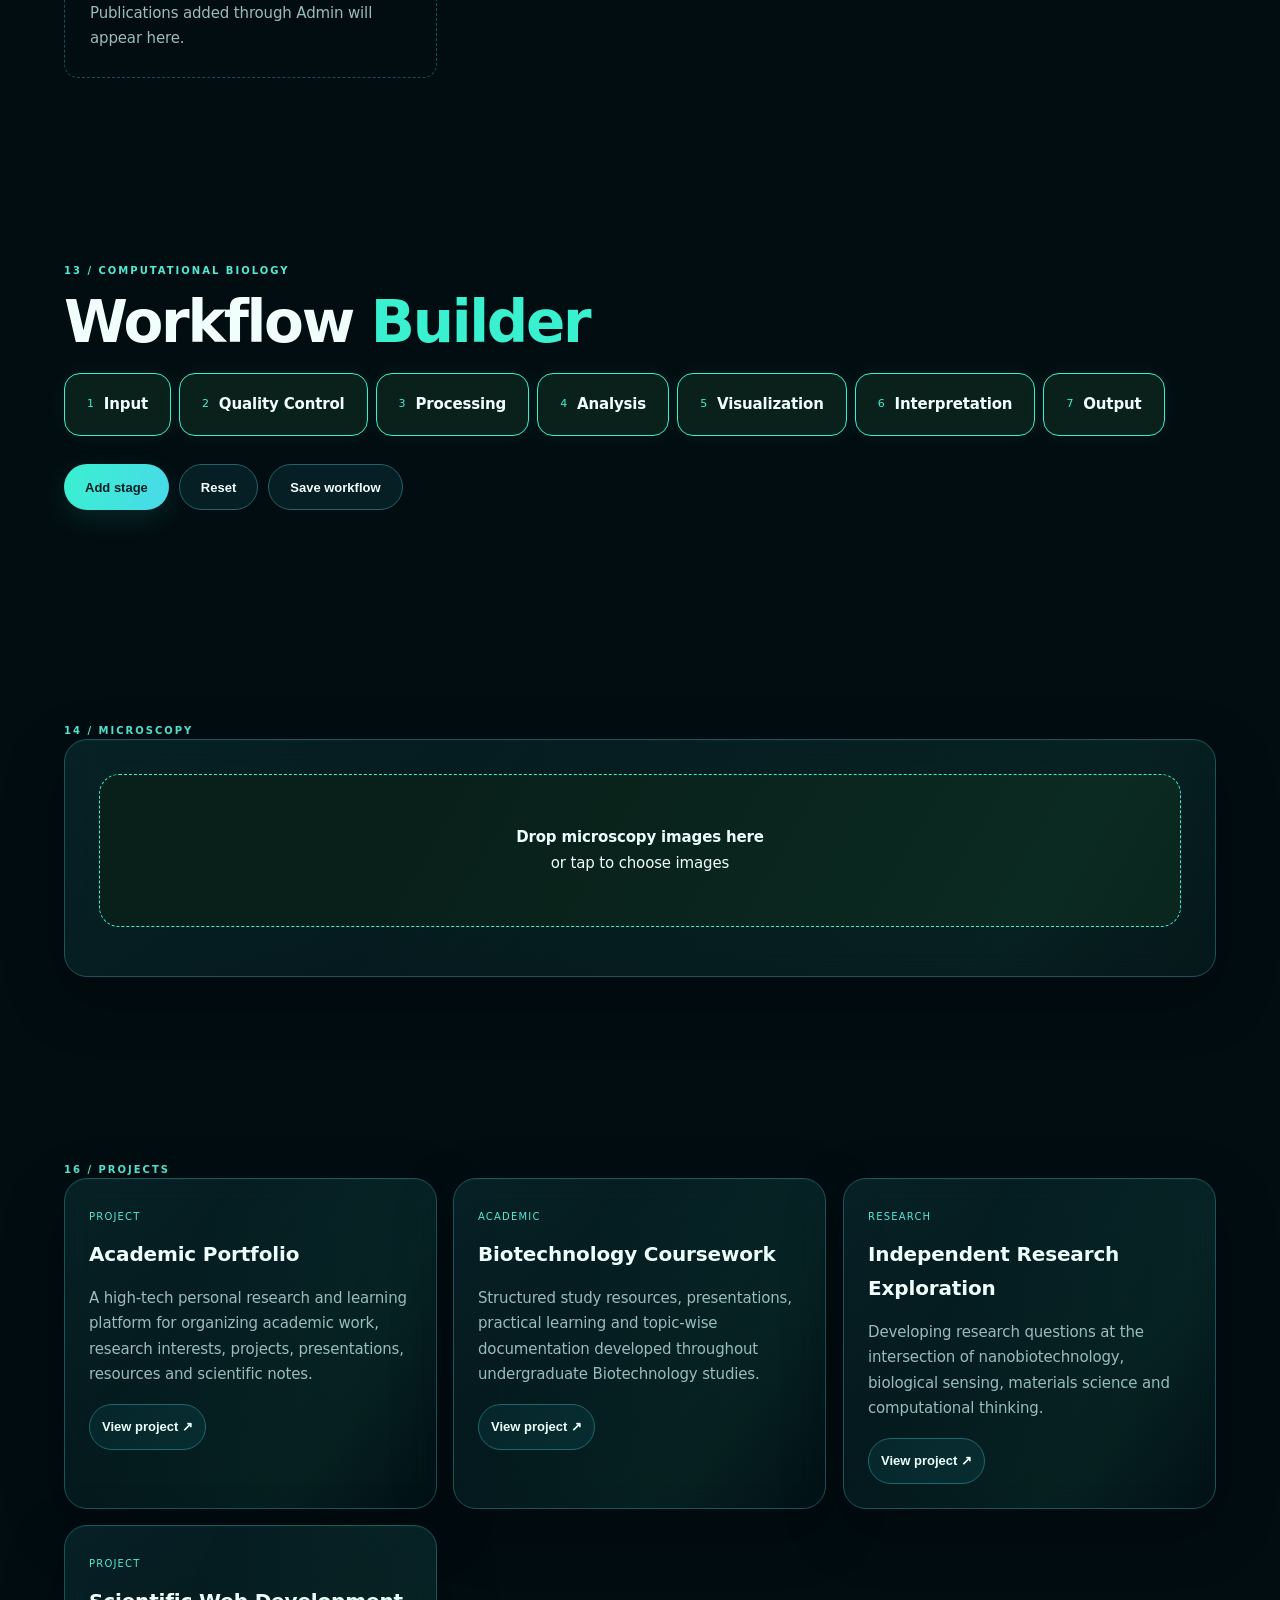
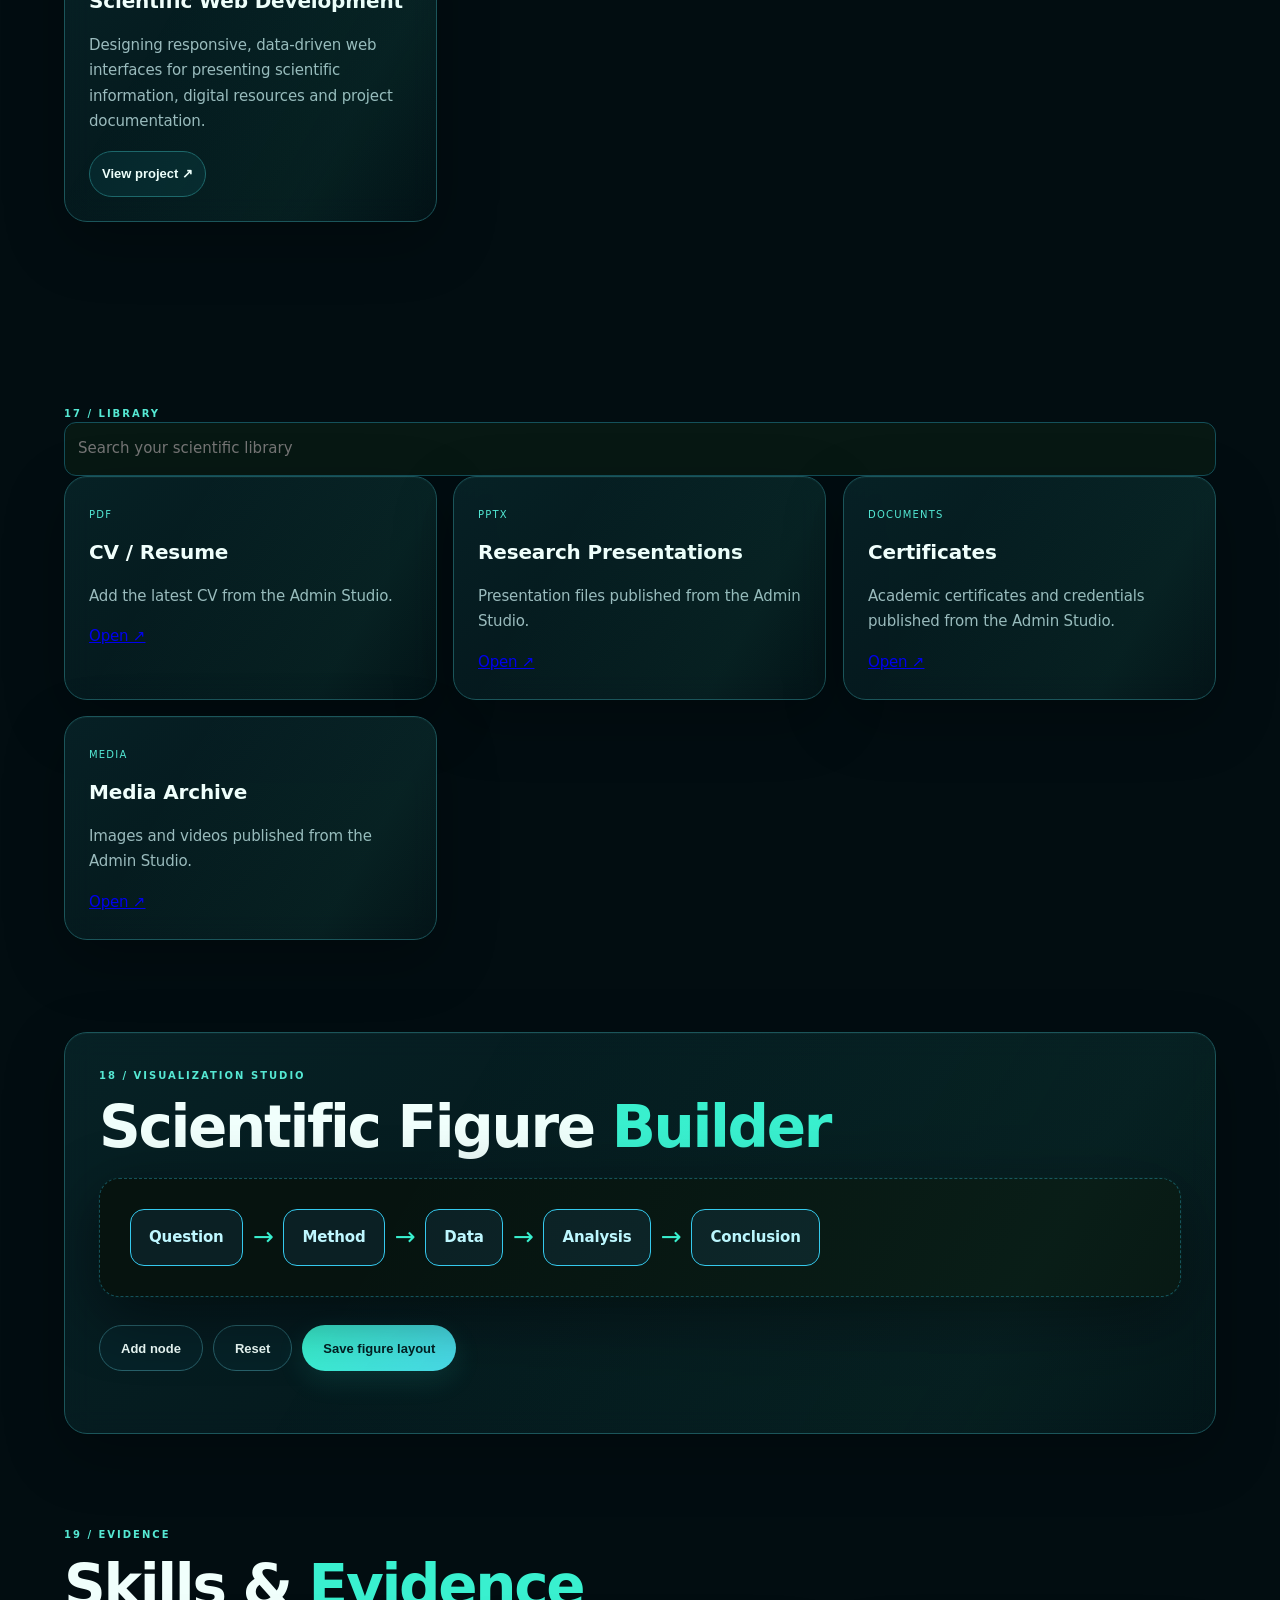
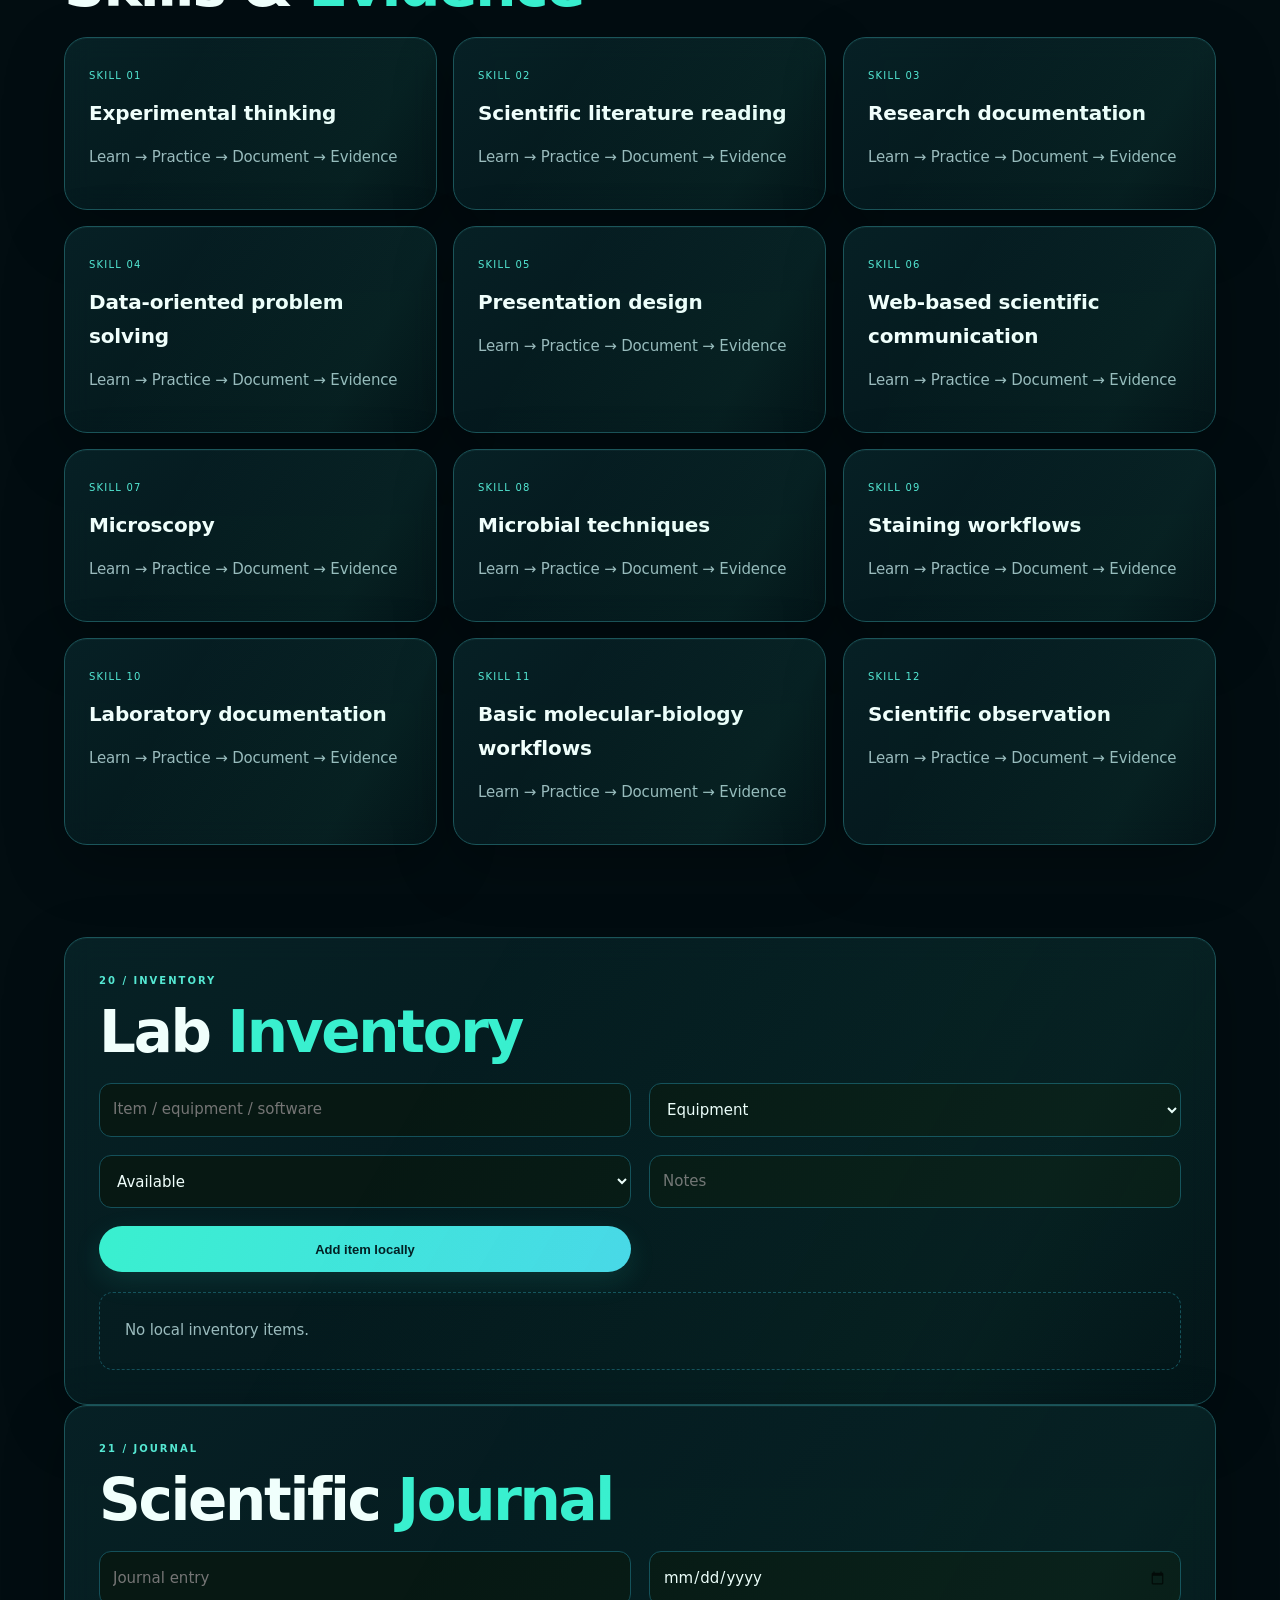
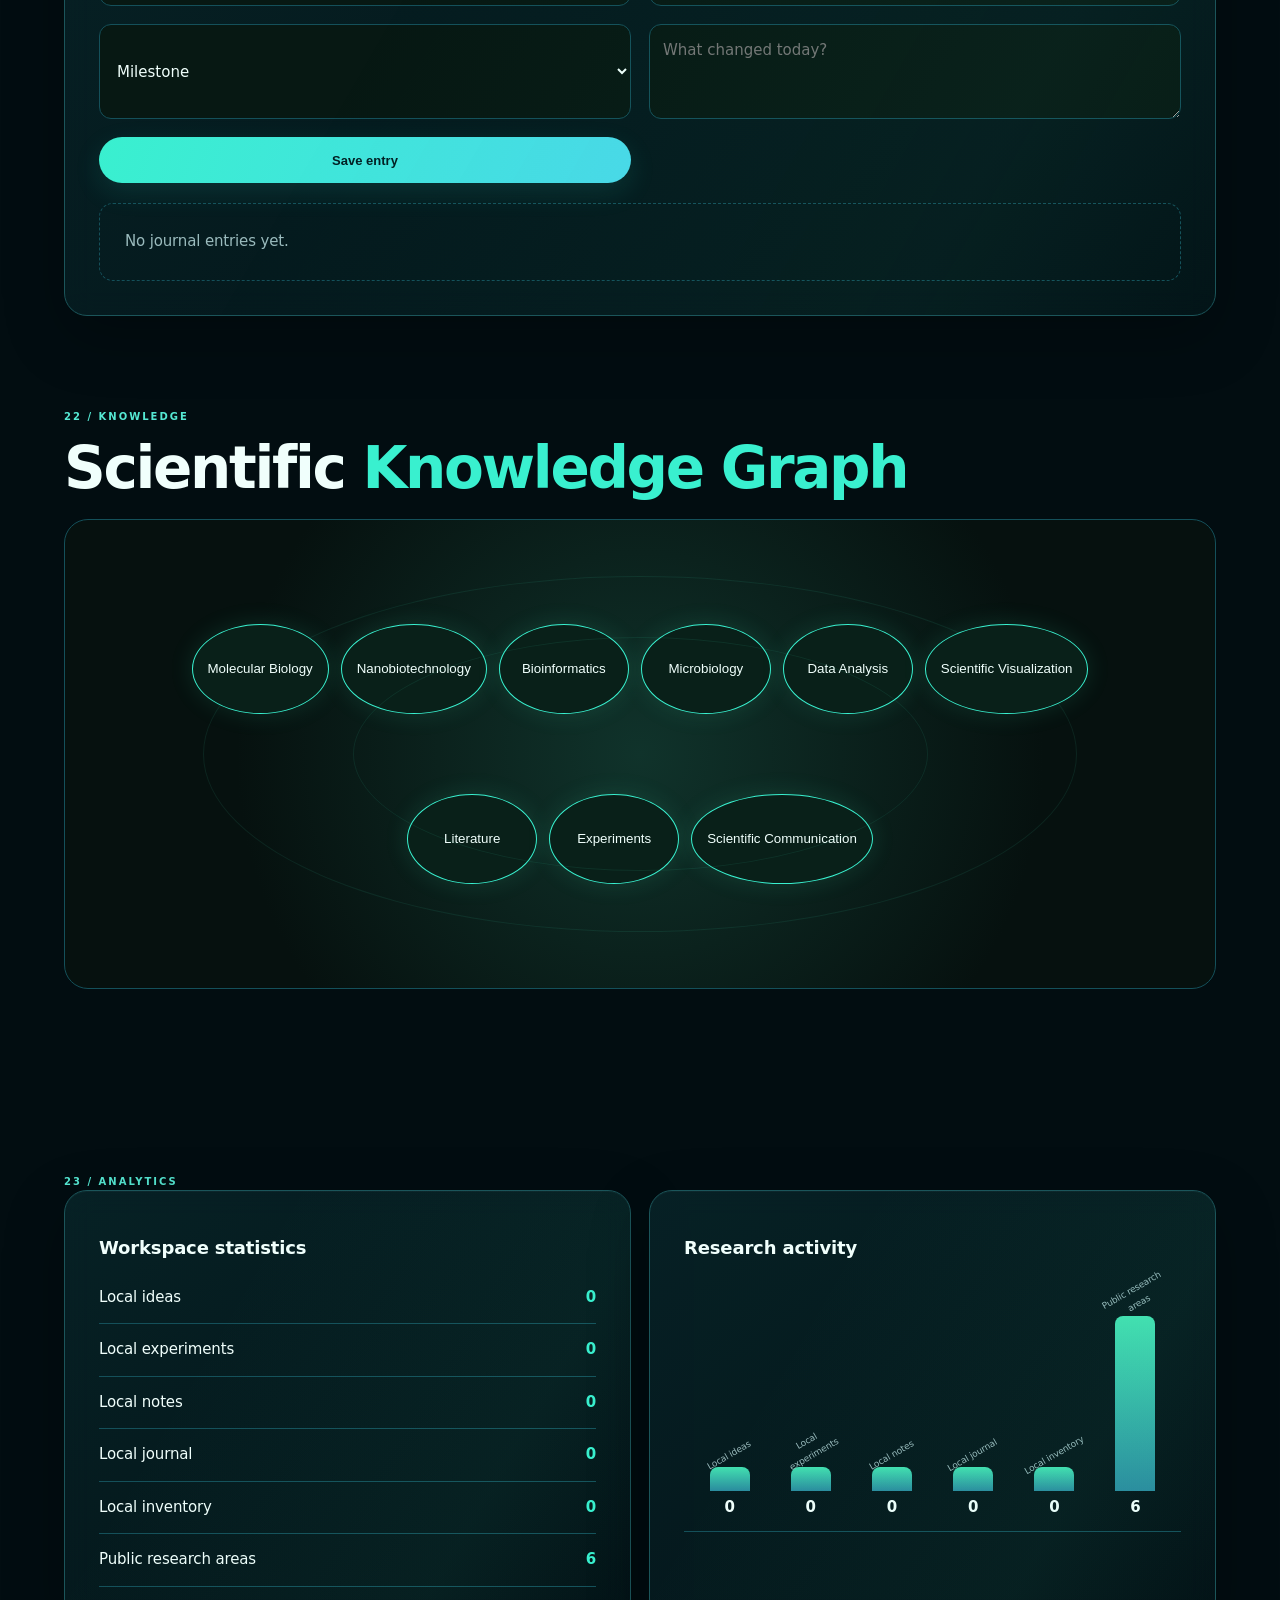
==== commit 9d77651e: "Add files via upload" ====
--- a/index.html
+++ b/index.html
@@ -1,9 +1,9 @@
 <!doctype html><html lang="en"><head><meta charset="utf-8"><meta name="viewport" content="width=device-width,initial-scale=1,viewport-fit=cover"><meta name="theme-color" content="#06110f"><meta name="description" content="Tahir Ahmad Bijran — Scientific Workspace for biotechnology, research and computational biology."><link rel="manifest" href="pwa-manifest.json"><link rel="icon" href="assets/images/profile.jpg" type="image/jpeg"><title>Tahir Ahmad Bijran — Scientific Workspace</title><link rel="stylesheet" href="style.css"></head><body>
 <canvas id="globalScienceCanvas" aria-hidden="true"></canvas><div class="ambient"><i></i><i></i><i></i></div><div class="grid"></div>
-<header class="topbar"><a class="brand" href="#home"><img src="assets/images/profile.jpg" onerror="this.src='assets/images/profile-placeholder.svg'" alt="Tahir Ahmad Bijran"><span>SCIENTIFIC<br><b>WORKSPACE</b></span></a><div class="top-actions"><button id="searchBtn" class="round" title="Search">⌕</button><button id="menuBtn" class="round" title="Menu">☰</button></div></header>
+<header class="topbar"><a class="brand" href="#home"><img src="assets/images/profile.jpg" onerror="this.src='assets/images/profile-placeholder.svg'" alt="Tahir Ahmad Bijran"><span>TAHIR AHMAD<br><b>SCIENTIFIC WORKSPACE</b></span></a><div class="top-actions"><button id="searchBtn" class="round" title="Search">⌕</button><button id="menuBtn" class="round" title="Menu">☰</button></div></header>
 <div id="drawer" class="drawer-wrap" aria-hidden="true"><div id="drawerBack" class="drawer-back"></div><aside class="drawer"><div class="drawer-head"><span>SCIENTIFIC WORKSPACE</span><button id="drawerClose">×</button></div><div class="drawer-profile"><img src="assets/images/profile.jpg" onerror="this.src='assets/images/profile-placeholder.svg'" alt=""><div><b>Tahir Ahmad Bijran</b><small>Biotechnology • Research • Computational Biology</small></div></div><nav id="nav"></nav><div class="drawer-foot"><a class="lab-suite-drawer-link" href="https://bijrantahir.github.io/LabSuitePro/" target="_blank" rel="noopener">Lab Suite Pro ↗</a><a href="https://orcid.org/0009-0002-7115-4499" target="_blank" rel="noopener">ORCID ↗</a><a href="https://github.com/BijranTahir" target="_blank" rel="noopener">GitHub ↗</a><a href="https://www.linkedin.com/in/tahir-ahmad-bijran-183389273" target="_blank" rel="noopener">LinkedIn ↗</a><a href="mailto:tahirbijran@cukashmir.edu.in">Email ↗</a></div></aside></div>
 <main>
-<section id="home" class="hero section"><div><span class="eyebrow">BIOTECHNOLOGY / RESEARCH / COMPUTATIONAL BIOLOGY</span><div class="live"><i></i> SCIENTIFIC WORKSPACE ONLINE</div><h1>Tahir Ahmad <em>Bijran</em></h1><p id="heroBio">A scientific workspace for biotechnology, research, computational biology and practical laboratory learning.</p><div class="actions"><a class="btn primary" href="#dashboard">Open Workspace ↗</a><a class="btn" href="#research">Explore Research</a></div><div class="identity"><span id="degree">B.Sc. (Hons) Biotechnology</span><b></b><span>Central University of Kashmir</span><a class="orcid-chip" href="https://orcid.org/0009-0002-7115-4499" target="_blank" rel="noopener"><i>iD</i> ORCID 0009-0002-7115-4499 ↗</a></div></div><div class="hero-core"><canvas id="scienceCanvas" aria-hidden="true"></canvas><div class="hud-label hud-top">BIO • 01</div><div class="hud-label hud-bottom">LIVE / RESEARCH MATRIX</div><div class="orbit a"></div><div class="orbit b"></div><div class="orbit c"></div><div class="core"><img src="assets/images/profile.jpg" onerror="this.src='assets/images/profile-placeholder.svg'" alt="Tahir Ahmad Bijran"></div></div></section>
+<section id="home" class="hero section"><div><span class="eyebrow">BIOTECHNOLOGY / RESEARCH / COMPUTATIONAL BIOLOGY</span><div class="live"><i></i> SCIENTIFIC WORKSPACE ONLINE</div><h1>Curious by nature.<br><em>Experimental<br>by choice.</em></h1><p id="heroBio">Exploring biology at the intersection of experiments, computation and innovation to build solutions for a healthier and more sustainable future.</p><div class="actions"><a class="btn primary" href="#projects">View My Work&nbsp; →</a><a class="btn" href="#cv">↓ &nbsp;Explore CV</a></div><div class="identity"><span id="degree">B.Sc. (Hons) Biotechnology</span><b></b><span>Central University of Kashmir</span><a class="orcid-chip" href="https://orcid.org/0009-0002-7115-4499" target="_blank" rel="noopener"><i>iD</i> ORCID 0009-0002-7115-4499 ↗</a></div></div><div class="hero-core"><canvas id="scienceCanvas" aria-hidden="true"></canvas><div class="hud-label hud-top">BIO • 01 / MOLECULAR SYSTEMS</div><div class="hud-label hud-bottom">BIOLOGY · DATA · INNOVATION</div><div class="hero-annotation">BIOLOGY<br>DATA<br>INNOVATION</div><div class="orbit a"></div><div class="orbit b"></div><div class="orbit c"></div><div class="core"><img src="assets/images/profile.jpg" onerror="this.src='assets/images/profile-placeholder.svg'" alt="Tahir Ahmad Bijran"></div></div></section>
 
 <section id="about" class="section panel"><div class="kicker">01 / PROFILE</div><div class="two"><div><h2>Curious by nature.<br><em>Experimental by choice.</em></h2><p id="aboutSummary"></p><p id="aboutBio"></p></div><div class="facts" id="facts"></div></div><div class="scientific-id"><div><small>SCIENTIFIC IDENTITY</small><h3>Tahir Ahmad Bijran</h3><p>Biotechnology · Research · Computational Biology</p></div><a class="orcid-card" href="https://orcid.org/0009-0002-7115-4499" target="_blank" rel="noopener"><span>ORCID</span><b>0009-0002-7115-4499</b><small>View researcher record ↗</small></a></div><div class="identity-links" aria-label="Academic and professional links"><a class="identity-link labsuite-link" href="https://bijrantahir.github.io/LabSuitePro/" target="_blank" rel="noopener"><span class="brand-icon labsuite-icon" aria-hidden="true"><svg viewBox="0 0 24 24"><path d="M9 3h6v2h-1v3.1l5.5 9.1A2.4 2.4 0 0 1 17.45 21H6.55a2.4 2.4 0 0 1-2.05-3.8L10 8.1V5H9V3Zm3 6.1-4.7 7.7a.8.8 0 0 0 .68 1.2h8.04a.8.8 0 0 0 .68-1.2L12 9.1ZM8.2 15h7.6l1.1 1.8a.8.8 0 0 1-.68 1.2H7.77a.8.8 0 0 1-.68-1.2L8.2 15Z"/></svg></span><span><b>Lab Suite Pro</b><small>Independent laboratory toolkit ↗</small></span></a><a class="identity-link github-link" href="https://github.com/BijranTahir" target="_blank" rel="me noopener"><span class="brand-icon github-icon" aria-hidden="true"><svg viewBox="0 0 24 24"><path d="M12 .7A11.3 11.3 0 0 0 8.43 22.92c.56.1.77-.24.77-.54v-2.1c-3.14.68-3.8-1.33-3.8-1.33-.51-1.3-1.25-1.65-1.25-1.65-1.02-.7.08-.69.08-.69 1.13.08 1.73 1.16 1.73 1.16 1 .1.97 1.88 3.35 1.34.1-.73.39-1.22.7-1.5-2.5-.29-5.13-1.25-5.13-5.55 0-1.23.44-2.23 1.16-3.02-.12-.29-.5-1.43.11-2.98 0 0 .95-.3 3.12 1.15a10.7 10.7 0 0 1 5.68 0c2.17-1.45 3.12-1.15 3.12-1.15.61 1.55.23 2.69.11 2.98.72.79 1.16 1.79 1.16 3.02 0 4.31-2.63 5.26-5.14 5.54.4.35.75 1.03.75 2.08v3.08c0 .3.2.65.78.54A11.3 11.3 0 0 0 12 .7Z"/></svg></span><span><b>GitHub</b><small>Code & projects</small></span></a><a class="identity-link linkedin-link" href="https://www.linkedin.com/in/tahir-ahmad-bijran-183389273" target="_blank" rel="me noopener"><span class="brand-icon linkedin-icon" aria-hidden="true"><svg viewBox="0 0 24 24"><path d="M5.2 8.2H1.4V22h3.8V8.2ZM3.3 2A2.2 2.2 0 1 0 3.3 6.4 2.2 2.2 0 0 0 3.3 2ZM22.6 14.1c0-4.15-2.21-6.08-5.16-6.08-2.38 0-3.45 1.31-4.04 2.23V8.2H9.6V22h3.8v-7.02c0-1.85.35-3.64 2.64-3.64 2.25 0 2.28 2.11 2.28 3.76V22h3.8v-7.9Z"/></svg></span><span><b>LinkedIn</b><small>Professional profile</small></span></a><a class="identity-link email-link" href="mailto:tahirbijran@gmail.com"><span class="brand-icon gmail-icon" aria-hidden="true"><svg viewBox="0 0 24 24"><path d="M2 5.7A2.7 2.7 0 0 1 4.7 3h14.6A2.7 2.7 0 0 1 22 5.7v12.6a2.7 2.7 0 0 1-2.7 2.7H4.7A2.7 2.7 0 0 1 2 18.3V5.7Zm2.4.2v12.4h2.7v-8l4.9 3.8 4.9-3.8v8h2.7V5.9l-7.6 5.9-7.6-5.9Z"/></svg></span><span><b>Email / Gmail</b><small>tahirbijran@gmail.com</small></span></a><a class="identity-link orcid-link" href="https://orcid.org/0009-0002-7115-4499" target="_blank" rel="noopener"><span class="brand-icon orcid-icon" aria-hidden="true">iD</span><span><b>ORCID</b><small>0009-0002-7115-4499</small></span></a><a class="identity-link edu-link" href="https://cukashmir.ac.in/" target="_blank" rel="noopener"><span class="brand-icon edu-icon" aria-hidden="true"><svg viewBox="0 0 24 24"><path d="m2 9 10-5 10 5-10 5L2 9Zm4 2.4v5.2c3.6 2.1 8.4 2.1 12 0v-5.2l-6 3-6-3ZM20 10v6"/></svg></span><span><b>University</b><small>Central University of Kashmir</small></span></a></div></section>
 
--- a/style.css
+++ b/style.css
@@ -129,3 +129,34 @@
 .labsuite-link .labsuite-icon{display:grid;place-items:center;color:#38e0b0;background:rgba(56,224,176,.09);border:1px solid rgba(56,224,176,.28);box-shadow:0 0 24px rgba(56,224,176,.12)}
 .labsuite-link .labsuite-icon svg{width:21px;height:21px;fill:currentColor}
 .labsuite-link:hover .labsuite-icon{box-shadow:0 0 30px rgba(56,224,176,.28),inset 0 0 18px rgba(56,224,176,.08);transform:translateY(-1px) scale(1.04)}
+
+
+/* V13 — premium scientific portfolio redesign (responsive, lightweight) */
+:root{--bg:#020d11;--bg2:#04171b;--panel:#062126;--panel2:#082a30;--text:#f0fffc;--muted:#9abbbd;--line:#14505a;--a:#39f0cf;--c:#35c9ee;--p:#8d9dff;--shadow:0 22px 70px #0008}
+body{background:#020d11;letter-spacing:-.01em}
+.ambient{background:radial-gradient(ellipse at 70% 15%,#073c43 0%,transparent 38%),radial-gradient(ellipse at 15% 45%,#06352d 0%,transparent 36%),linear-gradient(180deg,#020d11,#031316 65%,#020a0d)}
+.grid{opacity:.12;background-size:58px 58px;background-image:linear-gradient(#1c5a5a 1px,transparent 1px),linear-gradient(90deg,#1c5a5a 1px,transparent 1px);mask-image:linear-gradient(to bottom,#000,transparent 88%)}
+.topbar{height:78px;padding:12px max(4.5%,calc((100vw - 1320px)/2));background:rgba(2,13,17,.78);border-bottom:1px solid #2ddbc51b;backdrop-filter:blur(22px) saturate(150%)}
+.brand{font-size:10px;letter-spacing:.12em}.brand img{width:44px;height:44px;border-color:#39f0cf;box-shadow:0 0 24px #39f0cf26}.brand b{color:#39f0cf}
+.round{border-radius:14px;background:#062027d9;border-color:#24616a;font-size:22px}.round:hover{border-color:var(--a);box-shadow:0 0 25px #39f0cf22}
+.section{width:min(1320px,90vw);padding:92px 0}.hero{min-height:94vh;padding-top:140px;padding-bottom:78px;grid-template-columns:minmax(0,1.05fr) minmax(320px,.95fr);gap:34px;position:relative;isolation:isolate}
+.hero:before{content:"";position:absolute;z-index:-1;inset:80px -5vw 25px 18%;background:radial-gradient(ellipse at 75% 35%,#00d9e82b,transparent 35%),radial-gradient(ellipse at 80% 75%,#14f2c21b,transparent 40%);pointer-events:none}
+.hero .eyebrow{display:inline-flex;align-items:center;gap:10px;padding:8px 12px;border:1px solid #2b82775c;border-radius:999px;background:#041b20b8;font-size:9px;letter-spacing:.16em;color:#66e9d8}
+.live{margin:22px 0 17px;color:#7fa9ae;font-size:10px;letter-spacing:.1em}.live i{background:#3df4cc;box-shadow:0 0 16px #3df4cc}
+.hero h1{font-size:clamp(48px,6.7vw,88px);line-height:.99;letter-spacing:-.065em;margin:12px 0 24px;max-width:760px}.hero h1 em{color:#39f0cf;background:linear-gradient(100deg,#39f0cf,#3dc6f2);background-clip:text;-webkit-background-clip:text;-webkit-text-fill-color:transparent}
+.hero p{max-width:580px;font-size:clamp(16px,1.5vw,19px);line-height:1.75;color:#b0cccd}.actions{margin:27px 0 24px}.btn{border-radius:999px;padding:13px 21px;background:#06242ad9;border-color:#28616a;font-size:13px;min-height:46px}.btn.primary{background:linear-gradient(110deg,#39f0cf,#49d9e9);color:#032024;box-shadow:0 9px 28px #39f0cf1d}.btn.primary:hover{box-shadow:0 12px 36px #39f0cf35}.identity{flex-wrap:wrap;gap:10px 13px;font-size:11px}.identity .orcid-chip{margin-top:4px}
+.hero-core{height:min(560px,46vw);min-height:390px;border-radius:28px;overflow:hidden;background:radial-gradient(ellipse at 60% 42%,#0d68722b,transparent 52%),linear-gradient(145deg,#061f25a8,#03111638);border:1px solid #3bd9e52b;box-shadow:inset 0 0 65px #12d7e20a,0 30px 90px #0005;transform:none!important}
+.hero-core:before{content:"";position:absolute;inset:0;background-image:url('assets/images/dna-helix.svg');background-position:center;background-size:cover;background-repeat:no-repeat;opacity:.86;mix-blend-mode:screen;animation:helixDrift 24s ease-in-out infinite alternate}
+.hero-core:after{content:"";position:absolute;inset:0;background:linear-gradient(90deg,#0311168c,transparent 48%,#03111635),linear-gradient(0deg,#031116b8,transparent 38%);pointer-events:none}
+#scienceCanvas{z-index:1;opacity:.78}.orbit{z-index:2;border-color:#53f0dd42;box-shadow:0 0 30px #2ad9e50c}.orbit.a{width:72%;height:33%}.orbit.b{width:86%;height:43%}.orbit.c{width:96%;height:59%}.core{width:clamp(130px,15vw,190px);height:clamp(130px,15vw,190px);z-index:3;border:2px solid #39f0cf;background:#03171b;box-shadow:0 0 0 10px #39f0cf0c,0 0 65px #24d9e64a}.hud-label{z-index:4;color:#79f4e1;font-size:9px;letter-spacing:.18em}.hud-top{top:24px;left:24px}.hud-bottom{bottom:24px;left:24px}.hero-annotation{position:absolute;z-index:4;left:13%;top:42%;font:italic 13px/1.45 Georgia,serif;letter-spacing:.07em;color:#d2fffa;transform:rotate(-9deg);text-shadow:0 0 18px #39f0cf8c}
+.panel,.card,.calc,.list-item{position:relative;background:linear-gradient(145deg,rgba(7,35,39,.92),rgba(3,19,23,.92));border-color:#1b555a;border-radius:23px;box-shadow:0 20px 60px #0004,inset 0 1px #b1fff709;backdrop-filter:blur(14px)}
+.panel{padding:clamp(20px,3vw,34px)}.panel:hover{border-color:#28777b;box-shadow:0 25px 80px #0006,0 0 32px #39f0cf0a}
+.kicker{color:#55e8d3;letter-spacing:.22em}.two{grid-template-columns:minmax(0,1fr) minmax(300px,.9fr);gap:30px}.two h2{font-size:clamp(34px,4.5vw,58px);line-height:1.05}.two h2 em,h2 em{color:#39f0cf}.facts{gap:12px}.facts div{background:linear-gradient(140deg,#08272b,#06191d);border-color:#1a4c52;border-radius:17px;min-height:100px}.facts small{letter-spacing:.15em;color:#74a6a9}.facts b{font-size:13px;color:#e3f7f4}
+.scientific-id{border-color:#1d5b5d;background:linear-gradient(110deg,#052127,#08272a);border-radius:20px}.scientific-id h3{font-size:clamp(20px,2vw,27px)}.orcid-card{border-radius:16px;background:#062226}.identity-links{gap:10px}.identity-link{background:linear-gradient(140deg,#06262b,#04191d);border-color:#16494f;border-radius:16px;min-height:72px}.identity-link:hover{border-color:#39f0cf7d;box-shadow:0 16px 45px #0005,0 0 24px #39f0cf12}.brand-icon{background:#073037;border-color:#20646a}
+.section-title{gap:20px;align-items:center}.section-title h2{font-size:clamp(34px,4.6vw,58px);margin:14px 0 22px}.mini{border-radius:999px;padding:10px 17px;background:#06272c;border-color:#1d666a}.metrics{grid-template-columns:repeat(6,minmax(0,1fr));gap:12px}.metric{background:linear-gradient(150deg,#08272c,#04191e);border-color:#16484e;border-radius:17px;padding:18px 10px;min-width:0}.metric b{color:#39f0cf;font-size:30px}.metric span{font-size:11px}.signal-strip{gap:9px}.signal-strip span{border-color:#1c5657;background:#062226;color:#83b9b9;border-radius:999px;padding:7px 11px;font-size:9px;letter-spacing:.1em}
+.grid2{gap:18px}.grid2>.panel h3{font-size:18px}.progress{background:#123b40;height:8px}.progress i{background:linear-gradient(90deg,#39f0cf,#39c7ef,#9d8aff)}.activity{border-color:#16464a}.activity b{color:#4ce8d4}.cards{grid-template-columns:repeat(3,minmax(0,1fr));gap:16px}.card{padding:24px}.card small{color:#53e8d4}.skill-cloud span,.tool-tabs button{background:#06272b;border-color:#1b565b;color:#a7cbcb}.tool-tabs button.active{background:linear-gradient(110deg,#39f0cf,#49d9e9);color:#042024}
+@keyframes helixDrift{from{transform:scale(1.02) translate3d(0,0,0)}to{transform:scale(1.09) translate3d(-1.5%,1%,0)}}
+@media(max-width:1000px){.hero{gap:22px;grid-template-columns:minmax(0,1fr) minmax(280px,.85fr)}.hero-core{min-height:350px}.metrics{grid-template-columns:repeat(3,minmax(0,1fr))}.two{grid-template-columns:1fr}.facts{grid-template-columns:repeat(2,minmax(0,1fr))}}
+@media(max-width:700px){.topbar{height:68px;padding:9px 5%}.brand img{width:39px;height:39px}.brand{font-size:9px}.round{width:41px;height:41px}.section{width:90vw;padding:66px 0}.hero{padding-top:112px;padding-bottom:48px;min-height:auto;grid-template-columns:1fr;gap:22px}.hero h1{font-size:clamp(43px,11.7vw,65px);line-height:1.01;margin-bottom:18px}.hero p{font-size:16px;line-height:1.65}.hero-core{height:360px;min-height:360px;order:-1;border-radius:22px}.hero-core .core{width:125px;height:125px}.hero-annotation{left:9%;top:42%;font-size:11px}.hud-top{top:16px;left:16px}.hud-bottom{bottom:16px;left:16px}.actions{gap:9px}.btn{font-size:12px;padding:12px 17px}.identity{align-items:flex-start;line-height:1.5}.identity .orcid-chip{font-size:8px}.section-title{align-items:flex-start}.section-title h2{font-size:clamp(31px,8vw,43px)}.metrics{grid-template-columns:repeat(3,minmax(0,1fr));gap:8px}.metric{padding:14px 6px;border-radius:14px}.metric b{font-size:26px}.metric span{font-size:10px}.grid2,.form.grid2{grid-template-columns:1fr}.cards{grid-template-columns:1fr}.identity-links{grid-template-columns:repeat(2,minmax(0,1fr));gap:8px}.identity-link{gap:9px;padding:10px;min-height:66px}.brand-icon{flex-basis:34px;width:34px;height:34px;border-radius:10px}.brand-icon svg{width:18px;height:18px}.identity-link b{font-size:11px}.identity-link small{font-size:9px}.scientific-id{padding:16px;gap:12px}.scientific-id h3{font-size:20px}.orcid-card{padding:14px}.facts{gap:8px}.facts div{padding:13px;min-height:88px}.panel{padding:19px;border-radius:19px}.two h2{font-size:clamp(32px,8.5vw,43px)}.signal-strip{gap:6px}.signal-strip span{font-size:8px;padding:6px 8px}.project-detail-grid{grid-template-columns:1fr}}
+@media(max-width:390px){.identity-links{grid-template-columns:1fr}.hero-core{height:300px;min-height:300px}.hero .eyebrow{font-size:8px;letter-spacing:.1em}.actions .btn{width:100%}.metrics{gap:6px}.metric b{font-size:23px}}
+@media(prefers-reduced-motion:reduce){.hero-core:before{animation:none}html{scroll-behavior:auto}.section.in-view .kicker,.section.in-view h2{animation:none}}
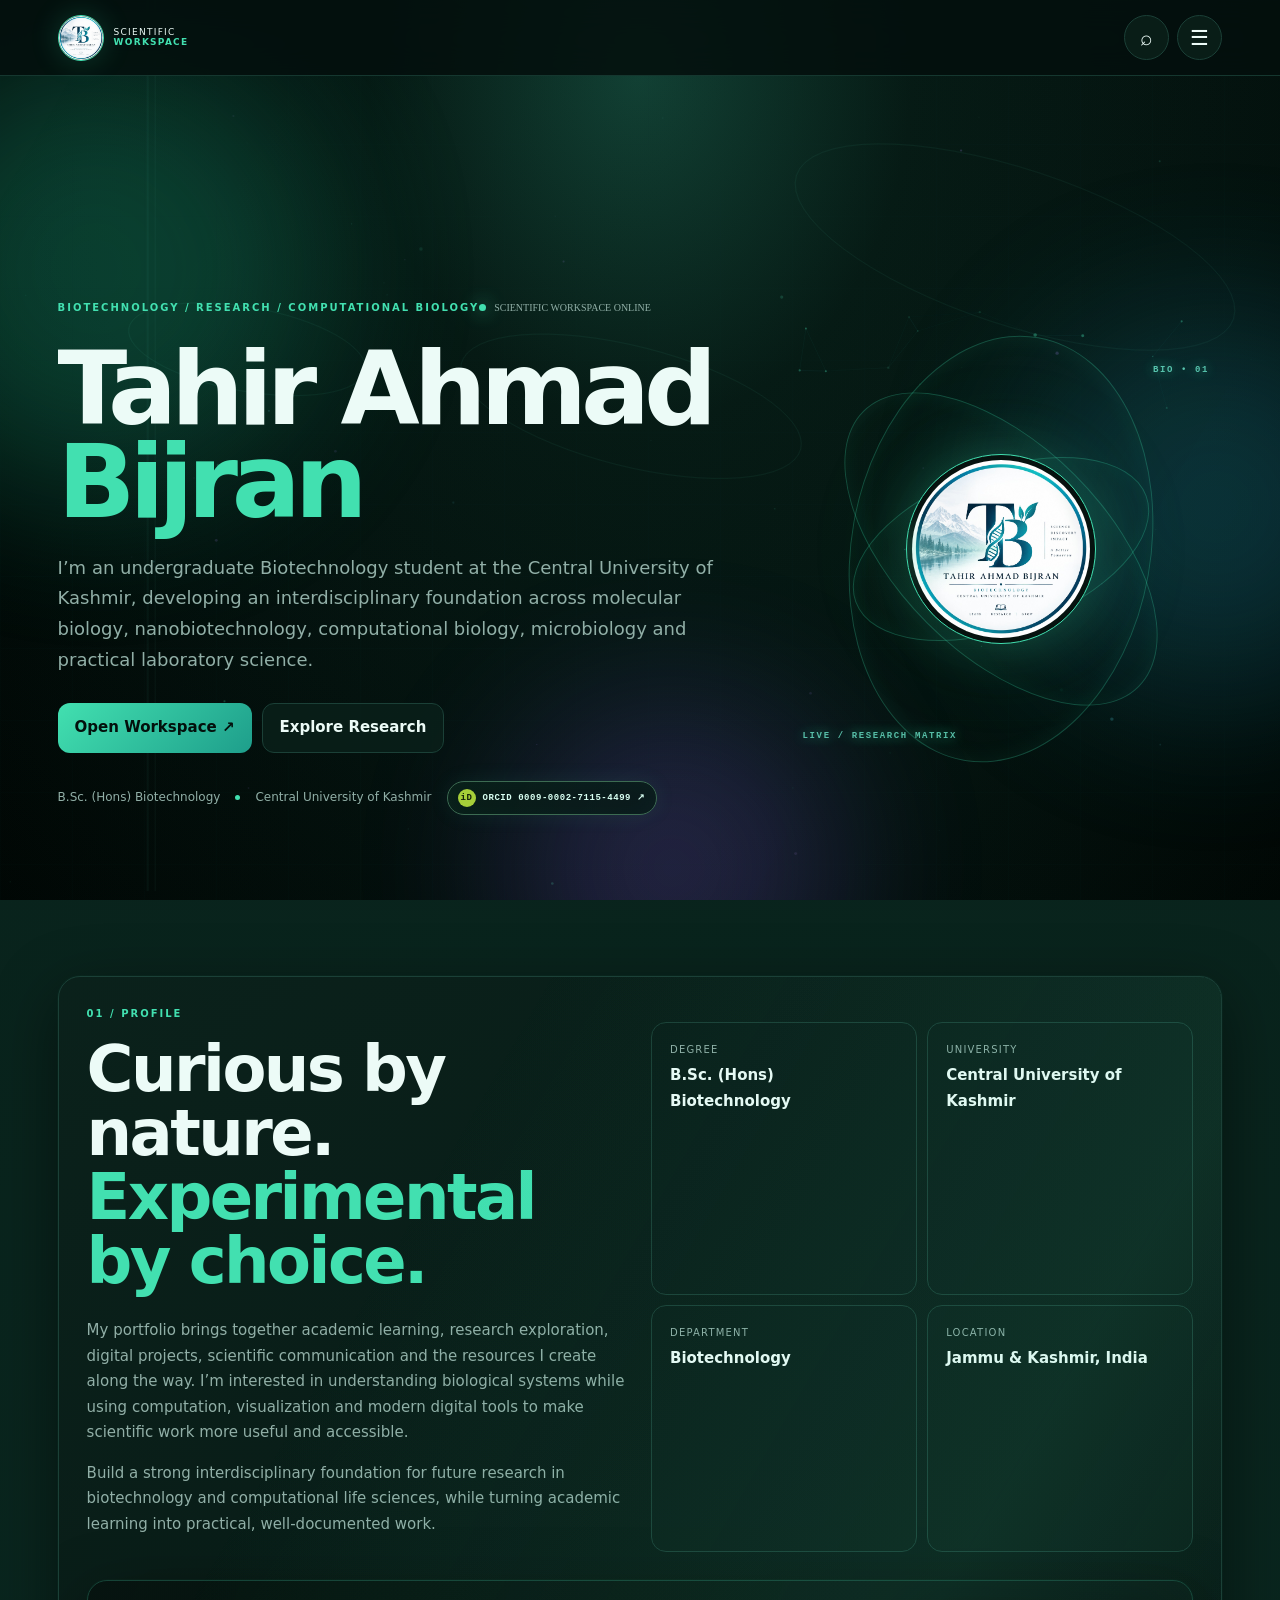
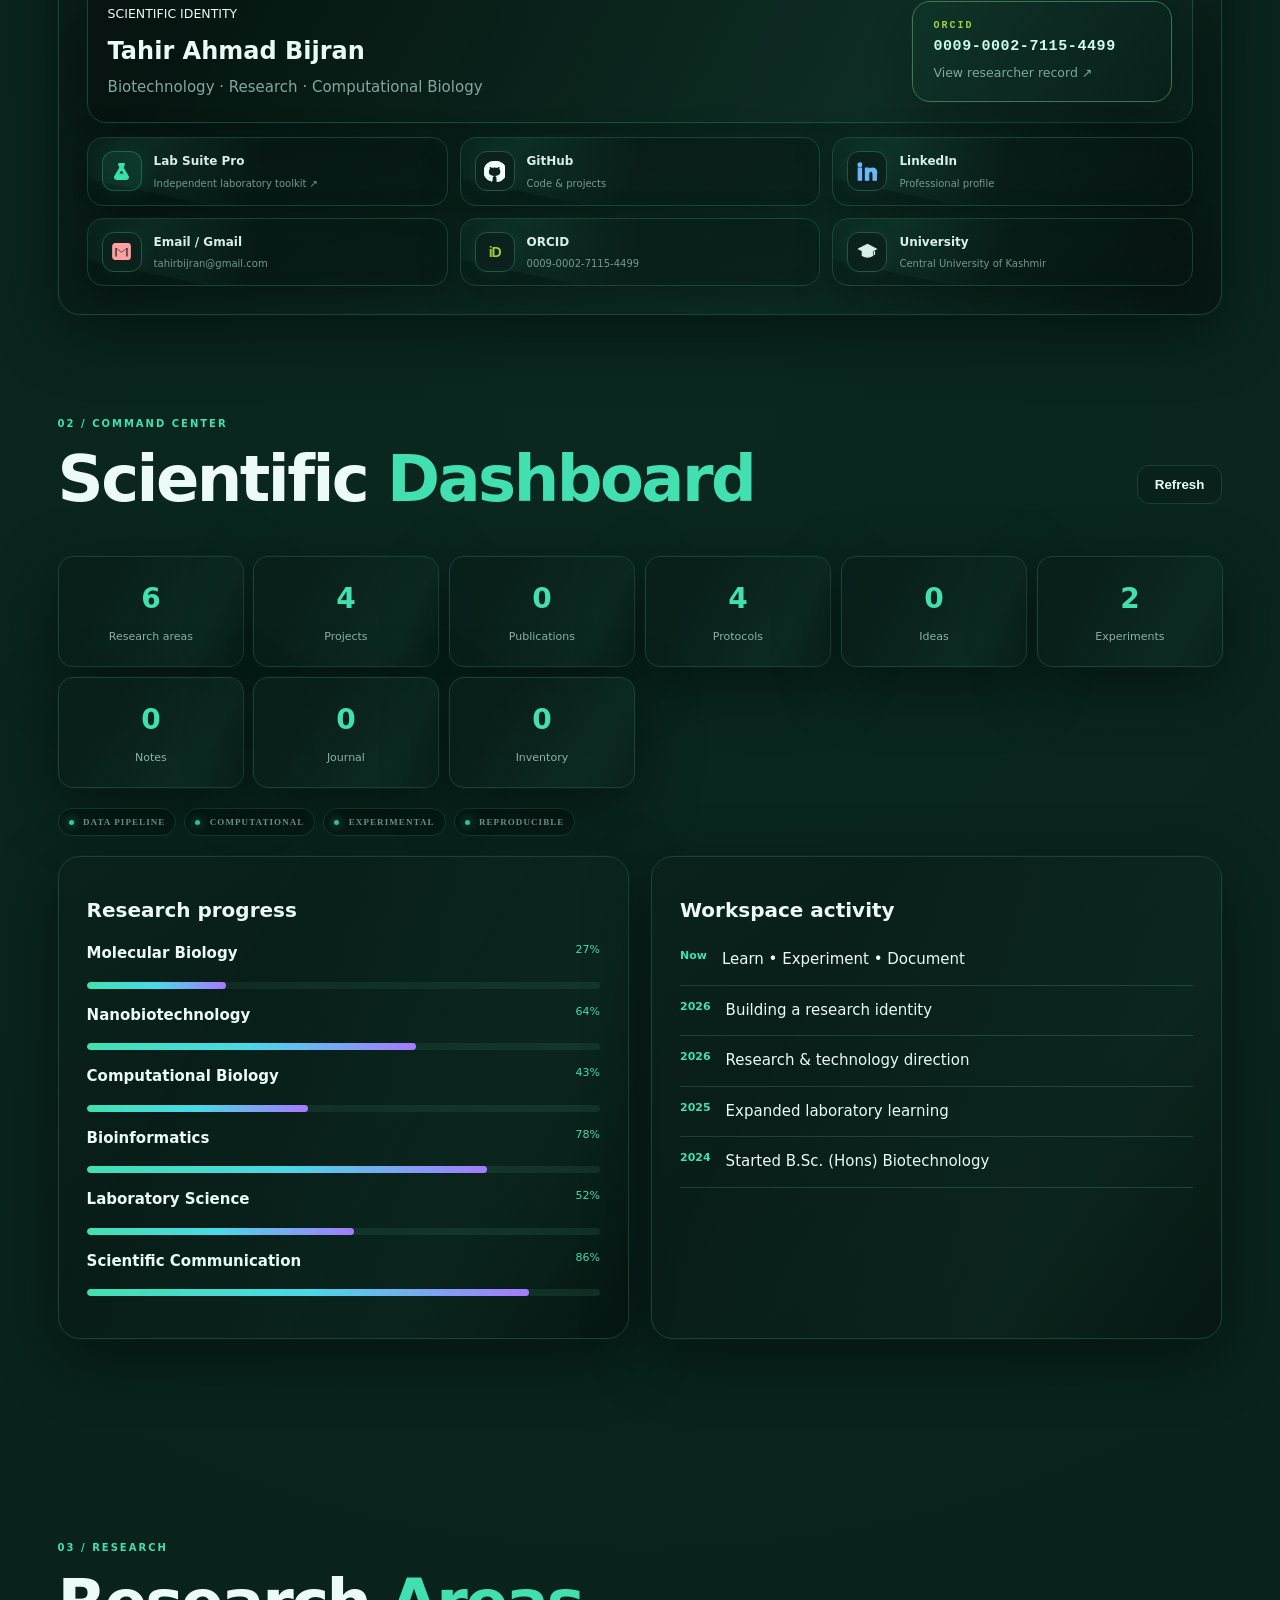
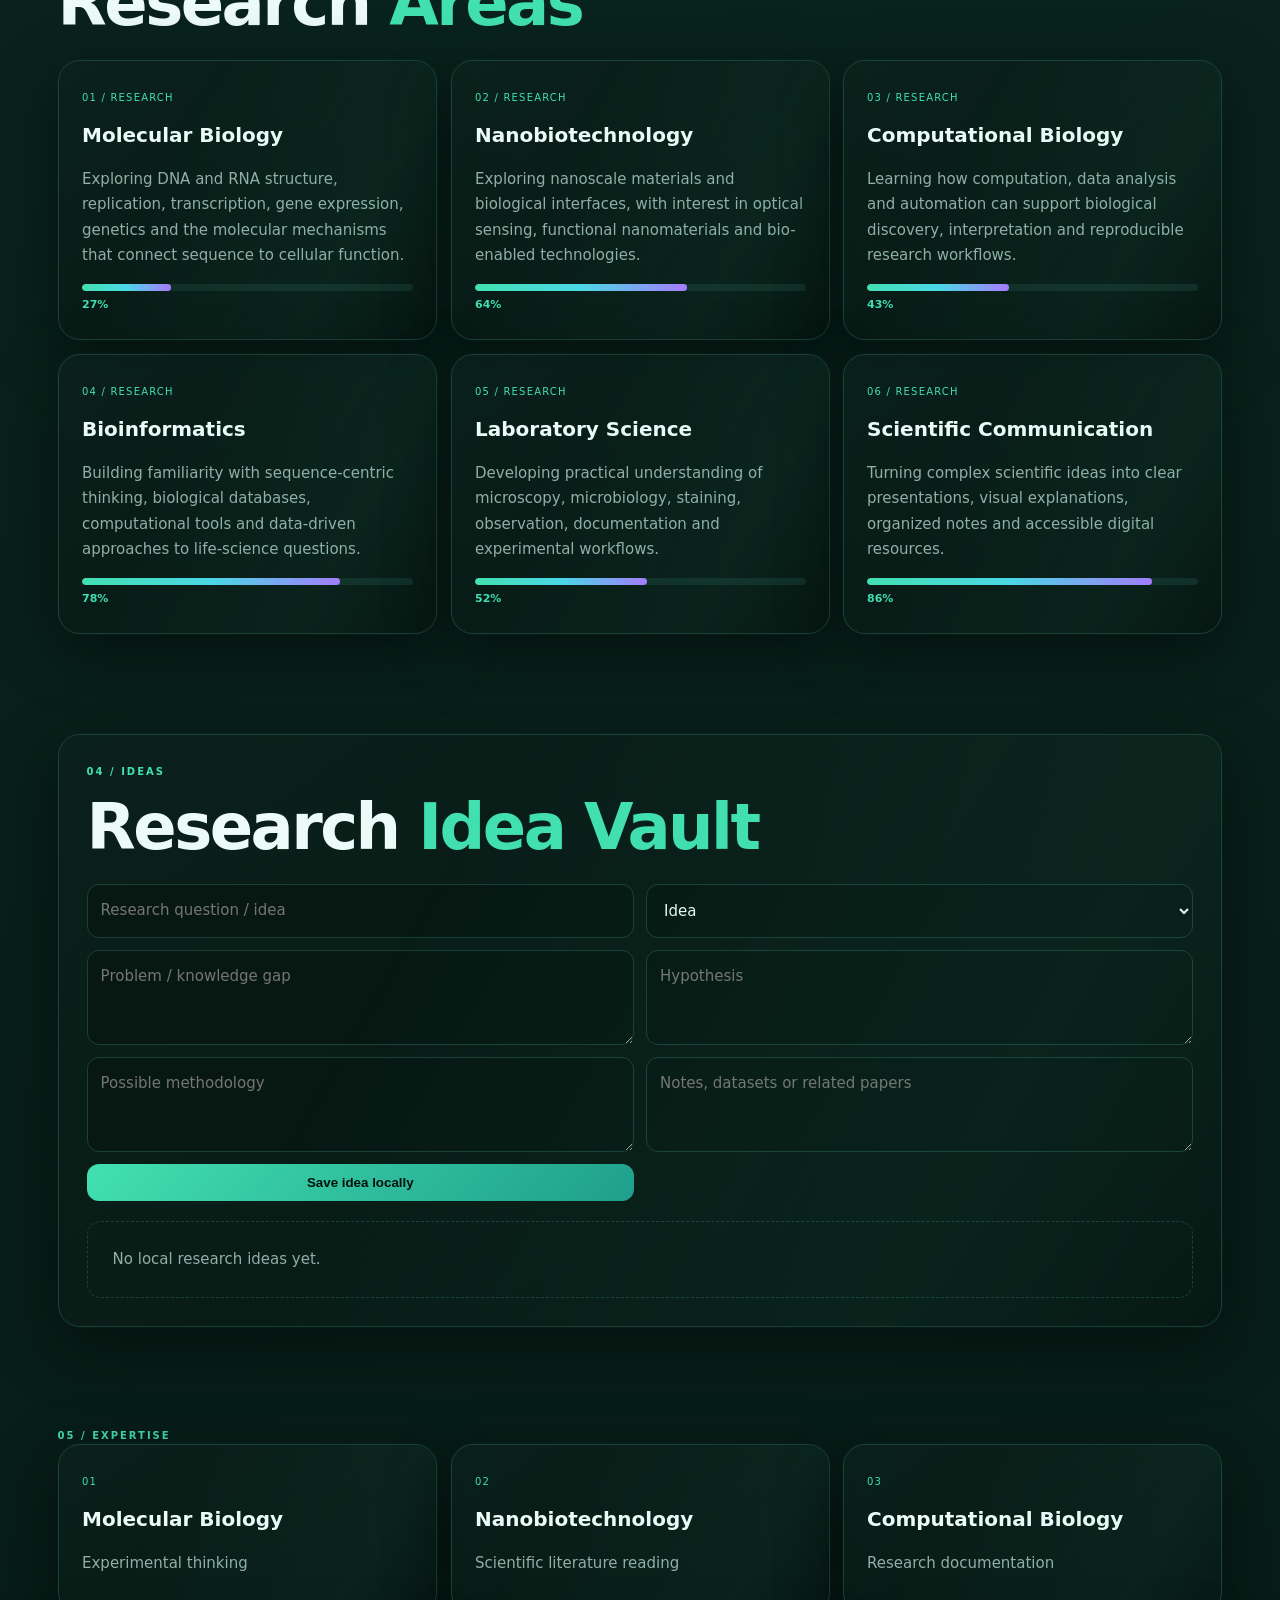
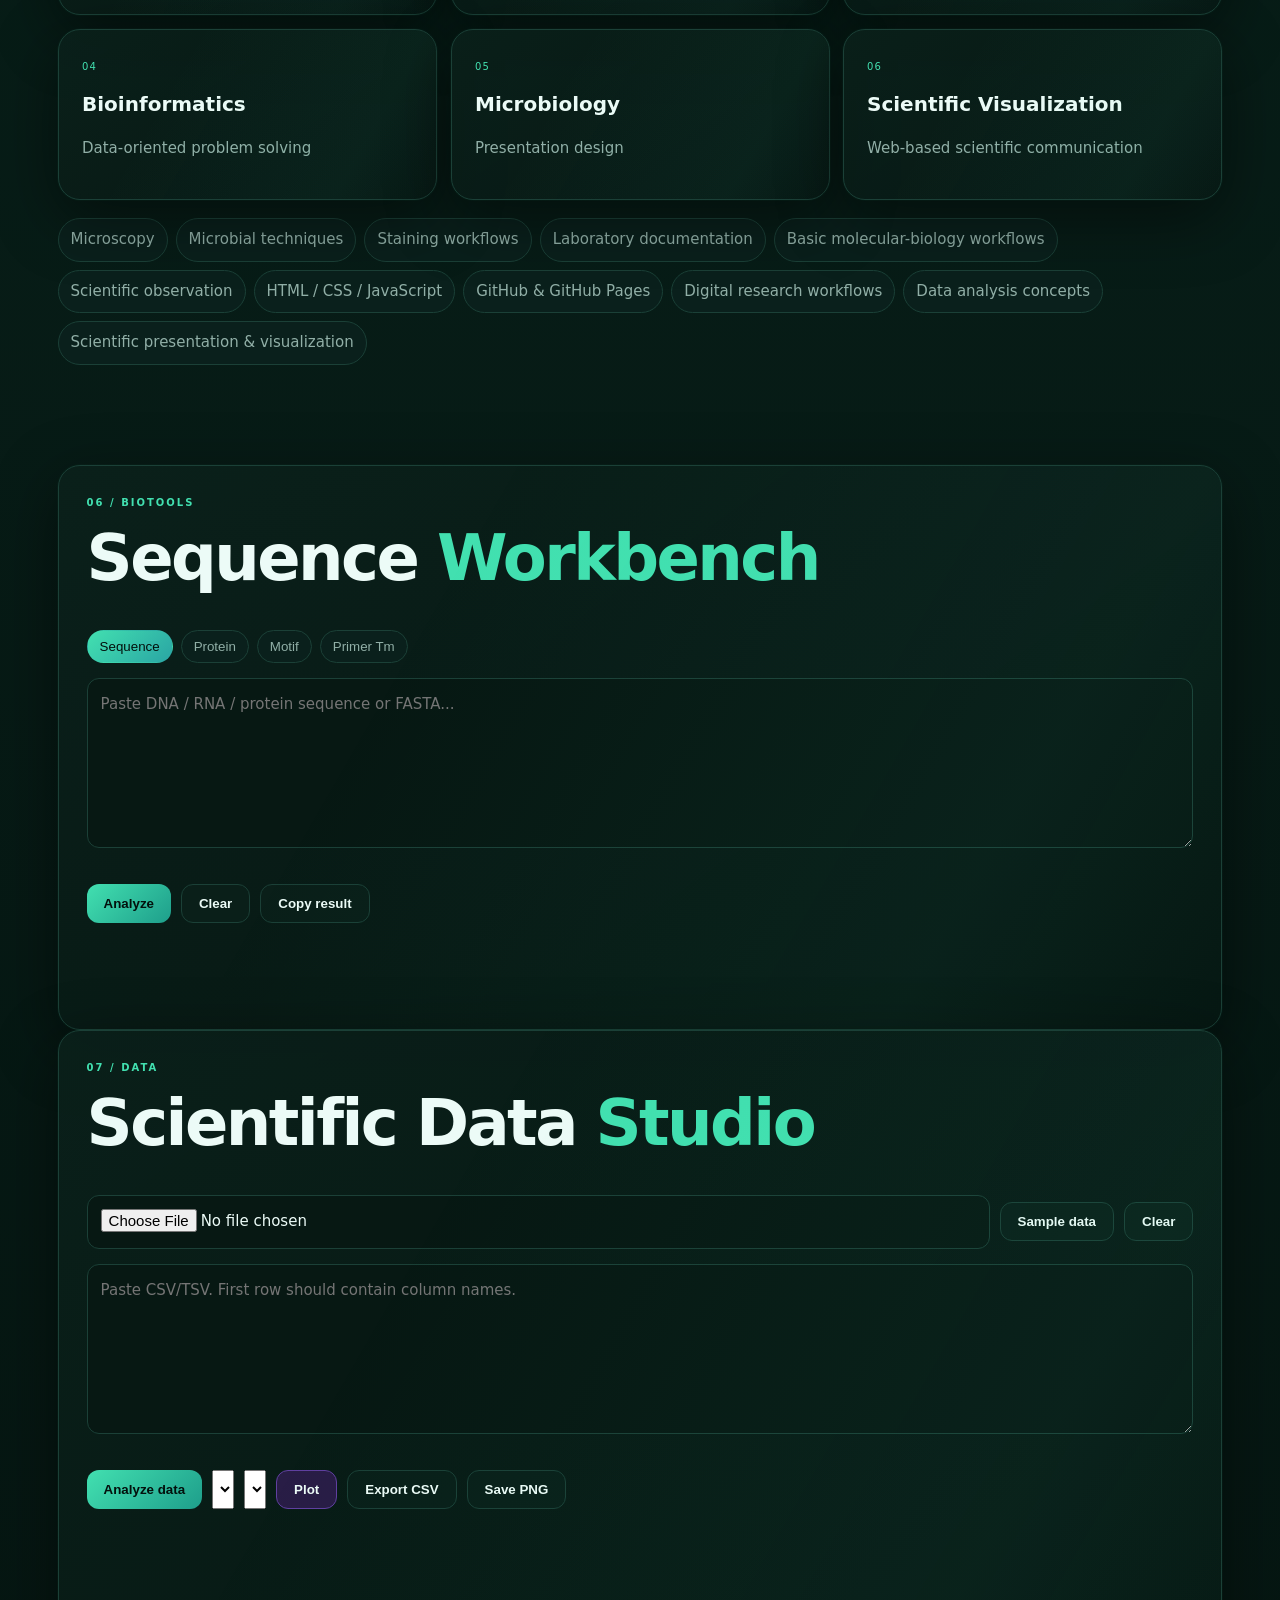
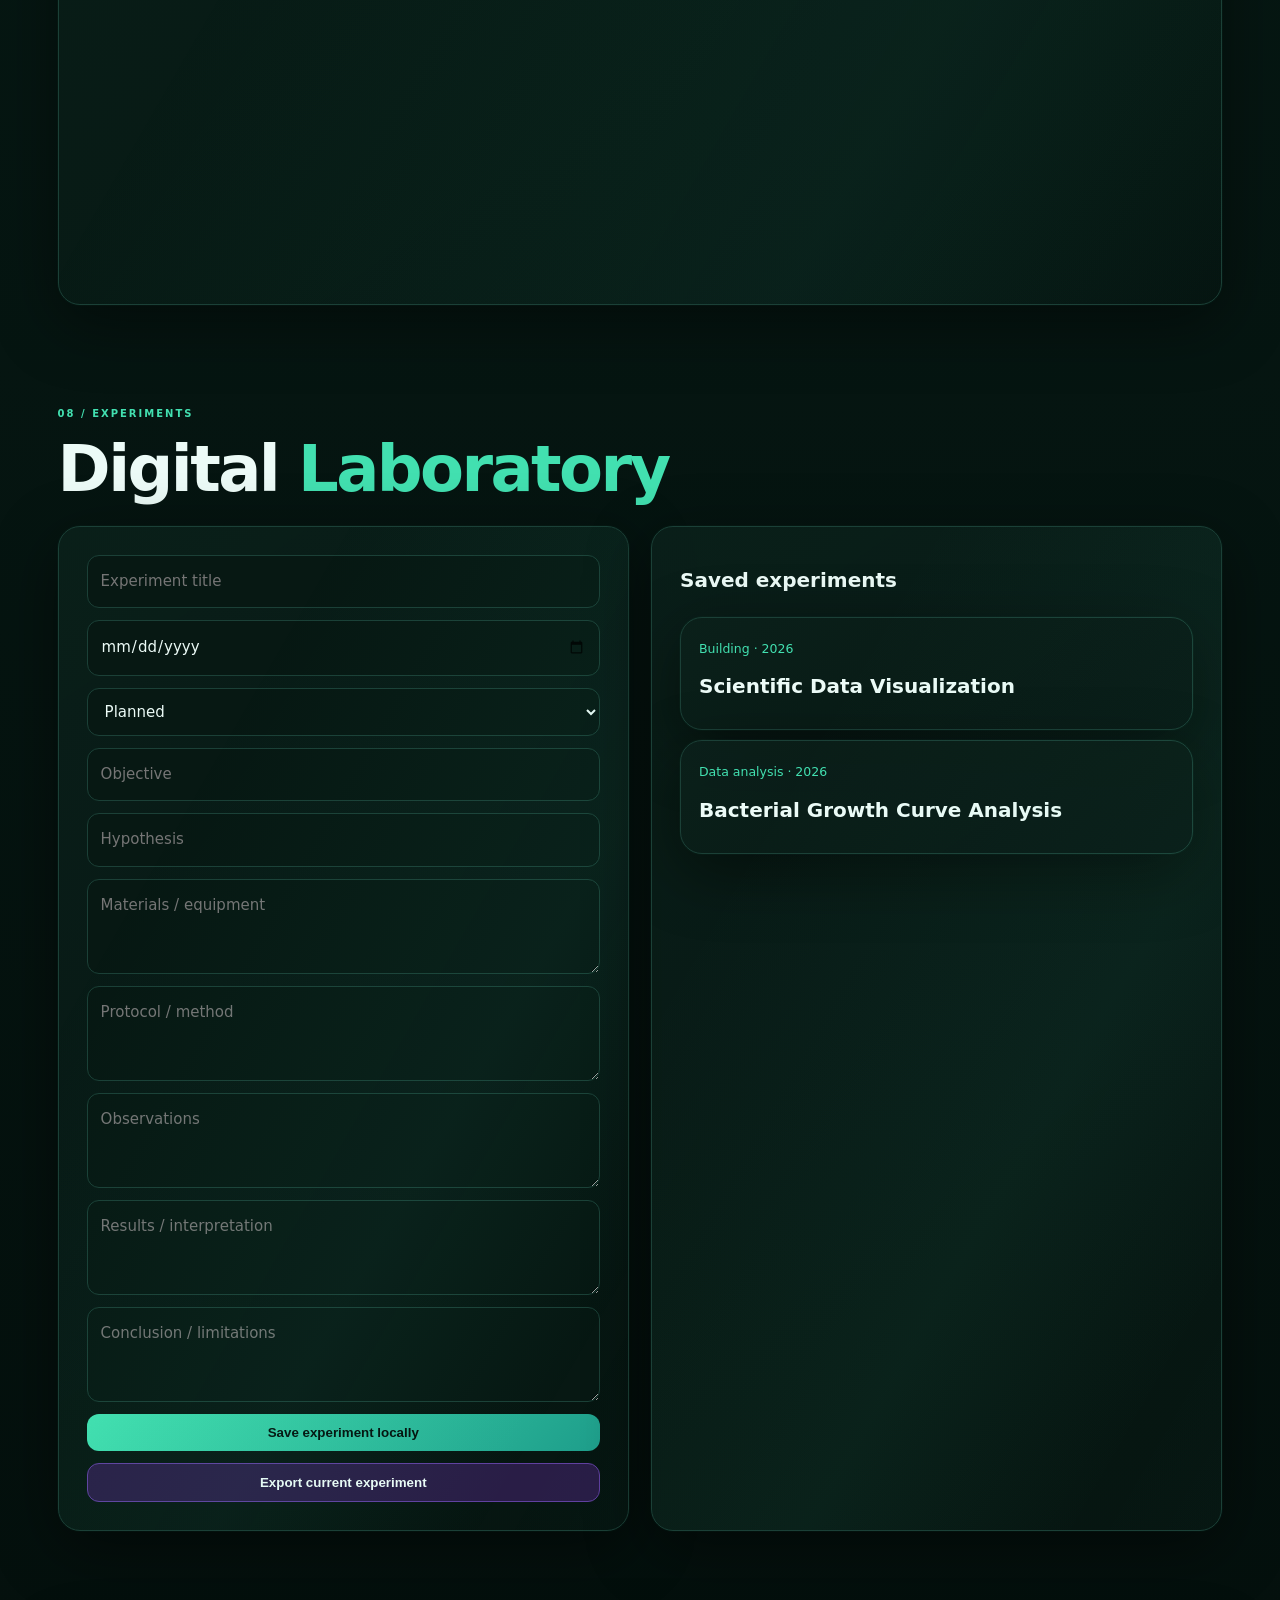
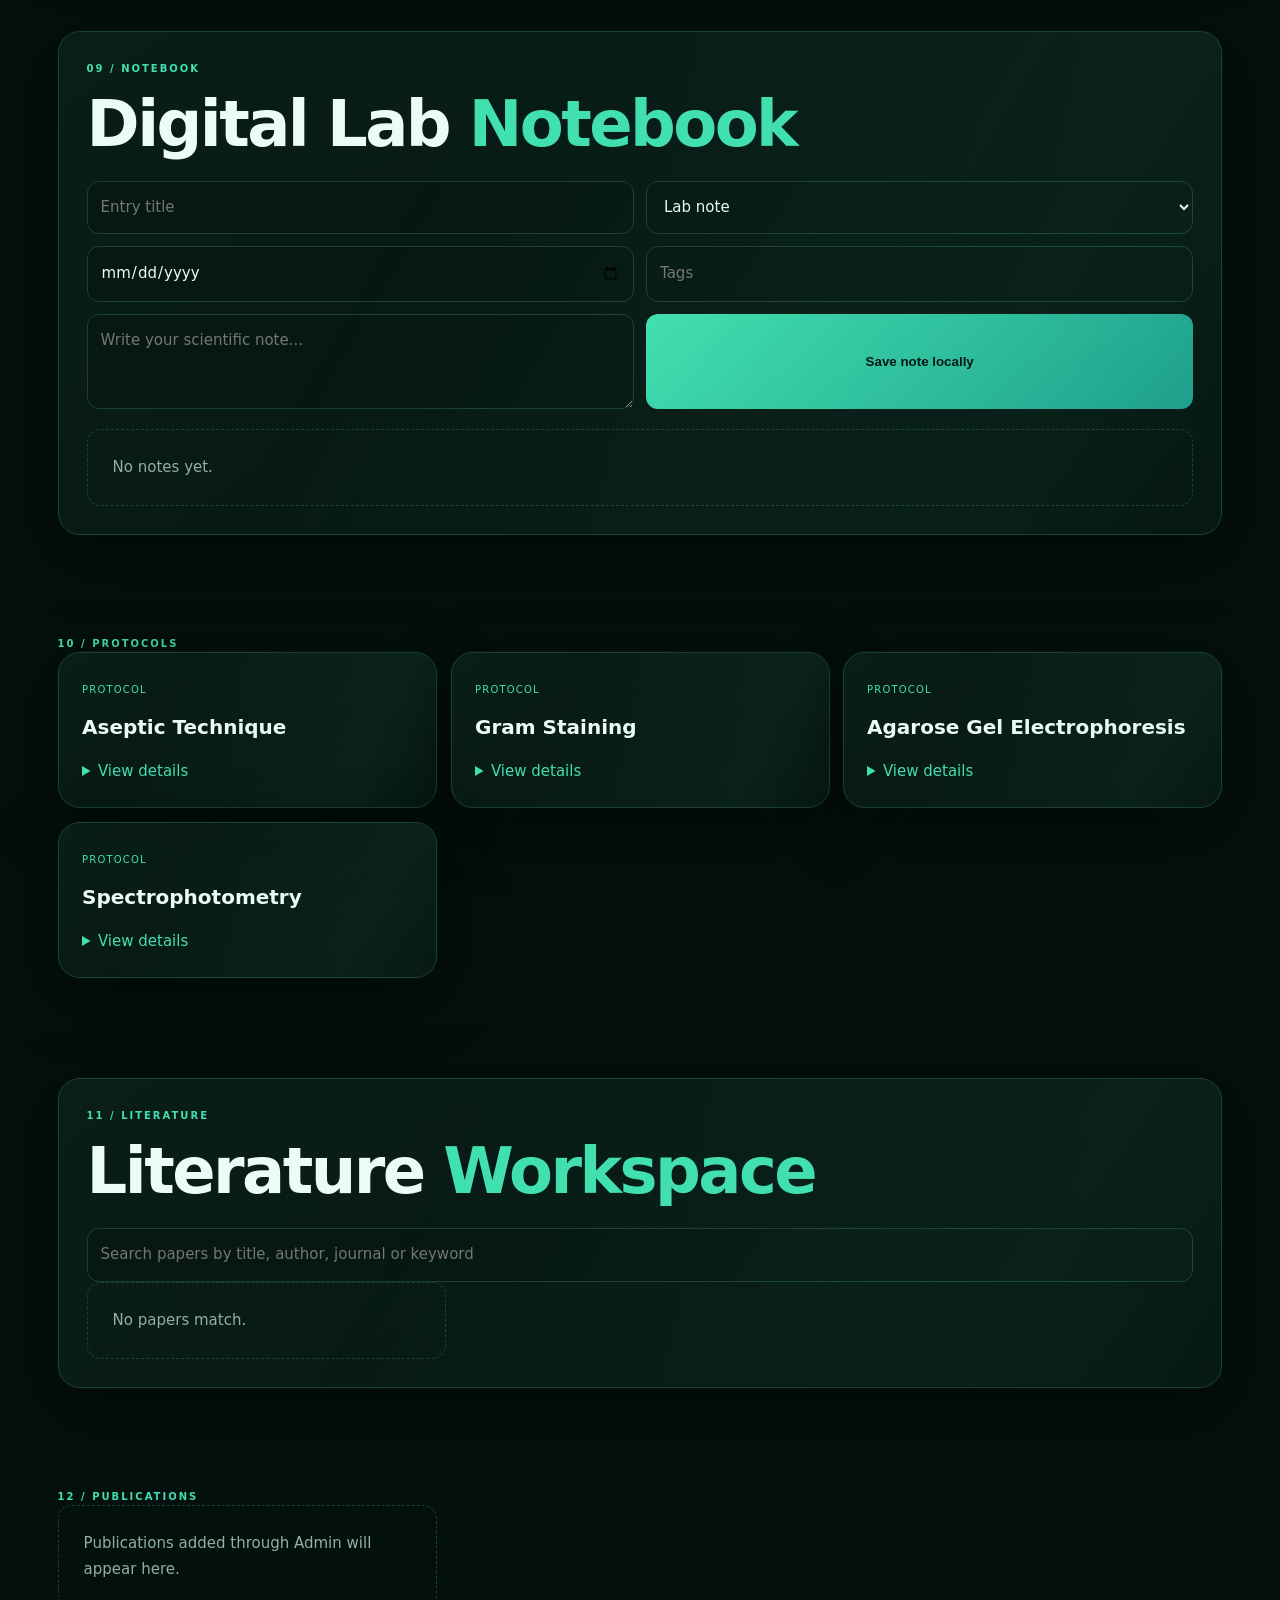
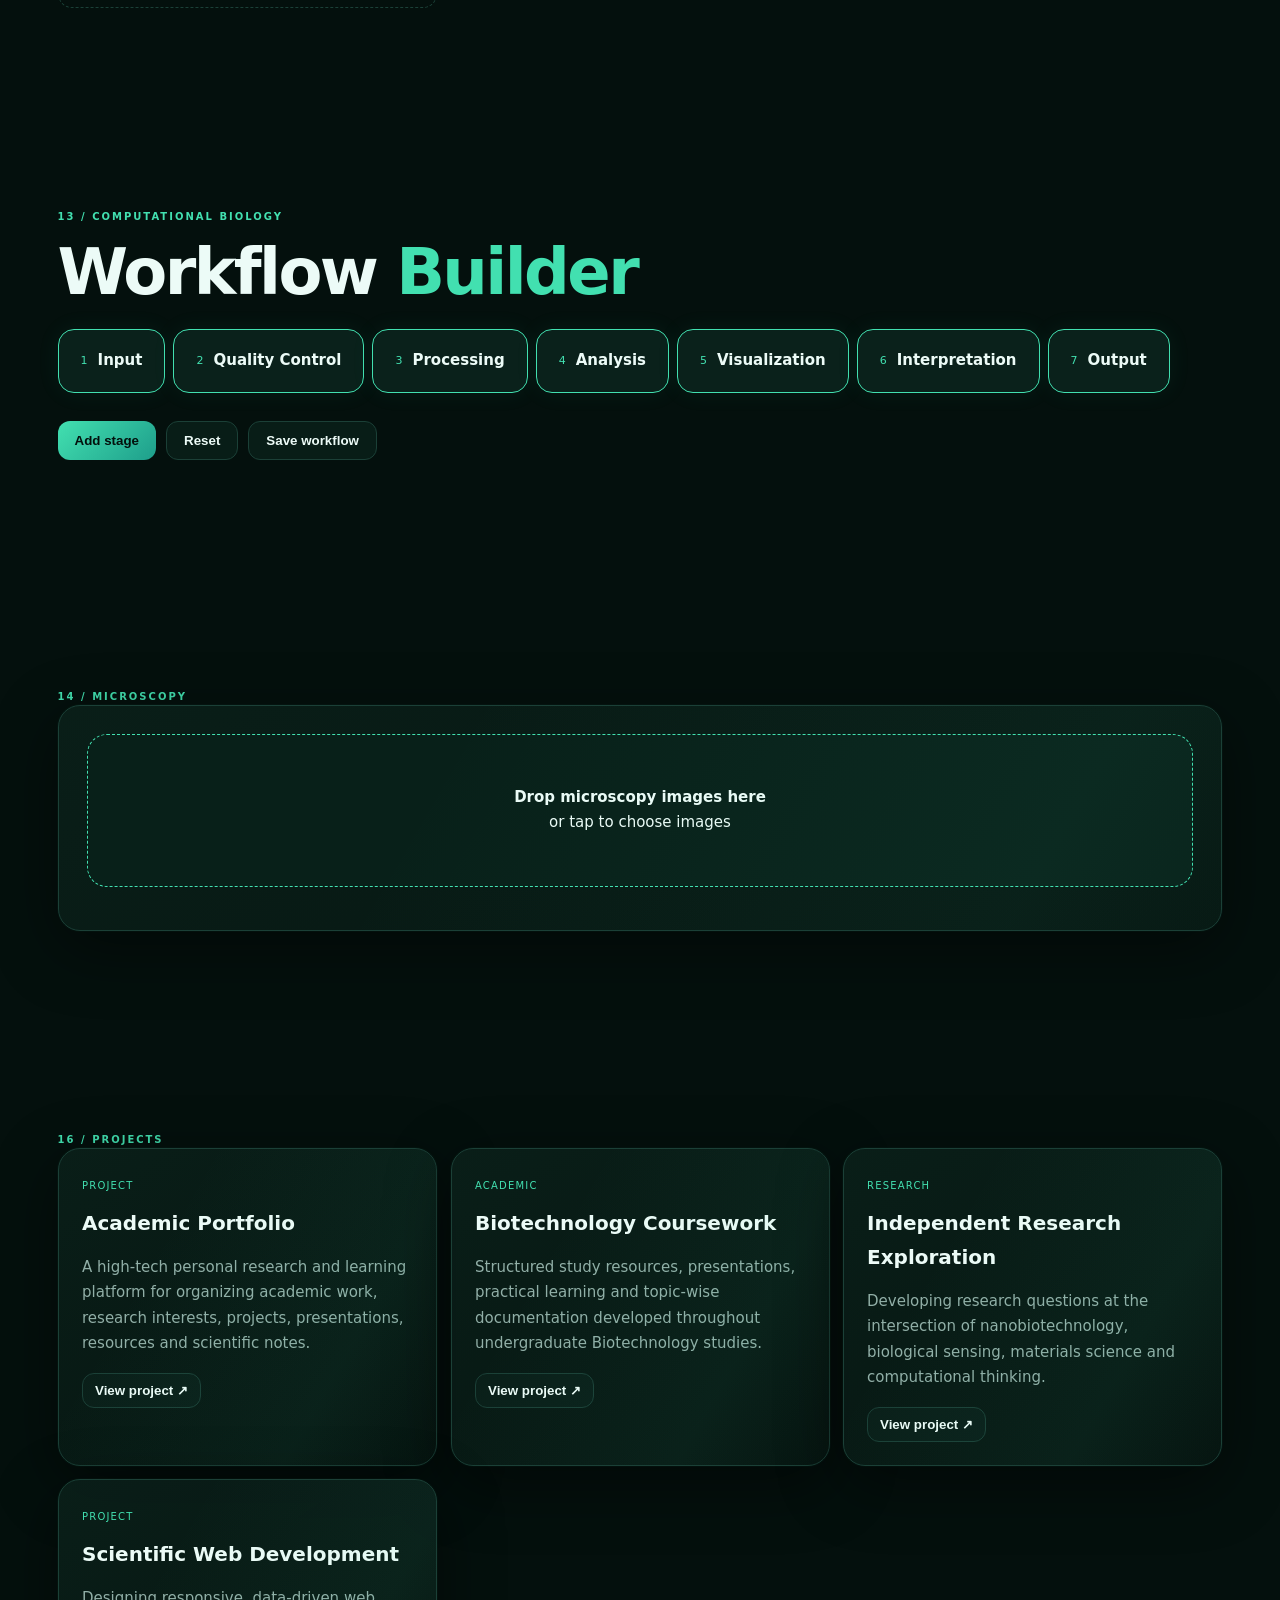
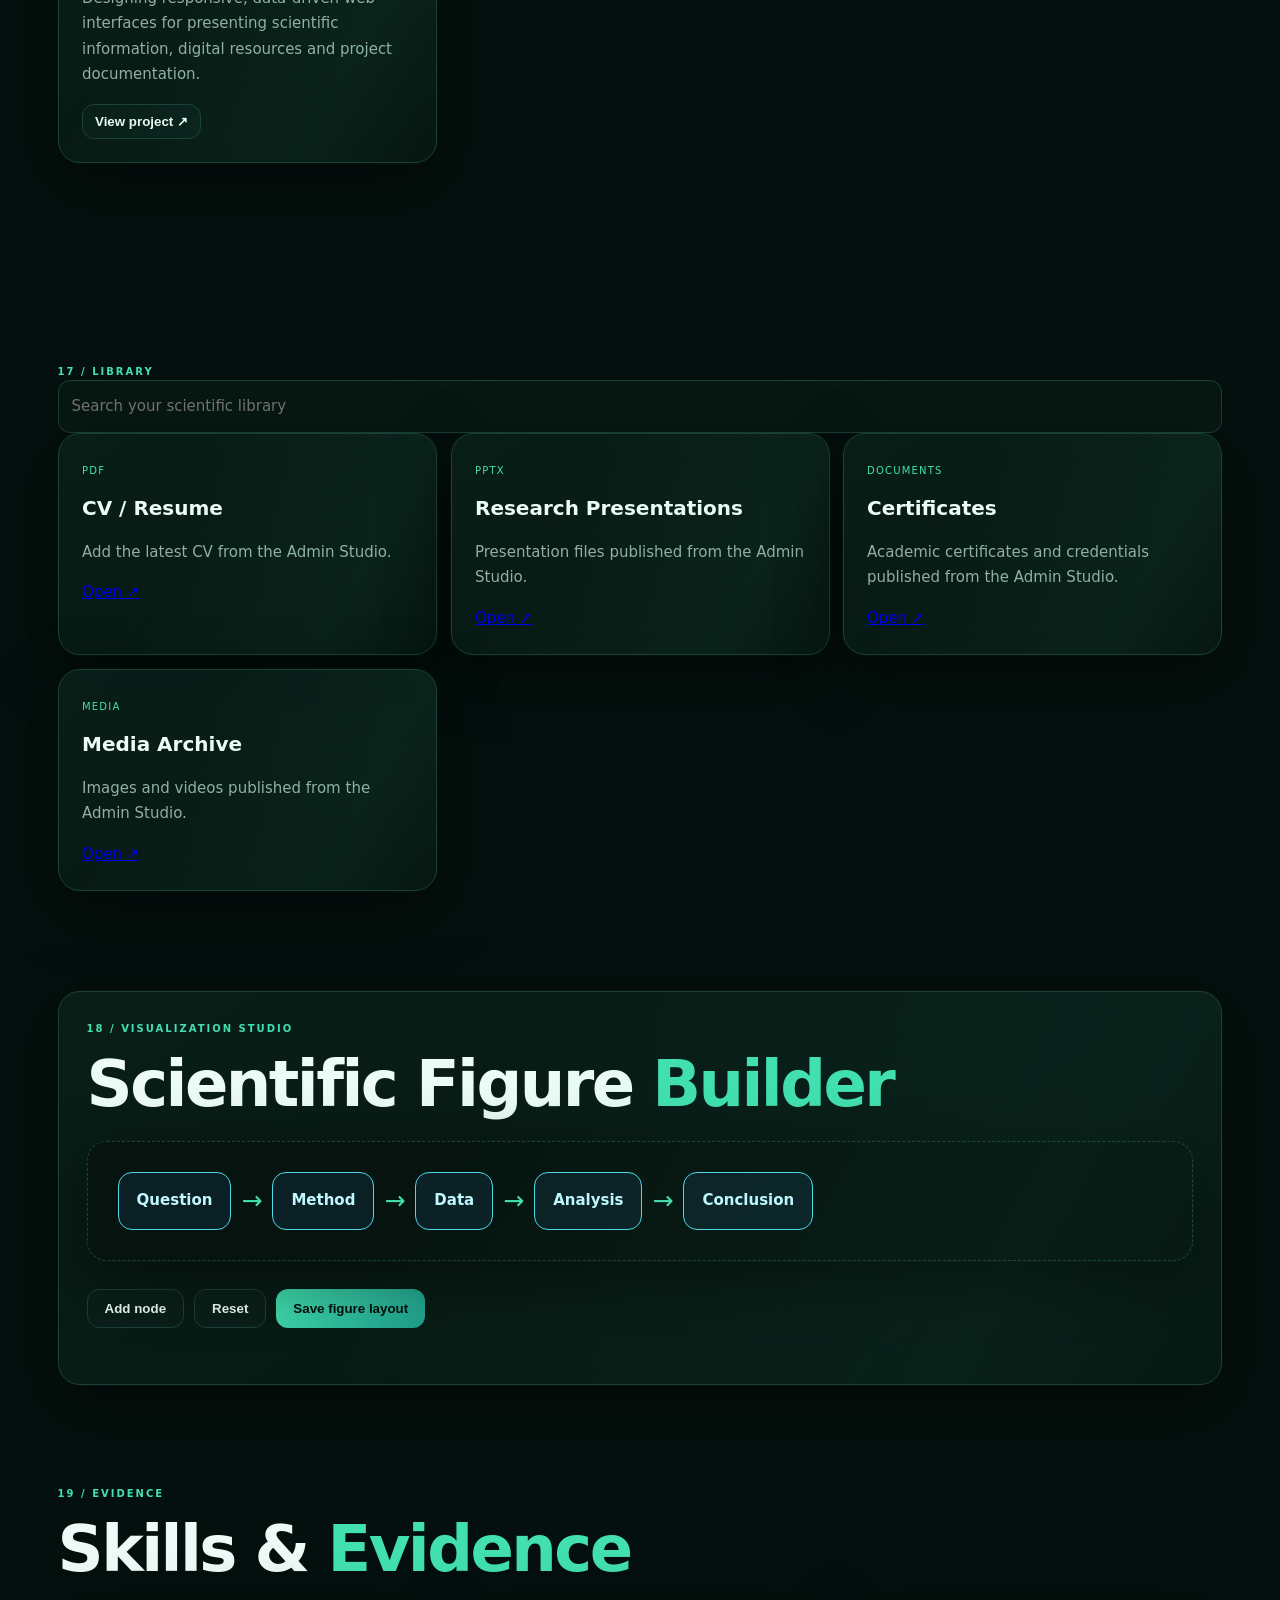
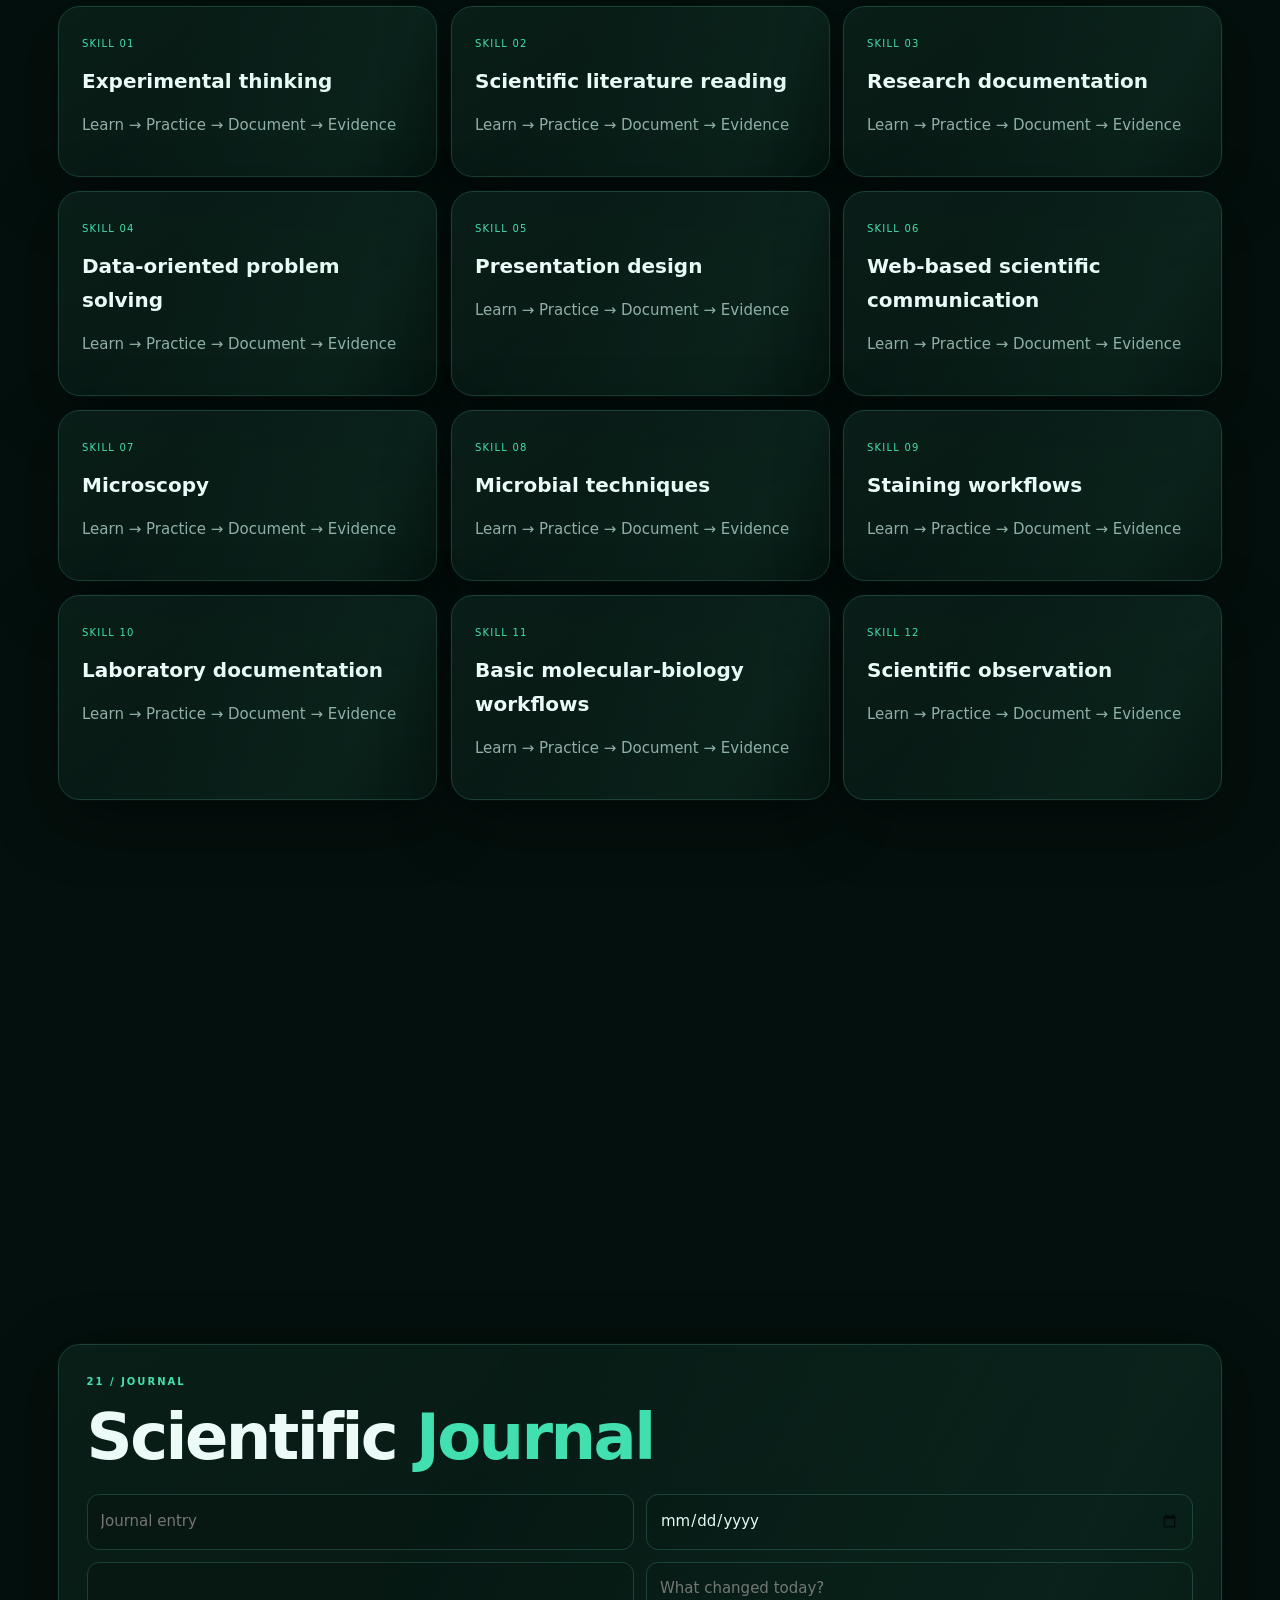
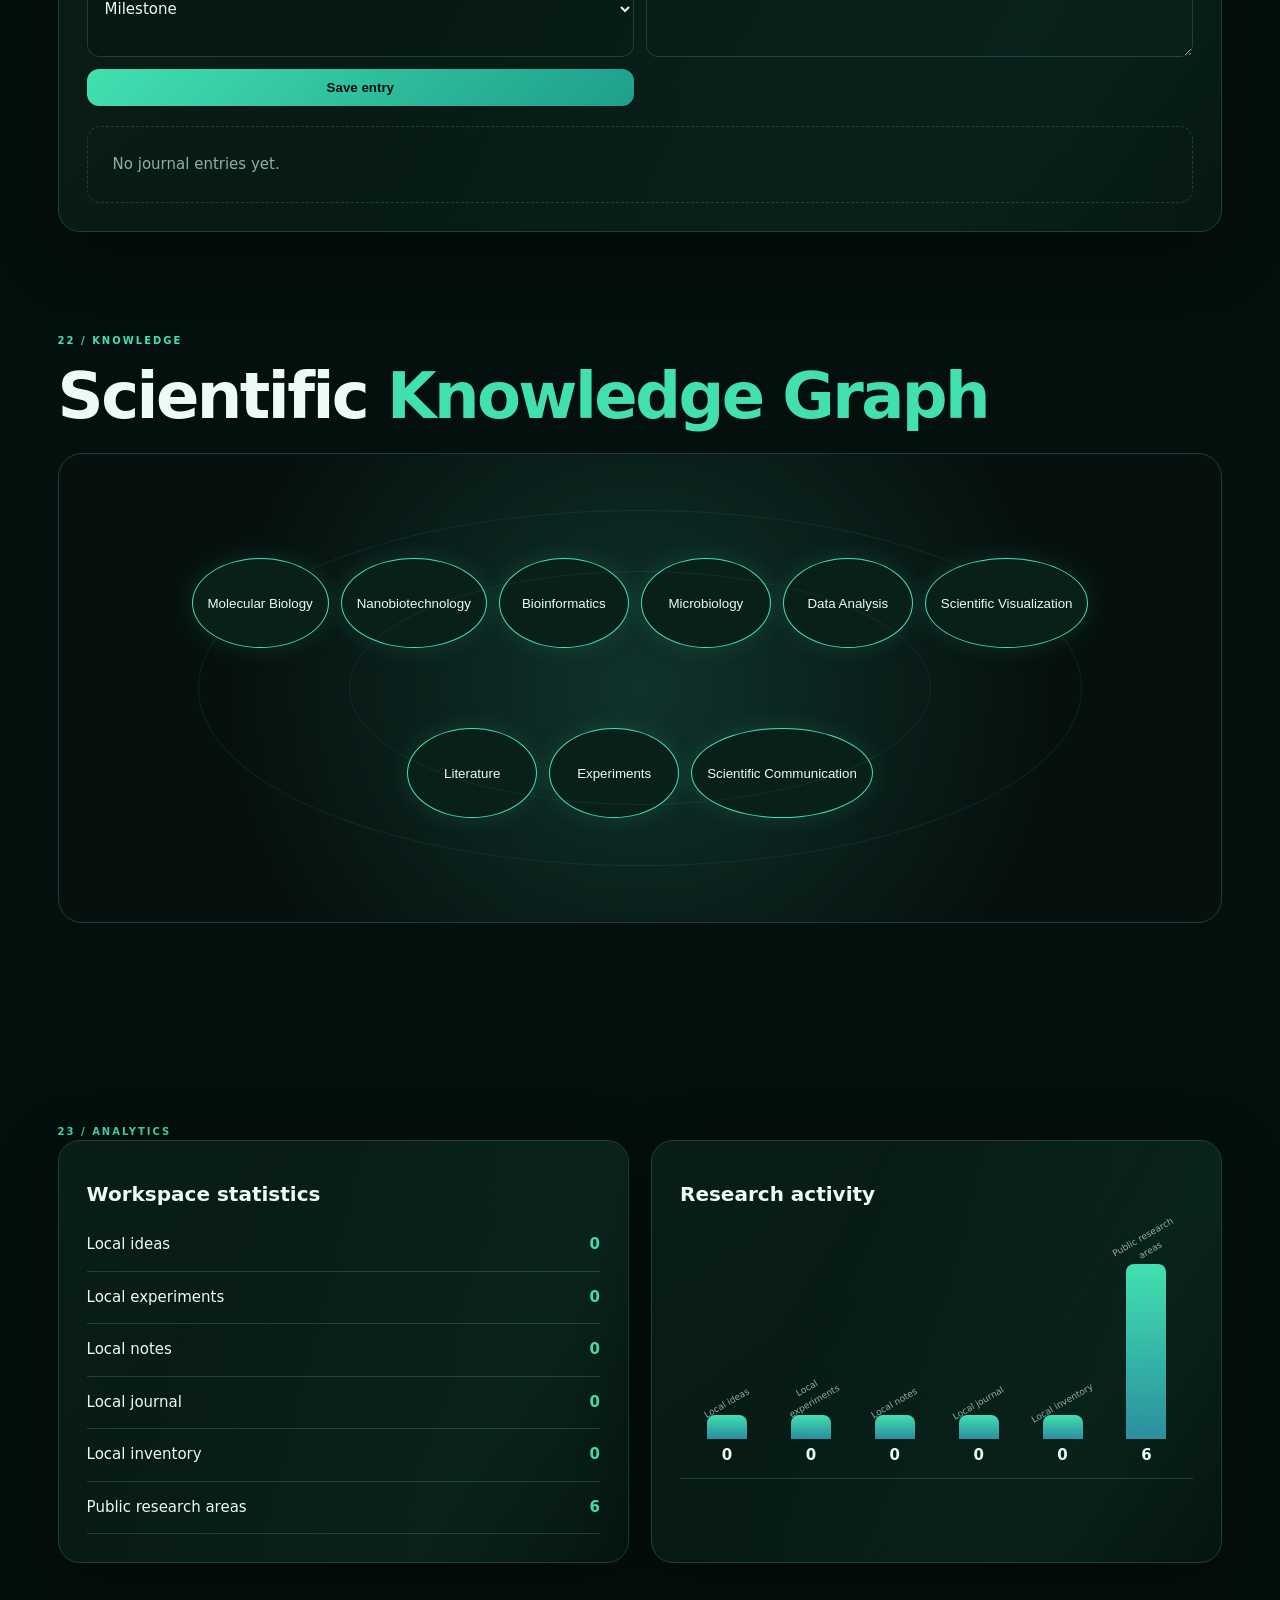
==== commit 0d194b9e: "Add files via upload" ====
--- a/index.html
+++ b/index.html
@@ -1,9 +1,9 @@
 <!doctype html><html lang="en"><head><meta charset="utf-8"><meta name="viewport" content="width=device-width,initial-scale=1,viewport-fit=cover"><meta name="theme-color" content="#06110f"><meta name="description" content="Tahir Ahmad Bijran — Scientific Workspace for biotechnology, research and computational biology."><link rel="manifest" href="pwa-manifest.json"><link rel="icon" href="assets/images/profile.jpg" type="image/jpeg"><title>Tahir Ahmad Bijran — Scientific Workspace</title><link rel="stylesheet" href="style.css"></head><body>
 <canvas id="globalScienceCanvas" aria-hidden="true"></canvas><div class="ambient"><i></i><i></i><i></i></div><div class="grid"></div>
-<header class="topbar"><a class="brand" href="#home"><img src="assets/images/profile.jpg" onerror="this.src='assets/images/profile-placeholder.svg'" alt="Tahir Ahmad Bijran"><span>TAHIR AHMAD<br><b>SCIENTIFIC WORKSPACE</b></span></a><div class="top-actions"><button id="searchBtn" class="round" title="Search">⌕</button><button id="menuBtn" class="round" title="Menu">☰</button></div></header>
+<header class="topbar"><a class="brand" href="#home"><img src="assets/images/profile.jpg" onerror="this.src='assets/images/profile-placeholder.svg'" alt="Tahir Ahmad Bijran"><span>SCIENTIFIC<br><b>WORKSPACE</b></span></a><div class="top-actions"><button id="searchBtn" class="round" title="Search">⌕</button><button id="menuBtn" class="round" title="Menu">☰</button></div></header>
 <div id="drawer" class="drawer-wrap" aria-hidden="true"><div id="drawerBack" class="drawer-back"></div><aside class="drawer"><div class="drawer-head"><span>SCIENTIFIC WORKSPACE</span><button id="drawerClose">×</button></div><div class="drawer-profile"><img src="assets/images/profile.jpg" onerror="this.src='assets/images/profile-placeholder.svg'" alt=""><div><b>Tahir Ahmad Bijran</b><small>Biotechnology • Research • Computational Biology</small></div></div><nav id="nav"></nav><div class="drawer-foot"><a class="lab-suite-drawer-link" href="https://bijrantahir.github.io/LabSuitePro/" target="_blank" rel="noopener">Lab Suite Pro ↗</a><a href="https://orcid.org/0009-0002-7115-4499" target="_blank" rel="noopener">ORCID ↗</a><a href="https://github.com/BijranTahir" target="_blank" rel="noopener">GitHub ↗</a><a href="https://www.linkedin.com/in/tahir-ahmad-bijran-183389273" target="_blank" rel="noopener">LinkedIn ↗</a><a href="mailto:tahirbijran@cukashmir.edu.in">Email ↗</a></div></aside></div>
 <main>
-<section id="home" class="hero section"><div><span class="eyebrow">BIOTECHNOLOGY / RESEARCH / COMPUTATIONAL BIOLOGY</span><div class="live"><i></i> SCIENTIFIC WORKSPACE ONLINE</div><h1>Curious by nature.<br><em>Experimental<br>by choice.</em></h1><p id="heroBio">Exploring biology at the intersection of experiments, computation and innovation to build solutions for a healthier and more sustainable future.</p><div class="actions"><a class="btn primary" href="#projects">View My Work&nbsp; →</a><a class="btn" href="#cv">↓ &nbsp;Explore CV</a></div><div class="identity"><span id="degree">B.Sc. (Hons) Biotechnology</span><b></b><span>Central University of Kashmir</span><a class="orcid-chip" href="https://orcid.org/0009-0002-7115-4499" target="_blank" rel="noopener"><i>iD</i> ORCID 0009-0002-7115-4499 ↗</a></div></div><div class="hero-core"><canvas id="scienceCanvas" aria-hidden="true"></canvas><div class="hud-label hud-top">BIO • 01 / MOLECULAR SYSTEMS</div><div class="hud-label hud-bottom">BIOLOGY · DATA · INNOVATION</div><div class="hero-annotation">BIOLOGY<br>DATA<br>INNOVATION</div><div class="orbit a"></div><div class="orbit b"></div><div class="orbit c"></div><div class="core"><img src="assets/images/profile.jpg" onerror="this.src='assets/images/profile-placeholder.svg'" alt="Tahir Ahmad Bijran"></div></div></section>
+<section id="home" class="hero section"><div><span class="eyebrow">BIOTECHNOLOGY / RESEARCH / COMPUTATIONAL BIOLOGY</span><div class="live"><i></i> SCIENTIFIC WORKSPACE ONLINE</div><h1>Tahir Ahmad <em>Bijran</em></h1><p id="heroBio">A scientific workspace for biotechnology, research, computational biology and practical laboratory learning.</p><div class="actions"><a class="btn primary" href="#dashboard">Open Workspace ↗</a><a class="btn" href="#research">Explore Research</a></div><div class="identity"><span id="degree">B.Sc. (Hons) Biotechnology</span><b></b><span>Central University of Kashmir</span><a class="orcid-chip" href="https://orcid.org/0009-0002-7115-4499" target="_blank" rel="noopener"><i>iD</i> ORCID 0009-0002-7115-4499 ↗</a></div></div><div class="hero-core"><canvas id="scienceCanvas" aria-hidden="true"></canvas><div class="hud-label hud-top">BIO • 01</div><div class="hud-label hud-bottom">LIVE / RESEARCH MATRIX</div><div class="orbit a"></div><div class="orbit b"></div><div class="orbit c"></div><div class="core"><img src="assets/images/profile.jpg" onerror="this.src='assets/images/profile-placeholder.svg'" alt="Tahir Ahmad Bijran"></div></div></section>
 
 <section id="about" class="section panel"><div class="kicker">01 / PROFILE</div><div class="two"><div><h2>Curious by nature.<br><em>Experimental by choice.</em></h2><p id="aboutSummary"></p><p id="aboutBio"></p></div><div class="facts" id="facts"></div></div><div class="scientific-id"><div><small>SCIENTIFIC IDENTITY</small><h3>Tahir Ahmad Bijran</h3><p>Biotechnology · Research · Computational Biology</p></div><a class="orcid-card" href="https://orcid.org/0009-0002-7115-4499" target="_blank" rel="noopener"><span>ORCID</span><b>0009-0002-7115-4499</b><small>View researcher record ↗</small></a></div><div class="identity-links" aria-label="Academic and professional links"><a class="identity-link labsuite-link" href="https://bijrantahir.github.io/LabSuitePro/" target="_blank" rel="noopener"><span class="brand-icon labsuite-icon" aria-hidden="true"><svg viewBox="0 0 24 24"><path d="M9 3h6v2h-1v3.1l5.5 9.1A2.4 2.4 0 0 1 17.45 21H6.55a2.4 2.4 0 0 1-2.05-3.8L10 8.1V5H9V3Zm3 6.1-4.7 7.7a.8.8 0 0 0 .68 1.2h8.04a.8.8 0 0 0 .68-1.2L12 9.1ZM8.2 15h7.6l1.1 1.8a.8.8 0 0 1-.68 1.2H7.77a.8.8 0 0 1-.68-1.2L8.2 15Z"/></svg></span><span><b>Lab Suite Pro</b><small>Independent laboratory toolkit ↗</small></span></a><a class="identity-link github-link" href="https://github.com/BijranTahir" target="_blank" rel="me noopener"><span class="brand-icon github-icon" aria-hidden="true"><svg viewBox="0 0 24 24"><path d="M12 .7A11.3 11.3 0 0 0 8.43 22.92c.56.1.77-.24.77-.54v-2.1c-3.14.68-3.8-1.33-3.8-1.33-.51-1.3-1.25-1.65-1.25-1.65-1.02-.7.08-.69.08-.69 1.13.08 1.73 1.16 1.73 1.16 1 .1.97 1.88 3.35 1.34.1-.73.39-1.22.7-1.5-2.5-.29-5.13-1.25-5.13-5.55 0-1.23.44-2.23 1.16-3.02-.12-.29-.5-1.43.11-2.98 0 0 .95-.3 3.12 1.15a10.7 10.7 0 0 1 5.68 0c2.17-1.45 3.12-1.15 3.12-1.15.61 1.55.23 2.69.11 2.98.72.79 1.16 1.79 1.16 3.02 0 4.31-2.63 5.26-5.14 5.54.4.35.75 1.03.75 2.08v3.08c0 .3.2.65.78.54A11.3 11.3 0 0 0 12 .7Z"/></svg></span><span><b>GitHub</b><small>Code & projects</small></span></a><a class="identity-link linkedin-link" href="https://www.linkedin.com/in/tahir-ahmad-bijran-183389273" target="_blank" rel="me noopener"><span class="brand-icon linkedin-icon" aria-hidden="true"><svg viewBox="0 0 24 24"><path d="M5.2 8.2H1.4V22h3.8V8.2ZM3.3 2A2.2 2.2 0 1 0 3.3 6.4 2.2 2.2 0 0 0 3.3 2ZM22.6 14.1c0-4.15-2.21-6.08-5.16-6.08-2.38 0-3.45 1.31-4.04 2.23V8.2H9.6V22h3.8v-7.02c0-1.85.35-3.64 2.64-3.64 2.25 0 2.28 2.11 2.28 3.76V22h3.8v-7.9Z"/></svg></span><span><b>LinkedIn</b><small>Professional profile</small></span></a><a class="identity-link email-link" href="mailto:tahirbijran@gmail.com"><span class="brand-icon gmail-icon" aria-hidden="true"><svg viewBox="0 0 24 24"><path d="M2 5.7A2.7 2.7 0 0 1 4.7 3h14.6A2.7 2.7 0 0 1 22 5.7v12.6a2.7 2.7 0 0 1-2.7 2.7H4.7A2.7 2.7 0 0 1 2 18.3V5.7Zm2.4.2v12.4h2.7v-8l4.9 3.8 4.9-3.8v8h2.7V5.9l-7.6 5.9-7.6-5.9Z"/></svg></span><span><b>Email / Gmail</b><small>tahirbijran@gmail.com</small></span></a><a class="identity-link orcid-link" href="https://orcid.org/0009-0002-7115-4499" target="_blank" rel="noopener"><span class="brand-icon orcid-icon" aria-hidden="true">iD</span><span><b>ORCID</b><small>0009-0002-7115-4499</small></span></a><a class="identity-link edu-link" href="https://cukashmir.ac.in/" target="_blank" rel="noopener"><span class="brand-icon edu-icon" aria-hidden="true"><svg viewBox="0 0 24 24"><path d="m2 9 10-5 10 5-10 5L2 9Zm4 2.4v5.2c3.6 2.1 8.4 2.1 12 0v-5.2l-6 3-6-3ZM20 10v6"/></svg></span><span><b>University</b><small>Central University of Kashmir</small></span></a></div></section>
 
--- a/style.css
+++ b/style.css
@@ -129,34 +129,3 @@
 .labsuite-link .labsuite-icon{display:grid;place-items:center;color:#38e0b0;background:rgba(56,224,176,.09);border:1px solid rgba(56,224,176,.28);box-shadow:0 0 24px rgba(56,224,176,.12)}
 .labsuite-link .labsuite-icon svg{width:21px;height:21px;fill:currentColor}
 .labsuite-link:hover .labsuite-icon{box-shadow:0 0 30px rgba(56,224,176,.28),inset 0 0 18px rgba(56,224,176,.08);transform:translateY(-1px) scale(1.04)}
-
-
-/* V13 — premium scientific portfolio redesign (responsive, lightweight) */
-:root{--bg:#020d11;--bg2:#04171b;--panel:#062126;--panel2:#082a30;--text:#f0fffc;--muted:#9abbbd;--line:#14505a;--a:#39f0cf;--c:#35c9ee;--p:#8d9dff;--shadow:0 22px 70px #0008}
-body{background:#020d11;letter-spacing:-.01em}
-.ambient{background:radial-gradient(ellipse at 70% 15%,#073c43 0%,transparent 38%),radial-gradient(ellipse at 15% 45%,#06352d 0%,transparent 36%),linear-gradient(180deg,#020d11,#031316 65%,#020a0d)}
-.grid{opacity:.12;background-size:58px 58px;background-image:linear-gradient(#1c5a5a 1px,transparent 1px),linear-gradient(90deg,#1c5a5a 1px,transparent 1px);mask-image:linear-gradient(to bottom,#000,transparent 88%)}
-.topbar{height:78px;padding:12px max(4.5%,calc((100vw - 1320px)/2));background:rgba(2,13,17,.78);border-bottom:1px solid #2ddbc51b;backdrop-filter:blur(22px) saturate(150%)}
-.brand{font-size:10px;letter-spacing:.12em}.brand img{width:44px;height:44px;border-color:#39f0cf;box-shadow:0 0 24px #39f0cf26}.brand b{color:#39f0cf}
-.round{border-radius:14px;background:#062027d9;border-color:#24616a;font-size:22px}.round:hover{border-color:var(--a);box-shadow:0 0 25px #39f0cf22}
-.section{width:min(1320px,90vw);padding:92px 0}.hero{min-height:94vh;padding-top:140px;padding-bottom:78px;grid-template-columns:minmax(0,1.05fr) minmax(320px,.95fr);gap:34px;position:relative;isolation:isolate}
-.hero:before{content:"";position:absolute;z-index:-1;inset:80px -5vw 25px 18%;background:radial-gradient(ellipse at 75% 35%,#00d9e82b,transparent 35%),radial-gradient(ellipse at 80% 75%,#14f2c21b,transparent 40%);pointer-events:none}
-.hero .eyebrow{display:inline-flex;align-items:center;gap:10px;padding:8px 12px;border:1px solid #2b82775c;border-radius:999px;background:#041b20b8;font-size:9px;letter-spacing:.16em;color:#66e9d8}
-.live{margin:22px 0 17px;color:#7fa9ae;font-size:10px;letter-spacing:.1em}.live i{background:#3df4cc;box-shadow:0 0 16px #3df4cc}
-.hero h1{font-size:clamp(48px,6.7vw,88px);line-height:.99;letter-spacing:-.065em;margin:12px 0 24px;max-width:760px}.hero h1 em{color:#39f0cf;background:linear-gradient(100deg,#39f0cf,#3dc6f2);background-clip:text;-webkit-background-clip:text;-webkit-text-fill-color:transparent}
-.hero p{max-width:580px;font-size:clamp(16px,1.5vw,19px);line-height:1.75;color:#b0cccd}.actions{margin:27px 0 24px}.btn{border-radius:999px;padding:13px 21px;background:#06242ad9;border-color:#28616a;font-size:13px;min-height:46px}.btn.primary{background:linear-gradient(110deg,#39f0cf,#49d9e9);color:#032024;box-shadow:0 9px 28px #39f0cf1d}.btn.primary:hover{box-shadow:0 12px 36px #39f0cf35}.identity{flex-wrap:wrap;gap:10px 13px;font-size:11px}.identity .orcid-chip{margin-top:4px}
-.hero-core{height:min(560px,46vw);min-height:390px;border-radius:28px;overflow:hidden;background:radial-gradient(ellipse at 60% 42%,#0d68722b,transparent 52%),linear-gradient(145deg,#061f25a8,#03111638);border:1px solid #3bd9e52b;box-shadow:inset 0 0 65px #12d7e20a,0 30px 90px #0005;transform:none!important}
-.hero-core:before{content:"";position:absolute;inset:0;background-image:url('assets/images/dna-helix.svg');background-position:center;background-size:cover;background-repeat:no-repeat;opacity:.86;mix-blend-mode:screen;animation:helixDrift 24s ease-in-out infinite alternate}
-.hero-core:after{content:"";position:absolute;inset:0;background:linear-gradient(90deg,#0311168c,transparent 48%,#03111635),linear-gradient(0deg,#031116b8,transparent 38%);pointer-events:none}
-#scienceCanvas{z-index:1;opacity:.78}.orbit{z-index:2;border-color:#53f0dd42;box-shadow:0 0 30px #2ad9e50c}.orbit.a{width:72%;height:33%}.orbit.b{width:86%;height:43%}.orbit.c{width:96%;height:59%}.core{width:clamp(130px,15vw,190px);height:clamp(130px,15vw,190px);z-index:3;border:2px solid #39f0cf;background:#03171b;box-shadow:0 0 0 10px #39f0cf0c,0 0 65px #24d9e64a}.hud-label{z-index:4;color:#79f4e1;font-size:9px;letter-spacing:.18em}.hud-top{top:24px;left:24px}.hud-bottom{bottom:24px;left:24px}.hero-annotation{position:absolute;z-index:4;left:13%;top:42%;font:italic 13px/1.45 Georgia,serif;letter-spacing:.07em;color:#d2fffa;transform:rotate(-9deg);text-shadow:0 0 18px #39f0cf8c}
-.panel,.card,.calc,.list-item{position:relative;background:linear-gradient(145deg,rgba(7,35,39,.92),rgba(3,19,23,.92));border-color:#1b555a;border-radius:23px;box-shadow:0 20px 60px #0004,inset 0 1px #b1fff709;backdrop-filter:blur(14px)}
-.panel{padding:clamp(20px,3vw,34px)}.panel:hover{border-color:#28777b;box-shadow:0 25px 80px #0006,0 0 32px #39f0cf0a}
-.kicker{color:#55e8d3;letter-spacing:.22em}.two{grid-template-columns:minmax(0,1fr) minmax(300px,.9fr);gap:30px}.two h2{font-size:clamp(34px,4.5vw,58px);line-height:1.05}.two h2 em,h2 em{color:#39f0cf}.facts{gap:12px}.facts div{background:linear-gradient(140deg,#08272b,#06191d);border-color:#1a4c52;border-radius:17px;min-height:100px}.facts small{letter-spacing:.15em;color:#74a6a9}.facts b{font-size:13px;color:#e3f7f4}
-.scientific-id{border-color:#1d5b5d;background:linear-gradient(110deg,#052127,#08272a);border-radius:20px}.scientific-id h3{font-size:clamp(20px,2vw,27px)}.orcid-card{border-radius:16px;background:#062226}.identity-links{gap:10px}.identity-link{background:linear-gradient(140deg,#06262b,#04191d);border-color:#16494f;border-radius:16px;min-height:72px}.identity-link:hover{border-color:#39f0cf7d;box-shadow:0 16px 45px #0005,0 0 24px #39f0cf12}.brand-icon{background:#073037;border-color:#20646a}
-.section-title{gap:20px;align-items:center}.section-title h2{font-size:clamp(34px,4.6vw,58px);margin:14px 0 22px}.mini{border-radius:999px;padding:10px 17px;background:#06272c;border-color:#1d666a}.metrics{grid-template-columns:repeat(6,minmax(0,1fr));gap:12px}.metric{background:linear-gradient(150deg,#08272c,#04191e);border-color:#16484e;border-radius:17px;padding:18px 10px;min-width:0}.metric b{color:#39f0cf;font-size:30px}.metric span{font-size:11px}.signal-strip{gap:9px}.signal-strip span{border-color:#1c5657;background:#062226;color:#83b9b9;border-radius:999px;padding:7px 11px;font-size:9px;letter-spacing:.1em}
-.grid2{gap:18px}.grid2>.panel h3{font-size:18px}.progress{background:#123b40;height:8px}.progress i{background:linear-gradient(90deg,#39f0cf,#39c7ef,#9d8aff)}.activity{border-color:#16464a}.activity b{color:#4ce8d4}.cards{grid-template-columns:repeat(3,minmax(0,1fr));gap:16px}.card{padding:24px}.card small{color:#53e8d4}.skill-cloud span,.tool-tabs button{background:#06272b;border-color:#1b565b;color:#a7cbcb}.tool-tabs button.active{background:linear-gradient(110deg,#39f0cf,#49d9e9);color:#042024}
-@keyframes helixDrift{from{transform:scale(1.02) translate3d(0,0,0)}to{transform:scale(1.09) translate3d(-1.5%,1%,0)}}
-@media(max-width:1000px){.hero{gap:22px;grid-template-columns:minmax(0,1fr) minmax(280px,.85fr)}.hero-core{min-height:350px}.metrics{grid-template-columns:repeat(3,minmax(0,1fr))}.two{grid-template-columns:1fr}.facts{grid-template-columns:repeat(2,minmax(0,1fr))}}
-@media(max-width:700px){.topbar{height:68px;padding:9px 5%}.brand img{width:39px;height:39px}.brand{font-size:9px}.round{width:41px;height:41px}.section{width:90vw;padding:66px 0}.hero{padding-top:112px;padding-bottom:48px;min-height:auto;grid-template-columns:1fr;gap:22px}.hero h1{font-size:clamp(43px,11.7vw,65px);line-height:1.01;margin-bottom:18px}.hero p{font-size:16px;line-height:1.65}.hero-core{height:360px;min-height:360px;order:-1;border-radius:22px}.hero-core .core{width:125px;height:125px}.hero-annotation{left:9%;top:42%;font-size:11px}.hud-top{top:16px;left:16px}.hud-bottom{bottom:16px;left:16px}.actions{gap:9px}.btn{font-size:12px;padding:12px 17px}.identity{align-items:flex-start;line-height:1.5}.identity .orcid-chip{font-size:8px}.section-title{align-items:flex-start}.section-title h2{font-size:clamp(31px,8vw,43px)}.metrics{grid-template-columns:repeat(3,minmax(0,1fr));gap:8px}.metric{padding:14px 6px;border-radius:14px}.metric b{font-size:26px}.metric span{font-size:10px}.grid2,.form.grid2{grid-template-columns:1fr}.cards{grid-template-columns:1fr}.identity-links{grid-template-columns:repeat(2,minmax(0,1fr));gap:8px}.identity-link{gap:9px;padding:10px;min-height:66px}.brand-icon{flex-basis:34px;width:34px;height:34px;border-radius:10px}.brand-icon svg{width:18px;height:18px}.identity-link b{font-size:11px}.identity-link small{font-size:9px}.scientific-id{padding:16px;gap:12px}.scientific-id h3{font-size:20px}.orcid-card{padding:14px}.facts{gap:8px}.facts div{padding:13px;min-height:88px}.panel{padding:19px;border-radius:19px}.two h2{font-size:clamp(32px,8.5vw,43px)}.signal-strip{gap:6px}.signal-strip span{font-size:8px;padding:6px 8px}.project-detail-grid{grid-template-columns:1fr}}
-@media(max-width:390px){.identity-links{grid-template-columns:1fr}.hero-core{height:300px;min-height:300px}.hero .eyebrow{font-size:8px;letter-spacing:.1em}.actions .btn{width:100%}.metrics{gap:6px}.metric b{font-size:23px}}
-@media(prefers-reduced-motion:reduce){.hero-core:before{animation:none}html{scroll-behavior:auto}.section.in-view .kicker,.section.in-view h2{animation:none}}
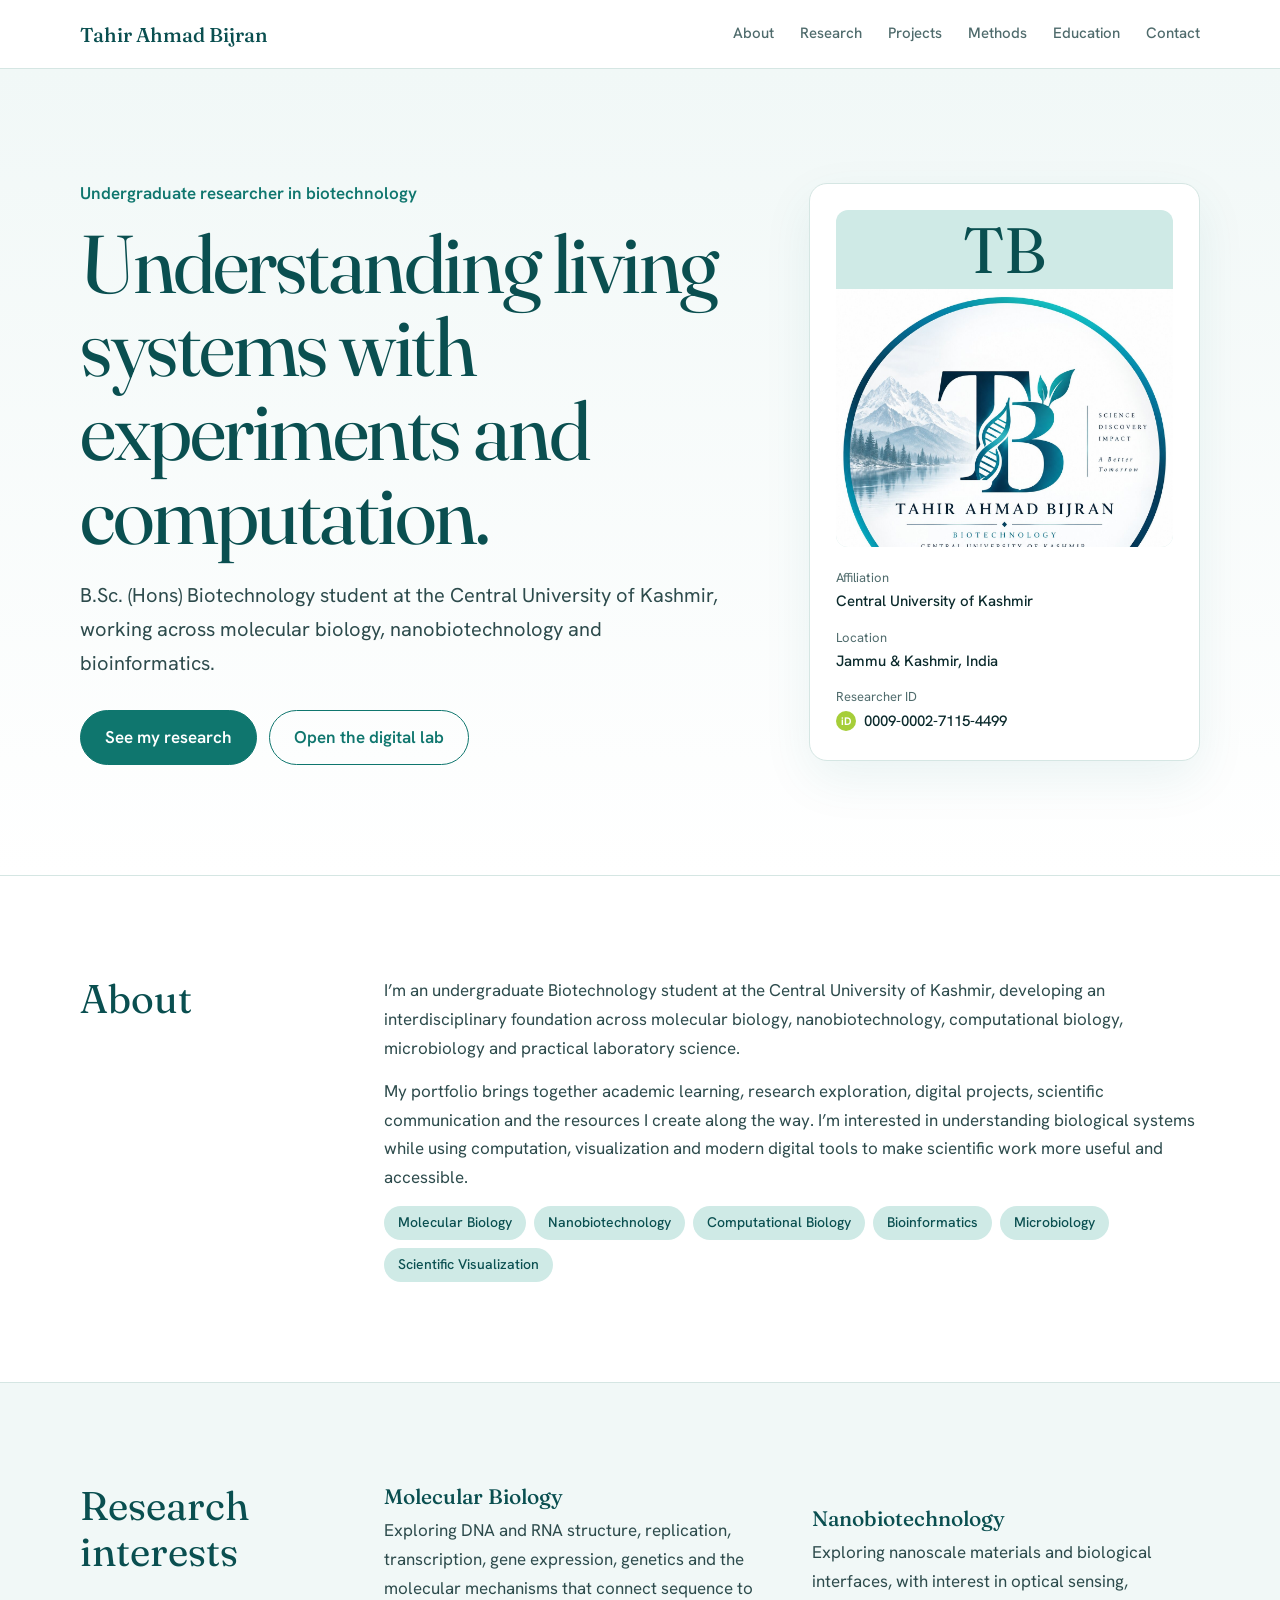
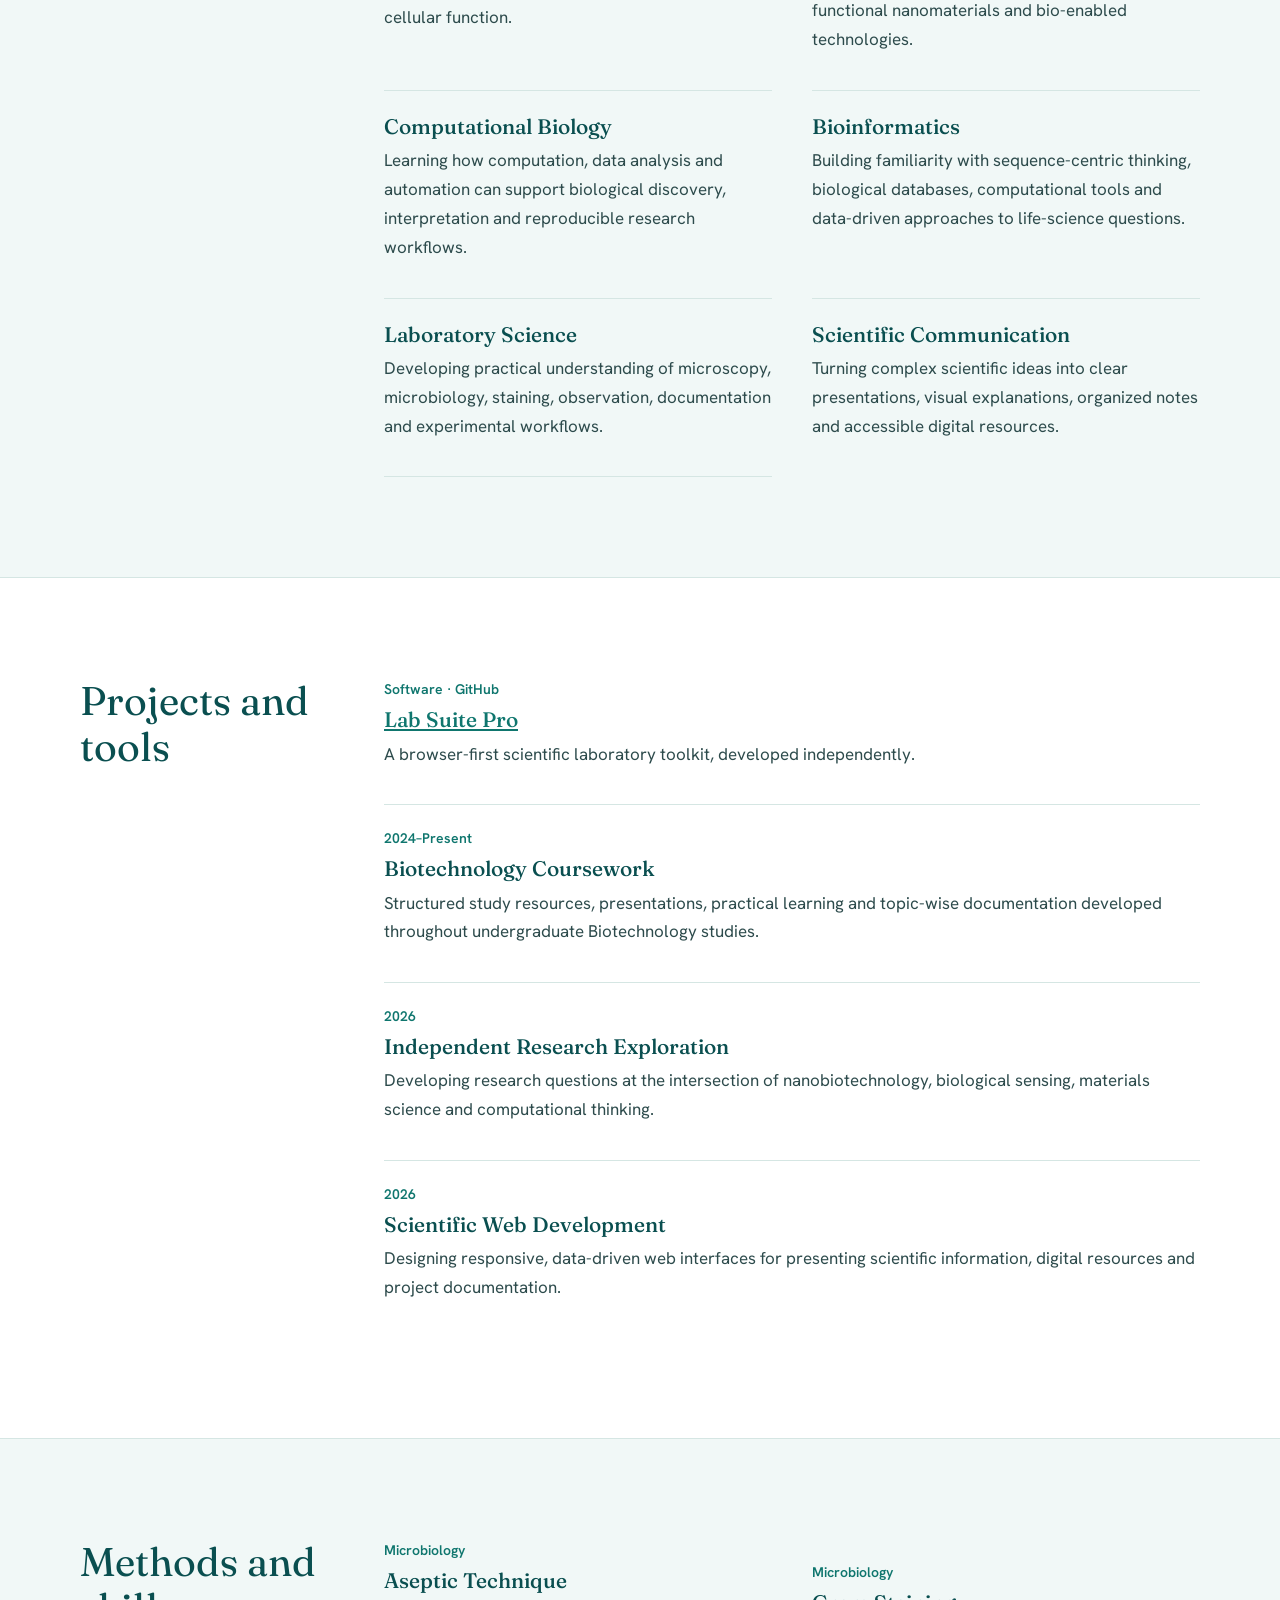
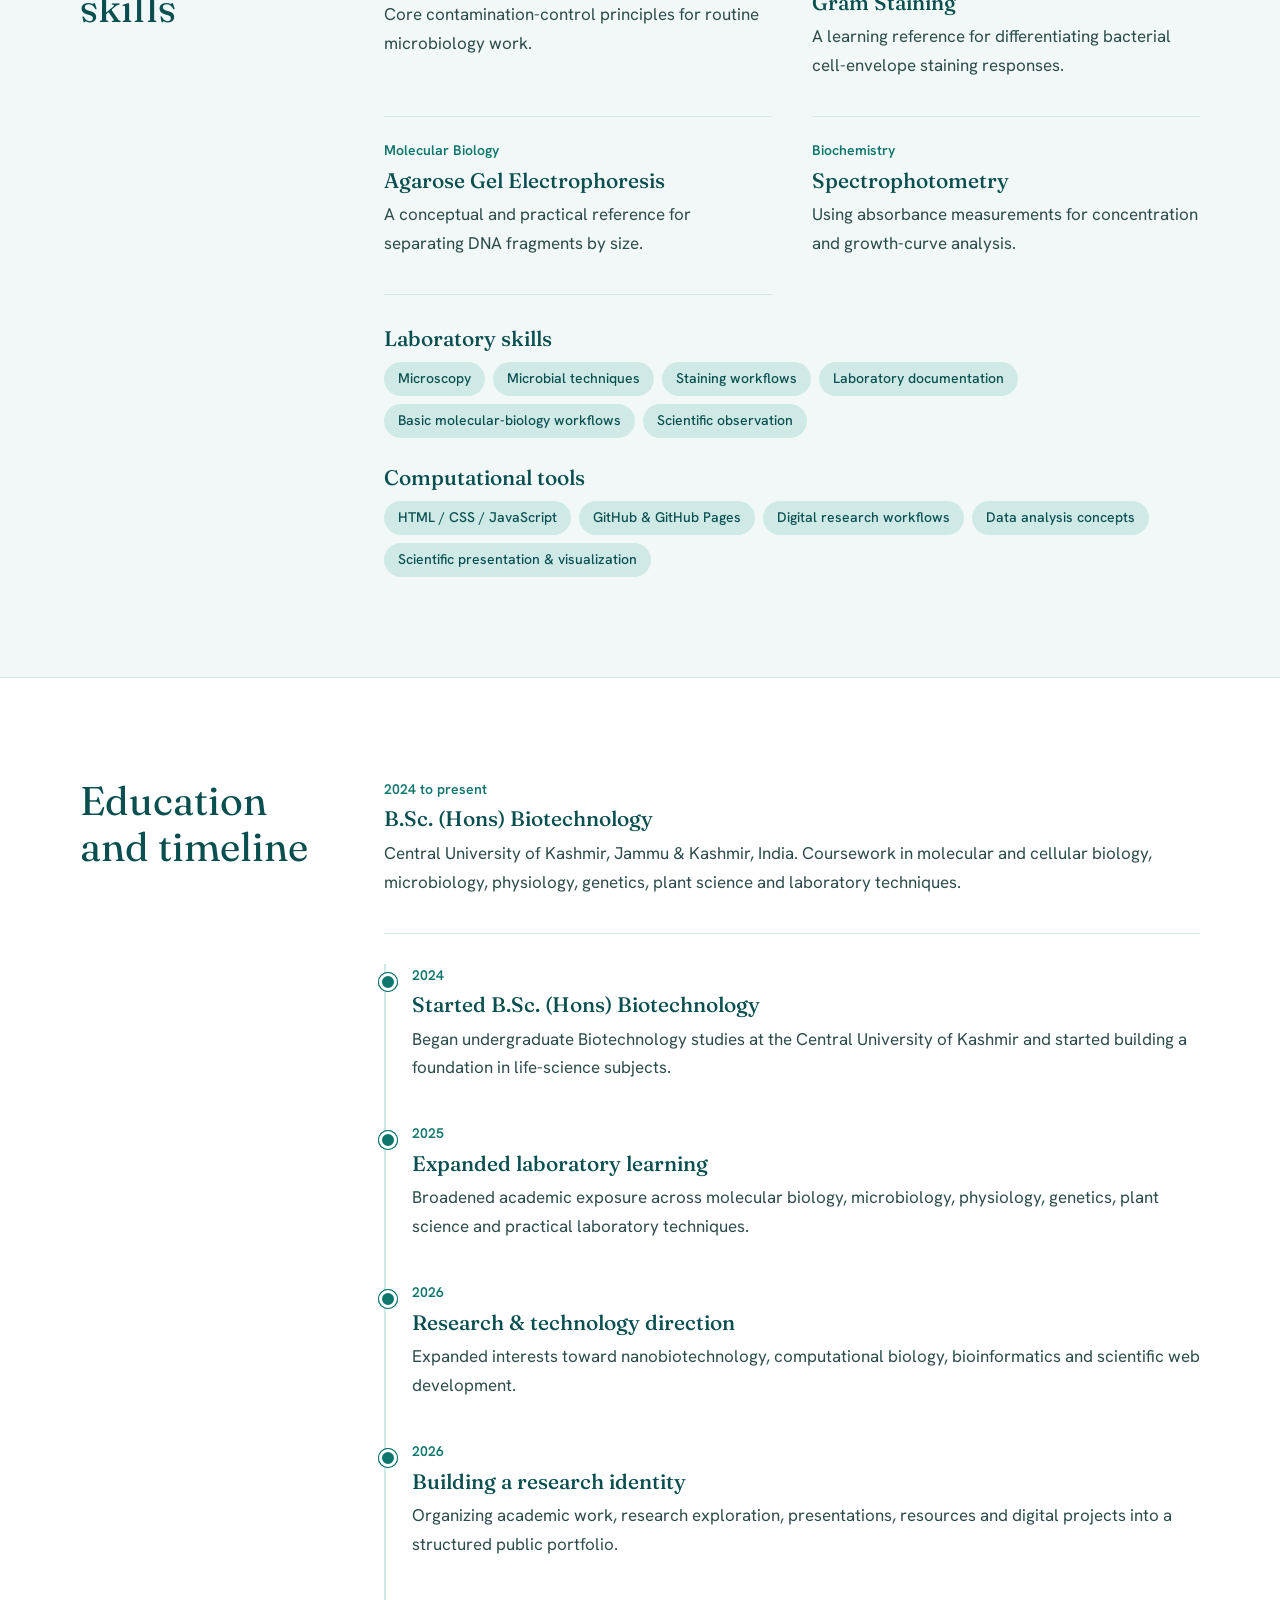
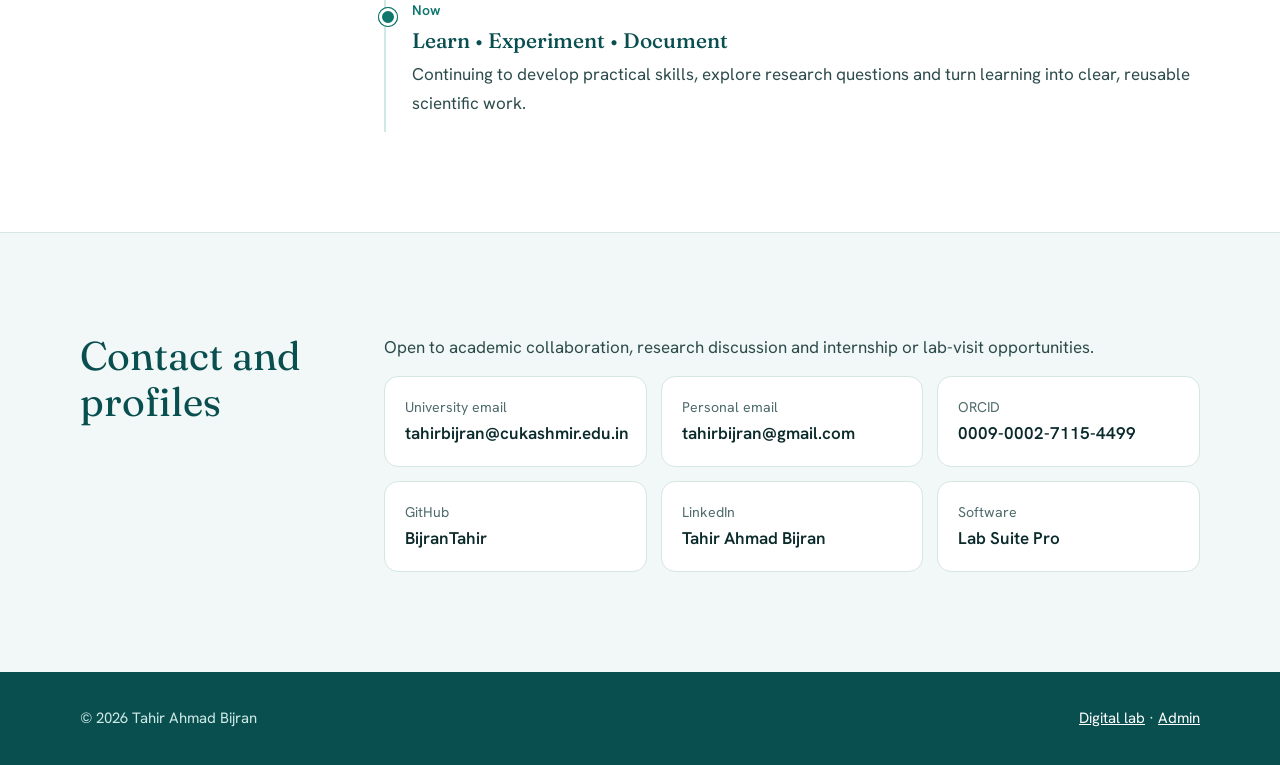
==== commit d7d02e64: "Add files via upload" ====
--- a/index.html
+++ b/index.html
@@ -1,49 +1,43 @@
-<!doctype html><html lang="en"><head><meta charset="utf-8"><meta name="viewport" content="width=device-width,initial-scale=1,viewport-fit=cover"><meta name="theme-color" content="#06110f"><meta name="description" content="Tahir Ahmad Bijran — Scientific Workspace for biotechnology, research and computational biology."><link rel="manifest" href="pwa-manifest.json"><link rel="icon" href="assets/images/profile.jpg" type="image/jpeg"><title>Tahir Ahmad Bijran — Scientific Workspace</title><link rel="stylesheet" href="style.css"></head><body>
-<canvas id="globalScienceCanvas" aria-hidden="true"></canvas><div class="ambient"><i></i><i></i><i></i></div><div class="grid"></div>
-<header class="topbar"><a class="brand" href="#home"><img src="assets/images/profile.jpg" onerror="this.src='assets/images/profile-placeholder.svg'" alt="Tahir Ahmad Bijran"><span>SCIENTIFIC<br><b>WORKSPACE</b></span></a><div class="top-actions"><button id="searchBtn" class="round" title="Search">⌕</button><button id="menuBtn" class="round" title="Menu">☰</button></div></header>
-<div id="drawer" class="drawer-wrap" aria-hidden="true"><div id="drawerBack" class="drawer-back"></div><aside class="drawer"><div class="drawer-head"><span>SCIENTIFIC WORKSPACE</span><button id="drawerClose">×</button></div><div class="drawer-profile"><img src="assets/images/profile.jpg" onerror="this.src='assets/images/profile-placeholder.svg'" alt=""><div><b>Tahir Ahmad Bijran</b><small>Biotechnology • Research • Computational Biology</small></div></div><nav id="nav"></nav><div class="drawer-foot"><a class="lab-suite-drawer-link" href="https://bijrantahir.github.io/LabSuitePro/" target="_blank" rel="noopener">Lab Suite Pro ↗</a><a href="https://orcid.org/0009-0002-7115-4499" target="_blank" rel="noopener">ORCID ↗</a><a href="https://github.com/BijranTahir" target="_blank" rel="noopener">GitHub ↗</a><a href="https://www.linkedin.com/in/tahir-ahmad-bijran-183389273" target="_blank" rel="noopener">LinkedIn ↗</a><a href="mailto:tahirbijran@cukashmir.edu.in">Email ↗</a></div></aside></div>
-<main>
-<section id="home" class="hero section"><div><span class="eyebrow">BIOTECHNOLOGY / RESEARCH / COMPUTATIONAL BIOLOGY</span><div class="live"><i></i> SCIENTIFIC WORKSPACE ONLINE</div><h1>Tahir Ahmad <em>Bijran</em></h1><p id="heroBio">A scientific workspace for biotechnology, research, computational biology and practical laboratory learning.</p><div class="actions"><a class="btn primary" href="#dashboard">Open Workspace ↗</a><a class="btn" href="#research">Explore Research</a></div><div class="identity"><span id="degree">B.Sc. (Hons) Biotechnology</span><b></b><span>Central University of Kashmir</span><a class="orcid-chip" href="https://orcid.org/0009-0002-7115-4499" target="_blank" rel="noopener"><i>iD</i> ORCID 0009-0002-7115-4499 ↗</a></div></div><div class="hero-core"><canvas id="scienceCanvas" aria-hidden="true"></canvas><div class="hud-label hud-top">BIO • 01</div><div class="hud-label hud-bottom">LIVE / RESEARCH MATRIX</div><div class="orbit a"></div><div class="orbit b"></div><div class="orbit c"></div><div class="core"><img src="assets/images/profile.jpg" onerror="this.src='assets/images/profile-placeholder.svg'" alt="Tahir Ahmad Bijran"></div></div></section>
+<!doctype html><html lang="en"><head><meta charset="utf-8"><meta name="viewport" content="width=device-width,initial-scale=1,viewport-fit=cover">
+<title>Tahir Ahmad Bijran | Biotechnology and Computational Biology</title>
+<meta name="description" content="Tahir Ahmad Bijran, B.Sc. (Hons) Biotechnology student at the Central University of Kashmir. Research interests: molecular biology, nanobiotechnology, bioinformatics and computational biology.">
+<meta name="theme-color" content="#0f766e"><link rel="manifest" href="pwa-manifest.json"><link rel="icon" href="assets/images/profile.jpg">
+<link rel="preconnect" href="https://fonts.googleapis.com"><link rel="preconnect" href="https://fonts.gstatic.com" crossorigin>
+<link href="https://fonts.googleapis.com/css2?family=Fraunces:opsz,wght@9..144,400;9..144,500&family=Hanken+Grotesk:wght@400;500;600&display=swap" rel="stylesheet">
+<link rel="stylesheet" href="site.css">
+<script type="application/ld+json">{"@context":"https://schema.org","@type":"Person","name":"Tahir Ahmad Bijran","jobTitle":"Undergraduate researcher, Biotechnology","affiliation":{"@type":"CollegeOrUniversity","name":"Central University of Kashmir"},"url":"https://bijrantahir.github.io/","sameAs":["https://orcid.org/0009-0002-7115-4499","https://github.com/BijranTahir","https://www.linkedin.com/in/tahir-ahmad-bijran-183389273"]}</script></head><body>
+<header><div class="wrap"><a class="logo" href="#top">Tahir Ahmad Bijran</a><nav><a href="#about">About</a><a href="#research">Research</a><a href="#projects">Projects</a><a href="#methods">Methods</a><a href="#education">Education</a><a href="#contact">Contact</a></nav></div></header>
+<main id="top"><div class="hero"><div class="wrap"><div>
+<p class="role">Undergraduate researcher in biotechnology</p>
+<h1>Understanding living systems with experiments and computation.</h1>
+<p class="lead">B.Sc. (Hons) Biotechnology student at the Central University of Kashmir, working across molecular biology, nanobiotechnology and bioinformatics.</p>
+<div class="btns"><a class="btn pri" href="#research">See my research</a><a class="btn" href="workspace.html">Open the digital lab</a></div></div>
+<aside class="card-id"><div class="avatar">TB<img src="assets/images/profile.jpg" alt="Tahir Ahmad Bijran" onerror="this.remove()"></div>
+<dl><div><dt>Affiliation</dt><dd>Central University of Kashmir</dd></div><div><dt>Location</dt><dd>Jammu &amp; Kashmir, India</dd></div>
+<div><dt>Researcher ID</dt><dd><a class="orcid" href="https://orcid.org/0009-0002-7115-4499" target="_blank" rel="noopener"><i>iD</i>0009-0002-7115-4499</a></dd></div></dl></aside></div></div>
 
-<section id="about" class="section panel"><div class="kicker">01 / PROFILE</div><div class="two"><div><h2>Curious by nature.<br><em>Experimental by choice.</em></h2><p id="aboutSummary"></p><p id="aboutBio"></p></div><div class="facts" id="facts"></div></div><div class="scientific-id"><div><small>SCIENTIFIC IDENTITY</small><h3>Tahir Ahmad Bijran</h3><p>Biotechnology · Research · Computational Biology</p></div><a class="orcid-card" href="https://orcid.org/0009-0002-7115-4499" target="_blank" rel="noopener"><span>ORCID</span><b>0009-0002-7115-4499</b><small>View researcher record ↗</small></a></div><div class="identity-links" aria-label="Academic and professional links"><a class="identity-link labsuite-link" href="https://bijrantahir.github.io/LabSuitePro/" target="_blank" rel="noopener"><span class="brand-icon labsuite-icon" aria-hidden="true"><svg viewBox="0 0 24 24"><path d="M9 3h6v2h-1v3.1l5.5 9.1A2.4 2.4 0 0 1 17.45 21H6.55a2.4 2.4 0 0 1-2.05-3.8L10 8.1V5H9V3Zm3 6.1-4.7 7.7a.8.8 0 0 0 .68 1.2h8.04a.8.8 0 0 0 .68-1.2L12 9.1ZM8.2 15h7.6l1.1 1.8a.8.8 0 0 1-.68 1.2H7.77a.8.8 0 0 1-.68-1.2L8.2 15Z"/></svg></span><span><b>Lab Suite Pro</b><small>Independent laboratory toolkit ↗</small></span></a><a class="identity-link github-link" href="https://github.com/BijranTahir" target="_blank" rel="me noopener"><span class="brand-icon github-icon" aria-hidden="true"><svg viewBox="0 0 24 24"><path d="M12 .7A11.3 11.3 0 0 0 8.43 22.92c.56.1.77-.24.77-.54v-2.1c-3.14.68-3.8-1.33-3.8-1.33-.51-1.3-1.25-1.65-1.25-1.65-1.02-.7.08-.69.08-.69 1.13.08 1.73 1.16 1.73 1.16 1 .1.97 1.88 3.35 1.34.1-.73.39-1.22.7-1.5-2.5-.29-5.13-1.25-5.13-5.55 0-1.23.44-2.23 1.16-3.02-.12-.29-.5-1.43.11-2.98 0 0 .95-.3 3.12 1.15a10.7 10.7 0 0 1 5.68 0c2.17-1.45 3.12-1.15 3.12-1.15.61 1.55.23 2.69.11 2.98.72.79 1.16 1.79 1.16 3.02 0 4.31-2.63 5.26-5.14 5.54.4.35.75 1.03.75 2.08v3.08c0 .3.2.65.78.54A11.3 11.3 0 0 0 12 .7Z"/></svg></span><span><b>GitHub</b><small>Code & projects</small></span></a><a class="identity-link linkedin-link" href="https://www.linkedin.com/in/tahir-ahmad-bijran-183389273" target="_blank" rel="me noopener"><span class="brand-icon linkedin-icon" aria-hidden="true"><svg viewBox="0 0 24 24"><path d="M5.2 8.2H1.4V22h3.8V8.2ZM3.3 2A2.2 2.2 0 1 0 3.3 6.4 2.2 2.2 0 0 0 3.3 2ZM22.6 14.1c0-4.15-2.21-6.08-5.16-6.08-2.38 0-3.45 1.31-4.04 2.23V8.2H9.6V22h3.8v-7.02c0-1.85.35-3.64 2.64-3.64 2.25 0 2.28 2.11 2.28 3.76V22h3.8v-7.9Z"/></svg></span><span><b>LinkedIn</b><small>Professional profile</small></span></a><a class="identity-link email-link" href="mailto:tahirbijran@gmail.com"><span class="brand-icon gmail-icon" aria-hidden="true"><svg viewBox="0 0 24 24"><path d="M2 5.7A2.7 2.7 0 0 1 4.7 3h14.6A2.7 2.7 0 0 1 22 5.7v12.6a2.7 2.7 0 0 1-2.7 2.7H4.7A2.7 2.7 0 0 1 2 18.3V5.7Zm2.4.2v12.4h2.7v-8l4.9 3.8 4.9-3.8v8h2.7V5.9l-7.6 5.9-7.6-5.9Z"/></svg></span><span><b>Email / Gmail</b><small>tahirbijran@gmail.com</small></span></a><a class="identity-link orcid-link" href="https://orcid.org/0009-0002-7115-4499" target="_blank" rel="noopener"><span class="brand-icon orcid-icon" aria-hidden="true">iD</span><span><b>ORCID</b><small>0009-0002-7115-4499</small></span></a><a class="identity-link edu-link" href="https://cukashmir.ac.in/" target="_blank" rel="noopener"><span class="brand-icon edu-icon" aria-hidden="true"><svg viewBox="0 0 24 24"><path d="m2 9 10-5 10 5-10 5L2 9Zm4 2.4v5.2c3.6 2.1 8.4 2.1 12 0v-5.2l-6 3-6-3ZM20 10v6"/></svg></span><span><b>University</b><small>Central University of Kashmir</small></span></a></div></section>
-
-<section id="dashboard" class="section"><div class="kicker">02 / COMMAND CENTER</div><div class="section-title"><h2>Scientific <em>Dashboard</em></h2><button class="mini" data-action="refresh">Refresh</button></div><div id="metrics" class="metrics"></div><div class="signal-strip" aria-label="Research system status"><span><i></i> DATA PIPELINE</span><span><i></i> COMPUTATIONAL</span><span><i></i> EXPERIMENTAL</span><span><i></i> REPRODUCIBLE</span></div><div class="grid2"><div class="panel"><h3>Research progress</h3><div id="progress"></div></div><div class="panel"><h3>Workspace activity</h3><div id="activity"></div></div></div></section>
-
-<section id="research" class="section"><div class="kicker">03 / RESEARCH</div><div class="section-title"><h2>Research <em>Areas</em></h2></div><div id="researchGrid" class="cards"></div></section>
-<section id="ideas" class="section panel"><div class="kicker">04 / IDEAS</div><div class="section-title"><h2>Research <em>Idea Vault</em></h2></div><form id="ideaForm" class="form grid2"><input name="title" required placeholder="Research question / idea"><select name="status"><option>Idea</option><option>Exploring</option><option>Developing</option><option>Testing</option><option>Completed</option></select><textarea name="gap" placeholder="Problem / knowledge gap"></textarea><textarea name="hypothesis" placeholder="Hypothesis"></textarea><textarea name="method" placeholder="Possible methodology"></textarea><textarea name="notes" placeholder="Notes, datasets or related papers"></textarea><button class="btn primary" type="submit">Save idea locally</button></form><div id="ideasList" class="list"></div></section>
-<section id="expertise" class="section"><div class="kicker">05 / EXPERTISE</div><div id="expertiseGrid" class="cards"></div><div class="skill-cloud" id="skillCloud"></div></section>
-
-<section id="biotools" class="section panel"><div class="kicker">06 / BIOTOOLS</div><div class="section-title"><h2>Sequence <em>Workbench</em></h2></div><div class="tool-tabs" id="bioTabs"><button class="active" data-tool="sequence">Sequence</button><button data-tool="protein">Protein</button><button data-tool="motif">Motif</button><button data-tool="primer">Primer Tm</button></div><textarea id="sequenceInput" class="big-input" placeholder="Paste DNA / RNA / protein sequence or FASTA..."></textarea><div class="tool-actions"><button class="btn primary" id="analyzeSeq">Analyze</button><button class="btn" id="clearSeq">Clear</button><button class="btn" id="copySeq">Copy result</button></div><div id="bioResult" class="result"></div></section>
-
-<section id="data" class="section panel"><div class="kicker">07 / DATA</div><div class="section-title"><h2>Scientific Data <em>Studio</em></h2></div><div class="data-bar"><input type="file" id="csvFile" accept=".csv,.tsv,text/csv,text/tab-separated-values"><button class="btn" id="loadSample">Sample data</button><button class="btn" id="clearData">Clear</button></div><textarea id="dataInput" class="big-input" placeholder="Paste CSV/TSV. First row should contain column names."></textarea><div class="tool-actions"><button class="btn primary" id="analyzeData">Analyze data</button><select id="xCol"></select><select id="yCol"></select><button class="btn" id="plotData">Plot</button><button class="btn" id="exportCSV">Export CSV</button><button class="btn" id="savePNG">Save PNG</button></div><div id="dataStats" class="result"></div><canvas id="chart" height="280"></canvas></section>
-
-<section id="experiments" class="section"><div class="kicker">08 / EXPERIMENTS</div><div class="section-title"><h2>Digital <em>Laboratory</em></h2></div><div class="grid2"><form id="expForm" class="panel form"><input name="title" required placeholder="Experiment title"><input name="date" type="date"><select name="status"><option>Planned</option><option>Running</option><option>Analyzing</option><option>Completed</option><option>Archived</option></select><input name="objective" placeholder="Objective"><input name="hypothesis" placeholder="Hypothesis"><textarea name="materials" placeholder="Materials / equipment"></textarea><textarea name="method" placeholder="Protocol / method"></textarea><textarea name="observations" placeholder="Observations"></textarea><textarea name="results" placeholder="Results / interpretation"></textarea><textarea name="conclusion" placeholder="Conclusion / limitations"></textarea><button class="btn primary">Save experiment locally</button><button type="button" class="btn" id="exportExp">Export current experiment</button></form><div class="panel"><h3>Saved experiments</h3><div id="expList" class="list"></div></div></div></section>
-
-<section id="notebook" class="section panel"><div class="kicker">09 / NOTEBOOK</div><div class="section-title"><h2>Digital Lab <em>Notebook</em></h2></div><form id="noteForm" class="form grid2"><input name="title" required placeholder="Entry title"><select name="type"><option>Lab note</option><option>Observation</option><option>Literature note</option><option>Idea</option><option>Meeting note</option></select><input name="date" type="date"><input name="tags" placeholder="Tags"><textarea name="body" placeholder="Write your scientific note..."></textarea><button class="btn primary">Save note locally</button></form><div id="notesList" class="list"></div></section>
-
-<section id="protocols" class="section"><div class="kicker">10 / PROTOCOLS</div><div id="protocolGrid" class="cards"></div></section>
-<section id="literature" class="section panel"><div class="kicker">11 / LITERATURE</div><div class="section-title"><h2>Literature <em>Workspace</em></h2></div><input id="paperSearch" class="search-input" placeholder="Search papers by title, author, journal or keyword"><div id="paperGrid" class="cards"></div></section>
-<section id="publications" class="section"><div class="kicker">12 / PUBLICATIONS</div><div id="pubGrid" class="cards"></div></section>
-
-<section id="workflow" class="section"><div class="kicker">13 / COMPUTATIONAL BIOLOGY</div><div class="section-title"><h2>Workflow <em>Builder</em></h2></div><div class="workflow" id="workflowNodes"></div><div class="tool-actions"><button class="btn primary" id="addNode">Add stage</button><button class="btn" id="resetWorkflow">Reset</button><button class="btn" id="saveWorkflow">Save workflow</button></div></section>
-
-<section id="microscopy" class="section"><div class="kicker">14 / MICROSCOPY</div><div class="panel"><div class="dropzone" id="microDrop"><input type="file" id="microFiles" accept="image/*" multiple><b>Drop microscopy images here</b><span>or tap to choose images</span></div><div id="microGrid" class="media-grid"></div></div></section>
-
-
-<section id="projects" class="section"><div class="kicker">16 / PROJECTS</div><div id="projectGrid" class="cards"></div></section>
-<section id="library" class="section"><div class="kicker">17 / LIBRARY</div><input id="librarySearch" class="search-input" placeholder="Search your scientific library"><div id="libraryGrid" class="cards"></div></section>
-<section id="visualization" class="section panel"><div class="kicker">18 / VISUALIZATION STUDIO</div><div class="section-title"><h2>Scientific Figure <em>Builder</em></h2></div><div class="viz-board" id="vizBoard"><div class="viz-node">Question</div><div class="arrow">→</div><div class="viz-node">Method</div><div class="arrow">→</div><div class="viz-node">Data</div><div class="arrow">→</div><div class="viz-node">Analysis</div><div class="arrow">→</div><div class="viz-node">Conclusion</div></div><div class="tool-actions"><button class="btn" id="addViz">Add node</button><button class="btn" id="clearViz">Reset</button><button class="btn primary" id="saveViz">Save figure layout</button></div></section>
-<section id="skills" class="section"><div class="kicker">19 / EVIDENCE</div><div class="section-title"><h2>Skills & <em>Evidence</em></h2></div><div id="skillsGrid" class="cards"></div></section>
-<section id="inventory" class="section panel"><div class="kicker">20 / INVENTORY</div><div class="section-title"><h2>Lab <em>Inventory</em></h2></div><form id="invForm" class="form grid2"><input name="item" required placeholder="Item / equipment / software"><select name="category"><option>Equipment</option><option>Reagent</option><option>Consumable</option><option>Software</option><option>Database</option></select><select name="status"><option>Available</option><option>In use</option><option>Needed</option><option>Archived</option></select><input name="notes" placeholder="Notes"><button class="btn primary">Add item locally</button></form><div id="invList" class="list"></div></section>
-<section id="journal" class="section panel"><div class="kicker">21 / JOURNAL</div><div class="section-title"><h2>Scientific <em>Journal</em></h2></div><form id="journalForm" class="form grid2"><input name="title" required placeholder="Journal entry"><input name="date" type="date"><select name="type"><option>Milestone</option><option>Learning</option><option>Research</option><option>Reflection</option><option>Project</option></select><textarea name="body" placeholder="What changed today?"></textarea><button class="btn primary">Save entry</button></form><div id="journalList" class="list"></div></section>
-<section id="knowledge" class="section"><div class="kicker">22 / KNOWLEDGE</div><div class="section-title"><h2>Scientific <em>Knowledge Graph</em></h2></div><div id="knowledgeGraph" class="knowledge"></div></section>
-<section id="analytics" class="section"><div class="kicker">23 / ANALYTICS</div><div class="grid2"><div class="panel"><h3>Workspace statistics</h3><div id="analyticsStats"></div></div><div class="panel"><h3>Research activity</h3><div class="bar-chart" id="activityChart"></div></div></div></section>
-<section id="cv" class="section panel"><div class="kicker">24 / ACADEMIC CV</div><div class="section-title"><h2>Academic <em>Profile</em></h2><button class="btn" id="printCV">Print / Save PDF</button></div><div id="cvBody"></div></section>
-<section id="docs" class="section"><div class="kicker">25 / DOCUMENTATION</div><div class="cards"><article class="card"><h3>Research provenance</h3><p>Connect projects to datasets, protocols, analyses, figures, code and outputs. Record versions, dates and sources so work can be followed and reproduced.</p></article><article class="card"><h3>Scientific Workspace Guide</h3><p>Use the menu to navigate research, experiments, BioTools, data analysis, literature, protocols and documentation.</p></article><article class="card"><h3>Reproducibility</h3><p>Record dataset sources, parameters, software versions and analysis decisions for computational work.</p></article></div></section>
-<section id="changelog" class="section"><div class="kicker">26 / CHANGELOG</div><div id="changeList" class="timeline"></div></section>
-<section id="journey" class="section"><div class="kicker">27 / JOURNEY</div><div id="timeline" class="timeline"></div></section>
-<section id="collaborate" class="section panel"><div class="kicker">28 / COLLABORATION</div><h2>Build something <em>scientific.</em></h2><p>For academic collaboration, project discussion or scientific web development.</p><a class="btn primary" href="mailto:tahirbijran@cukashmir.edu.in?subject=Scientific%20Workspace%20Collaboration">Start a conversation ↗</a></section>
-<section id="contact" class="section panel"><div class="kicker">29 / CONTACT</div><div class="contact-grid"><a class="contact-brand contact-orcid" href="https://orcid.org/0009-0002-7115-4499" target="_blank" rel="noopener"><span class="brand-icon orcid-icon">iD</span><span><small>Researcher identifier</small><b>ORCID 0009-0002-7115-4499 ↗</b></span></a><a class="contact-brand" href="mailto:tahirbijran@cukashmir.edu.in"><span class="brand-icon gmail-icon"><svg viewBox="0 0 24 24"><path d="M2 5.7A2.7 2.7 0 0 1 4.7 3h14.6A2.7 2.7 0 0 1 22 5.7v12.6a2.7 2.7 0 0 1-2.7 2.7H4.7A2.7 2.7 0 0 1 2 18.3V5.7Zm2.4.2v12.4h2.7v-8l4.9 3.8 4.9-3.8v8h2.7V5.9l-7.6 5.9-7.6-5.9Z"/></svg></span><span><small>University email</small><b>tahirbijran@cukashmir.edu.in ↗</b></span></a><a class="contact-brand" href="mailto:tahirbijran@gmail.com"><span class="brand-icon gmail-icon"><svg viewBox="0 0 24 24"><path d="M2 5.7A2.7 2.7 0 0 1 4.7 3h14.6A2.7 2.7 0 0 1 22 5.7v12.6a2.7 2.7 0 0 1-2.7 2.7H4.7A2.7 2.7 0 0 1 2 18.3V5.7Zm2.4.2v12.4h2.7v-8l4.9 3.8 4.9-3.8v8h2.7V5.9l-7.6 5.9-7.6-5.9Z"/></svg></span><span><small>Alternative email</small><b>tahirbijran@gmail.com ↗</b></span></a><a class="contact-brand" href="https://github.com/BijranTahir" target="_blank" rel="me noopener"><span class="brand-icon github-icon"><svg viewBox="0 0 24 24"><path d="M12 .7A11.3 11.3 0 0 0 8.43 22.92c.56.1.77-.24.77-.54v-2.1c-3.14.68-3.8-1.33-3.8-1.33-.51-1.3-1.25-1.65-1.25-1.65-1.02-.7.08-.69.08-.69 1.13.08 1.73 1.16 1.73 1.16 1 .1.97 1.88 3.35 1.34.1-.73.39-1.22.7-1.5-2.5-.29-5.13-1.25-5.13-5.55 0-1.23.44-2.23 1.16-3.02-.12-.29-.5-1.43.11-2.98 0 0 .95-.3 3.12 1.15a10.7 10.7 0 0 1 5.68 0c2.17-1.45 3.12-1.15 3.12-1.15.61 1.55.23 2.69.11 2.98.72.79 1.16 1.79 1.16 3.02 0 4.31-2.63 5.26-5.14 5.54.4.35.75 1.03.75 2.08v3.08c0 .3.2.65.78.54A11.3 11.3 0 0 0 12 .7Z"/></svg></span><span><small>Code & projects</small><b>GitHub / BijranTahir ↗</b></span></a><a class="contact-brand" href="https://www.linkedin.com/in/tahir-ahmad-bijran-183389273" target="_blank" rel="me noopener"><span class="brand-icon linkedin-icon"><svg viewBox="0 0 24 24"><path d="M5.2 8.2H1.4V22h3.8V8.2ZM3.3 2A2.2 2.2 0 1 0 3.3 6.4 2.2 2.2 0 0 0 3.3 2ZM22.6 14.1c0-4.15-2.21-6.08-5.16-6.08-2.38 0-3.45 1.31-4.04 2.23V8.2H9.6V22h3.8v-7.02c0-1.85.35-3.64 2.64-3.64 2.25 0 2.28 2.11 2.28 3.76V22h3.8v-7.9Z"/></svg></span><span><small>Professional profile</small><b>LinkedIn / Tahir Ahmad Bijran ↗</b></span></a></div></section>
-</main>
-<div id="projectModal" class="modal" aria-hidden="true"><div class="modal-back" data-close-project></div><div class="project-modal-box"><button id="projectClose" class="modal-x">×</button><div id="projectModalBody"></div></div></div><div id="command" class="modal" aria-hidden="true"><div class="modal-back"></div><div class="command-box"><div class="command-head"><input id="globalSearch" autofocus placeholder="Search workspace, tools, projects, research..."><button id="commandClose">×</button></div><div id="searchResults" class="command-results"></div></div></div><div id="toast" class="toast"></div><footer>TAHIR AHMAD BIJRAN · SCIENTIFIC WORKSPACE · <span id="year"></span></footer>
-<script src="app.js"></script></body></html>
+<section id="about"><div class="wrap grid"><h2>About</h2><div><p id="bio"></p><p id="summary"></p><div class="chips" id="focus"></div></div></div></section>
+<section id="research" class="alt"><div class="wrap grid"><h2>Research interests</h2><div class="rows two" id="researchList"></div></div></section>
+<section id="projects"><div class="wrap grid"><h2>Projects and tools</h2><div class="rows" id="projectList"></div></div></section>
+<section id="methods" class="alt"><div class="wrap grid"><h2>Methods and skills</h2><div><div class="rows two" id="protoList"></div><h3 style="margin-top:30px">Laboratory skills</h3><div class="chips" id="labSkills"></div><h3 style="margin-top:26px">Computational tools</h3><div class="chips" id="tools"></div></div></div></section>
+<section id="education"><div class="wrap grid"><h2>Education and timeline</h2><div><div class="row"><div class="meta">2024 to present</div><h3>B.Sc. (Hons) Biotechnology</h3><p>Central University of Kashmir, Jammu &amp; Kashmir, India. Coursework in molecular and cellular biology, microbiology, physiology, genetics, plant science and laboratory techniques.</p></div><div class="tl" id="timeline" style="margin-top:30px"></div></div></div></section>
+<section id="contact" class="alt"><div class="wrap grid"><h2>Contact and profiles</h2><div><p>Open to academic collaboration, research discussion and internship or lab-visit opportunities.</p><div class="links">
+<a href="mailto:tahirbijran@cukashmir.edu.in"><small>University email</small>tahirbijran@cukashmir.edu.in</a>
+<a href="mailto:tahirbijran@gmail.com"><small>Personal email</small>tahirbijran@gmail.com</a>
+<a href="https://orcid.org/0009-0002-7115-4499" target="_blank" rel="noopener"><small>ORCID</small>0009-0002-7115-4499</a>
+<a href="https://github.com/BijranTahir" target="_blank" rel="noopener"><small>GitHub</small>BijranTahir</a>
+<a href="https://www.linkedin.com/in/tahir-ahmad-bijran-183389273" target="_blank" rel="noopener"><small>LinkedIn</small>Tahir Ahmad Bijran</a>
+<a href="https://bijrantahir.github.io/LabSuitePro/" target="_blank" rel="noopener"><small>Software</small>Lab Suite Pro</a></div></div></div></section></main>
+<footer><div class="wrap"><span>© 2026 Tahir Ahmad Bijran</span><span><a href="workspace.html">Digital lab</a> · <a href="admin.html">Admin</a></span></div></footer>
+<script>
+const $=s=>document.querySelector(s),E=t=>String(t??'').replace(/[&<>"]/g,c=>({'&':'&amp;','<':'&lt;','>':'&gt;','"':'&quot;'}[c]));
+const J=async n=>{for(const p of ['data/'+n+'.json',n+'.json']){try{const r=await fetch(p);if(r.ok)return await r.json()}catch(e){}}return null};
+const chips=(el,a)=>$(el).innerHTML=(a||[]).map(x=>`<span>${E(x)}</span>`).join('');
+(async()=>{const [p,r,pr,t,pt]=await Promise.all(['profile','research','projects','timeline','protocols'].map(J));
+if(p){$('#bio').textContent=p.bio||'';$('#summary').textContent=p.summary||'';chips('#focus',p.focus);chips('#labSkills',p.labSkills);chips('#tools',p.tools)}
+$('#researchList').innerHTML=(r||[]).map(x=>`<div class="row"><h3>${E(x.title)}</h3><p>${E(x.description)}</p></div>`).join('');
+const lab=`<div class="row"><div class="meta">Software · GitHub</div><h3><a href="https://bijrantahir.github.io/LabSuitePro/" target="_blank" rel="noopener">Lab Suite Pro</a></h3><p>A browser-first scientific laboratory toolkit, developed independently.</p></div>`;
+$('#projectList').innerHTML=lab+(pr||[]).filter(x=>x.title!=='Academic Portfolio').map(x=>`<div class="row"><div class="meta">${E(x.year)}</div><h3>${E(x.title)}</h3><p>${E(x.description)}</p></div>`).join('');
+$('#protoList').innerHTML=(pt||[]).map(x=>`<div class="row"><div class="meta">${E(x.category)}</div><h3>${E(x.title)}</h3><p>${E(x.summary)}</p></div>`).join('');
+$('#timeline').innerHTML=(t||[]).map(x=>`<div><div class="meta">${E(x.year)}</div><h3>${E(x.title)}</h3><p>${E(x.description)}</p></div>`).join('')})();
+</script></body></html>
--- a/site.css
+++ b/site.css
@@ -0,0 +1,39 @@
+:root{--bg:#fff;--alt:#f1f8f7;--ink:#0b2a2c;--mut:#4f6b6c;--teal:#0f766e;--deep:#0a4f50;--aqua:#cfeae6;--line:#d5e6e3;--orcid:#a6ce39;
+--serif:"Fraunces",Georgia,serif;--sans:"Hanken Grotesk",system-ui,sans-serif}
+*{box-sizing:border-box}html{scroll-behavior:smooth;scroll-padding-top:84px}
+body{margin:0;background:var(--bg);color:var(--ink);font:17px/1.7 var(--sans);-webkit-font-smoothing:antialiased}
+a{color:var(--teal)}a:focus-visible,button:focus-visible{outline:2px solid var(--teal);outline-offset:3px}
+.wrap{width:min(1120px,90vw);margin:auto}
+header{position:sticky;top:0;z-index:20;background:#ffffffee;backdrop-filter:blur(12px);border-bottom:1px solid var(--line)}
+header .wrap{display:flex;align-items:center;justify-content:space-between;height:68px}
+.logo{font:500 20px var(--serif);color:var(--deep);text-decoration:none}
+nav{display:flex;gap:26px;font-size:15px}nav a{color:var(--mut);text-decoration:none;font-weight:500}nav a:hover{color:var(--teal)}
+.hero{background:linear-gradient(180deg,var(--alt),#fff);padding:clamp(56px,9vw,110px) 0}
+.hero .wrap{display:grid;grid-template-columns:1.25fr .75fr;gap:clamp(32px,6vw,80px);align-items:center}
+.role{color:var(--teal);font-weight:600;margin:0 0 14px}
+h1{font:400 clamp(44px,6.4vw,84px)/1.02 var(--serif);letter-spacing:-.03em;margin:0 0 22px;color:var(--deep)}
+.lead{font-size:20px;max-width:34em;color:#2d4b4c;margin:0 0 30px}
+.btns{display:flex;gap:12px;flex-wrap:wrap}
+.btn{display:inline-block;padding:12px 24px;border-radius:999px;font-weight:600;text-decoration:none;border:1px solid var(--teal);color:var(--teal);transition:background .2s,color .2s}
+.btn.pri{background:var(--teal);color:#fff}.btn.pri:hover{background:var(--deep);border-color:var(--deep)}.btn:not(.pri):hover{background:var(--aqua)}
+.card-id{background:#fff;border:1px solid var(--line);border-radius:18px;padding:26px;box-shadow:0 18px 50px #0f766e14}
+.avatar{width:100%;aspect-ratio:1;border-radius:12px;background:var(--aqua) center/cover;display:grid;place-items:center;font:400 64px var(--serif);color:var(--deep);overflow:hidden}
+.avatar img{width:100%;height:100%;object-fit:cover}
+.card-id dl{margin:20px 0 0;display:grid;gap:12px;font-size:15px}.card-id dt{color:var(--mut);font-size:13px}.card-id dd{margin:0;font-weight:500}
+.orcid{display:inline-flex;align-items:center;gap:8px;text-decoration:none;color:var(--ink)}
+.orcid i{background:var(--orcid);color:#fff;font:700 11px var(--sans);border-radius:50%;width:20px;height:20px;display:grid;place-items:center}
+section{padding:clamp(60px,8vw,100px) 0;border-top:1px solid var(--line)}section.alt{background:var(--alt)}
+.grid{display:grid;grid-template-columns:240px 1fr;gap:clamp(24px,5vw,70px)}
+h2{font:400 clamp(28px,3.4vw,40px)/1.15 var(--serif);color:var(--deep);margin:0;position:sticky;top:96px;align-self:start}
+h3{font:500 21px/1.3 var(--serif);margin:0 0 6px;color:var(--deep)}p{margin:0 0 14px;color:#2d4b4c}
+.rows{display:grid;gap:0}.row{padding:22px 0;border-bottom:1px solid var(--line)}.row:first-child{padding-top:0}.row:last-child{border:0}
+.two{display:grid;grid-template-columns:1fr 1fr;gap:0 40px}
+.meta{font-size:14px;color:var(--teal);font-weight:600;margin-bottom:4px}
+.chips{display:flex;flex-wrap:wrap;gap:8px;margin-top:10px}.chips span{background:var(--aqua);color:var(--deep);padding:5px 14px;border-radius:999px;font-size:14px;font-weight:500}
+.tl{border-left:2px solid var(--aqua);padding-left:26px;display:grid;gap:26px}.tl div{position:relative}.tl div:before{content:"";position:absolute;left:-33px;top:9px;width:12px;height:12px;border-radius:50%;background:var(--teal);border:3px solid #fff;box-shadow:0 0 0 1px var(--teal)}
+.links{display:grid;grid-template-columns:repeat(auto-fit,minmax(230px,1fr));gap:14px}
+.links a{display:block;background:#fff;border:1px solid var(--line);border-radius:14px;padding:18px 20px;text-decoration:none;color:var(--ink);font-weight:600;transition:border-color .2s}
+.links a:hover{border-color:var(--teal)}.links small{display:block;color:var(--mut);font-weight:400}
+footer{background:var(--deep);color:#cfeae6;padding:34px 0;font-size:15px}footer .wrap{display:flex;justify-content:space-between;flex-wrap:wrap;gap:10px}footer a{color:#fff}
+@media(max-width:820px){nav{display:none}.hero .wrap,.grid,.two{grid-template-columns:1fr}h2{position:static;margin-bottom:6px}.card-id{max-width:360px}}
+@media(prefers-reduced-motion:reduce){*{scroll-behavior:auto!important;transition:none!important}}
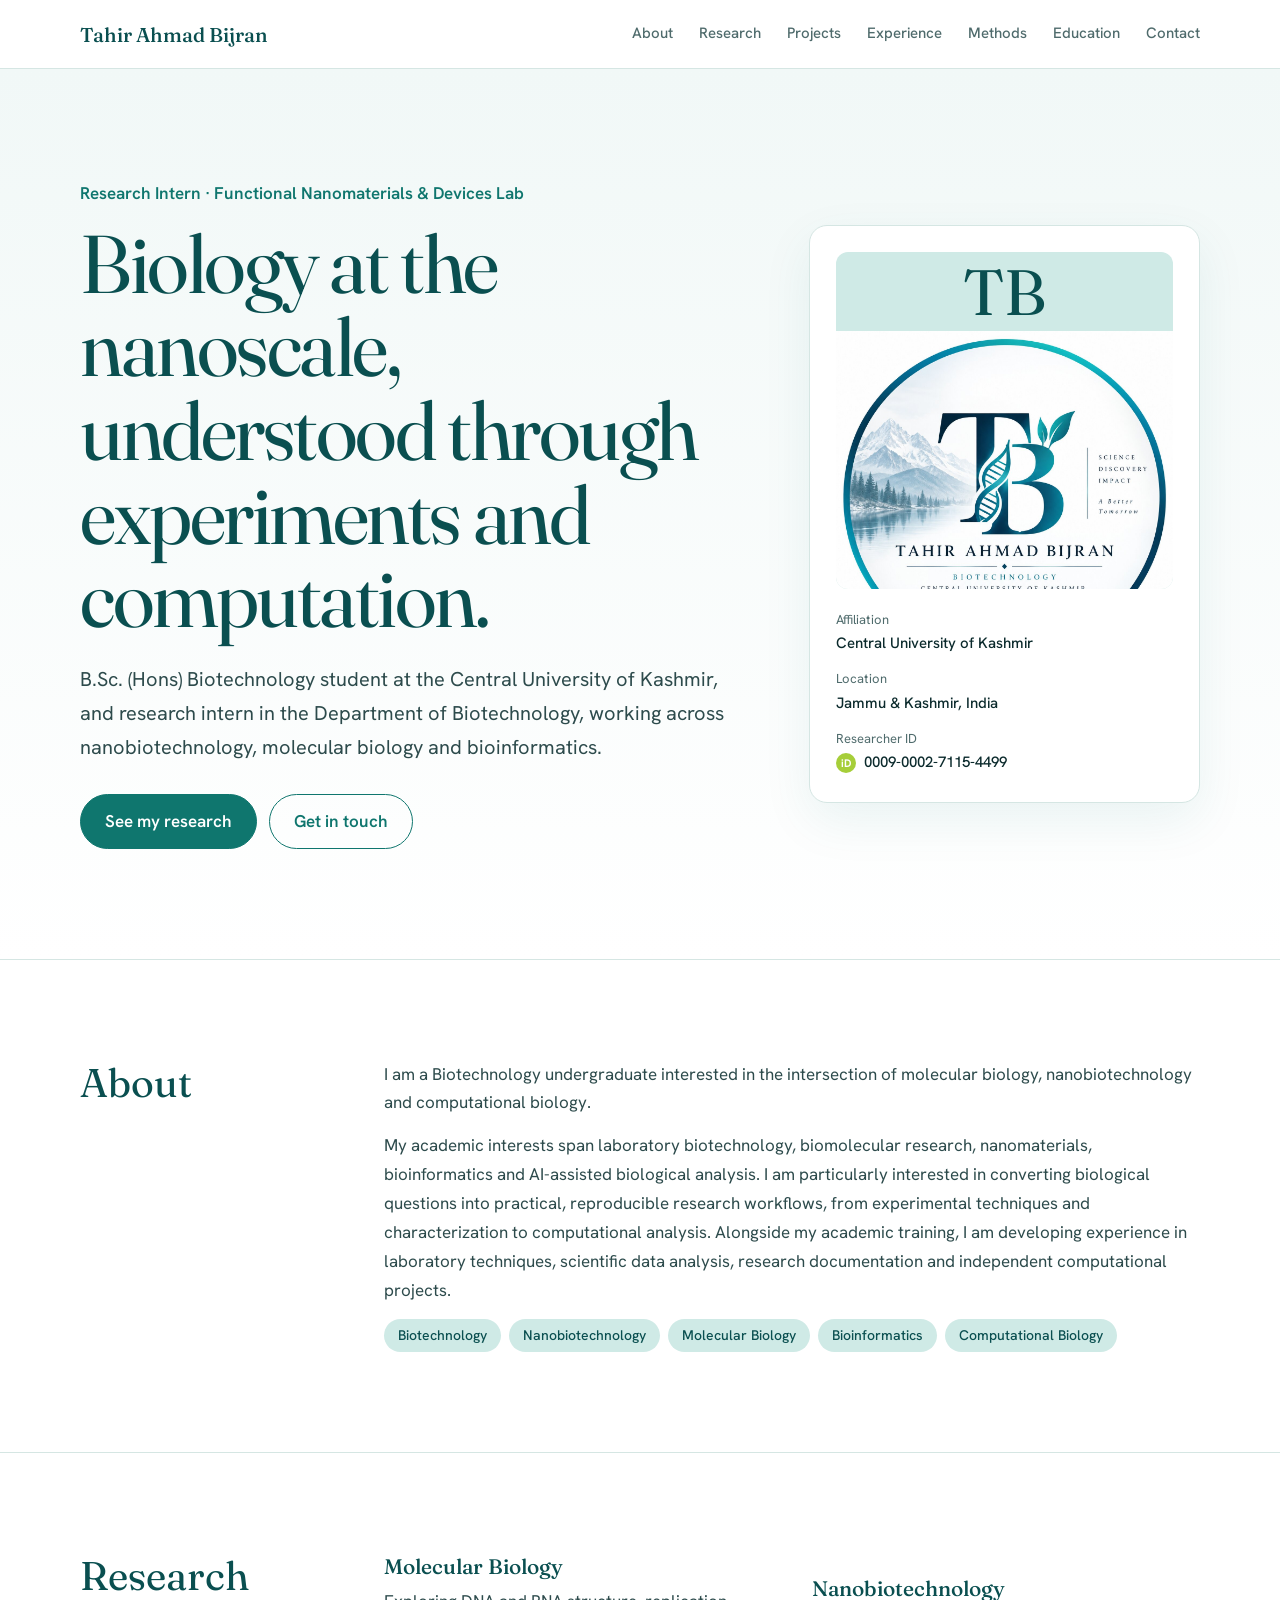
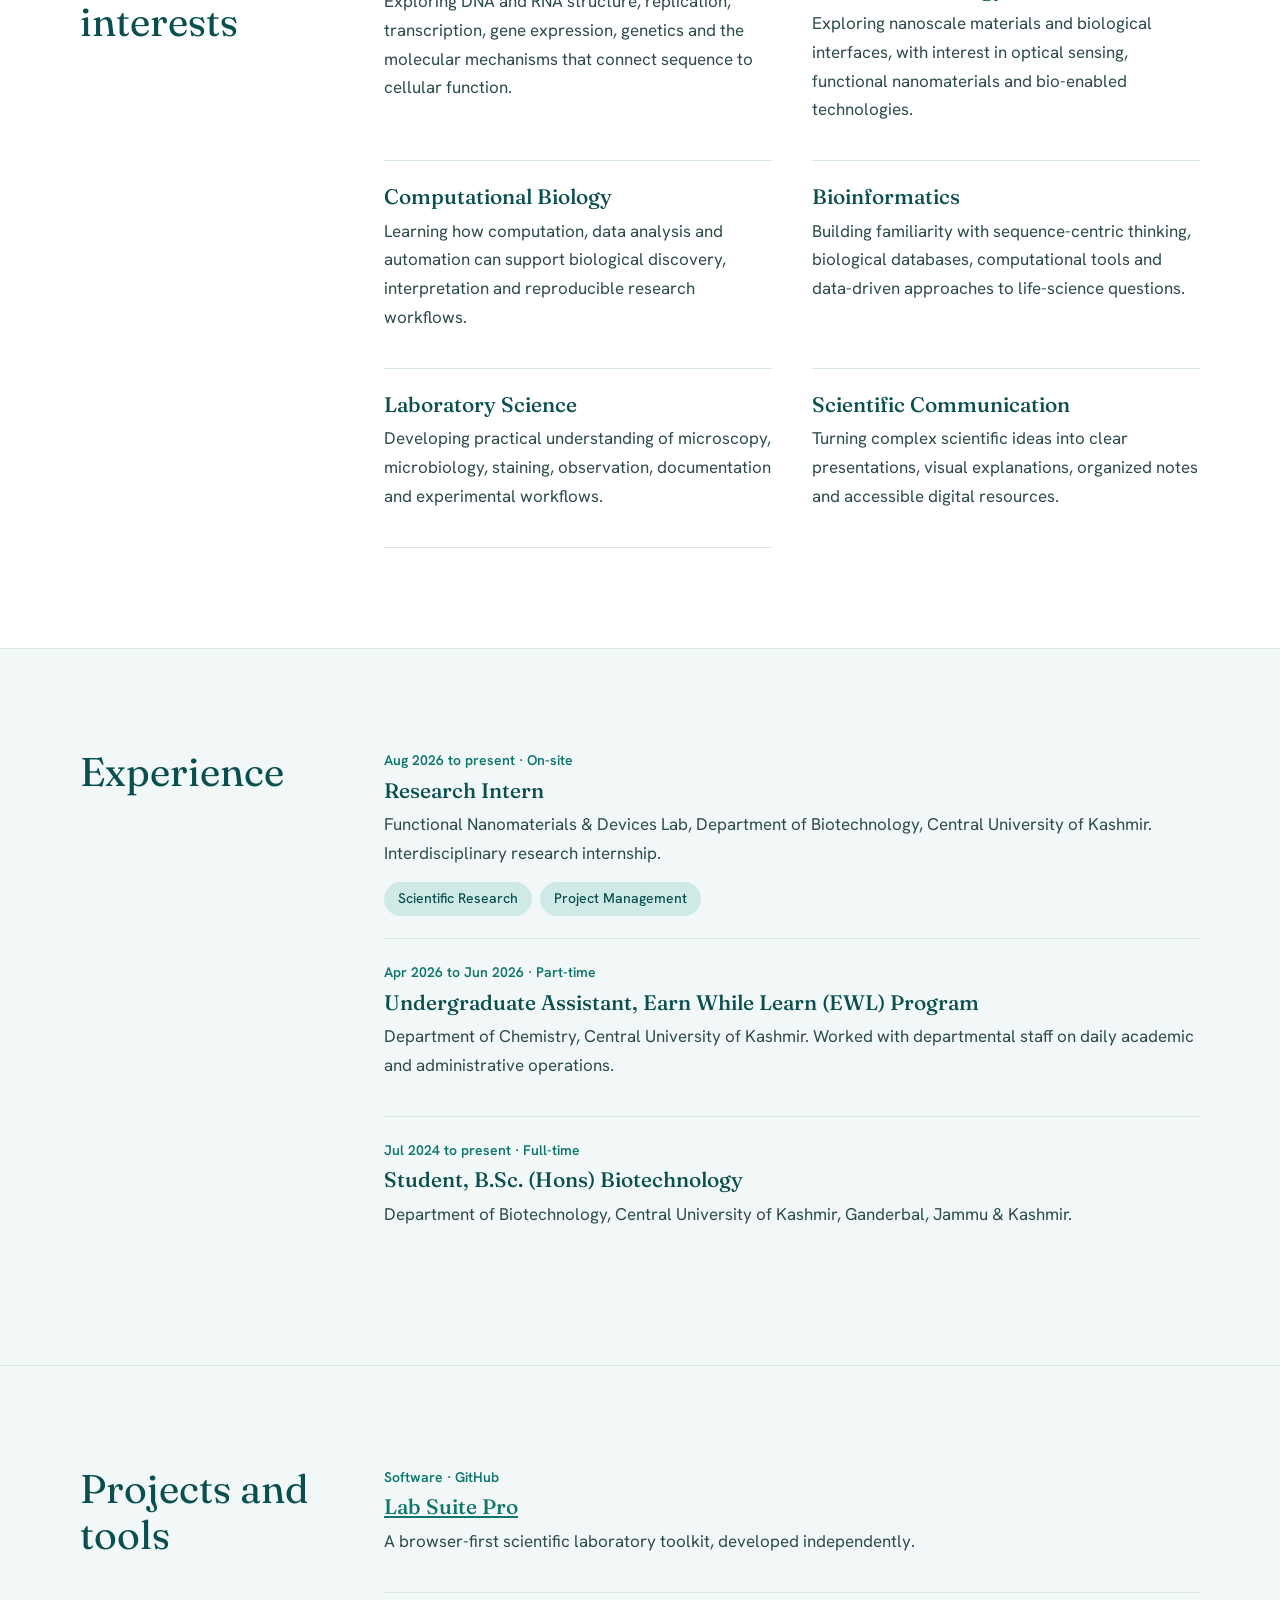
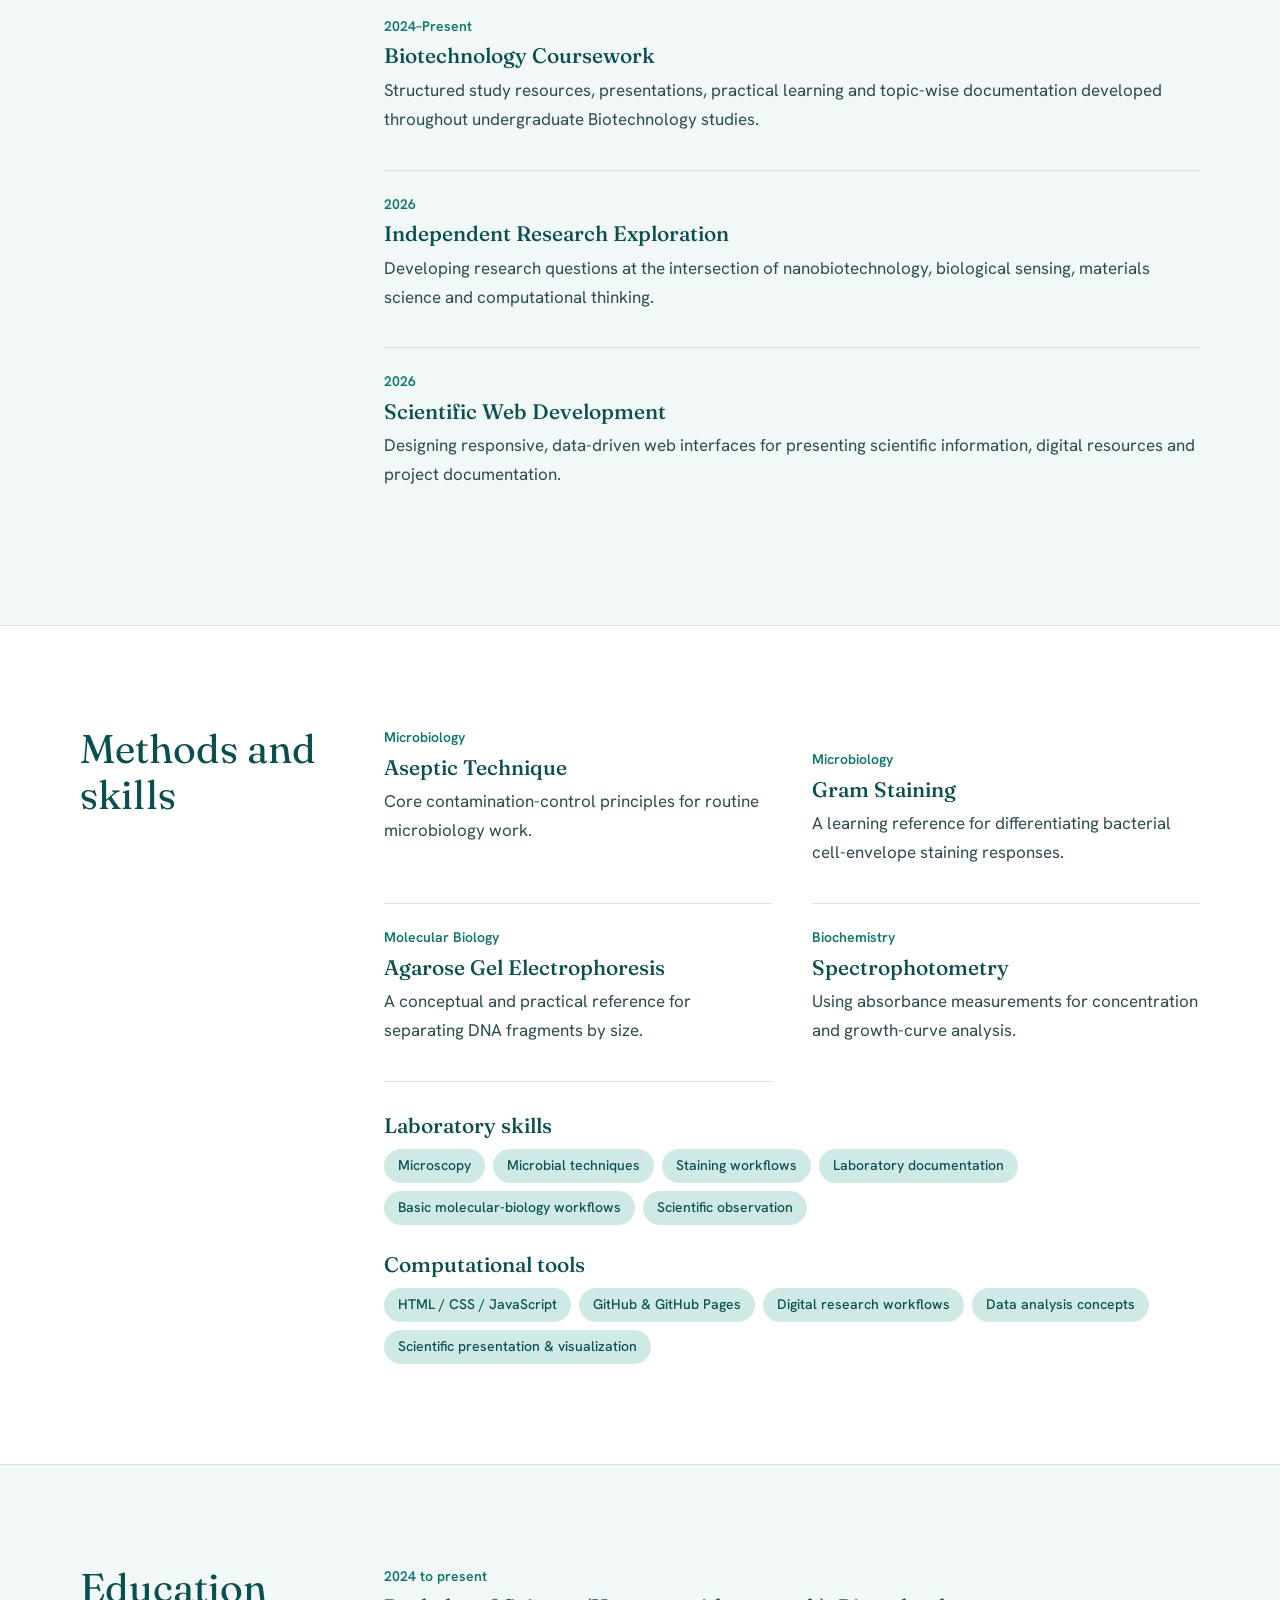
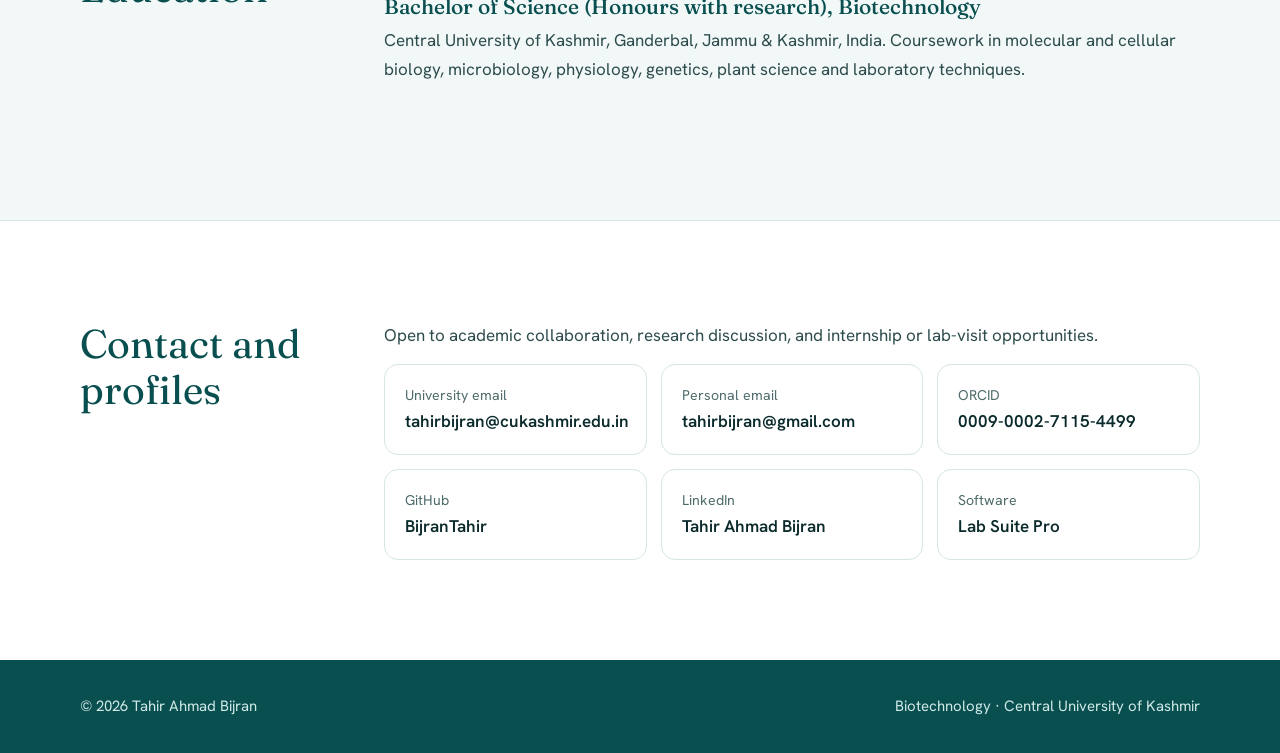
==== commit 34670d12: "Add files via upload" ====
--- a/index.html
+++ b/index.html
@@ -1,34 +1,38 @@
 <!doctype html><html lang="en"><head><meta charset="utf-8"><meta name="viewport" content="width=device-width,initial-scale=1,viewport-fit=cover">
 <title>Tahir Ahmad Bijran | Biotechnology and Computational Biology</title>
 <meta name="description" content="Tahir Ahmad Bijran, B.Sc. (Hons) Biotechnology student at the Central University of Kashmir. Research interests: molecular biology, nanobiotechnology, bioinformatics and computational biology.">
-<meta name="theme-color" content="#0f766e"><link rel="manifest" href="pwa-manifest.json"><link rel="icon" href="assets/images/profile.jpg">
+<meta name="theme-color" content="#0f766e"><link rel="icon" href="assets/images/profile.jpg">
 <link rel="preconnect" href="https://fonts.googleapis.com"><link rel="preconnect" href="https://fonts.gstatic.com" crossorigin>
 <link href="https://fonts.googleapis.com/css2?family=Fraunces:opsz,wght@9..144,400;9..144,500&family=Hanken+Grotesk:wght@400;500;600&display=swap" rel="stylesheet">
 <link rel="stylesheet" href="site.css">
 <script type="application/ld+json">{"@context":"https://schema.org","@type":"Person","name":"Tahir Ahmad Bijran","jobTitle":"Undergraduate researcher, Biotechnology","affiliation":{"@type":"CollegeOrUniversity","name":"Central University of Kashmir"},"url":"https://bijrantahir.github.io/","sameAs":["https://orcid.org/0009-0002-7115-4499","https://github.com/BijranTahir","https://www.linkedin.com/in/tahir-ahmad-bijran-183389273"]}</script></head><body>
-<header><div class="wrap"><a class="logo" href="#top">Tahir Ahmad Bijran</a><nav><a href="#about">About</a><a href="#research">Research</a><a href="#projects">Projects</a><a href="#methods">Methods</a><a href="#education">Education</a><a href="#contact">Contact</a></nav></div></header>
+<header><div class="wrap"><a class="logo" href="#top">Tahir Ahmad Bijran</a><nav><a href="#about">About</a><a href="#research">Research</a><a href="#projects">Projects</a><a href="#experience">Experience</a><a href="#methods">Methods</a><a href="#education">Education</a><a href="#contact">Contact</a></nav></div></header>
 <main id="top"><div class="hero"><div class="wrap"><div>
-<p class="role">Undergraduate researcher in biotechnology</p>
-<h1>Understanding living systems with experiments and computation.</h1>
-<p class="lead">B.Sc. (Hons) Biotechnology student at the Central University of Kashmir, working across molecular biology, nanobiotechnology and bioinformatics.</p>
-<div class="btns"><a class="btn pri" href="#research">See my research</a><a class="btn" href="workspace.html">Open the digital lab</a></div></div>
+<p class="role">Research Intern · Functional Nanomaterials &amp; Devices Lab</p>
+<h1>Biology at the nanoscale, understood through experiments and computation.</h1>
+<p class="lead">B.Sc. (Hons) Biotechnology student at the Central University of Kashmir, and research intern in the Department of Biotechnology, working across nanobiotechnology, molecular biology and bioinformatics.</p>
+<div class="btns"><a class="btn pri" href="#research">See my research</a><a class="btn" href="#contact">Get in touch</a></div></div>
 <aside class="card-id"><div class="avatar">TB<img src="assets/images/profile.jpg" alt="Tahir Ahmad Bijran" onerror="this.remove()"></div>
 <dl><div><dt>Affiliation</dt><dd>Central University of Kashmir</dd></div><div><dt>Location</dt><dd>Jammu &amp; Kashmir, India</dd></div>
 <div><dt>Researcher ID</dt><dd><a class="orcid" href="https://orcid.org/0009-0002-7115-4499" target="_blank" rel="noopener"><i>iD</i>0009-0002-7115-4499</a></dd></div></dl></aside></div></div>
 
 <section id="about"><div class="wrap grid"><h2>About</h2><div><p id="bio"></p><p id="summary"></p><div class="chips" id="focus"></div></div></div></section>
-<section id="research" class="alt"><div class="wrap grid"><h2>Research interests</h2><div class="rows two" id="researchList"></div></div></section>
-<section id="projects"><div class="wrap grid"><h2>Projects and tools</h2><div class="rows" id="projectList"></div></div></section>
-<section id="methods" class="alt"><div class="wrap grid"><h2>Methods and skills</h2><div><div class="rows two" id="protoList"></div><h3 style="margin-top:30px">Laboratory skills</h3><div class="chips" id="labSkills"></div><h3 style="margin-top:26px">Computational tools</h3><div class="chips" id="tools"></div></div></div></section>
-<section id="education"><div class="wrap grid"><h2>Education and timeline</h2><div><div class="row"><div class="meta">2024 to present</div><h3>B.Sc. (Hons) Biotechnology</h3><p>Central University of Kashmir, Jammu &amp; Kashmir, India. Coursework in molecular and cellular biology, microbiology, physiology, genetics, plant science and laboratory techniques.</p></div><div class="tl" id="timeline" style="margin-top:30px"></div></div></div></section>
-<section id="contact" class="alt"><div class="wrap grid"><h2>Contact and profiles</h2><div><p>Open to academic collaboration, research discussion and internship or lab-visit opportunities.</p><div class="links">
+<section id="research"><div class="wrap grid"><h2>Research interests</h2><div class="rows two" id="researchList"></div></div></section>
+<section id="experience" class="alt"><div class="wrap grid"><h2>Experience</h2><div class="rows">
+<div class="row"><div class="meta">Aug 2026 to present · On-site</div><h3>Research Intern</h3><p>Functional Nanomaterials &amp; Devices Lab, Department of Biotechnology, Central University of Kashmir. Interdisciplinary research internship.</p><div class="chips"><span>Scientific Research</span><span>Project Management</span></div></div>
+<div class="row"><div class="meta">Apr 2026 to Jun 2026 · Part-time</div><h3>Undergraduate Assistant, Earn While Learn (EWL) Program</h3><p>Department of Chemistry, Central University of Kashmir. Worked with departmental staff on daily academic and administrative operations.</p></div>
+<div class="row"><div class="meta">Jul 2024 to present · Full-time</div><h3>Student, B.Sc. (Hons) Biotechnology</h3><p>Department of Biotechnology, Central University of Kashmir, Ganderbal, Jammu &amp; Kashmir.</p></div></div></div></section>
+<section id="projects" class="alt"><div class="wrap grid"><h2>Projects and tools</h2><div class="rows" id="projectList"></div></div></section>
+<section id="methods"><div class="wrap grid"><h2>Methods and skills</h2><div><div class="rows two" id="protoList"></div><h3 style="margin-top:30px">Laboratory skills</h3><div class="chips" id="labSkills"></div><h3 style="margin-top:26px">Computational tools</h3><div class="chips" id="tools"></div></div></div></section>
+<section id="education" class="alt"><div class="wrap grid"><h2>Education</h2><div><div class="row" style="border:0"><div class="meta">2024 to present</div><h3>Bachelor of Science (Honours with research), Biotechnology</h3><p>Central University of Kashmir, Ganderbal, Jammu &amp; Kashmir, India. Coursework in molecular and cellular biology, microbiology, physiology, genetics, plant science and laboratory techniques.</p></div></div></div></section>
+<section id="contact"><div class="wrap grid"><h2>Contact and profiles</h2><div><p>Open to academic collaboration, research discussion, and internship or lab-visit opportunities.</p><div class="links">
 <a href="mailto:tahirbijran@cukashmir.edu.in"><small>University email</small>tahirbijran@cukashmir.edu.in</a>
 <a href="mailto:tahirbijran@gmail.com"><small>Personal email</small>tahirbijran@gmail.com</a>
 <a href="https://orcid.org/0009-0002-7115-4499" target="_blank" rel="noopener"><small>ORCID</small>0009-0002-7115-4499</a>
 <a href="https://github.com/BijranTahir" target="_blank" rel="noopener"><small>GitHub</small>BijranTahir</a>
 <a href="https://www.linkedin.com/in/tahir-ahmad-bijran-183389273" target="_blank" rel="noopener"><small>LinkedIn</small>Tahir Ahmad Bijran</a>
 <a href="https://bijrantahir.github.io/LabSuitePro/" target="_blank" rel="noopener"><small>Software</small>Lab Suite Pro</a></div></div></div></section></main>
-<footer><div class="wrap"><span>© 2026 Tahir Ahmad Bijran</span><span><a href="workspace.html">Digital lab</a> · <a href="admin.html">Admin</a></span></div></footer>
+<footer><div class="wrap"><span>© 2026 Tahir Ahmad Bijran</span><span>Biotechnology · Central University of Kashmir</span></div></footer>
 <script>
 const $=s=>document.querySelector(s),E=t=>String(t??'').replace(/[&<>"]/g,c=>({'&':'&amp;','<':'&lt;','>':'&gt;','"':'&quot;'}[c]));
 const J=async n=>{for(const p of ['data/'+n+'.json',n+'.json']){try{const r=await fetch(p);if(r.ok)return await r.json()}catch(e){}}return null};
@@ -39,5 +43,5 @@
 const lab=`<div class="row"><div class="meta">Software · GitHub</div><h3><a href="https://bijrantahir.github.io/LabSuitePro/" target="_blank" rel="noopener">Lab Suite Pro</a></h3><p>A browser-first scientific laboratory toolkit, developed independently.</p></div>`;
 $('#projectList').innerHTML=lab+(pr||[]).filter(x=>x.title!=='Academic Portfolio').map(x=>`<div class="row"><div class="meta">${E(x.year)}</div><h3>${E(x.title)}</h3><p>${E(x.description)}</p></div>`).join('');
 $('#protoList').innerHTML=(pt||[]).map(x=>`<div class="row"><div class="meta">${E(x.category)}</div><h3>${E(x.title)}</h3><p>${E(x.summary)}</p></div>`).join('');
-$('#timeline').innerHTML=(t||[]).map(x=>`<div><div class="meta">${E(x.year)}</div><h3>${E(x.title)}</h3><p>${E(x.description)}</p></div>`).join('')})();
+})();
 </script></body></html>
